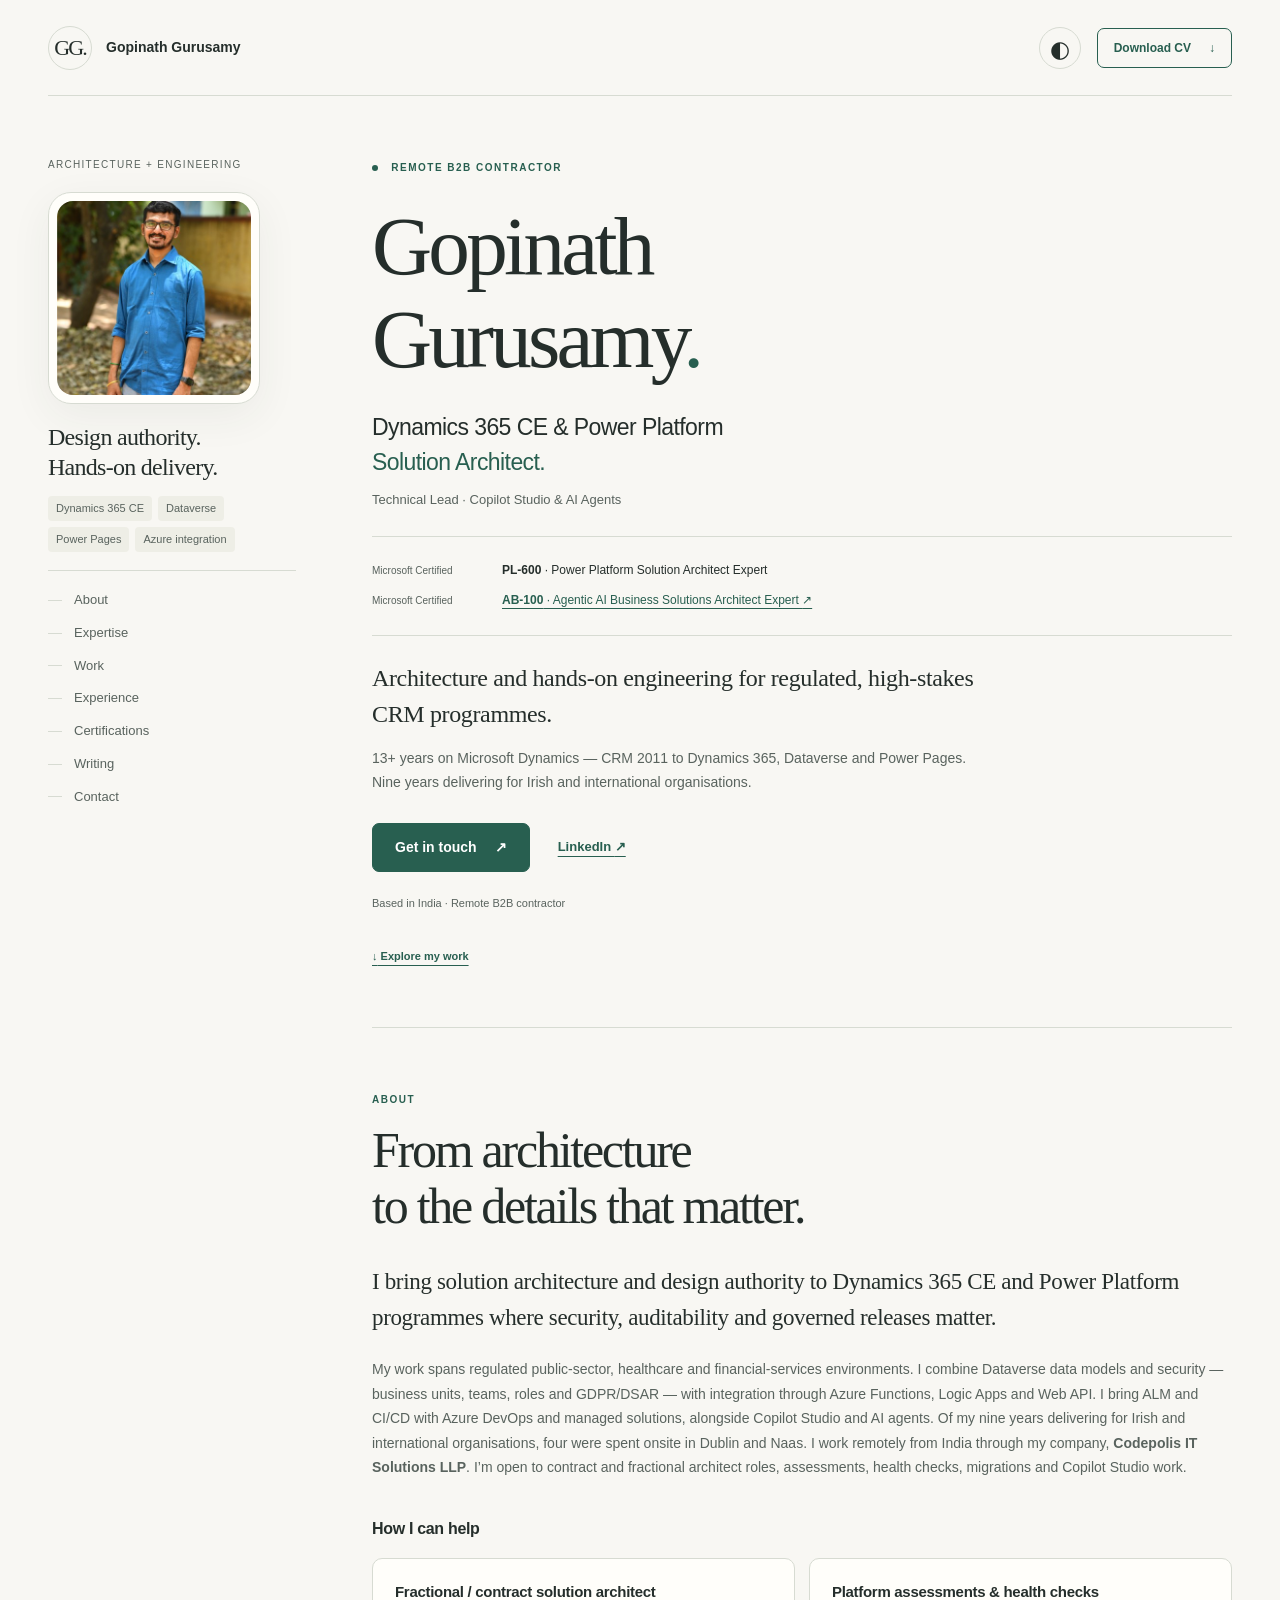
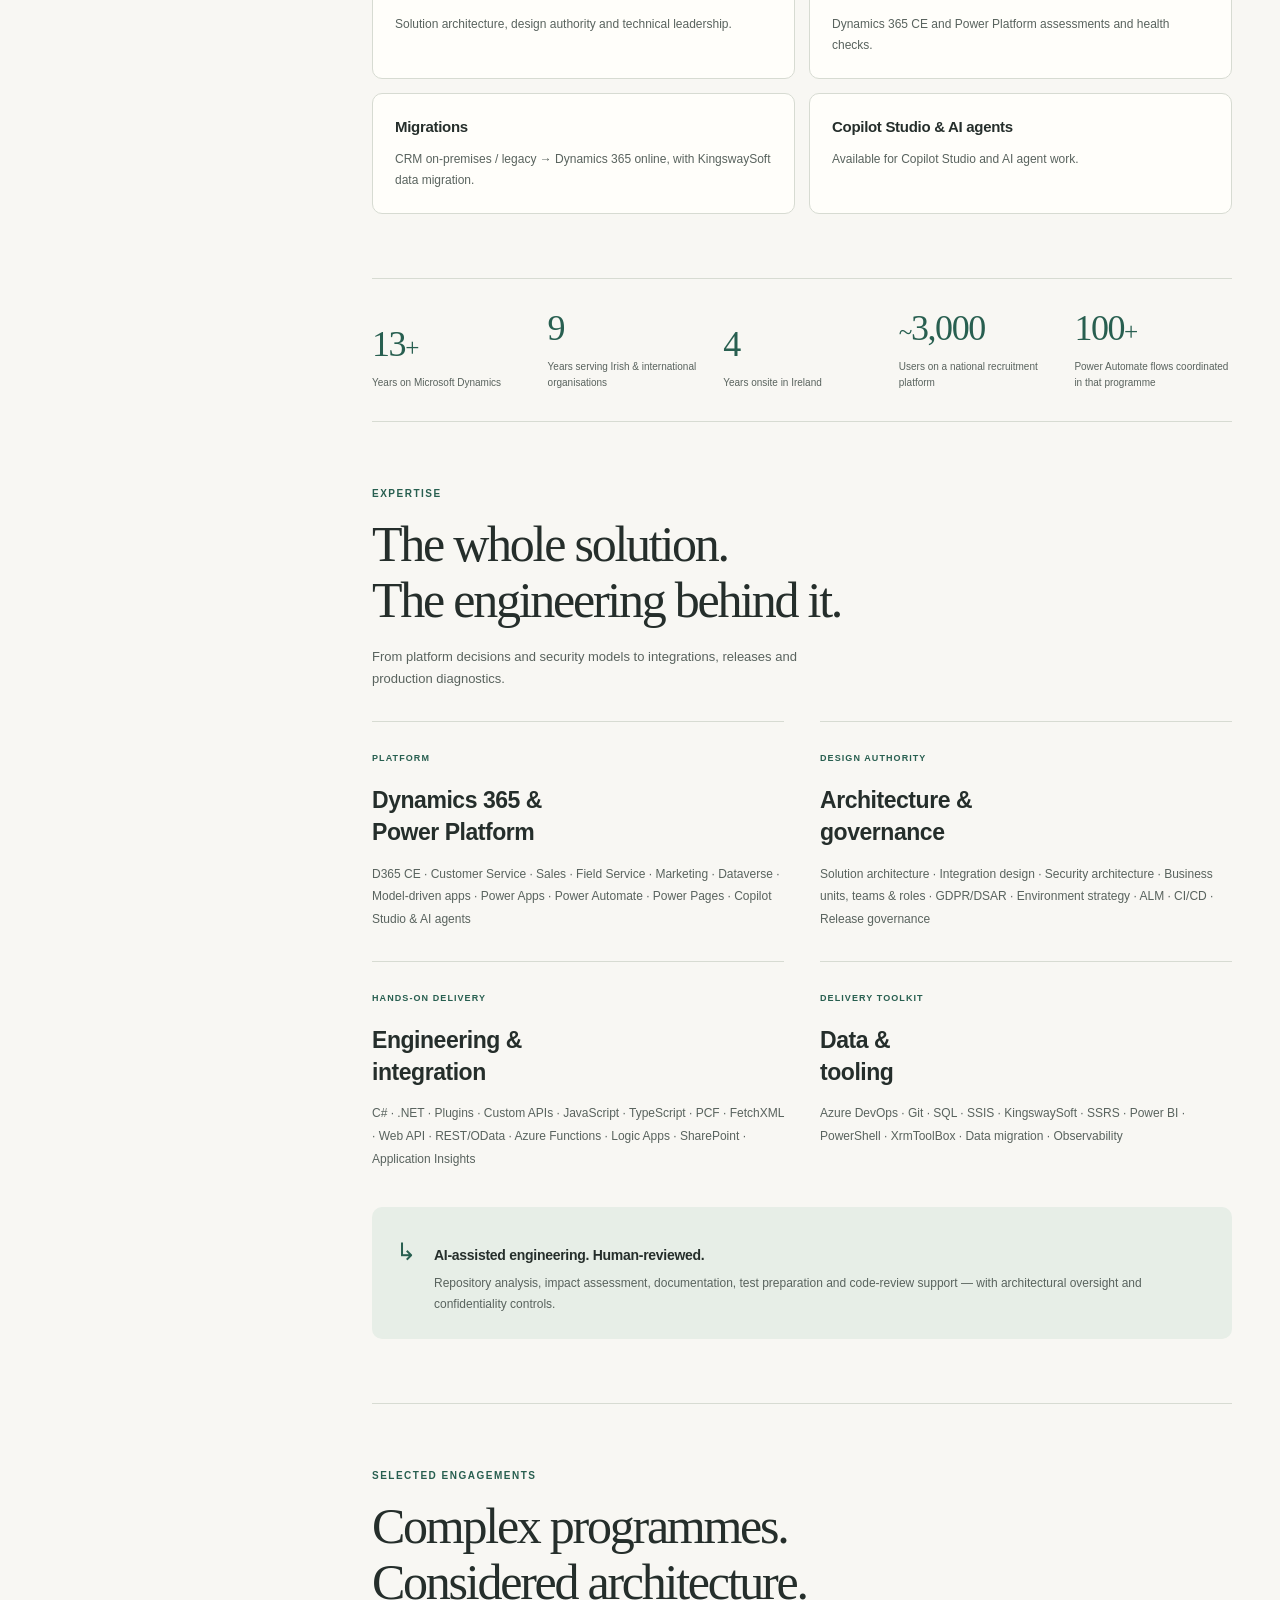
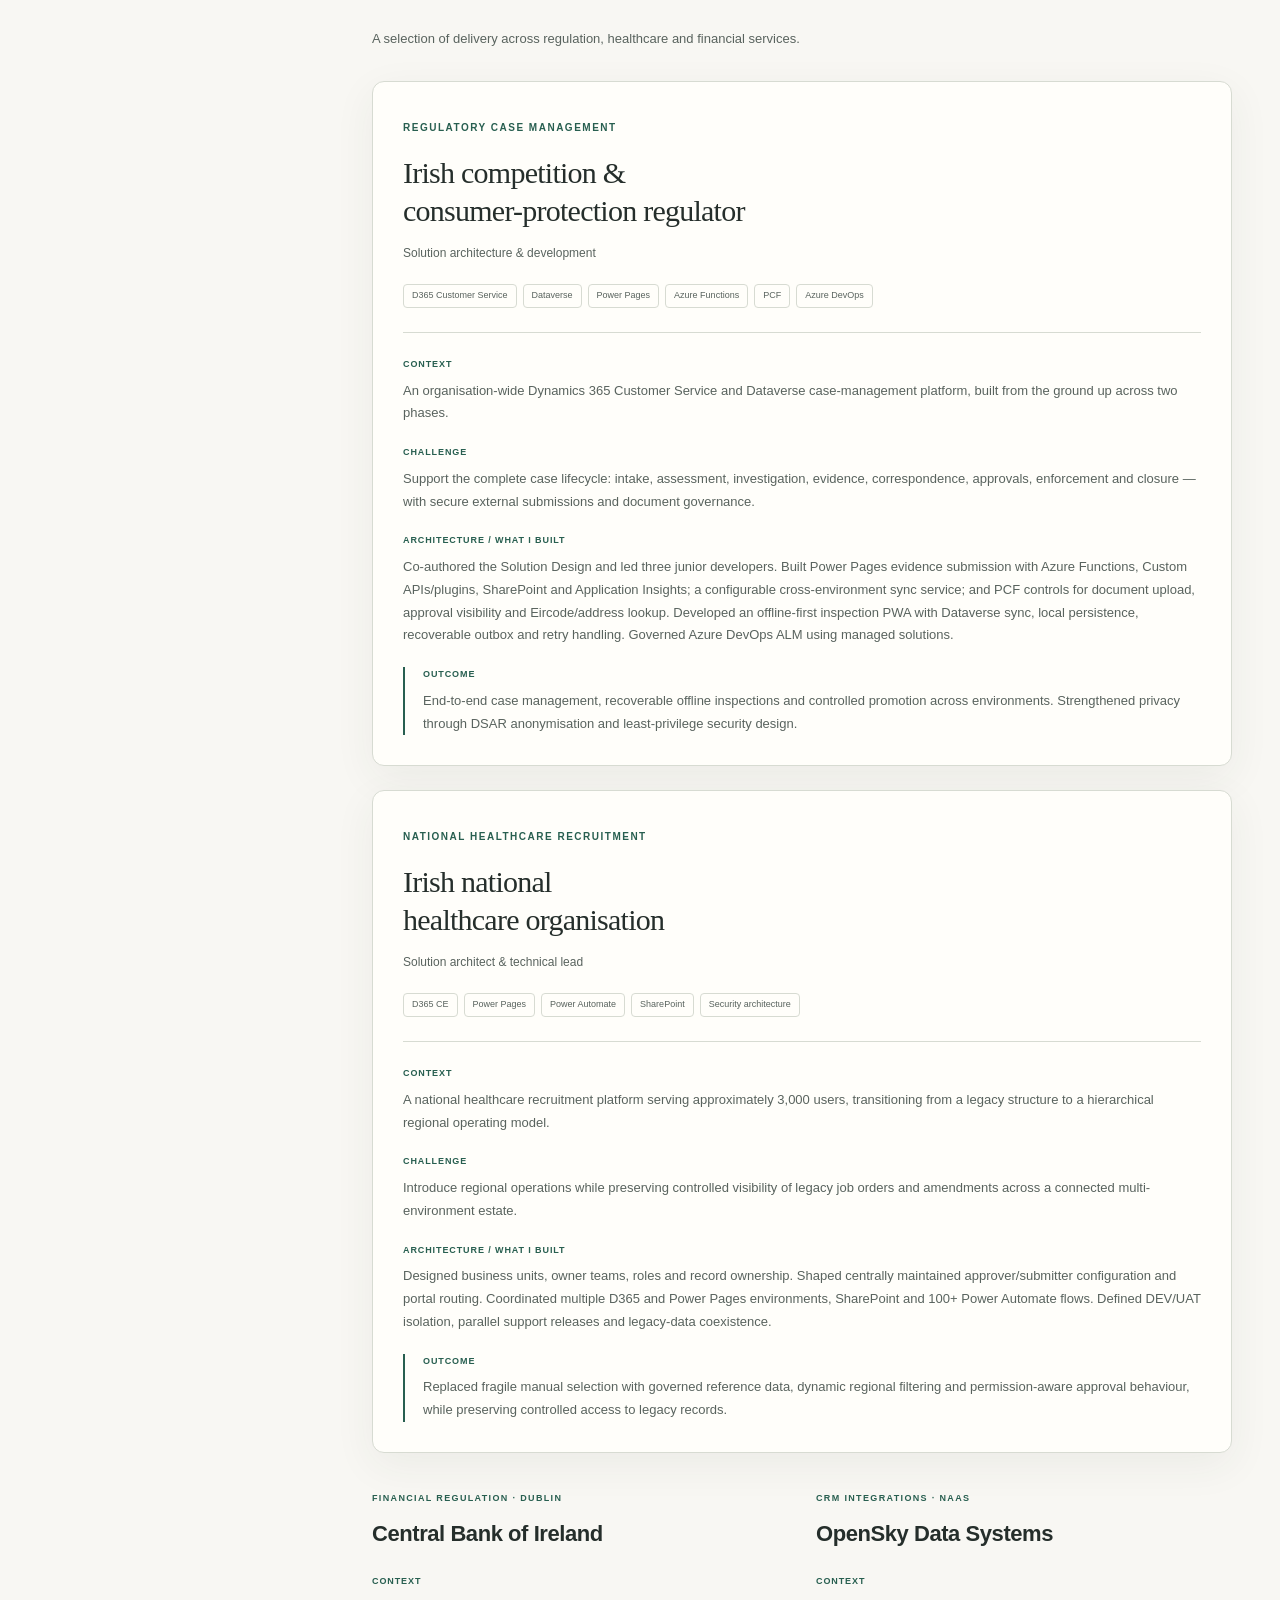
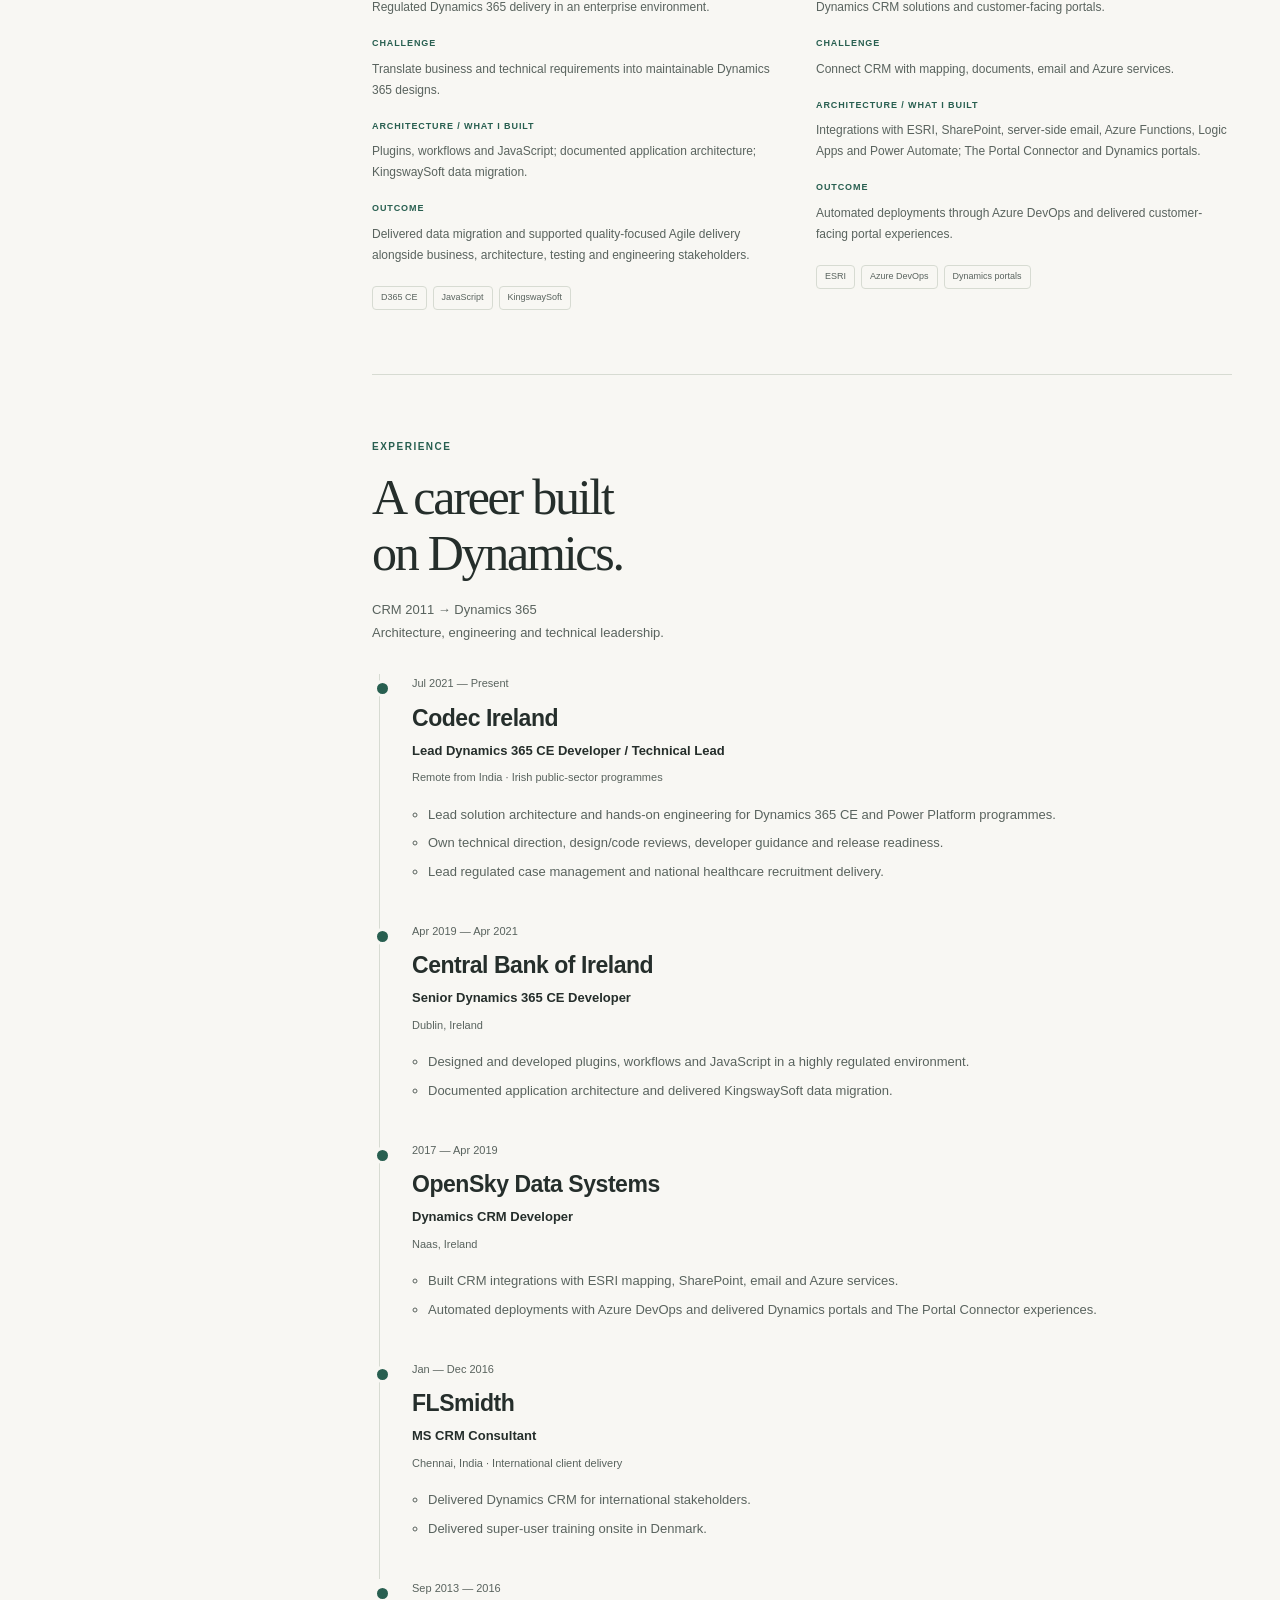
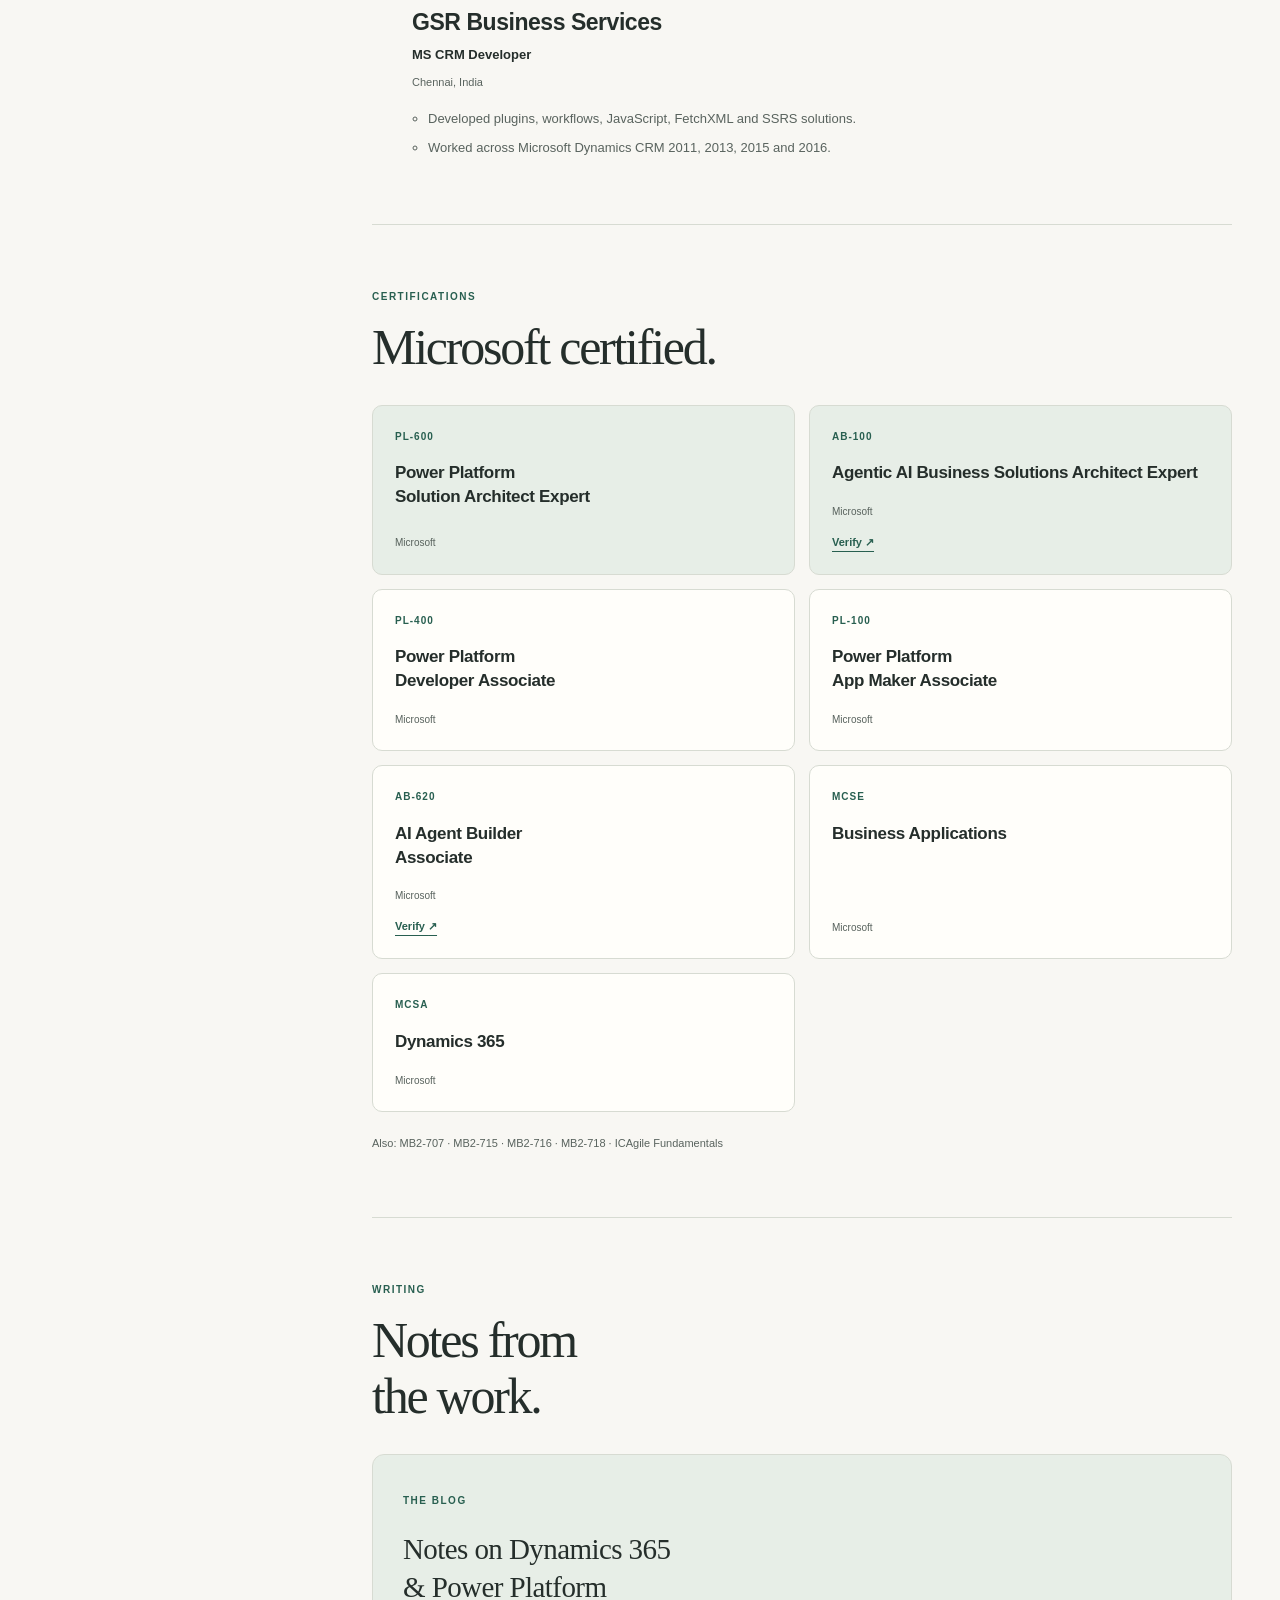
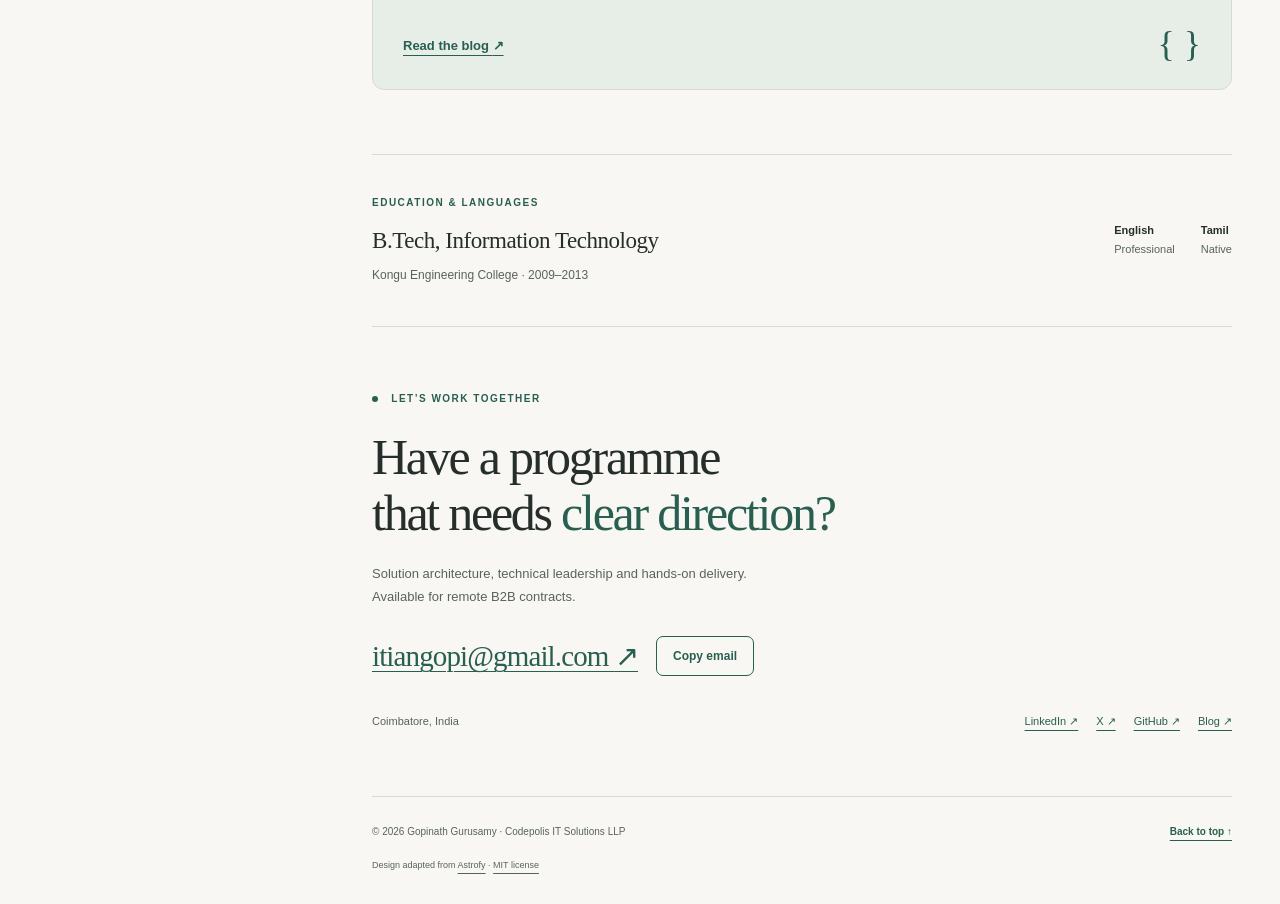
==== index.html @ 668198a8 "Premium resume redesign adapted from Astrofy (MIT); flows stat 100+; E2E report" ====
<!DOCTYPE html>
<html lang="en">
<head>
  <meta charset="utf-8">
  <meta name="viewport" content="width=device-width, initial-scale=1">
  <title>Gopinath—PL-600 &amp; AB-100 certified—Copilot Studio &amp; AI agents</title>
  <meta name="description" content="Gopinath Gurusamy — PL-600 &amp; AB-100 certified Dynamics 365 CE &amp; Power Platform Solution Architect and Technical Lead. Copilot Studio &amp; AI agents. Remote B2B contracts.">
  <link rel="canonical" href="https://gopinath29.github.io/gopinath-portfolio/">
  <meta name="theme-color" content="#f8f7f3">
  <meta property="og:type" content="website">
  <meta property="og:title" content="Gopinath Gurusamy — PL-600 &amp; AB-100 certified Architect | Copilot Studio &amp; AI agents">
  <meta property="og:description" content="PL-600 &amp; AB-100 certified. Dynamics 365 CE &amp; Power Platform solution architecture, technical leadership, Copilot Studio &amp; AI agents. Remote B2B contracts.">
  <meta property="og:url" content="https://gopinath29.github.io/gopinath-portfolio/">
  <meta property="og:image" content="https://gopinath29.github.io/gopinath-portfolio/assets/img/og-image.png">
  <meta property="og:image:width" content="1200">
  <meta property="og:image:height" content="630">
  <meta property="og:image:alt" content="Gopinath Gurusamy, PL-600 &amp; AB-100 certified Solution Architect, Copilot Studio &amp; AI agents">
  <meta name="twitter:card" content="summary_large_image">
  <meta name="twitter:creator" content="@GopinathGuru1">
  <meta name="twitter:title" content="Gopinath Gurusamy — PL-600 &amp; AB-100 certified Architect | Copilot Studio &amp; AI agents">
  <meta name="twitter:description" content="PL-600 &amp; AB-100 certified. Dynamics 365 CE &amp; Power Platform solution architecture, technical leadership, Copilot Studio &amp; AI agents. Remote B2B contracts.">
  <meta name="twitter:image" content="https://gopinath29.github.io/gopinath-portfolio/assets/img/og-image.png">
  <link rel="icon" href="favicon.svg" type="image/svg+xml">
  <!-- Keep the intrinsic portrait inside its container if the stylesheet fails. -->
  <style>.headshot{max-width:100%;height:auto;border-radius:18px}</style>
  <link rel="stylesheet" href="assets/css/styles.css?v=8">
  <script src="assets/js/main.js?v=8" defer></script>
  <script type="application/ld+json">
  {
    "@context": "https://schema.org",
    "@type": "Person",
    "name": "Gopinath Gurusamy",
    "jobTitle": "Dynamics 365 CE & Power Platform Solution Architect / Technical Lead — PL-600 & AB-100 certified — Copilot Studio & AI agents",
    "url": "https://gopinath29.github.io/gopinath-portfolio/",
    "email": "mailto:itiangopi@gmail.com",
    "address": {
      "@type": "PostalAddress",
      "addressLocality": "Coimbatore",
      "addressCountry": "IN"
    },
    "sameAs": [
      "https://www.linkedin.com/in/gopinath-gurusamy",
      "https://x.com/GopinathGuru1",
      "https://github.com/Gopinath29",
      "https://gopinathgurusamy.wordpress.com/"
    ],
    "knowsAbout": [
      "Dynamics 365 CE",
      "Power Platform",
      "Solution architecture",
      "Dataverse data models",
      "Power Automate",
      "Power Pages",
      "Copilot Studio & AI agents",
      "Azure Functions",
      "Logic Apps",
      "Web API",
      "Security architecture",
      "GDPR/DSAR",
      "ALM and CI/CD",
      "Azure DevOps",
      "Managed solutions",
      "PL-600 & AB-100 certified"
    ],
    "hasCredential": [
      {
        "@type": "EducationalOccupationalCredential",
        "name": "Microsoft Certified: Power Platform Solution Architect Expert",
        "identifier": "PL-600",
        "credentialCategory": "Certification",
        "recognizedBy": {
          "@type": "Organization",
          "name": "Microsoft"
        }
      },
      {
        "@type": "EducationalOccupationalCredential",
        "name": "Microsoft Certified: Agentic AI Business Solutions Architect Expert",
        "identifier": "AB-100",
        "credentialCategory": "Certification",
        "recognizedBy": {
          "@type": "Organization",
          "name": "Microsoft"
        },
        "url": "https://learn.microsoft.com/en-us/users/gopinathgurusamy-9343/credentials/71c8c88020980655"
      },
      {
        "@type": "EducationalOccupationalCredential",
        "name": "Microsoft Certified: AI Agent Builder Associate",
        "identifier": "AB-620",
        "credentialCategory": "Certification",
        "recognizedBy": {
          "@type": "Organization",
          "name": "Microsoft"
        },
        "url": "https://learn.microsoft.com/en-us/users/gopinathgurusamy-9343/credentials/33c24ca4ad0be38e"
      },
      {
        "@type": "EducationalOccupationalCredential",
        "name": "Microsoft Certified: Power Platform Developer Associate",
        "identifier": "PL-400",
        "credentialCategory": "Certification",
        "recognizedBy": {
          "@type": "Organization",
          "name": "Microsoft"
        }
      },
      {
        "@type": "EducationalOccupationalCredential",
        "name": "Microsoft Certified: Power Platform App Maker Associate",
        "identifier": "PL-100",
        "credentialCategory": "Certification",
        "recognizedBy": {
          "@type": "Organization",
          "name": "Microsoft"
        }
      }
    ]
  }
  </script>
</head>
<body>
  <a class="skip-link" href="#main">Skip to content</a>
  <header class="site-header">
    <div class="header-inner wrap">
      <a class="brand" href="#top" aria-label="Gopinath Gurusamy, back to top"><span class="brand-monogram" aria-hidden="true">GG.</span> <span class="brand-name">Gopinath Gurusamy</span></a>

      <div class="header-actions">
        <button class="theme-toggle" type="button" aria-label="Switch colour theme" aria-pressed="false" hidden><span class="theme-icon" aria-hidden="true">◐</span></button>
        <a class="button button-small button-outline" href="assets/resume/Gopinath_Gurusamy_Resume.pdf" download>Download CV <span aria-hidden="true">↓</span></a>
      </div>
    </div>
  </header>
  <div class="resume-shell wrap">
      <aside class="architect-panel" aria-label="Profile and navigation">
        <div class="panel-heading">Architecture + engineering</div>
        <div class="portrait-card">
          <picture>
            <img class="headshot" src="assets/img/headshot.jpg" alt="Gopinath Gurusamy" width="400" height="400" loading="eager" fetchpriority="high" decoding="async">
          </picture>
        </div>
        <div class="panel-name">Design authority.<br> Hands-on delivery.</div>
        <div class="architecture-map">
          <span>Dynamics 365 CE</span> <span>Dataverse</span> <span>Power Pages</span> <span>Azure integration</span>
        </div>
      <nav aria-label="Main navigation">
        <a href="#about">About</a> <a href="#expertise">Expertise</a> <a href="#work">Work</a> <a href="#experience">Experience</a> <a href="#certifications">Certifications</a> <a href="#writing">Writing</a> <a href="#contact">Contact</a>
      </nav>
      </aside>

  <div class="resume-content">
  <main id="main" tabindex="-1">
    <section class="hero" id="top" aria-labelledby="hero-title">
      <div class="hero-copy">
        <p class="eyebrow"><span class="status-dot" aria-hidden="true"></span> Remote B2B contractor</p>
        <h1 id="hero-title">Gopinath<br> Gurusamy<span class="accent">.</span></h1>
        <p class="hero-position">Dynamics 365 CE &amp; Power Platform<br> <span class="accent">Solution Architect.</span></p>
        <p class="hero-specialism">Technical Lead · Copilot Studio &amp; AI Agents</p>
        <ul class="hero-credentials">
          <li><div class="hero-credential"><span class="credential-issuer">Microsoft Certified<span class="sr-only"> ·</span></span> <span class="credential-title"><strong>PL-600</strong> · Power Platform Solution Architect Expert</span></div></li>
          <li><a class="hero-credential" href="https://learn.microsoft.com/en-us/users/gopinathgurusamy-9343/credentials/71c8c88020980655" target="_blank" rel="noopener" aria-label="Microsoft Certified · AB-100 · Agentic AI Business Solutions Architect Expert — verify (opens in a new tab)"><span class="credential-issuer">Microsoft Certified<span class="sr-only"> ·</span></span> <span class="credential-title"><strong>AB-100</strong> · Agentic AI Business Solutions Architect Expert&nbsp;<span class="credential-arrow" aria-hidden="true">↗</span></span></a></li>
        </ul>
        <p class="hero-description">Architecture and hands-on engineering for regulated, high-stakes CRM programmes.</p>
        <p class="hero-detail">13+ years on Microsoft Dynamics — CRM 2011 to Dynamics 365, Dataverse and Power Pages. Nine years delivering for Irish and international organisations.</p>
        <div class="hero-actions">
          <a class="button button-primary" href="mailto:itiangopi@gmail.com">Get in touch <span aria-hidden="true">↗</span></a>
          <a class="text-link" href="https://www.linkedin.com/in/gopinath-gurusamy">LinkedIn <span aria-hidden="true">↗</span></a>
        </div>
        <p class="location">Based in India <span aria-hidden="true">·</span> Remote B2B contractor</p>
      </div>
      <a class="hero-scroll text-link" href="#about"><span aria-hidden="true">↓</span> Explore my work</a>
    </section>

    <section class="section wrap about-section" id="about" aria-labelledby="about-title">
      <div class="section-heading"><p class="eyebrow">About</p> <h2 id="about-title">From architecture<br> to the details that matter.</h2></div>
      <div class="about-copy reveal">
        <p class="lead">I bring solution architecture and design authority to Dynamics 365 CE and Power Platform programmes where security, auditability and governed releases matter.</p>
        <p>My work spans regulated public-sector, healthcare and financial-services environments. I combine Dataverse data models and security — business units, teams, roles and GDPR/DSAR — with integration through Azure Functions, Logic Apps and Web API. I bring ALM and CI/CD with Azure DevOps and managed solutions, alongside Copilot Studio and AI agents. Of my nine years delivering for Irish and international organisations, four were spent onsite in Dublin and Naas. I work remotely from India through my company, <strong>Codepolis IT Solutions LLP</strong>. I’m open to contract and fractional architect roles, assessments, health checks, migrations and Copilot Studio work.</p>
      </div>
      <section class="services" aria-labelledby="services-title">
        <h3 id="services-title">How I can help</h3>
        <div class="services-grid">
          <article class="service-card"><h4>Fractional / contract solution architect</h4> <p>Solution architecture, design authority and technical leadership.</p></article>
          <article class="service-card"><h4>Platform assessments &amp; health checks</h4> <p>Dynamics 365 CE and Power Platform assessments and health checks.</p></article>
          <article class="service-card"><h4>Migrations</h4> <p>CRM on-premises / legacy → Dynamics 365 online, with KingswaySoft data migration.</p></article>
          <article class="service-card"><h4>Copilot Studio &amp; AI agents</h4> <p>Available for Copilot Studio and AI agent work.</p></article>
        </div>
      </section>
    </section>

    <section class="stats-section" aria-labelledby="stats-title">
      <div class="wrap"><h2 class="sr-only" id="stats-title">Experience and delivery at a glance</h2>
        <dl class="stats-grid">
          <div><dt>Years on Microsoft Dynamics</dt> <dd><span data-count="13">13</span><span class="stat-suffix">+</span></dd></div>
          <div><dt>Years serving Irish &amp; international organisations</dt> <dd><span data-count="9">9</span></dd></div>
          <div><dt>Years onsite in Ireland</dt> <dd><span data-count="4">4</span></dd></div>
          <div><dt>Users on a national recruitment platform</dt> <dd><span class="stat-suffix">~</span><span data-count="3000">3,000</span></dd></div>
          <div><dt>Power Automate flows coordinated in that programme</dt> <dd><span role="img" aria-label="100+ Power Automate flows"><span data-count="100" data-target="100" aria-hidden="true">100</span><span class="stat-suffix" aria-hidden="true">+</span></span></dd></div>
        </dl>
      </div>
    </section>

    <section class="section wrap" id="expertise" aria-labelledby="expertise-title">
      <div class="section-heading horizontal"><div><p class="eyebrow">Expertise</p> <h2 id="expertise-title">The whole solution.<br> The engineering behind it.</h2></div> <p class="section-intro">From platform decisions and security models to integrations, releases and production diagnostics.</p></div>
      <div class="expertise-grid">
        <article class="expertise-card reveal"><span class="card-index" aria-hidden="true">PLATFORM</span> <h3>Dynamics 365 &amp;<br> Power Platform</h3> <p>D365 CE · Customer Service · Sales · Field Service · Marketing · Dataverse · Model-driven apps · Power Apps · Power Automate · Power Pages · Copilot Studio &amp; AI agents</p></article>
        <article class="expertise-card reveal"><span class="card-index" aria-hidden="true">DESIGN AUTHORITY</span> <h3>Architecture &amp;<br> governance</h3> <p>Solution architecture · Integration design · Security architecture · Business units, teams &amp; roles · GDPR/DSAR · Environment strategy · ALM · CI/CD · Release governance</p></article>
        <article class="expertise-card reveal"><span class="card-index" aria-hidden="true">HANDS-ON DELIVERY</span> <h3>Engineering &amp;<br> integration</h3> <p>C# · .NET · Plugins · Custom APIs · JavaScript · TypeScript · PCF · FetchXML · Web API · REST/OData · Azure Functions · Logic Apps · SharePoint · Application Insights</p></article>
        <article class="expertise-card reveal"><span class="card-index" aria-hidden="true">DELIVERY TOOLKIT</span> <h3>Data &amp;<br> tooling</h3> <p>Azure DevOps · Git · SQL · SSIS · KingswaySoft · SSRS · Power BI · PowerShell · XrmToolBox · Data migration · Observability</p></article>
      </div>
      <div class="engineering-note reveal"><span class="note-symbol" aria-hidden="true">↳</span><div><h3>AI-assisted engineering. Human-reviewed.</h3> <p>Repository analysis, impact assessment, documentation, test preparation and code-review support — with architectural oversight and confidentiality controls.</p></div></div>
    </section>

    <section class="section work-section" id="work" aria-labelledby="work-title">
      <div class="wrap">
        <div class="section-heading horizontal"><div><p class="eyebrow">Selected engagements</p> <h2 id="work-title">Complex programmes.<br> Considered architecture.</h2></div> <p class="section-intro">A selection of delivery across regulation, healthcare and financial services.</p></div>
        <article class="case-study reveal">
          <div class="case-heading"><span class="eyebrow">Regulatory case management</span> <h3>Irish competition &amp;<br> consumer-protection regulator</h3> <p>Solution architecture &amp; development</p> <ul class="chips"><li>D365 Customer Service</li> <li>Dataverse</li> <li>Power Pages</li> <li>Azure Functions</li> <li>PCF</li> <li>Azure DevOps</li></ul></div>
          <div class="case-content"><dl>
            <div><dt>Context</dt> <dd>An organisation-wide Dynamics 365 Customer Service and Dataverse case-management platform, built from the ground up across two phases.</dd></div>
            <div><dt>Challenge</dt> <dd>Support the complete case lifecycle: intake, assessment, investigation, evidence, correspondence, approvals, enforcement and closure — with secure external submissions and document governance.</dd></div>
            <div><dt>Architecture / what I built</dt> <dd>Co-authored the Solution Design and led three junior developers. Built Power Pages evidence submission with Azure Functions, Custom APIs/plugins, SharePoint and Application Insights; a configurable cross-environment sync service; and PCF controls for document upload, approval visibility and Eircode/address lookup. Developed an offline-first inspection PWA with Dataverse sync, local persistence, recoverable outbox and retry handling. Governed Azure DevOps ALM using managed solutions.</dd></div>
            <div class="case-outcome"><dt>Outcome</dt> <dd>End-to-end case management, recoverable offline inspections and controlled promotion across environments. Strengthened privacy through DSAR anonymisation and least-privilege security design.</dd></div>
          </dl></div>
        </article>
        <article class="case-study reveal">
          <div class="case-heading"><span class="eyebrow">National healthcare recruitment</span> <h3>Irish national<br> healthcare organisation</h3> <p>Solution architect &amp; technical lead</p> <ul class="chips"><li>D365 CE</li> <li>Power Pages</li> <li>Power Automate</li> <li>SharePoint</li> <li>Security architecture</li></ul></div>
          <div class="case-content"><dl>
            <div><dt>Context</dt> <dd>A national healthcare recruitment platform serving approximately 3,000 users, transitioning from a legacy structure to a hierarchical regional operating model.</dd></div>
            <div><dt>Challenge</dt> <dd>Introduce regional operations while preserving controlled visibility of legacy job orders and amendments across a connected multi-environment estate.</dd></div>
            <div><dt>Architecture / what I built</dt> <dd>Designed business units, owner teams, roles and record ownership. Shaped centrally maintained approver/submitter configuration and portal routing. Coordinated multiple D365 and Power Pages environments, SharePoint and 100+ Power Automate flows. Defined DEV/UAT isolation, parallel support releases and legacy-data coexistence.</dd></div>
            <div class="case-outcome"><dt>Outcome</dt> <dd>Replaced fragile manual selection with governed reference data, dynamic regional filtering and permission-aware approval behaviour, while preserving controlled access to legacy records.</dd></div>
          </dl></div>
        </article>
        <div class="compact-cases">
          <article class="compact-case reveal"><p class="eyebrow">Financial regulation · Dublin</p> <h3>Central Bank of Ireland</h3> <dl><div><dt>Context</dt> <dd>Regulated Dynamics 365 delivery in an enterprise environment.</dd></div> <div><dt>Challenge</dt> <dd>Translate business and technical requirements into maintainable Dynamics 365 designs.</dd></div> <div><dt>Architecture / what I built</dt> <dd>Plugins, workflows and JavaScript; documented application architecture; KingswaySoft data migration.</dd></div> <div><dt>Outcome</dt> <dd>Delivered data migration and supported quality-focused Agile delivery alongside business, architecture, testing and engineering stakeholders.</dd></div></dl><ul class="chips"><li>D365 CE</li> <li>JavaScript</li> <li>KingswaySoft</li></ul></article>
          <article class="compact-case reveal"><p class="eyebrow">CRM integrations · Naas</p> <h3>OpenSky Data Systems</h3> <dl><div><dt>Context</dt> <dd>Dynamics CRM solutions and customer-facing portals.</dd></div> <div><dt>Challenge</dt> <dd>Connect CRM with mapping, documents, email and Azure services.</dd></div> <div><dt>Architecture / what I built</dt> <dd>Integrations with ESRI, SharePoint, server-side email, Azure Functions, Logic Apps and Power Automate; The Portal Connector and Dynamics portals.</dd></div> <div><dt>Outcome</dt> <dd>Automated deployments through Azure DevOps and delivered customer-facing portal experiences.</dd></div></dl><ul class="chips"><li>ESRI</li> <li>Azure DevOps</li> <li>Dynamics portals</li></ul></article>
        </div>
      </div>
    </section>

    <section class="section wrap experience-section" id="experience" aria-labelledby="experience-title">
      <div class="section-heading"><p class="eyebrow">Experience</p> <h2 id="experience-title">A career built<br> on Dynamics.</h2> <p class="section-intro">CRM 2011 → Dynamics 365<br> Architecture, engineering and technical leadership.</p></div>
      <ol class="timeline">
        <li class="reveal"><p class="timeline-date">Jul 2021 — Present</p> <h3>Codec Ireland</h3> <p class="role">Lead Dynamics 365 CE Developer / Technical Lead</p> <p class="timeline-location">Remote from India · Irish public-sector programmes</p> <ul><li>Lead solution architecture and hands-on engineering for Dynamics 365 CE and Power Platform programmes.</li> <li>Own technical direction, design/code reviews, developer guidance and release readiness.</li> <li>Lead regulated case management and national healthcare recruitment delivery.</li></ul></li>
        <li class="reveal"><p class="timeline-date">Apr 2019 — Apr 2021</p> <h3>Central Bank of Ireland</h3> <p class="role">Senior Dynamics 365 CE Developer</p> <p class="timeline-location">Dublin, Ireland</p> <ul><li>Designed and developed plugins, workflows and JavaScript in a highly regulated environment.</li> <li>Documented application architecture and delivered KingswaySoft data migration.</li></ul></li>
        <li class="reveal"><p class="timeline-date">2017 — Apr 2019</p> <h3>OpenSky Data Systems</h3> <p class="role">Dynamics CRM Developer</p> <p class="timeline-location">Naas, Ireland</p> <ul><li>Built CRM integrations with ESRI mapping, SharePoint, email and Azure services.</li> <li>Automated deployments with Azure DevOps and delivered Dynamics portals and The Portal Connector experiences.</li></ul></li>
        <li class="reveal"><p class="timeline-date">Jan — Dec 2016</p> <h3>FLSmidth</h3> <p class="role">MS CRM Consultant</p> <p class="timeline-location">Chennai, India · International client delivery</p> <ul><li>Delivered Dynamics CRM for international stakeholders.</li> <li>Delivered super-user training onsite in Denmark.</li></ul></li>
        <li class="reveal"><p class="timeline-date">Sep 2013 — 2016</p> <h3>GSR Business Services</h3> <p class="role">MS CRM Developer</p> <p class="timeline-location">Chennai, India</p> <ul><li>Developed plugins, workflows, JavaScript, FetchXML and SSRS solutions.</li> <li>Worked across Microsoft Dynamics CRM 2011, 2013, 2015 and 2016.</li></ul></li>
      </ol>
    </section>

    <section class="section certification-section" id="certifications" aria-labelledby="certifications-title"><div class="wrap">
      <div class="section-heading"><p class="eyebrow">Certifications</p> <h2 id="certifications-title">Microsoft certified.</h2></div>
      <ul class="cert-grid">
        <li class="cert-card cert-featured reveal"><span class="cert-code">PL-600</span> <h3>Power Platform<br> Solution Architect Expert</h3> <span class="cert-issuer">Microsoft</span></li>
        <li class="cert-card cert-featured reveal"><span class="cert-code">AB-100</span> <h3>Agentic AI Business Solutions Architect Expert</h3> <span class="cert-issuer">Microsoft</span> <a class="text-link cert-verify" href="https://learn.microsoft.com/en-us/users/gopinathgurusamy-9343/credentials/71c8c88020980655" target="_blank" rel="noopener" aria-label="Verify AB-100 on Microsoft Learn (opens in a new tab)">Verify <span aria-hidden="true">↗</span></a></li>
        <li class="cert-card reveal"><span class="cert-code">PL-400</span> <h3>Power Platform<br> Developer Associate</h3> <span class="cert-issuer">Microsoft</span></li>
        <li class="cert-card reveal"><span class="cert-code">PL-100</span> <h3>Power Platform<br> App Maker Associate</h3> <span class="cert-issuer">Microsoft</span></li>
        <li class="cert-card reveal"><span class="cert-code">AB-620</span> <h3>AI Agent Builder<br> Associate</h3> <span class="cert-issuer">Microsoft</span> <a class="text-link cert-verify" href="https://learn.microsoft.com/en-us/users/gopinathgurusamy-9343/credentials/33c24ca4ad0be38e" target="_blank" rel="noopener" aria-label="Verify AB-620 on Microsoft Learn (opens in a new tab)">Verify <span aria-hidden="true">↗</span></a></li>
        <li class="cert-card reveal"><span class="cert-code">MCSE</span> <h3>Business Applications</h3> <span class="cert-issuer">Microsoft</span></li>
        <li class="cert-card reveal"><span class="cert-code">MCSA</span> <h3>Dynamics 365</h3> <span class="cert-issuer">Microsoft</span></li>
      </ul>
      <p class="additional-certs">Also: MB2-707 · MB2-715 · MB2-716 · MB2-718 · ICAgile Fundamentals</p>
    </div></section>

    <section class="section wrap writing-section" id="writing" aria-labelledby="writing-title">
      <div class="section-heading"><p class="eyebrow">Writing</p> <h2 id="writing-title">Notes from<br> the work.</h2></div>
      <a class="writing-card reveal" href="https://gopinathgurusamy.wordpress.com/"><span class="eyebrow">The blog</span> <h3>Notes on Dynamics 365<br> &amp; Power Platform</h3> <span class="text-link">Read the blog <span aria-hidden="true">↗</span></span> <span class="writing-mark" aria-hidden="true">{ }</span></a>
    </section>

    <section class="education-section wrap" aria-labelledby="education-title"><div><p class="eyebrow">Education &amp; languages</p> <h2 id="education-title">B.Tech, Information Technology</h2> <p>Kongu Engineering College · 2009–2013</p></div> <dl class="languages"><div><dt>English</dt> <dd>Professional</dd></div> <div><dt>Tamil</dt> <dd>Native</dd></div></dl></section>

    <section class="section contact-section" id="contact" aria-labelledby="contact-title"><div class="wrap">
      <p class="eyebrow"><span class="status-dot" aria-hidden="true"></span> Let’s work together</p>
      <h2 id="contact-title">Have a programme<br> that needs <span class="accent">clear direction?</span></h2>
      <p class="contact-description">Solution architecture, technical leadership and hands-on delivery.<br> Available for remote B2B contracts.</p>
      <div class="email-row"><a class="email-link" href="mailto:itiangopi@gmail.com">itiangopi@gmail.com <span aria-hidden="true">↗</span></a> <button class="copy-email button button-outline button-small" type="button" hidden>Copy email</button> <span class="copy-status sr-only" role="status" aria-live="polite"></span></div>
      <div class="contact-bottom"><p>Coimbatore, India</p> <ul class="social-links"><li><a href="https://www.linkedin.com/in/gopinath-gurusamy">LinkedIn ↗</a></li> <li><a href="https://x.com/GopinathGuru1">X ↗</a></li> <li><a href="https://github.com/Gopinath29">GitHub ↗</a></li> <li><a href="https://gopinathgurusamy.wordpress.com/">Blog ↗</a></li></ul></div>
    </div></section>
  </main>
  <footer class="site-footer"><p>© 2026 Gopinath Gurusamy <span aria-hidden="true">·</span> Codepolis IT Solutions LLP</p> <a class="text-link" href="#top">Back to top <span aria-hidden="true">↑</span></a></footer>
  <p class="template-credit">Design adapted from <a href="https://github.com/manuelernestog/astrofy">Astrofy</a> · <a href="LICENSE-TEMPLATE.md">MIT license</a></p>
  </div>
  </div>
</body>
</html>
---- assets/css/styles.css ----
/* Static adaptation of Astrofy's portrait rail, resume timeline and card system.
   Original template © 2022 Manuel Ernesto Garcia, MIT; see LICENSE-TEMPLATE.md. */
.stats-grid [data-target]{--flow-counter-motion:enabled}
:root{color-scheme:light;--bg:#f8f7f3;--surface:#fffefa;--soft:#eeeee6;--ink:#252e2b;--muted:#59635e;--line:#d7dbd2;--accent:#285f50;--accent-soft:#e7eee7;--on-accent:#fff;--shadow:0 12px 42px #283d3010}
@media(prefers-color-scheme:dark){:root:not([data-theme=light]){color-scheme:dark;--bg:#17201d;--surface:#1d2823;--soft:#26332c;--ink:#f1f0e8;--muted:#bdc8bf;--line:#3d4e43;--accent:#b0d5b7;--accent-soft:#2b4033;--on-accent:#17251c;--shadow:0 12px 42px #0002}}
:root[data-theme=dark]{color-scheme:dark;--bg:#17201d;--surface:#1d2823;--soft:#26332c;--ink:#f1f0e8;--muted:#bdc8bf;--line:#3d4e43;--accent:#b0d5b7;--accent-soft:#2b4033;--on-accent:#17251c;--shadow:0 12px 42px #0002}
*{box-sizing:border-box}html{scroll-behavior:smooth;scroll-padding-top:115px}body{margin:0;background:var(--bg);color:var(--ink);font:16px/1.75 -apple-system,BlinkMacSystemFont,"Segoe UI",sans-serif;-webkit-font-smoothing:antialiased}h1,h2,h3,h4,p,ul,ol,dl,dd{margin:0}h1,h2{font-family:Georgia,"Times New Roman",serif;font-weight:400;letter-spacing:-.045em;line-height:1.12}h3,h4{line-height:1.4;font-weight:600;letter-spacing:-.02em}h1{font-size:clamp(56px,6.5vw,88px)}h2{font-size:clamp(36px,4vw,50px)}h3{font-size:23px}h4{font-size:18px}p+ p{margin-top:20px}a{color:var(--accent);text-underline-offset:5px;text-decoration-thickness:1px}a:hover{text-decoration-thickness:2px}button,a{-webkit-tap-highlight-color:transparent}button{font:inherit;cursor:pointer}button:disabled{cursor:default}button[hidden]{display:none}a:focus-visible,button:focus-visible,[tabindex]:focus-visible{outline:3px solid var(--accent);outline-offset:5px;border-radius:3px}::selection{background:var(--accent);color:var(--on-accent)}img{display:block;max-width:100%;height:auto}.wrap{width:min(1248px,calc(100% - 96px));margin-inline:auto}.sr-only{position:absolute!important;width:1px;height:1px;padding:0;margin:-1px;overflow:hidden;clip-path:inset(50%);white-space:nowrap;border:0}.skip-link{position:fixed;top:12px;left:12px;transform:translateY(-180%);z-index:99;background:var(--surface);padding:10px 18px}.skip-link:focus{transform:translateY(0)}
.site-header{position:sticky;top:0;background:var(--bg);z-index:20}.header-inner{display:flex;align-items:center;justify-content:space-between;gap:24px;min-height:96px;border-bottom:1px solid var(--line)}.brand{display:flex;align-items:center;gap:14px;text-decoration:none;color:var(--ink);font-weight:600;font-size:14px}.brand-monogram{display:grid;place-items:center;width:44px;height:44px;border:1px solid var(--line);border-radius:50%;font:22px Georgia,serif;letter-spacing:-2px}.header-actions{display:flex;align-items:center;gap:16px}.theme-toggle{width:42px;height:42px;border:1px solid var(--line);border-radius:50%;background:transparent;color:var(--ink);display:grid;place-items:center;font-size:23px}.theme-toggle:hover{background:var(--soft)}.button{display:inline-flex;align-items:center;justify-content:center;gap:18px;padding:13px 22px;border:1px solid var(--accent);border-radius:7px;font-size:14px;font-weight:600;line-height:1.5;text-decoration:none;transition:background .2s,transform .2s}.button:hover{text-decoration:none;transform:translateY(-2px)}.button-primary{background:var(--accent);color:var(--on-accent)}.button-outline{background:transparent;color:var(--accent)}.button-outline:hover{background:var(--accent-soft)}.button-small{padding:10px 16px;font-size:12px}.resume-shell{display:grid;grid-template-columns:248px minmax(0,1fr);gap:76px;padding-top:60px}.resume-content{min-width:0}.architect-panel{position:sticky;top:134px;align-self:start;min-width:0}.panel-heading{font-size:10px;text-transform:uppercase;letter-spacing:.13em;color:var(--muted);margin-bottom:18px}.portrait-card{padding:8px;border:1px solid var(--line);border-radius:23px;background:var(--surface);box-shadow:var(--shadow)}.portrait-card picture{display:block}.headshot{width:100%;aspect-ratio:1;object-fit:cover;object-position:center;border-radius:16px}.panel-name{font:27px/1.25 Georgia,serif;letter-spacing:-.03em;margin:24px 0 18px}.architecture-map{display:flex;flex-wrap:wrap;gap:6px;color:var(--muted);font-size:11px}.architecture-map span{padding:3px 8px;background:var(--soft);border-radius:4px}.architect-panel nav{display:grid;gap:2px;margin-top:28px;padding-top:20px;border-top:1px solid var(--line)}.architect-panel nav a{padding:6px 0;color:var(--muted);font-size:13px;text-decoration:none;display:flex;align-items:center;gap:12px}.architect-panel nav a:before{content:"";height:1px;width:14px;background:var(--line);transition:width .2s}.architect-panel nav a:hover,.architect-panel nav a[aria-current]{color:var(--accent)}.architect-panel nav a[aria-current]:before{background:var(--accent);width:28px}
.hero{padding:4px 0 58px;position:relative}.eyebrow{font-size:10px;line-height:1.6;letter-spacing:.15em;text-transform:uppercase;color:var(--accent);font-weight:650}.hero .eyebrow{margin-bottom:24px}.status-dot{width:6px;height:6px;background:var(--accent);display:inline-block;border-radius:50%;vertical-align:middle;margin-right:9px}.hero h1{margin-bottom:24px}.accent{color:var(--accent)}.hero-position{font-size:23px;line-height:1.5;font-weight:450;letter-spacing:-.025em}.hero-specialism{font-size:13px;color:var(--muted);margin-top:10px}.hero-credentials{list-style:none;display:grid;gap:10px;padding:24px 0;margin:24px 0;border-block:1px solid var(--line)}.hero-credential{display:flex;gap:18px;align-items:baseline;font-size:12px;line-height:1.65}.credential-issuer{flex:0 0 112px;color:var(--muted);font-size:10px}.hero-credential strong{font-weight:650}.hero-credential:not(a){color:var(--ink)}a.hero-credential{text-decoration:none}a.hero-credential .credential-title{text-decoration:underline;text-underline-offset:4px}.hero-description{font:24px/1.5 Georgia,serif;letter-spacing:-.015em;max-width:610px}.hero-detail{font-size:14px;color:var(--muted);max-width:610px;margin-top:14px}.hero-actions{display:flex;gap:28px;align-items:center;margin-top:28px}.text-link{font-size:13px;font-weight:600}.location{font-size:11px;color:var(--muted);margin-top:22px}.hero-scroll{display:inline-block;margin-top:34px;font-size:11px}
/* The content column is already bounded by the template's resume shell. */
.resume-content .wrap{width:100%;margin:0}.section{padding:64px 0;border-top:1px solid var(--line)}.section-heading{margin-bottom:30px}.section-heading .eyebrow{margin-bottom:14px}.section-intro{color:var(--muted);font-size:13px;margin-top:18px;max-width:450px}.lead{font:23px/1.55 Georgia,serif;letter-spacing:-.015em}.about-copy>p:not(.lead){font-size:14px;color:var(--muted);margin-top:22px}.services{margin-top:38px}.services>h3{font-size:16px;margin-bottom:18px}.services-grid{display:grid;grid-template-columns:repeat(2,minmax(0,1fr));gap:14px}.service-card{border:1px solid var(--line);background:var(--surface);border-radius:10px;padding:22px}.service-card h4{font-size:15px}.service-card p{color:var(--muted);font-size:12px;margin-top:12px}.stats-section{padding:30px 0;border-top:1px solid var(--line)}.stats-grid{display:grid;grid-template-columns:repeat(5,minmax(0,1fr));gap:18px}.stats-grid>div{display:flex;flex-direction:column-reverse;justify-content:end;gap:10px}.stats-grid dd{font:36px/1.1 Georgia,serif;color:var(--accent);letter-spacing:-.04em}.stats-grid dt{font-size:10px;color:var(--muted);line-height:1.6}.stat-suffix{font-size:.7em}.expertise-grid{display:grid;grid-template-columns:repeat(2,minmax(0,1fr));gap:30px 36px}.expertise-card{padding-top:20px;border-top:1px solid var(--line)}.card-index{font-size:9px;letter-spacing:.12em;font-weight:650;color:var(--accent)}.expertise-card h3{margin:14px 0;font-size:23px}.expertise-card p{font-size:12px;color:var(--muted);line-height:1.9}.engineering-note{display:flex;align-items:baseline;gap:18px;border-radius:10px;background:var(--accent-soft);padding:24px;margin-top:36px}.note-symbol{font-size:24px;color:var(--accent)}.engineering-note h3{font-size:14px}.engineering-note p{font-size:12px;color:var(--muted);margin-top:8px}.case-study{padding:30px;background:var(--surface);border:1px solid var(--line);border-radius:12px;margin-top:24px;box-shadow:var(--shadow)}.case-heading{padding-bottom:24px;border-bottom:1px solid var(--line);margin-bottom:24px}.case-heading h3{font:30px/1.25 Georgia,serif;letter-spacing:-.025em;margin:14px 0}.case-heading>p{font-size:12px;color:var(--muted)}.chips{list-style:none;display:flex;flex-wrap:wrap;gap:6px;padding:0;margin-top:20px}.chips li{font-size:9px;padding:3px 8px;border:1px solid var(--line);border-radius:4px;color:var(--muted)}.case-content dl{display:grid;gap:20px}.case-content dt,.compact-case dt{font-size:9px;letter-spacing:.1em;text-transform:uppercase;font-weight:650;color:var(--accent);margin-bottom:7px}.case-content dd{font-size:13px;color:var(--muted)}.case-outcome{border-left:2px solid var(--accent);padding-left:18px}.compact-cases{display:grid;grid-template-columns:repeat(2,minmax(0,1fr));gap:28px;margin-top:38px}.compact-case h3{margin:14px 0 24px;font-size:22px}.compact-case dl>div{margin-top:18px}.compact-case dd{font-size:12px;color:var(--muted)}.compact-case .eyebrow{font-size:9px}.timeline{list-style:none;padding:0;margin-left:7px}.timeline>li{position:relative;border-left:1px solid var(--line);padding:0 0 38px 32px}.timeline>li:before{content:"";position:absolute;top:6px;left:-6px;width:11px;height:11px;border-radius:50%;background:var(--accent);border:3px solid var(--bg)}.timeline>li:last-child{padding-bottom:0;border-left-color:transparent}.timeline-date{font-size:11px;color:var(--muted);margin-bottom:8px}.timeline h3{font-size:23px}.timeline .role{font-size:13px;font-weight:600;margin-top:6px}.timeline-location{font-size:11px;color:var(--muted);margin-top:6px}.timeline ul{padding-left:16px;font-size:13px;color:var(--muted);margin-top:16px}.timeline li li+li{margin-top:6px}.cert-grid{list-style:none;padding:0;display:grid;grid-template-columns:repeat(2,minmax(0,1fr));gap:14px}.cert-card{border:1px solid var(--line);border-radius:10px;padding:22px;background:var(--surface);display:flex;flex-direction:column;align-items:start}.cert-featured{background:var(--accent-soft)}.cert-code{font-size:10px;letter-spacing:.1em;font-weight:650;color:var(--accent);margin-bottom:16px}.cert-card h3{font-size:17px;margin-bottom:18px}.cert-issuer{font-size:10px;color:var(--muted);margin-top:auto}.cert-verify{margin-top:12px;font-size:11px}.additional-certs{font-size:11px;color:var(--muted);margin-top:22px}.writing-card{position:relative;display:block;border:1px solid var(--line);border-radius:12px;padding:30px;background:var(--accent-soft);color:var(--ink);text-decoration:none}.writing-card:hover{text-decoration:none;box-shadow:var(--shadow)}.writing-card h3{font:29px/1.3 Georgia,serif;margin:18px 0 24px}.writing-card .text-link{text-decoration:underline;color:var(--accent)}.writing-mark{position:absolute;right:30px;bottom:24px;font:36px Georgia,serif;color:var(--accent)}.education-section{border-top:1px solid var(--line);padding:40px 0;display:flex;gap:28px;justify-content:space-between}.education-section h2{font:23px/1.4 Georgia,serif;letter-spacing:-.02em;margin-top:14px}.education-section p:not(.eyebrow){font-size:12px;color:var(--muted);margin-top:8px}.languages{display:flex;gap:26px;align-items:center;font-size:11px}.languages dt{font-weight:600}.languages dd{color:var(--muted)}.contact-section h2{margin:22px 0}.contact-description{font-size:13px;color:var(--muted)}.email-row{display:flex;flex-wrap:wrap;align-items:center;gap:18px;margin-top:28px}.email-link{font:clamp(20px,2.4vw,29px) Georgia,serif;letter-spacing:-.03em}.contact-bottom{display:flex;justify-content:space-between;flex-wrap:wrap;gap:18px;margin-top:36px;font-size:11px;color:var(--muted)}.social-links{list-style:none;padding:0;display:flex;flex-wrap:wrap;gap:18px}.site-footer{border-top:1px solid var(--line);padding:26px 0 18px;display:flex;justify-content:space-between;gap:24px;color:var(--muted);font-size:10px}.site-footer .text-link{font-size:10px;white-space:nowrap}.template-credit{font-size:9px;color:var(--muted);padding-bottom:30px}.template-credit a{color:var(--muted)}.error-page{max-width:900px;padding-top:100px;padding-bottom:100px}.error-page h1{margin:24px 0}.error-page>p{max-width:550px;margin-bottom:30px;color:var(--muted)}
@media(min-width:1000px) and (max-height:950px){.architect-panel{top:115px}.portrait-card{max-width:212px}.panel-name{font-size:24px;margin:18px 0 14px}.architect-panel nav{margin-top:18px;padding-top:14px}.architect-panel nav a{padding:4px 0}}
@media(max-width:1279px){.wrap{width:calc(100% - 64px)}.resume-shell{grid-template-columns:216px minmax(0,1fr);gap:48px}.hero-credential{gap:12px}.credential-issuer{flex-basis:100px}.brand-name{font-size:13px}.stats-grid{gap:12px}.case-study{padding:26px}}
@media(max-width:999px){.wrap{width:calc(100% - 64px)}.resume-shell{display:block;padding-top:32px}.architect-panel{position:static;display:grid;grid-template-columns:148px minmax(0,1fr);column-gap:28px;align-items:start;padding-bottom:30px;border-bottom:1px solid var(--line);margin-bottom:38px}.portrait-card{grid-column:1;grid-row:1/4}.panel-heading{grid-column:2;grid-row:1;margin:4px 0 12px}.panel-name{grid-column:2;grid-row:2;margin:0 0 18px;font-size:26px}.architecture-map{grid-column:2;grid-row:3}.architect-panel nav{grid-column:1/-1;display:flex;flex-wrap:wrap;gap:8px 22px;border:0;margin-top:22px;padding:0}.architect-panel nav a{padding:4px 0;font-size:12px}.architect-panel nav a:before{display:none}.hero h1 br{display:none}.hero h1{font-size:clamp(52px,8vw,76px)}.hero{padding-top:0}.hero .eyebrow{margin-bottom:18px}.hero-credentials{max-width:660px}.stats-grid dd{font-size:34px}.header-inner{min-height:84px}.section{padding:50px 0}.hero-description{max-width:600px}.hero-detail{max-width:600px}}
@media(max-width:599px){html{scroll-padding-top:94px}.wrap{width:calc(100% - 40px)}body{font-size:15px}.header-inner{gap:10px;min-height:78px}.brand-name{display:none}.brand-monogram{width:36px;height:36px;font-size:20px}.header-actions{gap:10px}.theme-toggle{width:36px;height:36px;font-size:20px}.button-small{font-size:11px;padding:9px 12px}.resume-shell{padding-top:26px}.architect-panel{grid-template-columns:108px minmax(0,1fr);column-gap:20px;margin-bottom:32px;padding-bottom:24px}.portrait-card{padding:5px;border-radius:17px}.headshot{border-radius:12px}.panel-heading{font-size:8px;letter-spacing:.07em;margin:0 0 8px}.panel-name{font-size:22px;margin:0 0 12px}.architecture-map{font-size:9px;gap:4px}.architecture-map span{padding:2px 5px}.architect-panel nav{gap:5px 18px;margin-top:20px}.architect-panel nav a{font-size:11px}.hero h1{font-size:55px;line-height:1.03;margin-bottom:22px}.hero h1 br{display:block}.hero-position{font-size:21px}.hero-specialism{font-size:11px}.hero .eyebrow{font-size:9px}.hero-credential{display:block;font-size:11px}.credential-issuer{display:block;font-size:9px;margin-bottom:4px}.hero-credentials{padding:20px 0;gap:16px;margin:22px 0}.hero-description{font-size:22px}.hero-detail{font-size:12px}.hero-actions{gap:23px;margin-top:24px}.hero-actions .button{font-size:12px;padding:12px 18px}.hero-actions .text-link{font-size:12px}.location{font-size:10px}.hero-scroll{margin-top:26px}.hero{padding-bottom:40px}h2{font-size:36px}.section{padding:42px 0}.section-heading{margin-bottom:26px}.lead{font-size:21px}.about-copy>p:not(.lead){font-size:13px}.services-grid{grid-template-columns:1fr}.service-card{padding:22px}.stats-grid{grid-template-columns:repeat(2,minmax(0,1fr));gap:26px 20px}.stats-grid>div:last-child{grid-column:1/-1}.stats-grid dd{font-size:37px}.stats-grid dt{font-size:11px;max-width:170px}.expertise-grid{grid-template-columns:1fr;gap:24px}.expertise-card h3 br{display:none}.expertise-card h3{font-size:23px;margin:12px 0}.expertise-card p{font-size:13px}.engineering-note{padding:20px;gap:12px}.case-study{padding:22px;margin-top:20px}.case-heading h3{font-size:26px}.case-heading h3 br{display:none}.case-content dd{font-size:12px}.chips{gap:6px}.compact-cases{grid-template-columns:1fr;gap:32px}.compact-case{padding-top:26px;border-top:1px solid var(--line)}.timeline>li{padding-left:24px}.timeline .role{font-size:12px}.timeline ul{font-size:12px}.cert-grid{grid-template-columns:1fr}.cert-card{padding:22px}.cert-card h3{font-size:18px}.writing-card{padding:24px}.writing-card h3{font-size:26px}.writing-mark{right:24px;font-size:28px}.education-section{display:block;padding:32px 0}.education-section h2{font-size:22px}.languages{margin-top:24px}.contact-section h2{font-size:35px}.email-link{font-size:23px}.email-row{gap:16px}.contact-bottom{margin-top:30px}.site-footer{display:block;font-size:9px;padding-top:22px}.site-footer>a{display:inline-block;margin-top:14px}.template-credit{font-size:9px}.error-page{padding-top:60px}.error-page h1{font-size:50px}}
@media(prefers-reduced-motion:reduce){html{scroll-behavior:auto}*,*:before,*:after{animation:none!important;transition:none!important}}
@media print{.site-header,.architect-panel nav,.hero-actions,.hero-scroll,.copy-email,.template-credit{display:none!important}.resume-shell{display:block}.architect-panel{position:static;float:right;width:160px;margin:0 0 24px 30px}.architect-panel .architecture-map{display:none}.section{padding:24px 0}.wrap{width:100%}body{background:white;color:black;font-size:11px}.hero h1{font-size:48px}.case-study,.cert-card{break-inside:avoid;box-shadow:none}}
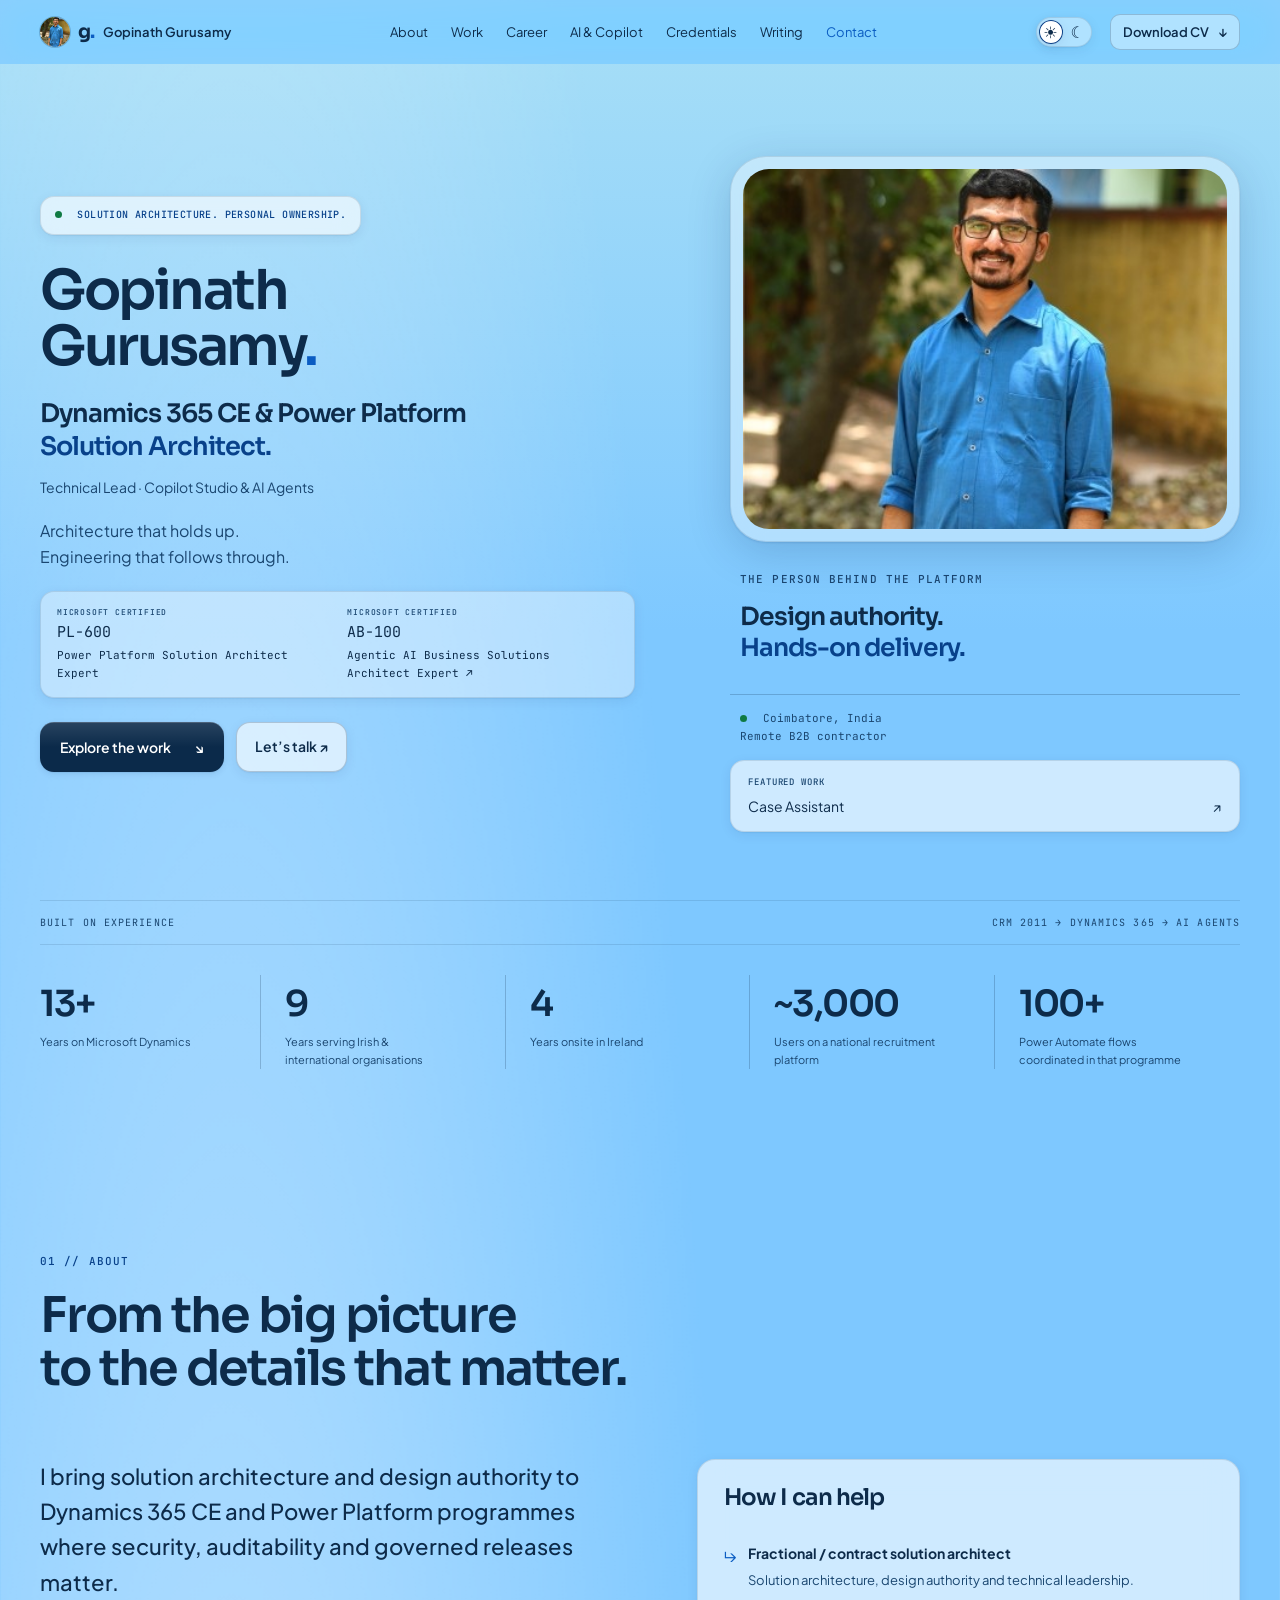
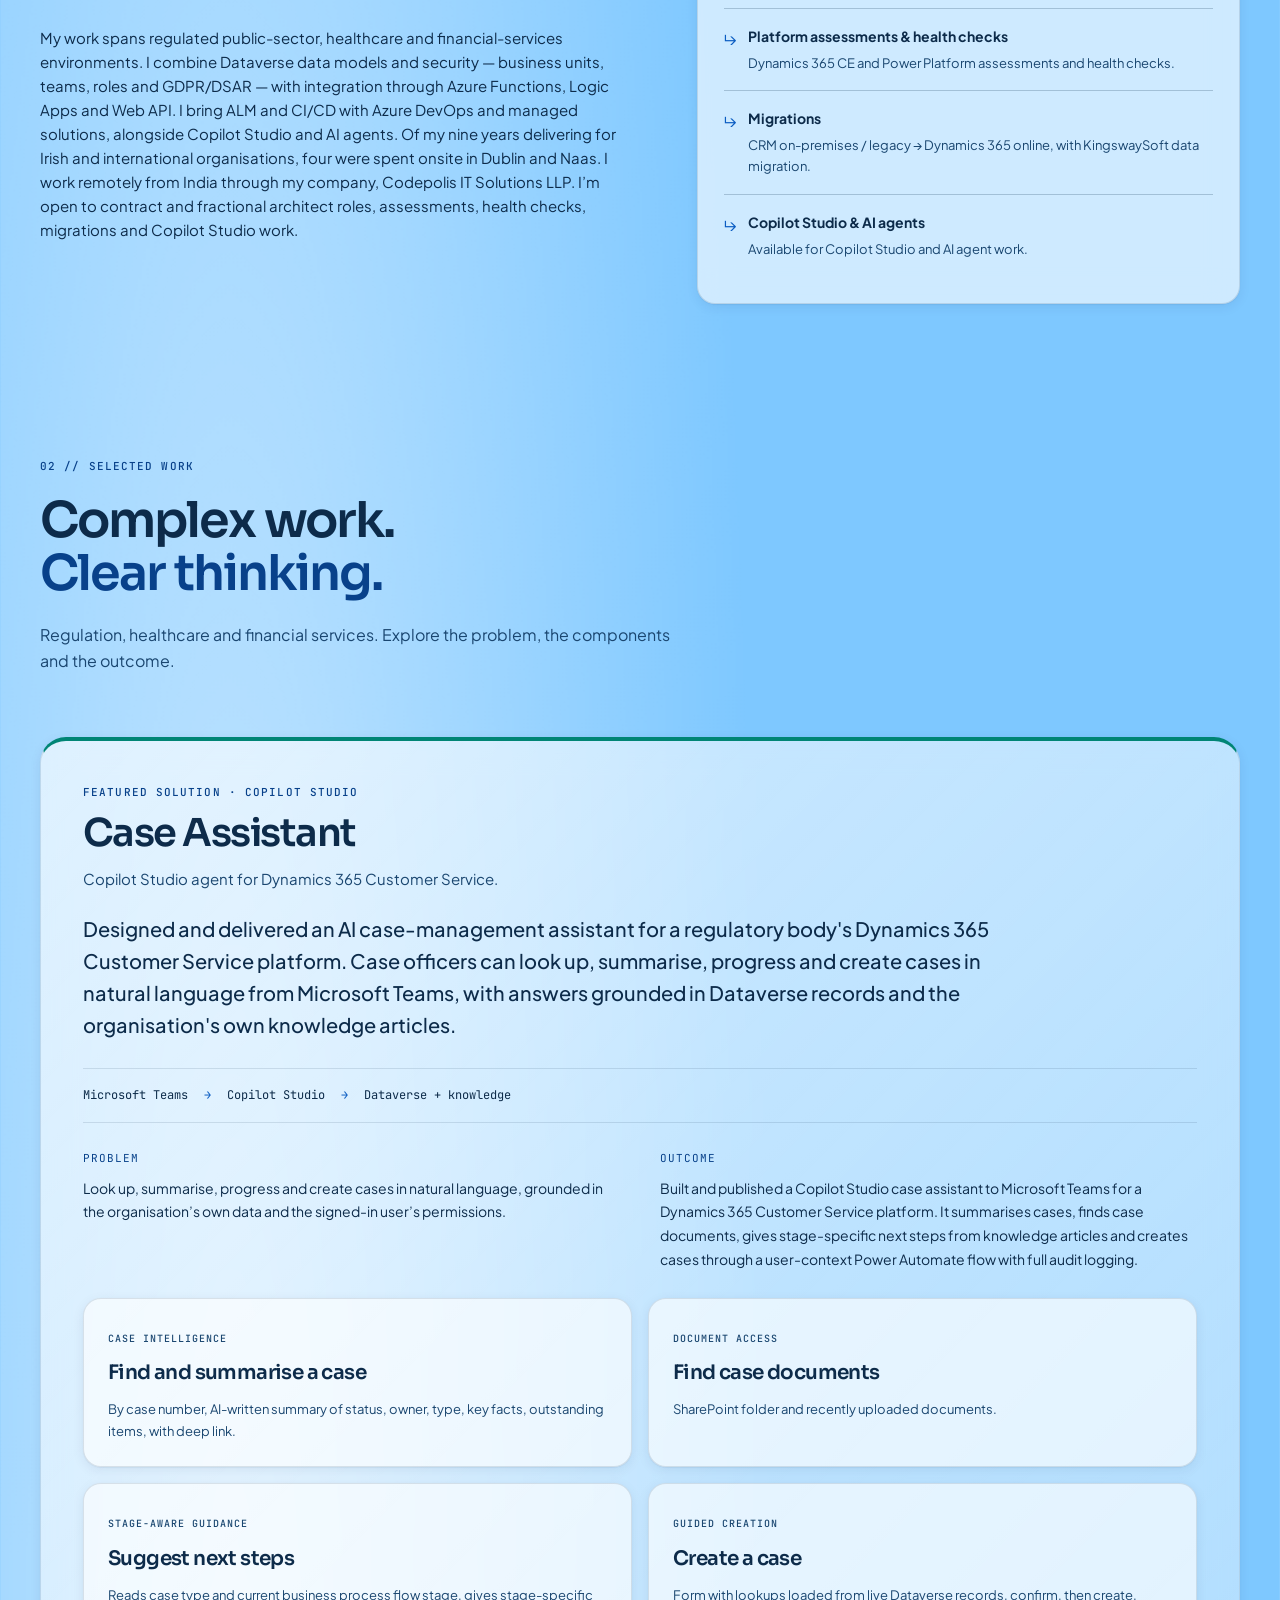
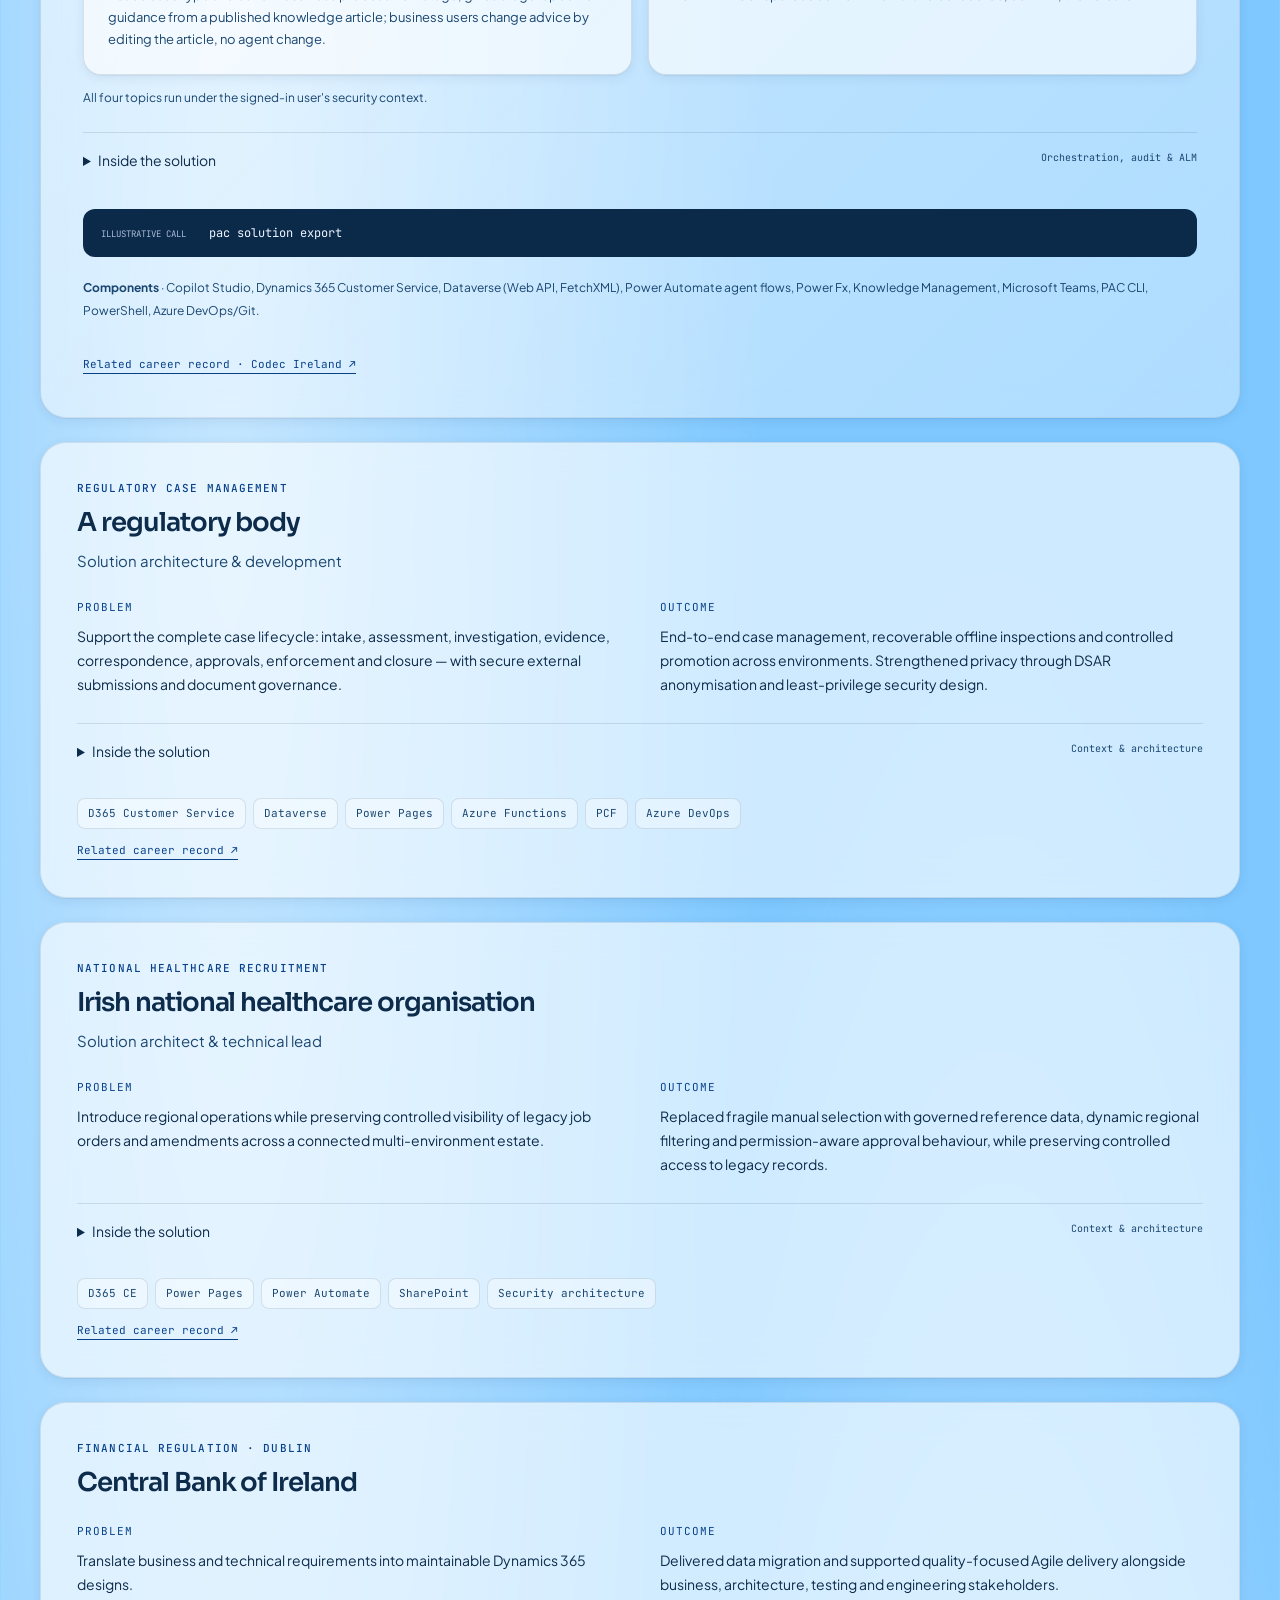
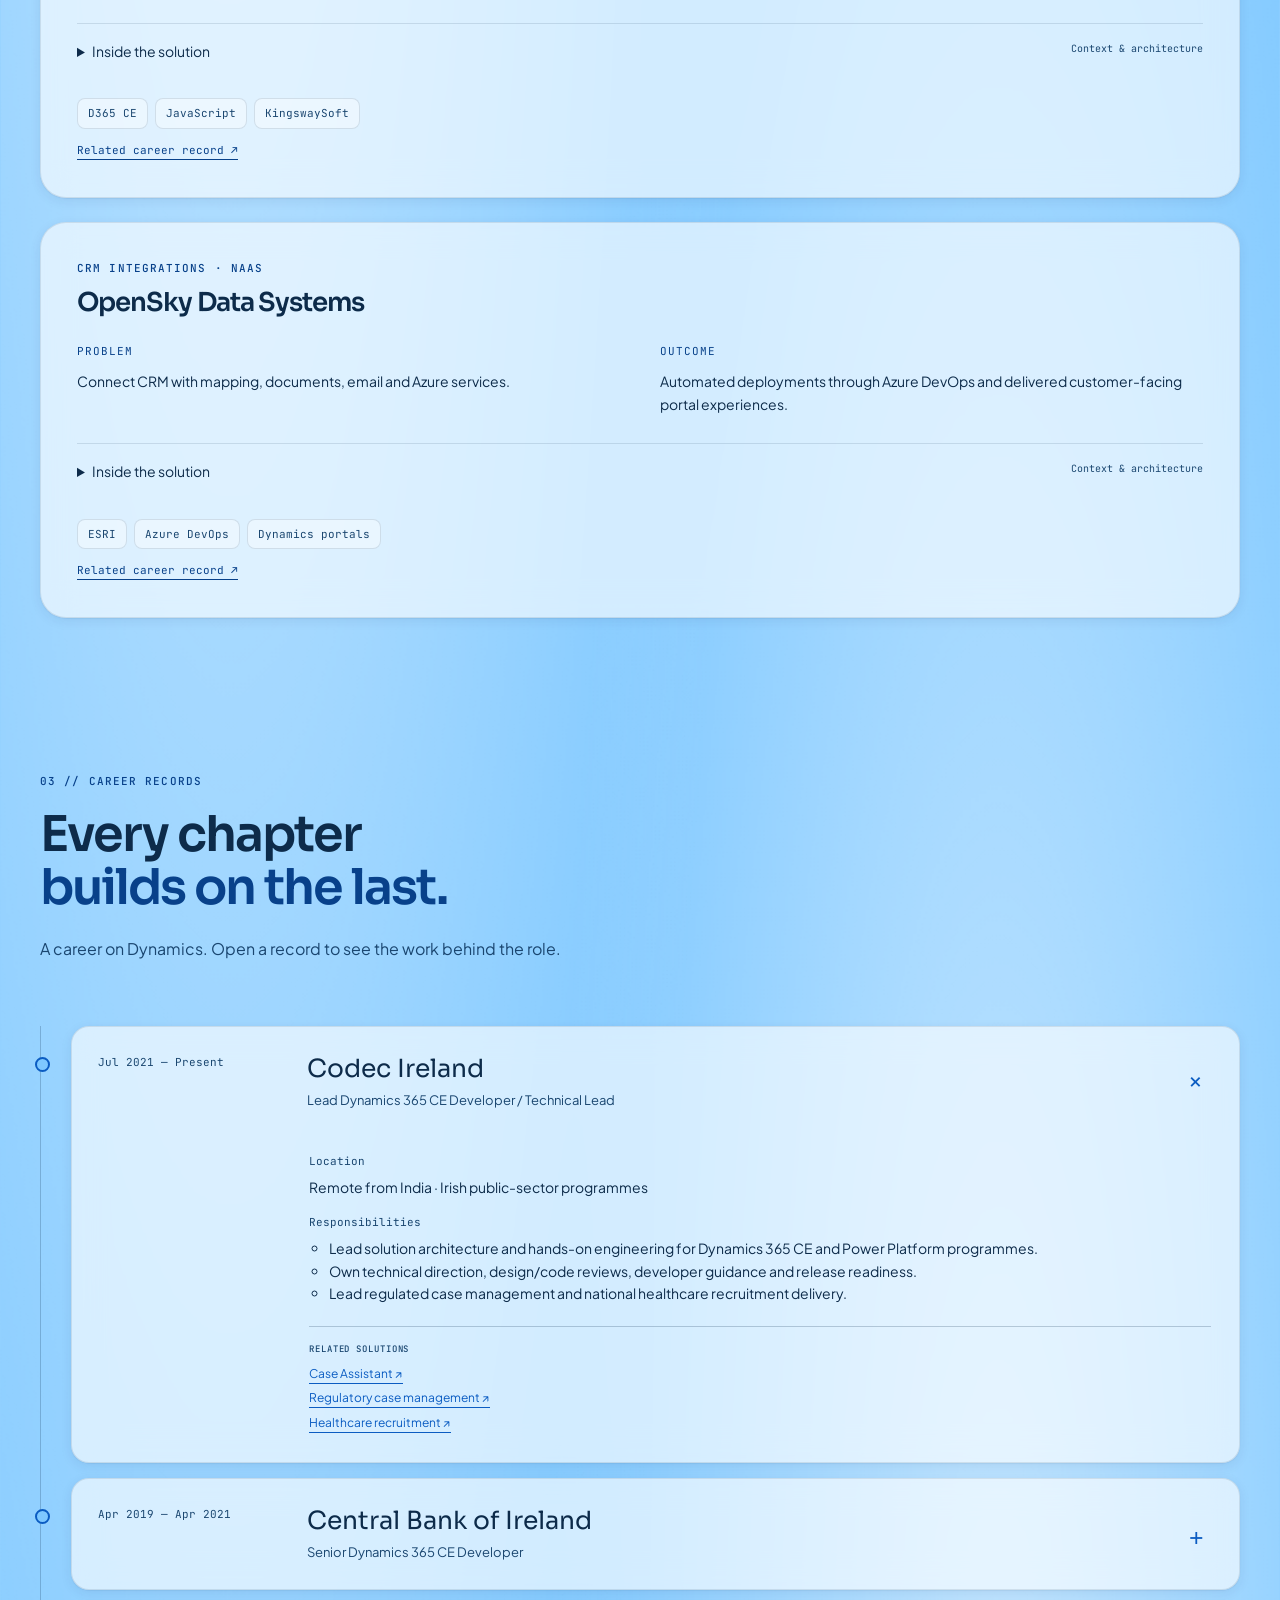
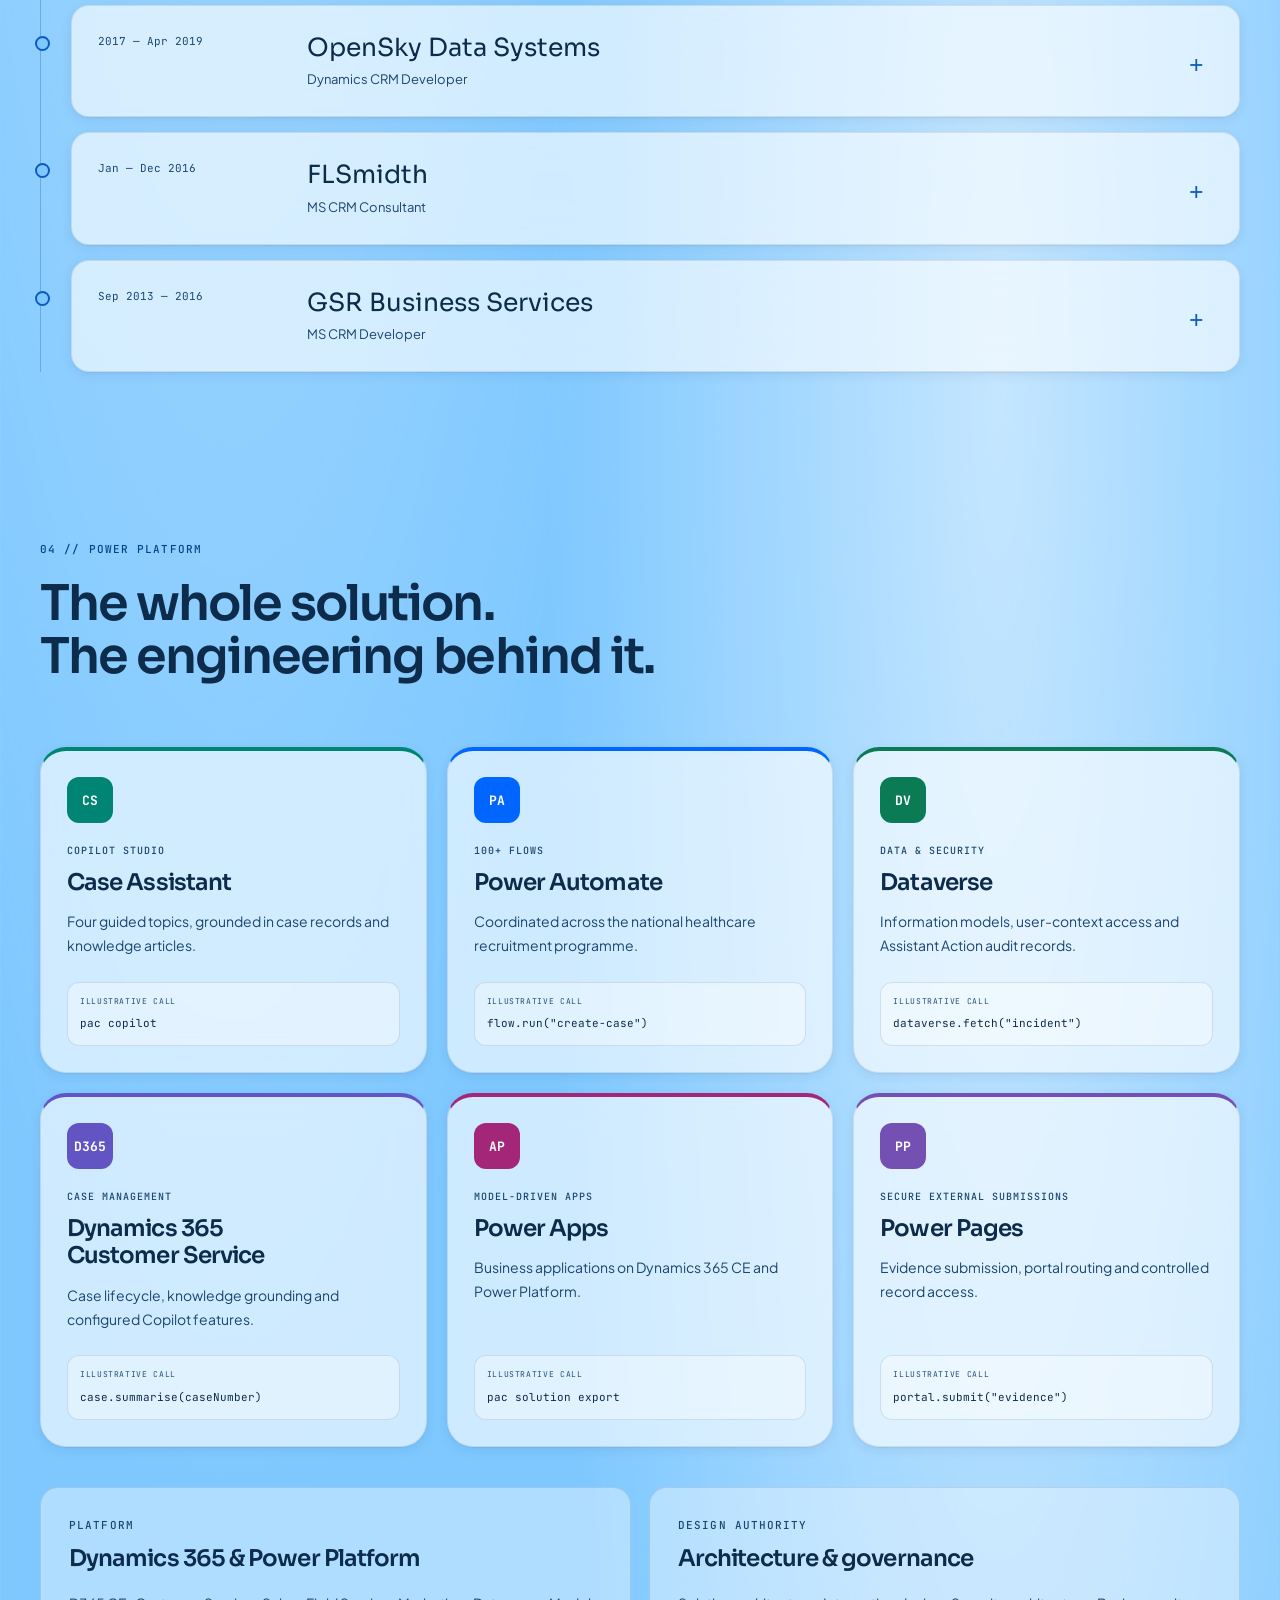
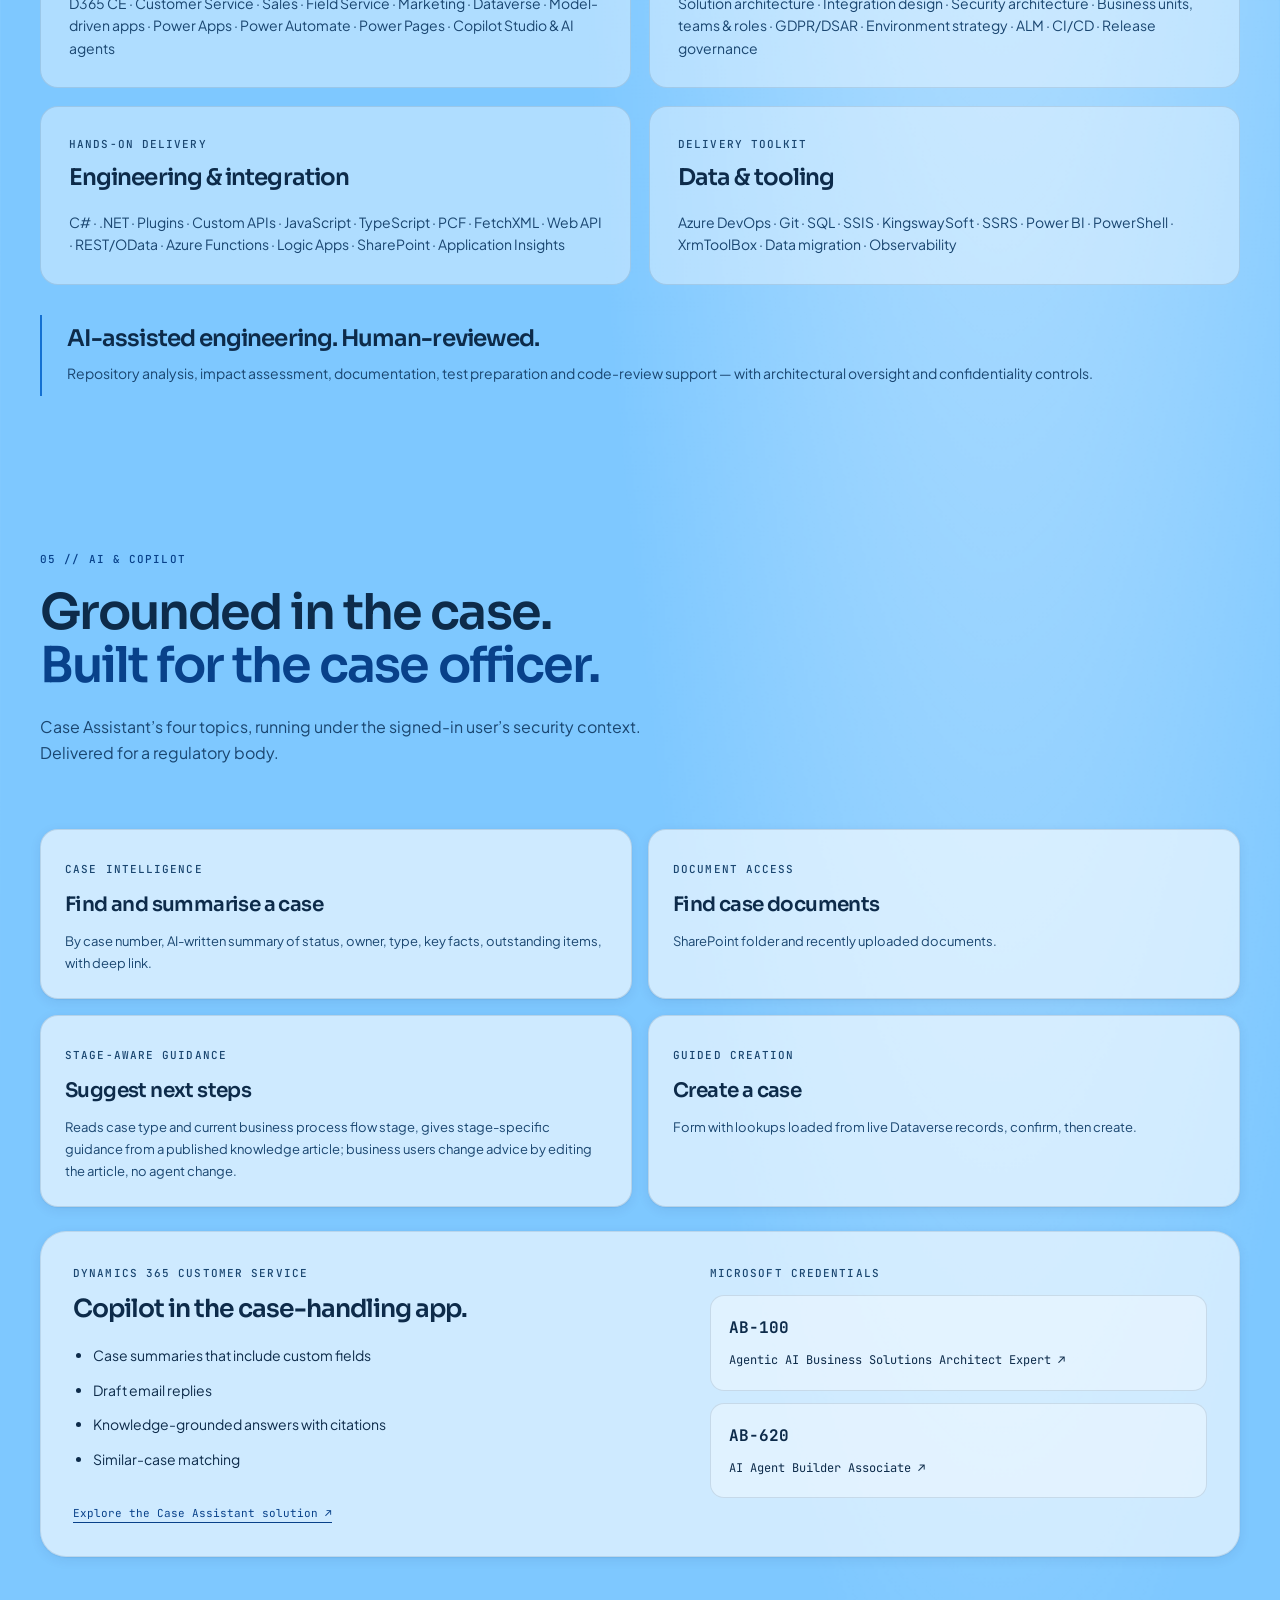
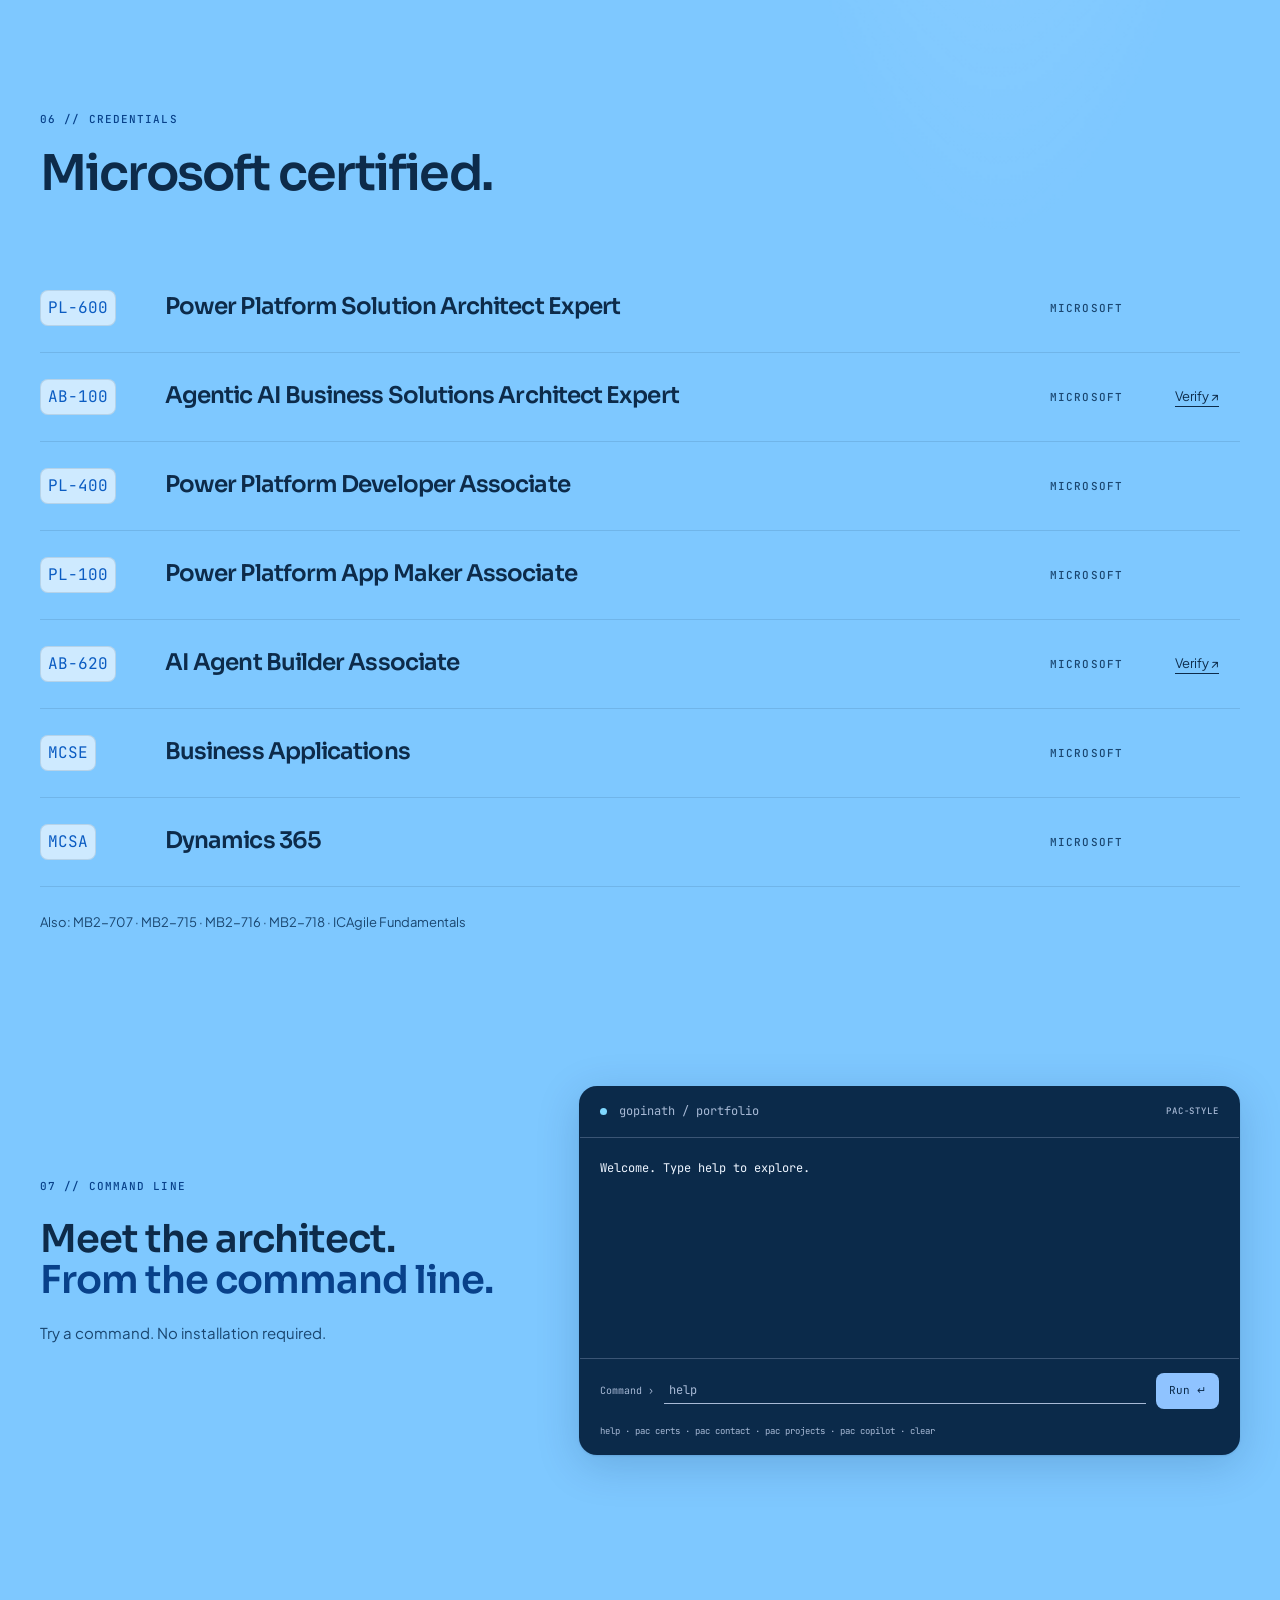
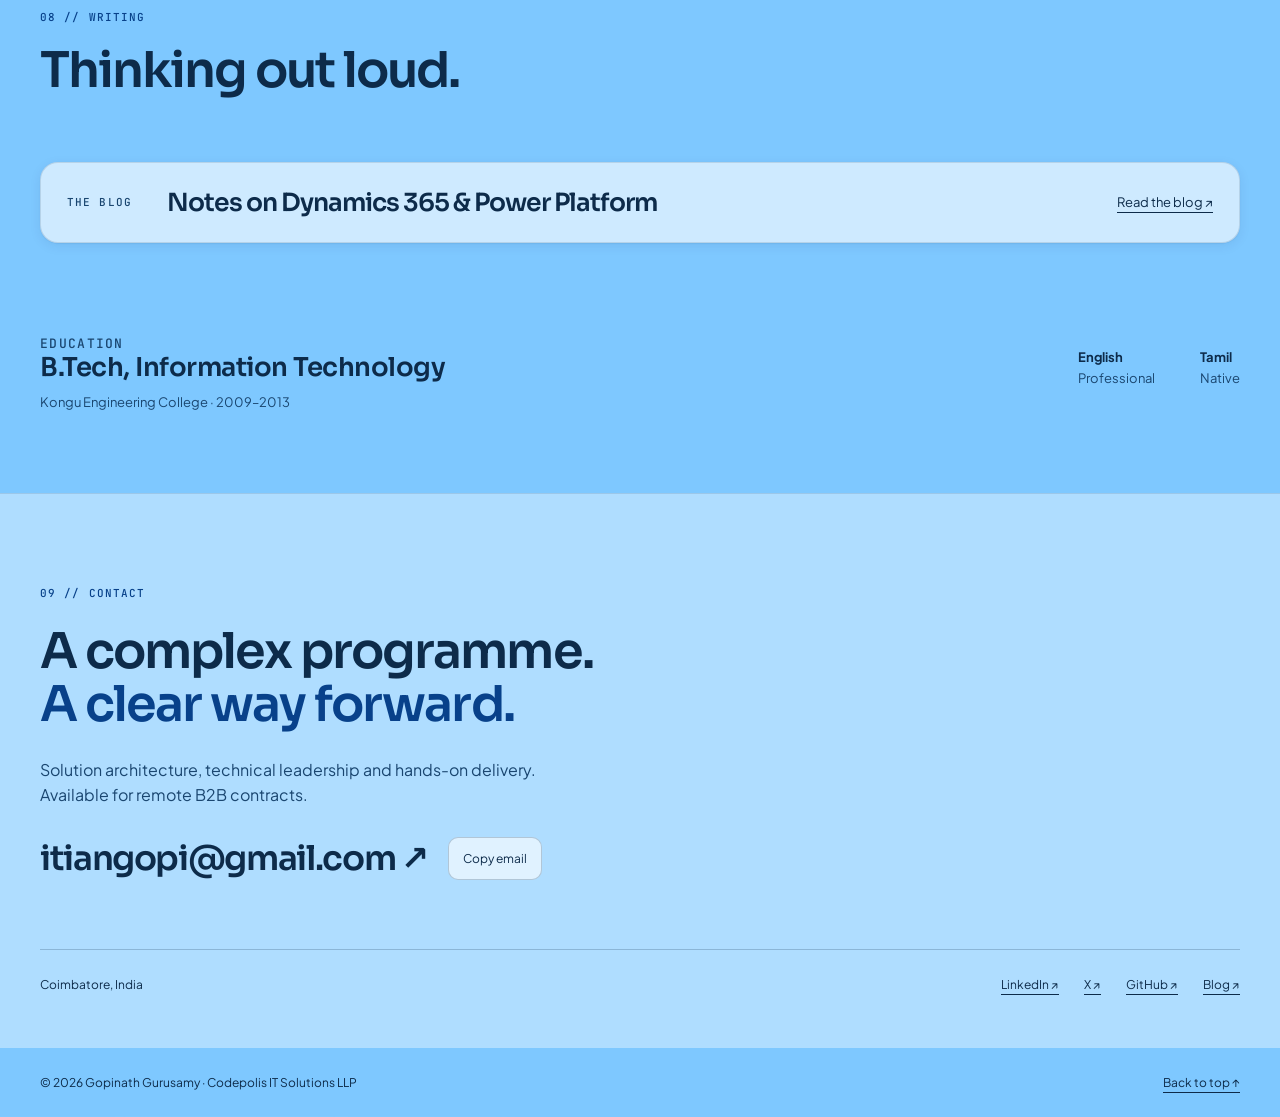
==== commit c9587aa2: "Interactive v3 redesign with Case Assistant, AI and Copilot, Power Platform cards, and a sky-navy th" ====
--- a/index.html
+++ b/index.html
@@ -1,31 +1,33 @@
 <!DOCTYPE html>
 <html lang="en">
 <head>
-  <meta charset="utf-8">
-  <meta name="viewport" content="width=device-width, initial-scale=1">
-  <title>Gopinath—PL-600 &amp; AB-100 certified—Copilot Studio &amp; AI agents</title>
-  <meta name="description" content="Gopinath Gurusamy — PL-600 &amp; AB-100 certified Dynamics 365 CE &amp; Power Platform Solution Architect and Technical Lead. Copilot Studio &amp; AI agents. Remote B2B contracts.">
-  <link rel="canonical" href="https://gopinath29.github.io/gopinath-portfolio/">
-  <meta name="theme-color" content="#f8f7f3">
-  <meta property="og:type" content="website">
-  <meta property="og:title" content="Gopinath Gurusamy — PL-600 &amp; AB-100 certified Architect | Copilot Studio &amp; AI agents">
-  <meta property="og:description" content="PL-600 &amp; AB-100 certified. Dynamics 365 CE &amp; Power Platform solution architecture, technical leadership, Copilot Studio &amp; AI agents. Remote B2B contracts.">
-  <meta property="og:url" content="https://gopinath29.github.io/gopinath-portfolio/">
-  <meta property="og:image" content="https://gopinath29.github.io/gopinath-portfolio/assets/img/og-image.png">
-  <meta property="og:image:width" content="1200">
-  <meta property="og:image:height" content="630">
-  <meta property="og:image:alt" content="Gopinath Gurusamy, PL-600 &amp; AB-100 certified Solution Architect, Copilot Studio &amp; AI agents">
-  <meta name="twitter:card" content="summary_large_image">
-  <meta name="twitter:creator" content="@GopinathGuru1">
-  <meta name="twitter:title" content="Gopinath Gurusamy — PL-600 &amp; AB-100 certified Architect | Copilot Studio &amp; AI agents">
-  <meta name="twitter:description" content="PL-600 &amp; AB-100 certified. Dynamics 365 CE &amp; Power Platform solution architecture, technical leadership, Copilot Studio &amp; AI agents. Remote B2B contracts.">
-  <meta name="twitter:image" content="https://gopinath29.github.io/gopinath-portfolio/assets/img/og-image.png">
-  <link rel="icon" href="favicon.svg" type="image/svg+xml">
-  <!-- Keep the intrinsic portrait inside its container if the stylesheet fails. -->
-  <style>.headshot{max-width:100%;height:auto;border-radius:18px}</style>
-  <link rel="stylesheet" href="assets/css/styles.css?v=8">
-  <script src="assets/js/main.js?v=8" defer></script>
-  <script type="application/ld+json">
+<meta charset="utf-8">
+<meta content="width=device-width, initial-scale=1" name="viewport">
+<title>Gopinath—PL-600 &amp; AB-100 certified—Copilot Studio &amp; AI agents</title>
+<meta content="Gopinath Gurusamy — PL-600 &amp; AB-100 certified Dynamics 365 CE &amp; Power Platform Solution Architect and Technical Lead. Copilot Studio &amp; AI agents. Remote B2B contracts." name="description">
+<link href="https://gopinath29.github.io/gopinath-portfolio/" rel="canonical">
+<meta content="#7ec8ff" name="theme-color">
+<meta content="website" property="og:type">
+<meta content="Gopinath Gurusamy — PL-600 &amp; AB-100 certified Architect | Copilot Studio &amp; AI agents" property="og:title">
+<meta content="PL-600 &amp; AB-100 certified. Dynamics 365 CE &amp; Power Platform solution architecture, technical leadership, Copilot Studio &amp; AI agents. Remote B2B contracts." property="og:description">
+<meta content="https://gopinath29.github.io/gopinath-portfolio/" property="og:url">
+<meta content="https://gopinath29.github.io/gopinath-portfolio/assets/img/og-image.png" property="og:image">
+<meta content="1200" property="og:image:width">
+<meta content="630" property="og:image:height">
+<meta content="Gopinath Gurusamy — Dynamics 365 CE &amp; Power Platform Solution Architect; featured work: Case Assistant" property="og:image:alt">
+<meta content="summary_large_image" name="twitter:card">
+<meta content="@GopinathGuru1" name="twitter:creator">
+<meta content="Gopinath Gurusamy — PL-600 &amp; AB-100 certified Architect | Copilot Studio &amp; AI agents" name="twitter:title">
+<meta content="PL-600 &amp; AB-100 certified. Dynamics 365 CE &amp; Power Platform solution architecture, technical leadership, Copilot Studio &amp; AI agents. Remote B2B contracts." name="twitter:description">
+<meta content="https://gopinath29.github.io/gopinath-portfolio/assets/img/og-image.png" name="twitter:image">
+<link href="favicon.svg" rel="icon" type="image/svg+xml">
+<!-- Keep the intrinsic portrait inside its container if the stylesheet fails. -->
+
+<link rel="preload" href="assets/fonts/sora.ttf" as="font" type="font/ttf" crossorigin>
+<link rel="preload" href="assets/fonts/plus-jakarta-sans.ttf" as="font" type="font/ttf" crossorigin>
+<link href="assets/css/styles.css?v=11" rel="stylesheet">
+<script defer src="assets/js/main.js?v=11"></script>
+<script type="application/ld+json">
   {
     "@context": "https://schema.org",
     "@type": "Person",
@@ -118,170 +120,236 @@
     ]
   }
   </script>
+<style>.headshot{max-width:100%;height:auto;border-radius:24px}</style>
 </head>
 <body>
-  <a class="skip-link" href="#main">Skip to content</a>
-  <header class="site-header">
-    <div class="header-inner wrap">
-      <a class="brand" href="#top" aria-label="Gopinath Gurusamy, back to top"><span class="brand-monogram" aria-hidden="true">GG.</span> <span class="brand-name">Gopinath Gurusamy</span></a>
-
-      <div class="header-actions">
-        <button class="theme-toggle" type="button" aria-label="Switch colour theme" aria-pressed="false" hidden><span class="theme-icon" aria-hidden="true">◐</span></button>
-        <a class="button button-small button-outline" href="assets/resume/Gopinath_Gurusamy_Resume.pdf" download>Download CV <span aria-hidden="true">↓</span></a>
-      </div>
-    </div>
-  </header>
-  <div class="resume-shell wrap">
-      <aside class="architect-panel" aria-label="Profile and navigation">
-        <div class="panel-heading">Architecture + engineering</div>
-        <div class="portrait-card">
-          <picture>
-            <img class="headshot" src="assets/img/headshot.jpg" alt="Gopinath Gurusamy" width="400" height="400" loading="eager" fetchpriority="high" decoding="async">
-          </picture>
-        </div>
-        <div class="panel-name">Design authority.<br> Hands-on delivery.</div>
-        <div class="architecture-map">
-          <span>Dynamics 365 CE</span> <span>Dataverse</span> <span>Power Pages</span> <span>Azure integration</span>
-        </div>
-      <nav aria-label="Main navigation">
-        <a href="#about">About</a> <a href="#expertise">Expertise</a> <a href="#work">Work</a> <a href="#experience">Experience</a> <a href="#certifications">Certifications</a> <a href="#writing">Writing</a> <a href="#contact">Contact</a>
-      </nav>
-      </aside>
-
-  <div class="resume-content">
-  <main id="main" tabindex="-1">
-    <section class="hero" id="top" aria-labelledby="hero-title">
-      <div class="hero-copy">
-        <p class="eyebrow"><span class="status-dot" aria-hidden="true"></span> Remote B2B contractor</p>
-        <h1 id="hero-title">Gopinath<br> Gurusamy<span class="accent">.</span></h1>
-        <p class="hero-position">Dynamics 365 CE &amp; Power Platform<br> <span class="accent">Solution Architect.</span></p>
-        <p class="hero-specialism">Technical Lead · Copilot Studio &amp; AI Agents</p>
-        <ul class="hero-credentials">
-          <li><div class="hero-credential"><span class="credential-issuer">Microsoft Certified<span class="sr-only"> ·</span></span> <span class="credential-title"><strong>PL-600</strong> · Power Platform Solution Architect Expert</span></div></li>
-          <li><a class="hero-credential" href="https://learn.microsoft.com/en-us/users/gopinathgurusamy-9343/credentials/71c8c88020980655" target="_blank" rel="noopener" aria-label="Microsoft Certified · AB-100 · Agentic AI Business Solutions Architect Expert — verify (opens in a new tab)"><span class="credential-issuer">Microsoft Certified<span class="sr-only"> ·</span></span> <span class="credential-title"><strong>AB-100</strong> · Agentic AI Business Solutions Architect Expert&nbsp;<span class="credential-arrow" aria-hidden="true">↗</span></span></a></li>
-        </ul>
-        <p class="hero-description">Architecture and hands-on engineering for regulated, high-stakes CRM programmes.</p>
-        <p class="hero-detail">13+ years on Microsoft Dynamics — CRM 2011 to Dynamics 365, Dataverse and Power Pages. Nine years delivering for Irish and international organisations.</p>
-        <div class="hero-actions">
-          <a class="button button-primary" href="mailto:itiangopi@gmail.com">Get in touch <span aria-hidden="true">↗</span></a>
-          <a class="text-link" href="https://www.linkedin.com/in/gopinath-gurusamy">LinkedIn <span aria-hidden="true">↗</span></a>
-        </div>
-        <p class="location">Based in India <span aria-hidden="true">·</span> Remote B2B contractor</p>
-      </div>
-      <a class="hero-scroll text-link" href="#about"><span aria-hidden="true">↓</span> Explore my work</a>
-    </section>
-
-    <section class="section wrap about-section" id="about" aria-labelledby="about-title">
-      <div class="section-heading"><p class="eyebrow">About</p> <h2 id="about-title">From architecture<br> to the details that matter.</h2></div>
-      <div class="about-copy reveal">
-        <p class="lead">I bring solution architecture and design authority to Dynamics 365 CE and Power Platform programmes where security, auditability and governed releases matter.</p>
-        <p>My work spans regulated public-sector, healthcare and financial-services environments. I combine Dataverse data models and security — business units, teams, roles and GDPR/DSAR — with integration through Azure Functions, Logic Apps and Web API. I bring ALM and CI/CD with Azure DevOps and managed solutions, alongside Copilot Studio and AI agents. Of my nine years delivering for Irish and international organisations, four were spent onsite in Dublin and Naas. I work remotely from India through my company, <strong>Codepolis IT Solutions LLP</strong>. I’m open to contract and fractional architect roles, assessments, health checks, migrations and Copilot Studio work.</p>
-      </div>
-      <section class="services" aria-labelledby="services-title">
-        <h3 id="services-title">How I can help</h3>
-        <div class="services-grid">
-          <article class="service-card"><h4>Fractional / contract solution architect</h4> <p>Solution architecture, design authority and technical leadership.</p></article>
-          <article class="service-card"><h4>Platform assessments &amp; health checks</h4> <p>Dynamics 365 CE and Power Platform assessments and health checks.</p></article>
-          <article class="service-card"><h4>Migrations</h4> <p>CRM on-premises / legacy → Dynamics 365 online, with KingswaySoft data migration.</p></article>
-          <article class="service-card"><h4>Copilot Studio &amp; AI agents</h4> <p>Available for Copilot Studio and AI agent work.</p></article>
-        </div>
-      </section>
-    </section>
-
-    <section class="stats-section" aria-labelledby="stats-title">
-      <div class="wrap"><h2 class="sr-only" id="stats-title">Experience and delivery at a glance</h2>
-        <dl class="stats-grid">
-          <div><dt>Years on Microsoft Dynamics</dt> <dd><span data-count="13">13</span><span class="stat-suffix">+</span></dd></div>
-          <div><dt>Years serving Irish &amp; international organisations</dt> <dd><span data-count="9">9</span></dd></div>
-          <div><dt>Years onsite in Ireland</dt> <dd><span data-count="4">4</span></dd></div>
-          <div><dt>Users on a national recruitment platform</dt> <dd><span class="stat-suffix">~</span><span data-count="3000">3,000</span></dd></div>
-          <div><dt>Power Automate flows coordinated in that programme</dt> <dd><span role="img" aria-label="100+ Power Automate flows"><span data-count="100" data-target="100" aria-hidden="true">100</span><span class="stat-suffix" aria-hidden="true">+</span></span></dd></div>
-        </dl>
-      </div>
-    </section>
-
-    <section class="section wrap" id="expertise" aria-labelledby="expertise-title">
-      <div class="section-heading horizontal"><div><p class="eyebrow">Expertise</p> <h2 id="expertise-title">The whole solution.<br> The engineering behind it.</h2></div> <p class="section-intro">From platform decisions and security models to integrations, releases and production diagnostics.</p></div>
-      <div class="expertise-grid">
-        <article class="expertise-card reveal"><span class="card-index" aria-hidden="true">PLATFORM</span> <h3>Dynamics 365 &amp;<br> Power Platform</h3> <p>D365 CE · Customer Service · Sales · Field Service · Marketing · Dataverse · Model-driven apps · Power Apps · Power Automate · Power Pages · Copilot Studio &amp; AI agents</p></article>
-        <article class="expertise-card reveal"><span class="card-index" aria-hidden="true">DESIGN AUTHORITY</span> <h3>Architecture &amp;<br> governance</h3> <p>Solution architecture · Integration design · Security architecture · Business units, teams &amp; roles · GDPR/DSAR · Environment strategy · ALM · CI/CD · Release governance</p></article>
-        <article class="expertise-card reveal"><span class="card-index" aria-hidden="true">HANDS-ON DELIVERY</span> <h3>Engineering &amp;<br> integration</h3> <p>C# · .NET · Plugins · Custom APIs · JavaScript · TypeScript · PCF · FetchXML · Web API · REST/OData · Azure Functions · Logic Apps · SharePoint · Application Insights</p></article>
-        <article class="expertise-card reveal"><span class="card-index" aria-hidden="true">DELIVERY TOOLKIT</span> <h3>Data &amp;<br> tooling</h3> <p>Azure DevOps · Git · SQL · SSIS · KingswaySoft · SSRS · Power BI · PowerShell · XrmToolBox · Data migration · Observability</p></article>
-      </div>
-      <div class="engineering-note reveal"><span class="note-symbol" aria-hidden="true">↳</span><div><h3>AI-assisted engineering. Human-reviewed.</h3> <p>Repository analysis, impact assessment, documentation, test preparation and code-review support — with architectural oversight and confidentiality controls.</p></div></div>
-    </section>
-
-    <section class="section work-section" id="work" aria-labelledby="work-title">
-      <div class="wrap">
-        <div class="section-heading horizontal"><div><p class="eyebrow">Selected engagements</p> <h2 id="work-title">Complex programmes.<br> Considered architecture.</h2></div> <p class="section-intro">A selection of delivery across regulation, healthcare and financial services.</p></div>
-        <article class="case-study reveal">
-          <div class="case-heading"><span class="eyebrow">Regulatory case management</span> <h3>Irish competition &amp;<br> consumer-protection regulator</h3> <p>Solution architecture &amp; development</p> <ul class="chips"><li>D365 Customer Service</li> <li>Dataverse</li> <li>Power Pages</li> <li>Azure Functions</li> <li>PCF</li> <li>Azure DevOps</li></ul></div>
-          <div class="case-content"><dl>
-            <div><dt>Context</dt> <dd>An organisation-wide Dynamics 365 Customer Service and Dataverse case-management platform, built from the ground up across two phases.</dd></div>
-            <div><dt>Challenge</dt> <dd>Support the complete case lifecycle: intake, assessment, investigation, evidence, correspondence, approvals, enforcement and closure — with secure external submissions and document governance.</dd></div>
-            <div><dt>Architecture / what I built</dt> <dd>Co-authored the Solution Design and led three junior developers. Built Power Pages evidence submission with Azure Functions, Custom APIs/plugins, SharePoint and Application Insights; a configurable cross-environment sync service; and PCF controls for document upload, approval visibility and Eircode/address lookup. Developed an offline-first inspection PWA with Dataverse sync, local persistence, recoverable outbox and retry handling. Governed Azure DevOps ALM using managed solutions.</dd></div>
-            <div class="case-outcome"><dt>Outcome</dt> <dd>End-to-end case management, recoverable offline inspections and controlled promotion across environments. Strengthened privacy through DSAR anonymisation and least-privilege security design.</dd></div>
-          </dl></div>
-        </article>
-        <article class="case-study reveal">
-          <div class="case-heading"><span class="eyebrow">National healthcare recruitment</span> <h3>Irish national<br> healthcare organisation</h3> <p>Solution architect &amp; technical lead</p> <ul class="chips"><li>D365 CE</li> <li>Power Pages</li> <li>Power Automate</li> <li>SharePoint</li> <li>Security architecture</li></ul></div>
-          <div class="case-content"><dl>
-            <div><dt>Context</dt> <dd>A national healthcare recruitment platform serving approximately 3,000 users, transitioning from a legacy structure to a hierarchical regional operating model.</dd></div>
-            <div><dt>Challenge</dt> <dd>Introduce regional operations while preserving controlled visibility of legacy job orders and amendments across a connected multi-environment estate.</dd></div>
-            <div><dt>Architecture / what I built</dt> <dd>Designed business units, owner teams, roles and record ownership. Shaped centrally maintained approver/submitter configuration and portal routing. Coordinated multiple D365 and Power Pages environments, SharePoint and 100+ Power Automate flows. Defined DEV/UAT isolation, parallel support releases and legacy-data coexistence.</dd></div>
-            <div class="case-outcome"><dt>Outcome</dt> <dd>Replaced fragile manual selection with governed reference data, dynamic regional filtering and permission-aware approval behaviour, while preserving controlled access to legacy records.</dd></div>
-          </dl></div>
-        </article>
-        <div class="compact-cases">
-          <article class="compact-case reveal"><p class="eyebrow">Financial regulation · Dublin</p> <h3>Central Bank of Ireland</h3> <dl><div><dt>Context</dt> <dd>Regulated Dynamics 365 delivery in an enterprise environment.</dd></div> <div><dt>Challenge</dt> <dd>Translate business and technical requirements into maintainable Dynamics 365 designs.</dd></div> <div><dt>Architecture / what I built</dt> <dd>Plugins, workflows and JavaScript; documented application architecture; KingswaySoft data migration.</dd></div> <div><dt>Outcome</dt> <dd>Delivered data migration and supported quality-focused Agile delivery alongside business, architecture, testing and engineering stakeholders.</dd></div></dl><ul class="chips"><li>D365 CE</li> <li>JavaScript</li> <li>KingswaySoft</li></ul></article>
-          <article class="compact-case reveal"><p class="eyebrow">CRM integrations · Naas</p> <h3>OpenSky Data Systems</h3> <dl><div><dt>Context</dt> <dd>Dynamics CRM solutions and customer-facing portals.</dd></div> <div><dt>Challenge</dt> <dd>Connect CRM with mapping, documents, email and Azure services.</dd></div> <div><dt>Architecture / what I built</dt> <dd>Integrations with ESRI, SharePoint, server-side email, Azure Functions, Logic Apps and Power Automate; The Portal Connector and Dynamics portals.</dd></div> <div><dt>Outcome</dt> <dd>Automated deployments through Azure DevOps and delivered customer-facing portal experiences.</dd></div></dl><ul class="chips"><li>ESRI</li> <li>Azure DevOps</li> <li>Dynamics portals</li></ul></article>
-        </div>
-      </div>
-    </section>
-
-    <section class="section wrap experience-section" id="experience" aria-labelledby="experience-title">
-      <div class="section-heading"><p class="eyebrow">Experience</p> <h2 id="experience-title">A career built<br> on Dynamics.</h2> <p class="section-intro">CRM 2011 → Dynamics 365<br> Architecture, engineering and technical leadership.</p></div>
-      <ol class="timeline">
-        <li class="reveal"><p class="timeline-date">Jul 2021 — Present</p> <h3>Codec Ireland</h3> <p class="role">Lead Dynamics 365 CE Developer / Technical Lead</p> <p class="timeline-location">Remote from India · Irish public-sector programmes</p> <ul><li>Lead solution architecture and hands-on engineering for Dynamics 365 CE and Power Platform programmes.</li> <li>Own technical direction, design/code reviews, developer guidance and release readiness.</li> <li>Lead regulated case management and national healthcare recruitment delivery.</li></ul></li>
-        <li class="reveal"><p class="timeline-date">Apr 2019 — Apr 2021</p> <h3>Central Bank of Ireland</h3> <p class="role">Senior Dynamics 365 CE Developer</p> <p class="timeline-location">Dublin, Ireland</p> <ul><li>Designed and developed plugins, workflows and JavaScript in a highly regulated environment.</li> <li>Documented application architecture and delivered KingswaySoft data migration.</li></ul></li>
-        <li class="reveal"><p class="timeline-date">2017 — Apr 2019</p> <h3>OpenSky Data Systems</h3> <p class="role">Dynamics CRM Developer</p> <p class="timeline-location">Naas, Ireland</p> <ul><li>Built CRM integrations with ESRI mapping, SharePoint, email and Azure services.</li> <li>Automated deployments with Azure DevOps and delivered Dynamics portals and The Portal Connector experiences.</li></ul></li>
-        <li class="reveal"><p class="timeline-date">Jan — Dec 2016</p> <h3>FLSmidth</h3> <p class="role">MS CRM Consultant</p> <p class="timeline-location">Chennai, India · International client delivery</p> <ul><li>Delivered Dynamics CRM for international stakeholders.</li> <li>Delivered super-user training onsite in Denmark.</li></ul></li>
-        <li class="reveal"><p class="timeline-date">Sep 2013 — 2016</p> <h3>GSR Business Services</h3> <p class="role">MS CRM Developer</p> <p class="timeline-location">Chennai, India</p> <ul><li>Developed plugins, workflows, JavaScript, FetchXML and SSRS solutions.</li> <li>Worked across Microsoft Dynamics CRM 2011, 2013, 2015 and 2016.</li></ul></li>
-      </ol>
-    </section>
-
-    <section class="section certification-section" id="certifications" aria-labelledby="certifications-title"><div class="wrap">
-      <div class="section-heading"><p class="eyebrow">Certifications</p> <h2 id="certifications-title">Microsoft certified.</h2></div>
-      <ul class="cert-grid">
-        <li class="cert-card cert-featured reveal"><span class="cert-code">PL-600</span> <h3>Power Platform<br> Solution Architect Expert</h3> <span class="cert-issuer">Microsoft</span></li>
-        <li class="cert-card cert-featured reveal"><span class="cert-code">AB-100</span> <h3>Agentic AI Business Solutions Architect Expert</h3> <span class="cert-issuer">Microsoft</span> <a class="text-link cert-verify" href="https://learn.microsoft.com/en-us/users/gopinathgurusamy-9343/credentials/71c8c88020980655" target="_blank" rel="noopener" aria-label="Verify AB-100 on Microsoft Learn (opens in a new tab)">Verify <span aria-hidden="true">↗</span></a></li>
-        <li class="cert-card reveal"><span class="cert-code">PL-400</span> <h3>Power Platform<br> Developer Associate</h3> <span class="cert-issuer">Microsoft</span></li>
-        <li class="cert-card reveal"><span class="cert-code">PL-100</span> <h3>Power Platform<br> App Maker Associate</h3> <span class="cert-issuer">Microsoft</span></li>
-        <li class="cert-card reveal"><span class="cert-code">AB-620</span> <h3>AI Agent Builder<br> Associate</h3> <span class="cert-issuer">Microsoft</span> <a class="text-link cert-verify" href="https://learn.microsoft.com/en-us/users/gopinathgurusamy-9343/credentials/33c24ca4ad0be38e" target="_blank" rel="noopener" aria-label="Verify AB-620 on Microsoft Learn (opens in a new tab)">Verify <span aria-hidden="true">↗</span></a></li>
-        <li class="cert-card reveal"><span class="cert-code">MCSE</span> <h3>Business Applications</h3> <span class="cert-issuer">Microsoft</span></li>
-        <li class="cert-card reveal"><span class="cert-code">MCSA</span> <h3>Dynamics 365</h3> <span class="cert-issuer">Microsoft</span></li>
-      </ul>
-      <p class="additional-certs">Also: MB2-707 · MB2-715 · MB2-716 · MB2-718 · ICAgile Fundamentals</p>
-    </div></section>
-
-    <section class="section wrap writing-section" id="writing" aria-labelledby="writing-title">
-      <div class="section-heading"><p class="eyebrow">Writing</p> <h2 id="writing-title">Notes from<br> the work.</h2></div>
-      <a class="writing-card reveal" href="https://gopinathgurusamy.wordpress.com/"><span class="eyebrow">The blog</span> <h3>Notes on Dynamics 365<br> &amp; Power Platform</h3> <span class="text-link">Read the blog <span aria-hidden="true">↗</span></span> <span class="writing-mark" aria-hidden="true">{ }</span></a>
-    </section>
-
-    <section class="education-section wrap" aria-labelledby="education-title"><div><p class="eyebrow">Education &amp; languages</p> <h2 id="education-title">B.Tech, Information Technology</h2> <p>Kongu Engineering College · 2009–2013</p></div> <dl class="languages"><div><dt>English</dt> <dd>Professional</dd></div> <div><dt>Tamil</dt> <dd>Native</dd></div></dl></section>
-
-    <section class="section contact-section" id="contact" aria-labelledby="contact-title"><div class="wrap">
-      <p class="eyebrow"><span class="status-dot" aria-hidden="true"></span> Let’s work together</p>
-      <h2 id="contact-title">Have a programme<br> that needs <span class="accent">clear direction?</span></h2>
-      <p class="contact-description">Solution architecture, technical leadership and hands-on delivery.<br> Available for remote B2B contracts.</p>
-      <div class="email-row"><a class="email-link" href="mailto:itiangopi@gmail.com">itiangopi@gmail.com <span aria-hidden="true">↗</span></a> <button class="copy-email button button-outline button-small" type="button" hidden>Copy email</button> <span class="copy-status sr-only" role="status" aria-live="polite"></span></div>
-      <div class="contact-bottom"><p>Coimbatore, India</p> <ul class="social-links"><li><a href="https://www.linkedin.com/in/gopinath-gurusamy">LinkedIn ↗</a></li> <li><a href="https://x.com/GopinathGuru1">X ↗</a></li> <li><a href="https://github.com/Gopinath29">GitHub ↗</a></li> <li><a href="https://gopinathgurusamy.wordpress.com/">Blog ↗</a></li></ul></div>
-    </div></section>
-  </main>
-  <footer class="site-footer"><p>© 2026 Gopinath Gurusamy <span aria-hidden="true">·</span> Codepolis IT Solutions LLP</p> <a class="text-link" href="#top">Back to top <span aria-hidden="true">↑</span></a></footer>
-  <p class="template-credit">Design adapted from <a href="https://github.com/manuelernestog/astrofy">Astrofy</a> · <a href="LICENSE-TEMPLATE.md">MIT license</a></p>
-  </div>
-  </div>
-</body>
-</html>
+<a class="skip-link" href="#main">Skip to content</a>
+<header class="masthead"><div class="page-width masthead-row">
+<a class="wordmark" href="#top" aria-label="Gopinath Gurusamy, back to top">g<span aria-hidden="true">.</span> <span class="wordmark-name">Gopinath Gurusamy</span></a>
+<nav class="desktop-nav" aria-label="Main navigation"><a href="#about">About</a> <a href="#work">Work</a> <a href="#experience">Career</a> <a href="#copilot">AI &amp; Copilot</a> <a href="#certifications">Credentials</a> <a href="#writing">Writing</a> <a href="#contact">Contact</a></nav>
+<div class="masthead-tools"><button class="theme-toggle" type="button" aria-label="Switch colour theme" aria-pressed="false" hidden>◐</button> <a class="cv-link" href="assets/resume/Gopinath_Gurusamy_Resume.pdf" download>Download CV <span aria-hidden="true">↓</span></a></div>
+
+</div>
+</header>
+<main id="main" tabindex="-1">
+<section class="hero page-width" id="top" aria-labelledby="hero-title">
+<div class="hero-story"><p class="kicker"><span class="availability-dot" aria-hidden="true"></span> Solution architecture. Personal ownership.</p>
+<h1 id="hero-title">Gopinath<br> Gurusamy<span class="accent">.</span></h1>
+<p class="position-line">Dynamics 365 CE &amp; Power Platform<br> <em>Solution Architect.</em></p>
+<p class="hero-role">Technical Lead · Copilot Studio &amp; AI Agents</p>
+<p class="hero-thesis">Architecture that holds up.<br> Engineering that follows through.</p>
+<div class="credential-pair" role="group" aria-label="Featured Microsoft certifications">
+<p><span class="micro">Microsoft Certified</span> <strong>PL-600</strong> <span>Power Platform Solution Architect Expert</span></p>
+<a href="https://learn.microsoft.com/en-us/users/gopinathgurusamy-9343/credentials/71c8c88020980655" target="_blank" rel="noopener"><span class="micro">Microsoft Certified</span> <strong>AB-100</strong> <span>Agentic AI Business Solutions Architect Expert ↗</span></a>
+</div>
+
+<div class="hero-links"><a class="solid-link" href="#work">Explore the work <span aria-hidden="true">↘</span></a> <a class="underlined-link" href="mailto:itiangopi@gmail.com">Let’s talk ↗</a></div>
+
+</div>
+
+<aside class="portrait-note" aria-label="Meet Gopinath"><div class="portrait-border"><img class="headshot" src="assets/img/headshot.jpg" alt="Gopinath Gurusamy" width="400" height="400" loading="eager" fetchpriority="high" decoding="async"></div>
+
+<div class="portrait-caption"><span class="micro">The person behind the platform</span> <p>Design authority.<br> <em>Hands-on delivery.</em></p></div>
+
+<div class="location-note"><span class="availability-dot" aria-hidden="true"></span> Coimbatore, India<br>  Remote B2B contractor</div>
+
+<a class="latest-note" href="#case-assistant"><span class="micro">Featured work</span> Case Assistant <span aria-hidden="true">↗</span></a>
+</aside>
+</section>
+
+<nav class="mobile-nav page-width" aria-label="Section navigation"><a href="#about">About</a> <a href="#work">Work</a> <a href="#experience">Career</a> <a href="#copilot">AI &amp; Copilot</a> <a href="#certifications">Credentials</a> <a href="#writing">Writing</a> <a href="#contact">Contact</a></nav>
+<div class="page-width"><div class="chapter-divider"><span>Built on experience</span> <span>CRM 2011 → Dynamics 365 → AI agents</span></div>
+
+<dl class="delivery-metrics"><div><dt>Years on Microsoft Dynamics</dt> <dd><span data-count="13">13</span><span class="stat-suffix">+</span></dd></div>
+
+<div><dt>Years serving Irish &amp; international organisations</dt> <dd><span data-count="9">9</span></dd></div>
+
+<div><dt>Years onsite in Ireland</dt> <dd><span data-count="4">4</span></dd></div>
+
+<div><dt>Users on a national recruitment platform</dt> <dd><span class="stat-suffix">~</span><span data-count="3000">3,000</span></dd></div>
+
+<div><dt>Power Automate flows coordinated in that programme</dt> <dd><span aria-label="100+ Power Automate flows" role="img"><span aria-hidden="true" data-count="100" data-target="100">100</span><span aria-hidden="true" class="stat-suffix">+</span></span></dd></div>
+
+</dl>
+</div>
+
+<section class="chapter page-width" id="about" aria-label="About"><div class="chapter-heading"><p class="kicker">01 // About</p> <h2>From the big picture<br> to the details that matter.</h2></div>
+<div class="about-layout"><div class="prose"><p>I bring solution architecture and design authority to Dynamics 365 CE and Power Platform programmes where security, auditability and governed releases matter.</p><p>My work spans regulated public-sector, healthcare and financial-services environments. I combine Dataverse data models and security — business units, teams, roles and GDPR/DSAR — with integration through Azure Functions, Logic Apps and Web API. I bring ALM and CI/CD with Azure DevOps and managed solutions, alongside Copilot Studio and AI agents. Of my nine years delivering for Irish and international organisations, four were spent onsite in Dublin and Naas. I work remotely from India through my company, Codepolis IT Solutions LLP. I’m open to contract and fractional architect roles, assessments, health checks, migrations and Copilot Studio work.</p></div>
+<div class="services-list"><h3>How I can help</h3><article><span class="service-marker" aria-hidden="true">↳</span> <h4>Fractional / contract solution architect</h4> <p>Solution architecture, design authority and technical leadership.</p></article>
+<article><span class="service-marker" aria-hidden="true">↳</span> <h4>Platform assessments &amp; health checks</h4> <p>Dynamics 365 CE and Power Platform assessments and health checks.</p></article>
+<article><span class="service-marker" aria-hidden="true">↳</span> <h4>Migrations</h4> <p>CRM on-premises / legacy → Dynamics 365 online, with KingswaySoft data migration.</p></article>
+<article><span class="service-marker" aria-hidden="true">↳</span> <h4>Copilot Studio &amp; AI agents</h4> <p>Available for Copilot Studio and AI agent work.</p></article>
+</div>
+</div>
+</section>
+<section class="chapter page-width" id="work" aria-label="Work"><div class="chapter-heading"><p class="kicker">02 // Selected work</p> <h2>Complex work.<br> <em>Clear thinking.</em></h2><p class="chapter-description">Regulation, healthcare and financial services. Explore the problem, the components and the outcome.</p></div>
+<article class="solution-card featured-solution" id="case-assistant">
+<div class="solution-heading"><p class="kicker">Featured solution · Copilot Studio</p> <h3>Case Assistant</h3> <p class="solution-subtitle">Copilot Studio agent for Dynamics 365 Customer Service.</p></div>
+
+<p class="solution-summary">Designed and delivered an AI case-management assistant for a regulatory body's Dynamics 365 Customer Service platform. Case officers can look up, summarise, progress and create cases in natural language from Microsoft Teams, with answers grounded in Dataverse records and the organisation's own knowledge articles.</p>
+<div class="system-route" role="group" aria-label="Solution flow"><span>Microsoft Teams</span> <b aria-hidden="true">→</b> <span>Copilot Studio</span> <b aria-hidden="true">→</b> <span>Dataverse + knowledge</span></div>
+
+<div class="solution-fields"><div><h4>Problem</h4> <p>Look up, summarise, progress and create cases in natural language, grounded in the organisation’s own data and the signed-in user’s permissions.</p></div>
+<div><h4>Outcome</h4><p>Built and published a Copilot Studio case assistant to Microsoft Teams for a Dynamics 365 Customer Service platform. It summarises cases, finds case documents, gives stage-specific next steps from knowledge articles and creates cases through a user-context Power Automate flow with full audit logging.</p></div>
+</div>
+
+<div class="topic-grid" role="group" aria-label="Four Dataverse topics">
+<article><span class="micro">Case intelligence</span> <h4>Find and summarise a case</h4> <p>By case number, AI-written summary of status, owner, type, key facts, outstanding items, with deep link.</p></article>
+
+<article><span class="micro">Document access</span> <h4>Find case documents</h4> <p>SharePoint folder and recently uploaded documents.</p></article>
+
+<article><span class="micro">Stage-aware guidance</span> <h4>Suggest next steps</h4> <p>Reads case type and current business process flow stage, gives stage-specific guidance from a published knowledge article; business users change advice by editing the article, no agent change.</p></article>
+
+<article><span class="micro">Guided creation</span> <h4>Create a case</h4> <p>Form with lookups loaded from live Dataverse records, confirm, then create.</p></article>
+
+</div>
+
+<p class="security-note">All four topics run under the signed-in user's security context.</p>
+<details class="implementation"><summary>Inside the solution <span>Orchestration, audit &amp; ALM</span></summary>
+<ul class="contribution-list">
+<li>Copilot Studio agent with generative orchestration routing each request to the right guided topic; general knowledge and web search turned off so answers come only from the organisation's own data.</li>
+<li>Reusable Power Automate agent flow creating records with the user's own permissions; custom Assistant Action audit table logs each action as Completed or Failed.</li>
+<li>Configured D365 Copilot features in the case app: case summaries incl. custom fields, draft email replies, knowledge-grounded answers with citations, similar-case matching.</li>
+<li>Stage-based next-step guidance for 10 knowledge articles; scripted reusable test-case load covering every case type.</li>
+<li>Published to Microsoft Teams; agent, flow and tables packaged in a Dataverse solution in source control, with ALM runbook, logic flowcharts and end-to-end test plan.</li>
+</ul>
+</details>
+
+<p class="solution-call"><span>Illustrative call</span> <code>pac solution export</code></p>
+<p class="technology-line"><strong>Components</strong> · Copilot Studio, Dynamics 365 Customer Service, Dataverse (Web API, FetchXML), Power Automate agent flows, Power Fx, Knowledge Management, Microsoft Teams, PAC CLI, PowerShell, Azure DevOps/Git.</p>
+<a class="record-relation" href="#career-codec">Related career record · Codec Ireland ↗</a>
+</article>
+<article class="solution-card" id="project-regulatory"><div class="solution-heading"><p class="kicker">Regulatory case management</p> <h3>A regulatory body</h3></div>
+<p class="solution-subtitle">Solution architecture &amp; development</p><div class="solution-fields"><div><h4>Problem</h4> <p>Support the complete case lifecycle: intake, assessment, investigation, evidence, correspondence, approvals, enforcement and closure — with secure external submissions and document governance.</p></div>
+<div><h4>Outcome</h4> <p>End-to-end case management, recoverable offline inspections and controlled promotion across environments. Strengthened privacy through DSAR anonymisation and least-privilege security design.</p></div>
+</div>
+<details class="implementation"><summary>Inside the solution <span>Context &amp; architecture</span></summary><dl class="project-detail"><div><dt>Context</dt> <dd>An organisation-wide Dynamics 365 Customer Service and Dataverse case-management platform, built from the ground up across two phases.</dd></div>
+<div><dt>Architecture / what I built</dt> <dd>Co-authored the Solution Design and led three junior developers. Built Power Pages evidence submission with Azure Functions, Custom APIs/plugins, SharePoint and Application Insights; a configurable cross-environment sync service; and PCF controls for document upload, approval visibility and Eircode/address lookup. Developed an offline-first inspection PWA with Dataverse sync, local persistence, recoverable outbox and retry handling. Governed Azure DevOps ALM using managed solutions.</dd></div>
+</dl>
+</details>
+<ul class="component-tags"><li>D365 Customer Service</li> <li>Dataverse</li> <li>Power Pages</li> <li>Azure Functions</li> <li>PCF</li> <li>Azure DevOps</li></ul>
+<a class="record-relation" href="#career-codec">Related career record ↗</a></article>
+<article class="solution-card" id="project-healthcare"><div class="solution-heading"><p class="kicker">National healthcare recruitment</p> <h3>Irish national healthcare organisation</h3></div>
+<p class="solution-subtitle">Solution architect &amp; technical lead</p><div class="solution-fields"><div><h4>Problem</h4> <p>Introduce regional operations while preserving controlled visibility of legacy job orders and amendments across a connected multi-environment estate.</p></div>
+<div><h4>Outcome</h4> <p>Replaced fragile manual selection with governed reference data, dynamic regional filtering and permission-aware approval behaviour, while preserving controlled access to legacy records.</p></div>
+</div>
+<details class="implementation"><summary>Inside the solution <span>Context &amp; architecture</span></summary><dl class="project-detail"><div><dt>Context</dt> <dd>A national healthcare recruitment platform serving approximately 3,000 users, transitioning from a legacy structure to a hierarchical regional operating model.</dd></div>
+<div><dt>Architecture / what I built</dt> <dd>Designed business units, owner teams, roles and record ownership. Shaped centrally maintained approver/submitter configuration and portal routing. Coordinated multiple D365 and Power Pages environments, SharePoint and 100+ Power Automate flows. Defined DEV/UAT isolation, parallel support releases and legacy-data coexistence.</dd></div>
+</dl>
+</details>
+<ul class="component-tags"><li>D365 CE</li> <li>Power Pages</li> <li>Power Automate</li> <li>SharePoint</li> <li>Security architecture</li></ul>
+<a class="record-relation" href="#career-codec">Related career record ↗</a></article>
+<article class="solution-card" id="project-central-bank"><div class="solution-heading"><p class="kicker">Financial regulation · Dublin</p> <h3>Central Bank of Ireland</h3></div>
+<div class="solution-fields"><div><h4>Problem</h4> <p>Translate business and technical requirements into maintainable Dynamics 365 designs.</p></div>
+<div><h4>Outcome</h4> <p>Delivered data migration and supported quality-focused Agile delivery alongside business, architecture, testing and engineering stakeholders.</p></div>
+</div>
+<details class="implementation"><summary>Inside the solution <span>Context &amp; architecture</span></summary><dl class="project-detail"><div><dt>Context</dt> <dd>Regulated Dynamics 365 delivery in an enterprise environment.</dd></div>
+<div><dt>Architecture / what I built</dt> <dd>Plugins, workflows and JavaScript; documented application architecture; KingswaySoft data migration.</dd></div>
+</dl>
+</details>
+<ul class="component-tags"><li>D365 CE</li> <li>JavaScript</li> <li>KingswaySoft</li></ul>
+<a class="record-relation" href="#career-bank">Related career record ↗</a></article>
+<article class="solution-card" id="project-opensky"><div class="solution-heading"><p class="kicker">CRM integrations · Naas</p> <h3>OpenSky Data Systems</h3></div>
+<div class="solution-fields"><div><h4>Problem</h4> <p>Connect CRM with mapping, documents, email and Azure services.</p></div>
+<div><h4>Outcome</h4> <p>Automated deployments through Azure DevOps and delivered customer-facing portal experiences.</p></div>
+</div>
+<details class="implementation"><summary>Inside the solution <span>Context &amp; architecture</span></summary><dl class="project-detail"><div><dt>Context</dt> <dd>Dynamics CRM solutions and customer-facing portals.</dd></div>
+<div><dt>Architecture / what I built</dt> <dd>Integrations with ESRI, SharePoint, server-side email, Azure Functions, Logic Apps and Power Automate; The Portal Connector and Dynamics portals.</dd></div>
+</dl>
+</details>
+<ul class="component-tags"><li>ESRI</li> <li>Azure DevOps</li> <li>Dynamics portals</li></ul>
+<a class="record-relation" href="#career-opensky">Related career record ↗</a></article>
+</section>
+<section class="chapter career-chapter page-width" id="experience" aria-label="Career"><div class="chapter-heading"><p class="kicker">03 // Career records</p> <h2>Every chapter<br> <em>builds on the last.</em></h2><p class="chapter-description">A career on Dynamics. Open a record to see the work behind the role.</p></div>
+<ol class="career-records"><li id="career-codec"><details class="career-record" open><summary><span class="record-date">Jul 2021 — Present</span> <span class="record-employer">Codec Ireland</span> <span class="record-job">Lead Dynamics 365 CE Developer / Technical Lead</span> <span class="record-open" aria-hidden="true">+</span></summary><div class="record-body"><dl><div><dt>Location</dt> <dd>Remote from India · Irish public-sector programmes</dd></div>
+<div><dt>Responsibilities</dt> <dd><ul><li>Lead solution architecture and hands-on engineering for Dynamics 365 CE and Power Platform programmes.</li> <li>Own technical direction, design/code reviews, developer guidance and release readiness.</li> <li>Lead regulated case management and national healthcare recruitment delivery.</li></ul>
+</dd></div>
+</dl>
+<div class="related-records"><span class="micro">Related solutions</span> <a href="#case-assistant">Case Assistant ↗</a> <a href="#project-regulatory">Regulatory case management ↗</a> <a href="#project-healthcare">Healthcare recruitment ↗</a></div>
+</div>
+</details>
+</li><li id="career-bank"><details class="career-record"><summary><span class="record-date">Apr 2019 — Apr 2021</span> <span class="record-employer">Central Bank of Ireland</span> <span class="record-job">Senior Dynamics 365 CE Developer</span> <span class="record-open" aria-hidden="true">+</span></summary><div class="record-body"><dl><div><dt>Location</dt> <dd>Dublin, Ireland</dd></div>
+<div><dt>Responsibilities</dt> <dd><ul><li>Designed and developed plugins, workflows and JavaScript in a highly regulated environment.</li> <li>Documented application architecture and delivered KingswaySoft data migration.</li></ul>
+</dd></div>
+</dl>
+<div class="related-records"><span class="micro">Related solutions</span> <a href="#project-central-bank">Central Bank of Ireland ↗</a></div>
+</div>
+</details>
+</li><li id="career-opensky"><details class="career-record"><summary><span class="record-date">2017 — Apr 2019</span> <span class="record-employer">OpenSky Data Systems</span> <span class="record-job">Dynamics CRM Developer</span> <span class="record-open" aria-hidden="true">+</span></summary><div class="record-body"><dl><div><dt>Location</dt> <dd>Naas, Ireland</dd></div>
+<div><dt>Responsibilities</dt> <dd><ul><li>Built CRM integrations with ESRI mapping, SharePoint, email and Azure services.</li> <li>Automated deployments with Azure DevOps and delivered Dynamics portals and The Portal Connector experiences.</li></ul>
+</dd></div>
+</dl>
+<div class="related-records"><span class="micro">Related solutions</span> <a href="#project-opensky">OpenSky integrations ↗</a></div>
+</div>
+</details>
+</li><li id="career-flsmidth"><details class="career-record"><summary><span class="record-date">Jan — Dec 2016</span> <span class="record-employer">FLSmidth</span> <span class="record-job">MS CRM Consultant</span> <span class="record-open" aria-hidden="true">+</span></summary><div class="record-body"><dl><div><dt>Location</dt> <dd>Chennai, India · International client delivery</dd></div>
+<div><dt>Responsibilities</dt> <dd><ul><li>Delivered Dynamics CRM for international stakeholders.</li> <li>Delivered super-user training onsite in Denmark.</li></ul>
+</dd></div>
+</dl>
+</div>
+</details>
+</li><li id="career-gsr"><details class="career-record"><summary><span class="record-date">Sep 2013 — 2016</span> <span class="record-employer">GSR Business Services</span> <span class="record-job">MS CRM Developer</span> <span class="record-open" aria-hidden="true">+</span></summary><div class="record-body"><dl><div><dt>Location</dt> <dd>Chennai, India</dd></div>
+<div><dt>Responsibilities</dt> <dd><ul><li>Developed plugins, workflows, JavaScript, FetchXML and SSRS solutions.</li> <li>Worked across Microsoft Dynamics CRM 2011, 2013, 2015 and 2016.</li></ul>
+</dd></div>
+</dl>
+</div>
+</details>
+</li></ol>
+</section>
+<section class="chapter page-width" id="expertise" aria-label="Expertise"><div class="chapter-heading"><p class="kicker">04 // Power Platform</p> <h2>The whole solution.<br> The engineering behind it.</h2></div>
+<div class="product-grid" role="group" aria-label="Power Platform products">
+<article class="platform-card tone-studio"><span class="product-tile" aria-hidden="true">CS</span><p class="micro">Copilot Studio</p><h3>Case Assistant</h3><p>Four guided topics, grounded in case records and knowledge articles.</p><div class="product-call"><span>Illustrative call</span><code>pac copilot</code></div></article>
+<article class="platform-card tone-automate"><span class="product-tile" aria-hidden="true">PA</span><p class="micro">100+ flows</p><h3>Power Automate</h3><p>Coordinated across the national healthcare recruitment programme.</p><div class="product-call"><span>Illustrative call</span><code>flow.run("create-case")</code></div></article>
+<article class="platform-card tone-data"><span class="product-tile" aria-hidden="true">DV</span><p class="micro">Data &amp; security</p><h3>Dataverse</h3><p>Information models, user-context access and Assistant Action audit records.</p><div class="product-call"><span>Illustrative call</span><code>dataverse.fetch("incident")</code></div></article>
+<article class="platform-card tone-service"><span class="product-tile" aria-hidden="true">D365</span><p class="micro">Case management</p><h3>Dynamics 365 Customer Service</h3><p>Case lifecycle, knowledge grounding and configured Copilot features.</p><div class="product-call"><span>Illustrative call</span><code>case.summarise(caseNumber)</code></div></article>
+<article class="platform-card tone-apps"><span class="product-tile" aria-hidden="true">AP</span><p class="micro">Model-driven apps</p><h3>Power Apps</h3><p>Business applications on Dynamics 365 CE and Power Platform.</p><div class="product-call"><span>Illustrative call</span><code>pac solution export</code></div></article>
+<article class="platform-card tone-pages"><span class="product-tile" aria-hidden="true">PP</span><p class="micro">Secure external submissions</p><h3>Power Pages</h3><p>Evidence submission, portal routing and controlled record access.</p><div class="product-call"><span>Illustrative call</span><code>portal.submit("evidence")</code></div></article>
+</div>
+<div class="expertise-board"><article><p class="micro">PLATFORM</p> <h3>Dynamics 365 &amp; Power Platform</h3> <p>D365 CE · Customer Service · Sales · Field Service · Marketing · Dataverse · Model-driven apps · Power Apps · Power Automate · Power Pages · Copilot Studio &amp; AI agents</p></article>
+<article><p class="micro">DESIGN AUTHORITY</p> <h3>Architecture &amp; governance</h3> <p>Solution architecture · Integration design · Security architecture · Business units, teams &amp; roles · GDPR/DSAR · Environment strategy · ALM · CI/CD · Release governance</p></article>
+<article><p class="micro">HANDS-ON DELIVERY</p> <h3>Engineering &amp; integration</h3> <p>C# · .NET · Plugins · Custom APIs · JavaScript · TypeScript · PCF · FetchXML · Web API · REST/OData · Azure Functions · Logic Apps · SharePoint · Application Insights</p></article>
+<article><p class="micro">DELIVERY TOOLKIT</p> <h3>Data &amp; tooling</h3> <p>Azure DevOps · Git · SQL · SSIS · KingswaySoft · SSRS · Power BI · PowerShell · XrmToolBox · Data migration · Observability</p></article>
+</div>
+<aside class="engineering-principle" aria-label="Engineering approach"><h3>AI-assisted engineering. Human-reviewed.</h3> <p>Repository analysis, impact assessment, documentation, test preparation and code-review support — with architectural oversight and confidentiality controls.</p></aside></section>
+<section class="chapter copilot-chapter" id="copilot" aria-label="AI &amp; Copilot"><div class="page-width"><div class="chapter-heading"><p class="kicker">05 // AI &amp; Copilot</p> <h2>Grounded in the case.<br> <em>Built for the case officer.</em></h2><p class="chapter-description">Case Assistant’s four topics, running under the signed-in user’s security context. Delivered for a regulatory body.</p></div>
+<div class="copilot-topics" role="group" aria-label="Case Assistant topics">
+<article><span class="micro">Case intelligence</span> <h4>Find and summarise a case</h4> <p>By case number, AI-written summary of status, owner, type, key facts, outstanding items, with deep link.</p></article>
+
+<article><span class="micro">Document access</span> <h4>Find case documents</h4> <p>SharePoint folder and recently uploaded documents.</p></article>
+
+<article><span class="micro">Stage-aware guidance</span> <h4>Suggest next steps</h4> <p>Reads case type and current business process flow stage, gives stage-specific guidance from a published knowledge article; business users change advice by editing the article, no agent change.</p></article>
+
+<article><span class="micro">Guided creation</span> <h4>Create a case</h4> <p>Form with lookups loaded from live Dataverse records, confirm, then create.</p></article>
+
+</div>
+<div class="copilot-config"><div><p class="micro">Dynamics 365 Customer Service</p><h3>Copilot in the case-handling app.</h3><ul><li>Case summaries that include custom fields</li><li>Draft email replies</li><li>Knowledge-grounded answers with citations</li><li>Similar-case matching</li></ul><a class="record-relation" href="#case-assistant">Explore the Case Assistant solution ↗</a></div>
+<div class="copilot-credentials"><p class="micro">Microsoft credentials</p><a href="https://learn.microsoft.com/en-us/users/gopinathgurusamy-9343/credentials/71c8c88020980655" target="_blank" rel="noopener"><strong>AB-100</strong> Agentic AI Business Solutions Architect Expert <span aria-hidden="true">↗</span></a> <a href="https://learn.microsoft.com/en-us/users/gopinathgurusamy-9343/credentials/33c24ca4ad0be38e" target="_blank" rel="noopener"><strong>AB-620</strong> AI Agent Builder Associate <span aria-hidden="true">↗</span></a></div></div>
+</div></section>
+<section class="chapter page-width" id="certifications" aria-label="Certifications"><div class="chapter-heading"><p class="kicker">06 // Credentials</p> <h2>Microsoft certified.</h2></div>
+<ul class="credential-register"><li><span class="register-code">PL-600</span> <h3>Power Platform Solution Architect Expert</h3> <span class="micro">Microsoft</span> </li><li><span class="register-code">AB-100</span> <h3>Agentic AI Business Solutions Architect Expert</h3> <span class="micro">Microsoft</span> <a href="https://learn.microsoft.com/en-us/users/gopinathgurusamy-9343/credentials/71c8c88020980655" target="_blank" rel="noopener" aria-label="Verify AB-100 on Microsoft Learn (opens in a new tab)">Verify ↗</a></li><li><span class="register-code">PL-400</span> <h3>Power Platform Developer Associate</h3> <span class="micro">Microsoft</span> </li><li><span class="register-code">PL-100</span> <h3>Power Platform App Maker Associate</h3> <span class="micro">Microsoft</span> </li><li><span class="register-code">AB-620</span> <h3>AI Agent Builder Associate</h3> <span class="micro">Microsoft</span> <a href="https://learn.microsoft.com/en-us/users/gopinathgurusamy-9343/credentials/33c24ca4ad0be38e" target="_blank" rel="noopener" aria-label="Verify AB-620 on Microsoft Learn (opens in a new tab)">Verify ↗</a></li><li><span class="register-code">MCSE</span> <h3>Business Applications</h3> <span class="micro">Microsoft</span> </li><li><span class="register-code">MCSA</span> <h3>Dynamics 365</h3> <span class="micro">Microsoft</span> </li></ul>
+<p class="additional-learning">Also: MB2-707 · MB2-715 · MB2-716 · MB2-718 · ICAgile Fundamentals</p></section>
+<section class="chapter page-width terminal-layout" id="terminal" aria-labelledby="terminal-title"><div><p class="kicker">07 // Command line</p> <h2 id="terminal-title">Meet the architect.<br> <em>From the command line.</em></h2> <p>Try a command. No installation required.</p></div>
+
+<div class="terminal-widget" data-terminal><div class="terminal-bar"><span class="terminal-dot" aria-hidden="true"></span> <span>gopinath / portfolio</span> <span class="micro">pac-style</span></div>
+
+<div class="terminal-output" id="terminal-output" role="log" aria-live="polite" aria-relevant="additions" tabindex="0"><p>Welcome. Type help to explore. </p></div>
+
+<form class="terminal-form"><label for="terminal-command">Command <span aria-hidden="true">›</span></label> <input id="terminal-command" name="command" type="text" placeholder="help" autocomplete="off" autocapitalize="none" spellcheck="false" maxlength="120" aria-describedby="terminal-hint"> <button type="submit">Run ↵</button></form>
+<p id="terminal-hint" class="terminal-hint">help · pac certs · pac contact · pac projects · pac copilot · clear</p>
+</div>
+</section>
+<section class="chapter page-width writing-chapter" id="writing" aria-label="Writing"><div class="chapter-heading"><p class="kicker">08 // Writing</p> <h2>Thinking out loud.</h2></div>
+<a class="journal-link" href="https://gopinathgurusamy.wordpress.com/"><span class="micro">The blog</span> <h3>Notes on Dynamics 365 &amp; Power Platform</h3> <span>Read the blog ↗</span></a></section>
+<section class="education-band page-width" aria-label="Education and languages"><div><p class="micro">Education</p> <h2>B.Tech, Information Technology</h2> <p>Kongu Engineering College · 2009–2013</p></div>
+<dl><div><dt>English</dt> <dd>Professional</dd></div>
+<div><dt>Tamil</dt> <dd>Native</dd></div>
+</dl>
+</section>
+<section class="contact-chapter" id="contact" aria-labelledby="contact-title"><div class="page-width"><p class="kicker">09 // Contact</p> <h2 id="contact-title">A complex programme.<br> <em>A clear way forward.</em></h2> <p>Solution architecture, technical leadership and hands-on delivery.<br> Available for remote B2B contracts.</p>
+<div class="email-tools"><a href="mailto:itiangopi@gmail.com">itiangopi@gmail.com ↗</a> <button type="button" class="copy-email" hidden>Copy email</button> <span class="copy-status" role="status" aria-live="polite"></span></div>
+
+<div class="contact-links"><p>Coimbatore, India</p> <ul><li><a href="https://www.linkedin.com/in/gopinath-gurusamy">LinkedIn ↗</a></li> <li><a href="https://x.com/GopinathGuru1">X ↗</a></li> <li><a href="https://github.com/Gopinath29">GitHub ↗</a></li> <li><a href="https://gopinathgurusamy.wordpress.com/">Blog ↗</a></li> </ul>
+</div>
+</div>
+</section>
+</main><footer class="page-width closing-line"><p>© 2026 Gopinath Gurusamy · Codepolis IT Solutions LLP</p> <a href="#top">Back to top ↑</a></footer></body></html>
--- a/assets/css/styles.css
+++ b/assets/css/styles.css
@@ -1,17 +1,87 @@
-/* Static adaptation of Astrofy's portrait rail, resume timeline and card system.
-   Original template © 2022 Manuel Ernesto Garcia, MIT; see LICENSE-TEMPLATE.md. */
-.stats-grid [data-target]{--flow-counter-motion:enabled}
-:root{color-scheme:light;--bg:#f8f7f3;--surface:#fffefa;--soft:#eeeee6;--ink:#252e2b;--muted:#59635e;--line:#d7dbd2;--accent:#285f50;--accent-soft:#e7eee7;--on-accent:#fff;--shadow:0 12px 42px #283d3010}
-@media(prefers-color-scheme:dark){:root:not([data-theme=light]){color-scheme:dark;--bg:#17201d;--surface:#1d2823;--soft:#26332c;--ink:#f1f0e8;--muted:#bdc8bf;--line:#3d4e43;--accent:#b0d5b7;--accent-soft:#2b4033;--on-accent:#17251c;--shadow:0 12px 42px #0002}}
-:root[data-theme=dark]{color-scheme:dark;--bg:#17201d;--surface:#1d2823;--soft:#26332c;--ink:#f1f0e8;--muted:#bdc8bf;--line:#3d4e43;--accent:#b0d5b7;--accent-soft:#2b4033;--on-accent:#17251c;--shadow:0 12px 42px #0002}
-*{box-sizing:border-box}html{scroll-behavior:smooth;scroll-padding-top:115px}body{margin:0;background:var(--bg);color:var(--ink);font:16px/1.75 -apple-system,BlinkMacSystemFont,"Segoe UI",sans-serif;-webkit-font-smoothing:antialiased}h1,h2,h3,h4,p,ul,ol,dl,dd{margin:0}h1,h2{font-family:Georgia,"Times New Roman",serif;font-weight:400;letter-spacing:-.045em;line-height:1.12}h3,h4{line-height:1.4;font-weight:600;letter-spacing:-.02em}h1{font-size:clamp(56px,6.5vw,88px)}h2{font-size:clamp(36px,4vw,50px)}h3{font-size:23px}h4{font-size:18px}p+ p{margin-top:20px}a{color:var(--accent);text-underline-offset:5px;text-decoration-thickness:1px}a:hover{text-decoration-thickness:2px}button,a{-webkit-tap-highlight-color:transparent}button{font:inherit;cursor:pointer}button:disabled{cursor:default}button[hidden]{display:none}a:focus-visible,button:focus-visible,[tabindex]:focus-visible{outline:3px solid var(--accent);outline-offset:5px;border-radius:3px}::selection{background:var(--accent);color:var(--on-accent)}img{display:block;max-width:100%;height:auto}.wrap{width:min(1248px,calc(100% - 96px));margin-inline:auto}.sr-only{position:absolute!important;width:1px;height:1px;padding:0;margin:-1px;overflow:hidden;clip-path:inset(50%);white-space:nowrap;border:0}.skip-link{position:fixed;top:12px;left:12px;transform:translateY(-180%);z-index:99;background:var(--surface);padding:10px 18px}.skip-link:focus{transform:translateY(0)}
-.site-header{position:sticky;top:0;background:var(--bg);z-index:20}.header-inner{display:flex;align-items:center;justify-content:space-between;gap:24px;min-height:96px;border-bottom:1px solid var(--line)}.brand{display:flex;align-items:center;gap:14px;text-decoration:none;color:var(--ink);font-weight:600;font-size:14px}.brand-monogram{display:grid;place-items:center;width:44px;height:44px;border:1px solid var(--line);border-radius:50%;font:22px Georgia,serif;letter-spacing:-2px}.header-actions{display:flex;align-items:center;gap:16px}.theme-toggle{width:42px;height:42px;border:1px solid var(--line);border-radius:50%;background:transparent;color:var(--ink);display:grid;place-items:center;font-size:23px}.theme-toggle:hover{background:var(--soft)}.button{display:inline-flex;align-items:center;justify-content:center;gap:18px;padding:13px 22px;border:1px solid var(--accent);border-radius:7px;font-size:14px;font-weight:600;line-height:1.5;text-decoration:none;transition:background .2s,transform .2s}.button:hover{text-decoration:none;transform:translateY(-2px)}.button-primary{background:var(--accent);color:var(--on-accent)}.button-outline{background:transparent;color:var(--accent)}.button-outline:hover{background:var(--accent-soft)}.button-small{padding:10px 16px;font-size:12px}.resume-shell{display:grid;grid-template-columns:248px minmax(0,1fr);gap:76px;padding-top:60px}.resume-content{min-width:0}.architect-panel{position:sticky;top:134px;align-self:start;min-width:0}.panel-heading{font-size:10px;text-transform:uppercase;letter-spacing:.13em;color:var(--muted);margin-bottom:18px}.portrait-card{padding:8px;border:1px solid var(--line);border-radius:23px;background:var(--surface);box-shadow:var(--shadow)}.portrait-card picture{display:block}.headshot{width:100%;aspect-ratio:1;object-fit:cover;object-position:center;border-radius:16px}.panel-name{font:27px/1.25 Georgia,serif;letter-spacing:-.03em;margin:24px 0 18px}.architecture-map{display:flex;flex-wrap:wrap;gap:6px;color:var(--muted);font-size:11px}.architecture-map span{padding:3px 8px;background:var(--soft);border-radius:4px}.architect-panel nav{display:grid;gap:2px;margin-top:28px;padding-top:20px;border-top:1px solid var(--line)}.architect-panel nav a{padding:6px 0;color:var(--muted);font-size:13px;text-decoration:none;display:flex;align-items:center;gap:12px}.architect-panel nav a:before{content:"";height:1px;width:14px;background:var(--line);transition:width .2s}.architect-panel nav a:hover,.architect-panel nav a[aria-current]{color:var(--accent)}.architect-panel nav a[aria-current]:before{background:var(--accent);width:28px}
-.hero{padding:4px 0 58px;position:relative}.eyebrow{font-size:10px;line-height:1.6;letter-spacing:.15em;text-transform:uppercase;color:var(--accent);font-weight:650}.hero .eyebrow{margin-bottom:24px}.status-dot{width:6px;height:6px;background:var(--accent);display:inline-block;border-radius:50%;vertical-align:middle;margin-right:9px}.hero h1{margin-bottom:24px}.accent{color:var(--accent)}.hero-position{font-size:23px;line-height:1.5;font-weight:450;letter-spacing:-.025em}.hero-specialism{font-size:13px;color:var(--muted);margin-top:10px}.hero-credentials{list-style:none;display:grid;gap:10px;padding:24px 0;margin:24px 0;border-block:1px solid var(--line)}.hero-credential{display:flex;gap:18px;align-items:baseline;font-size:12px;line-height:1.65}.credential-issuer{flex:0 0 112px;color:var(--muted);font-size:10px}.hero-credential strong{font-weight:650}.hero-credential:not(a){color:var(--ink)}a.hero-credential{text-decoration:none}a.hero-credential .credential-title{text-decoration:underline;text-underline-offset:4px}.hero-description{font:24px/1.5 Georgia,serif;letter-spacing:-.015em;max-width:610px}.hero-detail{font-size:14px;color:var(--muted);max-width:610px;margin-top:14px}.hero-actions{display:flex;gap:28px;align-items:center;margin-top:28px}.text-link{font-size:13px;font-weight:600}.location{font-size:11px;color:var(--muted);margin-top:22px}.hero-scroll{display:inline-block;margin-top:34px;font-size:11px}
-/* The content column is already bounded by the template's resume shell. */
-.resume-content .wrap{width:100%;margin:0}.section{padding:64px 0;border-top:1px solid var(--line)}.section-heading{margin-bottom:30px}.section-heading .eyebrow{margin-bottom:14px}.section-intro{color:var(--muted);font-size:13px;margin-top:18px;max-width:450px}.lead{font:23px/1.55 Georgia,serif;letter-spacing:-.015em}.about-copy>p:not(.lead){font-size:14px;color:var(--muted);margin-top:22px}.services{margin-top:38px}.services>h3{font-size:16px;margin-bottom:18px}.services-grid{display:grid;grid-template-columns:repeat(2,minmax(0,1fr));gap:14px}.service-card{border:1px solid var(--line);background:var(--surface);border-radius:10px;padding:22px}.service-card h4{font-size:15px}.service-card p{color:var(--muted);font-size:12px;margin-top:12px}.stats-section{padding:30px 0;border-top:1px solid var(--line)}.stats-grid{display:grid;grid-template-columns:repeat(5,minmax(0,1fr));gap:18px}.stats-grid>div{display:flex;flex-direction:column-reverse;justify-content:end;gap:10px}.stats-grid dd{font:36px/1.1 Georgia,serif;color:var(--accent);letter-spacing:-.04em}.stats-grid dt{font-size:10px;color:var(--muted);line-height:1.6}.stat-suffix{font-size:.7em}.expertise-grid{display:grid;grid-template-columns:repeat(2,minmax(0,1fr));gap:30px 36px}.expertise-card{padding-top:20px;border-top:1px solid var(--line)}.card-index{font-size:9px;letter-spacing:.12em;font-weight:650;color:var(--accent)}.expertise-card h3{margin:14px 0;font-size:23px}.expertise-card p{font-size:12px;color:var(--muted);line-height:1.9}.engineering-note{display:flex;align-items:baseline;gap:18px;border-radius:10px;background:var(--accent-soft);padding:24px;margin-top:36px}.note-symbol{font-size:24px;color:var(--accent)}.engineering-note h3{font-size:14px}.engineering-note p{font-size:12px;color:var(--muted);margin-top:8px}.case-study{padding:30px;background:var(--surface);border:1px solid var(--line);border-radius:12px;margin-top:24px;box-shadow:var(--shadow)}.case-heading{padding-bottom:24px;border-bottom:1px solid var(--line);margin-bottom:24px}.case-heading h3{font:30px/1.25 Georgia,serif;letter-spacing:-.025em;margin:14px 0}.case-heading>p{font-size:12px;color:var(--muted)}.chips{list-style:none;display:flex;flex-wrap:wrap;gap:6px;padding:0;margin-top:20px}.chips li{font-size:9px;padding:3px 8px;border:1px solid var(--line);border-radius:4px;color:var(--muted)}.case-content dl{display:grid;gap:20px}.case-content dt,.compact-case dt{font-size:9px;letter-spacing:.1em;text-transform:uppercase;font-weight:650;color:var(--accent);margin-bottom:7px}.case-content dd{font-size:13px;color:var(--muted)}.case-outcome{border-left:2px solid var(--accent);padding-left:18px}.compact-cases{display:grid;grid-template-columns:repeat(2,minmax(0,1fr));gap:28px;margin-top:38px}.compact-case h3{margin:14px 0 24px;font-size:22px}.compact-case dl>div{margin-top:18px}.compact-case dd{font-size:12px;color:var(--muted)}.compact-case .eyebrow{font-size:9px}.timeline{list-style:none;padding:0;margin-left:7px}.timeline>li{position:relative;border-left:1px solid var(--line);padding:0 0 38px 32px}.timeline>li:before{content:"";position:absolute;top:6px;left:-6px;width:11px;height:11px;border-radius:50%;background:var(--accent);border:3px solid var(--bg)}.timeline>li:last-child{padding-bottom:0;border-left-color:transparent}.timeline-date{font-size:11px;color:var(--muted);margin-bottom:8px}.timeline h3{font-size:23px}.timeline .role{font-size:13px;font-weight:600;margin-top:6px}.timeline-location{font-size:11px;color:var(--muted);margin-top:6px}.timeline ul{padding-left:16px;font-size:13px;color:var(--muted);margin-top:16px}.timeline li li+li{margin-top:6px}.cert-grid{list-style:none;padding:0;display:grid;grid-template-columns:repeat(2,minmax(0,1fr));gap:14px}.cert-card{border:1px solid var(--line);border-radius:10px;padding:22px;background:var(--surface);display:flex;flex-direction:column;align-items:start}.cert-featured{background:var(--accent-soft)}.cert-code{font-size:10px;letter-spacing:.1em;font-weight:650;color:var(--accent);margin-bottom:16px}.cert-card h3{font-size:17px;margin-bottom:18px}.cert-issuer{font-size:10px;color:var(--muted);margin-top:auto}.cert-verify{margin-top:12px;font-size:11px}.additional-certs{font-size:11px;color:var(--muted);margin-top:22px}.writing-card{position:relative;display:block;border:1px solid var(--line);border-radius:12px;padding:30px;background:var(--accent-soft);color:var(--ink);text-decoration:none}.writing-card:hover{text-decoration:none;box-shadow:var(--shadow)}.writing-card h3{font:29px/1.3 Georgia,serif;margin:18px 0 24px}.writing-card .text-link{text-decoration:underline;color:var(--accent)}.writing-mark{position:absolute;right:30px;bottom:24px;font:36px Georgia,serif;color:var(--accent)}.education-section{border-top:1px solid var(--line);padding:40px 0;display:flex;gap:28px;justify-content:space-between}.education-section h2{font:23px/1.4 Georgia,serif;letter-spacing:-.02em;margin-top:14px}.education-section p:not(.eyebrow){font-size:12px;color:var(--muted);margin-top:8px}.languages{display:flex;gap:26px;align-items:center;font-size:11px}.languages dt{font-weight:600}.languages dd{color:var(--muted)}.contact-section h2{margin:22px 0}.contact-description{font-size:13px;color:var(--muted)}.email-row{display:flex;flex-wrap:wrap;align-items:center;gap:18px;margin-top:28px}.email-link{font:clamp(20px,2.4vw,29px) Georgia,serif;letter-spacing:-.03em}.contact-bottom{display:flex;justify-content:space-between;flex-wrap:wrap;gap:18px;margin-top:36px;font-size:11px;color:var(--muted)}.social-links{list-style:none;padding:0;display:flex;flex-wrap:wrap;gap:18px}.site-footer{border-top:1px solid var(--line);padding:26px 0 18px;display:flex;justify-content:space-between;gap:24px;color:var(--muted);font-size:10px}.site-footer .text-link{font-size:10px;white-space:nowrap}.template-credit{font-size:9px;color:var(--muted);padding-bottom:30px}.template-credit a{color:var(--muted)}.error-page{max-width:900px;padding-top:100px;padding-bottom:100px}.error-page h1{margin:24px 0}.error-page>p{max-width:550px;margin-bottom:30px;color:var(--muted)}
-@media(min-width:1000px) and (max-height:950px){.architect-panel{top:115px}.portrait-card{max-width:212px}.panel-name{font-size:24px;margin:18px 0 14px}.architect-panel nav{margin-top:18px;padding-top:14px}.architect-panel nav a{padding:4px 0}}
-@media(max-width:1279px){.wrap{width:calc(100% - 64px)}.resume-shell{grid-template-columns:216px minmax(0,1fr);gap:48px}.hero-credential{gap:12px}.credential-issuer{flex-basis:100px}.brand-name{font-size:13px}.stats-grid{gap:12px}.case-study{padding:26px}}
-@media(max-width:999px){.wrap{width:calc(100% - 64px)}.resume-shell{display:block;padding-top:32px}.architect-panel{position:static;display:grid;grid-template-columns:148px minmax(0,1fr);column-gap:28px;align-items:start;padding-bottom:30px;border-bottom:1px solid var(--line);margin-bottom:38px}.portrait-card{grid-column:1;grid-row:1/4}.panel-heading{grid-column:2;grid-row:1;margin:4px 0 12px}.panel-name{grid-column:2;grid-row:2;margin:0 0 18px;font-size:26px}.architecture-map{grid-column:2;grid-row:3}.architect-panel nav{grid-column:1/-1;display:flex;flex-wrap:wrap;gap:8px 22px;border:0;margin-top:22px;padding:0}.architect-panel nav a{padding:4px 0;font-size:12px}.architect-panel nav a:before{display:none}.hero h1 br{display:none}.hero h1{font-size:clamp(52px,8vw,76px)}.hero{padding-top:0}.hero .eyebrow{margin-bottom:18px}.hero-credentials{max-width:660px}.stats-grid dd{font-size:34px}.header-inner{min-height:84px}.section{padding:50px 0}.hero-description{max-width:600px}.hero-detail{max-width:600px}}
-@media(max-width:599px){html{scroll-padding-top:94px}.wrap{width:calc(100% - 40px)}body{font-size:15px}.header-inner{gap:10px;min-height:78px}.brand-name{display:none}.brand-monogram{width:36px;height:36px;font-size:20px}.header-actions{gap:10px}.theme-toggle{width:36px;height:36px;font-size:20px}.button-small{font-size:11px;padding:9px 12px}.resume-shell{padding-top:26px}.architect-panel{grid-template-columns:108px minmax(0,1fr);column-gap:20px;margin-bottom:32px;padding-bottom:24px}.portrait-card{padding:5px;border-radius:17px}.headshot{border-radius:12px}.panel-heading{font-size:8px;letter-spacing:.07em;margin:0 0 8px}.panel-name{font-size:22px;margin:0 0 12px}.architecture-map{font-size:9px;gap:4px}.architecture-map span{padding:2px 5px}.architect-panel nav{gap:5px 18px;margin-top:20px}.architect-panel nav a{font-size:11px}.hero h1{font-size:55px;line-height:1.03;margin-bottom:22px}.hero h1 br{display:block}.hero-position{font-size:21px}.hero-specialism{font-size:11px}.hero .eyebrow{font-size:9px}.hero-credential{display:block;font-size:11px}.credential-issuer{display:block;font-size:9px;margin-bottom:4px}.hero-credentials{padding:20px 0;gap:16px;margin:22px 0}.hero-description{font-size:22px}.hero-detail{font-size:12px}.hero-actions{gap:23px;margin-top:24px}.hero-actions .button{font-size:12px;padding:12px 18px}.hero-actions .text-link{font-size:12px}.location{font-size:10px}.hero-scroll{margin-top:26px}.hero{padding-bottom:40px}h2{font-size:36px}.section{padding:42px 0}.section-heading{margin-bottom:26px}.lead{font-size:21px}.about-copy>p:not(.lead){font-size:13px}.services-grid{grid-template-columns:1fr}.service-card{padding:22px}.stats-grid{grid-template-columns:repeat(2,minmax(0,1fr));gap:26px 20px}.stats-grid>div:last-child{grid-column:1/-1}.stats-grid dd{font-size:37px}.stats-grid dt{font-size:11px;max-width:170px}.expertise-grid{grid-template-columns:1fr;gap:24px}.expertise-card h3 br{display:none}.expertise-card h3{font-size:23px;margin:12px 0}.expertise-card p{font-size:13px}.engineering-note{padding:20px;gap:12px}.case-study{padding:22px;margin-top:20px}.case-heading h3{font-size:26px}.case-heading h3 br{display:none}.case-content dd{font-size:12px}.chips{gap:6px}.compact-cases{grid-template-columns:1fr;gap:32px}.compact-case{padding-top:26px;border-top:1px solid var(--line)}.timeline>li{padding-left:24px}.timeline .role{font-size:12px}.timeline ul{font-size:12px}.cert-grid{grid-template-columns:1fr}.cert-card{padding:22px}.cert-card h3{font-size:18px}.writing-card{padding:24px}.writing-card h3{font-size:26px}.writing-mark{right:24px;font-size:28px}.education-section{display:block;padding:32px 0}.education-section h2{font-size:22px}.languages{margin-top:24px}.contact-section h2{font-size:35px}.email-link{font-size:23px}.email-row{gap:16px}.contact-bottom{margin-top:30px}.site-footer{display:block;font-size:9px;padding-top:22px}.site-footer>a{display:inline-block;margin-top:14px}.template-credit{font-size:9px}.error-page{padding-top:60px}.error-page h1{font-size:50px}}
-@media(prefers-reduced-motion:reduce){html{scroll-behavior:auto}*,*:before,*:after{animation:none!important;transition:none!important}}
-@media print{.site-header,.architect-panel nav,.hero-actions,.hero-scroll,.copy-email,.template-credit{display:none!important}.resume-shell{display:block}.architect-panel{position:static;float:right;width:160px;margin:0 0 24px 30px}.architect-panel .architecture-map{display:none}.section{padding:24px 0}.wrap{width:100%}body{background:white;color:black;font-size:11px}.hero h1{font-size:48px}.case-study,.cert-card{break-inside:avoid;box-shadow:none}}
+/* Original portfolio implementation; visual tokens measured from the live reference. */
+@font-face{font-family:Sora;src:url(../fonts/sora.ttf) format("truetype");font-weight:100 800;font-display:swap}
+@font-face{font-family:"Plus Jakarta Sans";src:url(../fonts/plus-jakarta-sans.ttf) format("truetype");font-weight:200 800;font-display:swap}
+@font-face{font-family:"JetBrains Mono";src:url(../fonts/jetbrains-mono.ttf) format("truetype");font-weight:100 800;font-display:swap}
+:root{color-scheme:light;--bg:#7ec8ff;--hero-bg:#a8dff6;--surface:#8fd0ff;--text:#0d2b4a;--text-2: #1a4670;--text-3: #24507a;--hair:rgba(13,43,74,.12);--hair-2: rgba(13,43,74,.22);--card:#fff;--card-2: #f2f8ff;--card-border:rgba(13,43,74,.10);--gold:#1470d2;--accent:#0b5cc2;--accent-ink:#08418a;--btn:#0b2a4a;--on-btn:#fff;--nav-bg:rgba(126,200,255,.72);--glow:rgba(255,255,255,.55);--glass:rgba(255,255,255,.62);--glass-2: rgba(255,255,255,.38);--hud:#08418a;--ghost-ink:#fff;--ghost-a:45%;--panel:#0b2a4a;--panel-ink:#eef5ff;--panel-dim:#a8bad6;--panel-hi:#7fd8ff;--bubble-me:#d6f6cc;--screen:#e9f5ff;--sh-rest:0 .5px 1px rgba(6,40,90,.10),0 3px 12px rgba(6,40,90,.08);--sh-float:0 1px 2px rgba(6,40,90,.12),0 10px 44px rgba(6,40,90,.18);--sh-btn:0 .5px 1px rgba(6,40,90,.12),0 2px 6px rgba(6,40,90,.10);--ok:#0f7a43;--warn:#9a4a06;--r:18px;--ease:cubic-bezier(.2,.8,.2,1);--ease-p:cubic-bezier(.34,1.4,.64,1);--head:"Sora",system-ui,sans-serif;--body:"Plus Jakarta Sans",system-ui,sans-serif;--mono:"JetBrains Mono",ui-monospace,SFMono-Regular,Menlo,monospace;--pad:clamp(20px,4vw,40px);--paper:var(--bg);--ink:var(--text);--subtle:var(--text-2);--rule:var(--hair-2);--wash:var(--surface);--inverse:var(--on-btn);--deep:var(--btn);--heading:var(--head)}
+@media(prefers-color-scheme:dark){:root:not([data-theme=light]){color-scheme:dark;--bg:#081631;--hero-bg:#0d2247;--surface:#0b1d3d;--text:#eef5ff;--text-2: #a8bad6;--text-3: #9db3d3;--hair:rgba(160,190,255,.12);--hair-2: rgba(160,190,255,.22);--card:#13264c;--card-2: #152b55;--card-border:rgba(150,185,255,.18);--gold:#39d0ff;--accent:#8fc3ff;--accent-ink:#8fc3ff;--btn:#8fc3ff;--on-btn:#0b2a4a;--nav-bg:rgba(8,22,49,.72);--glow:rgba(57,208,255,.12);--glass:rgba(19,38,76,.62);--glass-2: rgba(19,38,76,.38);--hud:#39d0ff;--ghost-ink:#8fc3ff;--ghost-a:14%;--panel:#050e22;--panel-ink:#eef5ff;--panel-dim:#9db3d3;--panel-hi:#39d0ff;--bubble-me:#134a3a;--screen:#0b1d3d;--sh-rest:0 .5px 1px rgba(4,14,36,.4),0 3px 12px rgba(4,14,36,.35);--sh-float:0 1px 2px rgba(4,14,36,.5),0 10px 44px rgba(4,14,36,.6);--sh-btn:0 .5px 1px rgba(4,14,36,.4),0 2px 6px rgba(4,14,36,.3);--ok:#4ade80;--warn:#fbbf24}}
+:root[data-theme=dark]{color-scheme:dark;--bg:#081631;--hero-bg:#0d2247;--surface:#0b1d3d;--text:#eef5ff;--text-2: #a8bad6;--text-3: #9db3d3;--hair:rgba(160,190,255,.12);--hair-2: rgba(160,190,255,.22);--card:#13264c;--card-2: #152b55;--card-border:rgba(150,185,255,.18);--gold:#39d0ff;--accent:#8fc3ff;--accent-ink:#8fc3ff;--btn:#8fc3ff;--on-btn:#0b2a4a;--nav-bg:rgba(8,22,49,.72);--glow:rgba(57,208,255,.12);--glass:rgba(19,38,76,.62);--glass-2: rgba(19,38,76,.38);--hud:#39d0ff;--ghost-ink:#8fc3ff;--ghost-a:14%;--panel:#050e22;--panel-ink:#eef5ff;--panel-dim:#9db3d3;--panel-hi:#39d0ff;--bubble-me:#134a3a;--screen:#0b1d3d;--sh-rest:0 .5px 1px rgba(4,14,36,.4),0 3px 12px rgba(4,14,36,.35);--sh-float:0 1px 2px rgba(4,14,36,.5),0 10px 44px rgba(4,14,36,.6);--sh-btn:0 .5px 1px rgba(4,14,36,.4),0 2px 6px rgba(4,14,36,.3);--ok:#4ade80;--warn:#fbbf24}
+*{box-sizing:border-box}html{scroll-behavior:smooth;scroll-padding-top:100px}body{margin:0;background:var(--paper);color:var(--ink);font:15px/1.75 var(--body);-webkit-font-smoothing:antialiased}::selection{background:var(--ink);color:var(--paper)}a{color:inherit;text-underline-offset:5px}a:hover{color:var(--accent)}button,input{font:inherit}button{cursor:pointer}button,a,input,summary{ -webkit-tap-highlight-color:transparent}button{color:inherit}a:focus-visible,button:focus-visible,input:focus-visible,summary:focus-visible,[tabindex]:focus-visible{outline:3px solid var(--accent);outline-offset:5px}p{margin:0 0 1.2em}h1,h2,h3,h4{margin:0;font-weight:400}h1,h2,h3{font-family:var(--heading)}h1{font-size:clamp(64px,6.7vw,100px);line-height:1;letter-spacing:-5px}h2{font-size:clamp(36px,4.2vw,62px);line-height:1.12;letter-spacing:-2px}h3{font-size:29px;line-height:1.2;letter-spacing:-.6px}h4{font-size:15px;line-height:1.5;font-weight:700}em{color:var(--accent);font-weight:400}img{display:block;max-width:100%}ul,ol{padding-left:1.25rem}dd{margin:0}.page-width{width:min(1200px,calc(100% - 100px));margin-inline:auto}.micro,.kicker{font:11px/1.65 var(--mono);letter-spacing:1.3px;text-transform:uppercase}.micro{color:var(--subtle)}.kicker{color:var(--accent);margin:0 0 23px}.accent{color:var(--accent)}.skip-link{position:fixed;top:-90px;left:15px;z-index:100;background:var(--ink);color:var(--paper);padding:10px 20px}.skip-link:focus{top:10px}.sr-only{position:absolute;width:1px;height:1px;padding:0;overflow:hidden;clip:rect(0,0,0,0);white-space:nowrap;border:0}[hidden]{display:none!important}
+.masthead{position:sticky;top:0;background:var(--paper);z-index:20;border-bottom:1px solid var(--rule)}.masthead-row{height:84px;display:flex;gap:25px;align-items:center;justify-content:space-between}.wordmark{text-decoration:none;font:36px/1 var(--heading);letter-spacing:-2px;display:flex;align-items:center;white-space:nowrap}.wordmark>span:first-child{color:var(--accent)}.wordmark-name{font:11px/1.4 var(--body);letter-spacing:0;max-width:95px;white-space:normal;margin-left:12px}.desktop-nav{display:flex;gap:23px}.desktop-nav a{font-size:11px;text-decoration:none;padding-block:15px}.desktop-nav a[aria-current]{color:var(--accent);text-decoration:underline}.masthead-tools{display:flex;align-items:center;gap:18px;white-space:nowrap}.theme-toggle{background:none;border:1px solid var(--rule);border-radius:50%;width:39px;height:39px;font-size:23px;line-height:1}.cv-link{font-size:11px}.cv-link span{margin-left:7px}.hero{display:grid;grid-template-columns:1fr 340px;gap:90px;padding-top:72px;padding-bottom:75px;align-items:start}.hero-story>.kicker{margin-bottom:28px}.availability-dot{display:inline-block;width:7px;height:7px;background:var(--accent);border-radius:50%;margin-right:9px}.position-line{font-family:var(--heading);font-size:27px;line-height:1.35;margin:27px 0 12px}.hero-role{font-size:12px;color:var(--subtle)}.hero-thesis{font:20px/1.5 var(--heading);margin:24px 0}.credential-pair{display:grid;grid-template-columns:1fr 1fr;gap:24px;margin:26px 0 30px;border-top:1px solid var(--rule);padding-top:17px;max-width:600px}.credential-pair>p,.credential-pair>a{margin:0;display:block;font-size:10px;line-height:1.6;text-decoration:none}.credential-pair .micro{display:block;font-size:8px;letter-spacing:.8px}.credential-pair strong{font:17px/1.8 var(--mono);display:block}.credential-pair a>span:last-child{border-bottom:1px solid var(--rule)}.hero-links{display:flex;align-items:center;gap:28px}.solid-link{display:inline-flex;gap:28px;background:var(--ink);color:var(--paper);padding:13px 22px;border-radius:3px;text-decoration:none;font-size:12px}.solid-link:hover{background:var(--accent);color:var(--paper)}.underlined-link{font-size:12px}.portrait-note{padding-top:24px;position:relative}.portrait-border{padding:13px;border:1px solid var(--rule);border-radius:130px 130px 25px 25px;background:var(--wash)}.portrait-border .headshot{width:100%;height:auto;aspect-ratio:1/1.12;object-fit:cover;object-position:center 38%;border-radius:120px 120px 18px 18px;filter:saturate(.75)}.portrait-caption{padding:25px 10px 0}.portrait-caption p{font:31px/1.22 var(--heading);margin-top:12px}.location-note{border-top:1px solid var(--rule);padding:20px 10px;color:var(--subtle);font-size:11px}.latest-note{display:block;background:var(--wash);border-left:2px solid var(--accent);padding:14px 17px;text-decoration:none;font-size:12px}.latest-note .micro{display:block;margin-bottom:5px}.latest-note>span:last-child{float:right}.mobile-nav{display:none}.chapter-divider{display:flex;justify-content:space-between;font:10px/1.5 var(--mono);text-transform:uppercase;letter-spacing:1.1px;border-block:1px solid var(--rule);padding:14px 0;color:var(--subtle)}.delivery-metrics{display:grid;grid-template-columns:repeat(5,1fr);gap:25px;padding:26px 0 32px;margin:0}.delivery-metrics>div{display:flex;flex-direction:column-reverse;justify-content:flex-end;border-right:1px solid var(--rule);padding-right:20px}.delivery-metrics>div:last-child{border:0}.delivery-metrics dt{font-size:10px;line-height:1.65;color:var(--subtle);max-width:165px}.delivery-metrics dd{font:42px/1.6 var(--heading)}.chapter{padding-block:90px;border-bottom:1px solid var(--rule)}.chapter-heading{margin-bottom:40px}.chapter-heading .kicker{margin-bottom:15px}.chapter-description{max-width:570px;color:var(--subtle);font-size:13px;margin:20px 0 0}.about-layout{display:grid;grid-template-columns:1.1fr 1fr;gap:85px}.prose p:first-child{font:26px/1.5 var(--heading)}.prose p{font-size:13px}.services-list{padding:0 0 0 30px;border-left:1px solid var(--rule)}.services-list>h3{font-size:23px;margin-bottom:15px}.services-list article{position:relative;padding:15px 0 15px 24px;border-bottom:1px solid var(--rule)}.services-list article:last-child{border:0}.service-marker{position:absolute;left:0;color:var(--accent)}.services-list h4{font-size:12px}.services-list p{font-size:11px;color:var(--subtle);margin:6px 0 0}.solution-card{background:var(--surface);border:1px solid var(--rule);padding:35px 40px;margin-top:22px;border-radius:5px;scroll-margin-top:110px}.featured-solution{border-top:3px solid var(--accent);padding:45px 45px 28px}.solution-heading .kicker{margin-bottom:12px}.featured-solution h3{font-size:45px}.solution-subtitle{font-size:12px;color:var(--subtle);margin:12px 0 20px}.solution-summary{font:22px/1.55 var(--heading);max-width:950px}.system-route{display:flex;align-items:center;gap:20px;margin:27px 0;padding:17px 0;border-block:1px solid var(--rule);font:12px/1.6 var(--mono)}.system-route b{font-weight:400;color:var(--accent)}.solution-fields{display:grid;grid-template-columns:1fr 1fr;gap:40px;margin-block:26px}.solution-fields h4{color:var(--accent);font:10px/1.5 var(--mono);text-transform:uppercase;letter-spacing:1px;margin-bottom:10px}.solution-fields p{font-size:12px;margin:0}.topic-grid{display:grid;grid-template-columns:repeat(2,1fr);border:1px solid var(--rule);background:var(--paper)}.topic-grid article{padding:24px}.topic-grid article:nth-child(odd){border-right:1px solid var(--rule)}.topic-grid article:nth-child(-n+2){border-bottom:1px solid var(--rule)}.topic-grid h4{margin:9px 0;font-family:var(--heading);font-size:23px;font-weight:400}.topic-grid p{font-size:11px;margin:0;color:var(--subtle)}.topic-grid .micro{font-size:9px}.security-note{font-size:11px;color:var(--subtle);margin:13px 0 24px}.implementation{border-top:1px solid var(--rule);margin-top:22px}.implementation summary{padding:16px 0;cursor:pointer;font-size:12px;color:var(--ink)}.implementation summary>span{float:right;color:var(--subtle);font:10px/1.8 var(--mono)}.implementation[open] summary{border-bottom:1px solid var(--rule)}.contribution-list{font-size:12px;line-height:1.9;padding-left:20px}.contribution-list li{padding-block:7px}.project-detail{font-size:12px}.project-detail>div{margin:20px 0}.project-detail dt{font-weight:700;margin-bottom:7px}.technology-line{font-size:10px;line-height:1.9;color:var(--subtle);margin:20px 0}.record-relation{font:10px/1.8 var(--mono);color:var(--accent);display:inline-block;margin-top:12px}.component-tags{display:flex;flex-wrap:wrap;gap:7px;list-style:none;padding:0;margin:20px 0 0}.component-tags li{font:10px/1.7 var(--mono);padding:4px 9px;border:1px solid var(--rule);border-radius:3px;color:var(--subtle)}.career-records{list-style:none;padding:0 0 0 30px;margin:0;position:relative;border-left:1px solid var(--rule)}.career-records>li{position:relative;margin:0 0 15px;scroll-margin-top:110px}.career-records>li::before{content:"";position:absolute;left:-36px;top:31px;width:11px;height:11px;background:var(--paper);border:2px solid var(--accent);border-radius:50%}.career-record{border:1px solid var(--rule);background:var(--surface);border-radius:4px}.career-record summary{display:grid;grid-template-columns:185px 1fr 30px;column-gap:24px;padding:24px 28px;cursor:pointer;list-style:none}.career-record summary::-webkit-details-marker{display:none}.record-date{font:10px/1.8 var(--mono);color:var(--subtle);grid-row:1/3}.record-employer{font:26px/1.3 var(--heading);grid-column:2}.record-job{font-size:11px;color:var(--subtle);grid-column:2;margin-top:5px}.record-open{grid-column:3;grid-row:1/3;align-self:center;color:var(--accent);font-size:24px}.career-record[open] .record-open{transform:rotate(45deg)}.record-body{padding:0 28px 25px 237px;font-size:12px}.record-body dl{margin:0}.record-body dt{font:10px/1.8 var(--mono);color:var(--subtle);margin:15px 0 4px}.record-body ul{margin:0}.related-records{margin-top:22px;border-top:1px solid var(--rule);padding-top:15px}.related-records .micro{display:block;font-size:9px;margin-bottom:7px}.related-records a{display:block;font-size:11px;color:var(--accent);margin:5px 0}.expertise-board{display:grid;grid-template-columns:repeat(2,1fr);border-top:1px solid var(--rule);border-left:1px solid var(--rule)}.expertise-board article{padding:35px;border-bottom:1px solid var(--rule);border-right:1px solid var(--rule)}.expertise-board h3{margin:12px 0 20px}.expertise-board article>p:last-child{font-size:12px;color:var(--subtle);margin:0}.engineering-principle{margin-top:30px;border-left:2px solid var(--accent);padding:12px 25px}.engineering-principle h3{font-size:23px}.engineering-principle p{font-size:12px;color:var(--subtle);margin:10px 0 0}.copilot-chapter{background:var(--wash)}.copilot-topics{display:grid;grid-template-columns:repeat(3,1fr);gap:24px}.copilot-topics article{border-top:1px solid var(--rule);padding:24px 0}.topic-symbol{color:var(--accent);font:35px/1.5 var(--heading)}.copilot-topics h3{margin:12px 0}.copilot-topics p{font-size:12px;color:var(--subtle);margin:0}.credential-register{padding:0;list-style:none}.credential-register li{display:grid;grid-template-columns:100px 1fr 100px 65px;gap:25px;align-items:center;padding:24px 0;border-bottom:1px solid var(--rule)}.register-code{font:15px/1.5 var(--mono);color:var(--accent)}.credential-register h3{font-size:23px}.credential-register a{font-size:11px}.additional-learning{font-size:11px;color:var(--subtle);margin:25px 0 0}.terminal-layout{display:grid;grid-template-columns:.85fr 1.15fr;gap:65px;align-items:center}.terminal-layout h2{font-size:38px;letter-spacing:-1px}.terminal-layout>div:first-child>p:last-child{font-size:12px;color:var(--subtle);margin-top:20px}.terminal-widget{background:var(--panel);border:1px solid var(--hair-2);color:var(--panel-ink);border-radius:6px;overflow:hidden;min-width:0;font:12px/1.8 var(--mono)}.terminal-bar{display:flex;gap:12px;padding:14px 20px;border-bottom:1px solid var(--hair-2);color:var(--panel-dim);align-items:center}.terminal-bar>.micro{margin-left:auto;font-size:9px;color:var(--panel-dim)}.terminal-dot{width:7px;height:7px;border-radius:50%;background:var(--panel-hi)}.terminal-output{height:220px;overflow:auto;padding:20px;white-space:pre-wrap;overflow-wrap:anywhere}.terminal-output p{margin:0 0 15px}.terminal-output .command-echo{color:var(--panel-hi)}.terminal-form{display:flex;gap:10px;align-items:center;padding:14px 20px;border-top:1px solid var(--hair-2)}.terminal-form label{white-space:nowrap;font-size:10px;color:var(--panel-dim)}.terminal-form input{min-width:0;width:100%;background:none;border:0;border-bottom:1px solid var(--panel-dim);color:#fff;padding:5px;font:12px var(--mono);border-radius:0}.terminal-form input::placeholder{color:var(--panel-dim)}.terminal-form button{background:var(--accent);border:0;color:var(--panel);font-size:11px;padding:8px 13px;white-space:nowrap;border-radius:3px}.terminal-widget .terminal-hint{font:9px/1.8 var(--mono);color:var(--panel-dim);margin:0;padding:0 20px 15px}.journal-link{display:flex;gap:35px;align-items:center;border-block:1px solid var(--rule);padding:30px 0;text-decoration:none}.journal-link h3{flex:1;font-size:28px}.journal-link>span:last-child{font-size:11px;text-decoration:underline}.education-band{display:flex;justify-content:space-between;align-items:center;padding-block:45px;gap:30px}.education-band h2{font-size:26px;letter-spacing:-.5px}.education-band p{font-size:12px;margin:10px 0 0;color:var(--subtle)}.education-band dl{display:flex;gap:45px;font-size:11px}.education-band dt{font-weight:700}.education-band dd{color:var(--subtle)}.contact-chapter{background:var(--wash);padding:85px 0 40px}.contact-chapter h2{font-size:clamp(38px,4.5vw,65px)}.contact-chapter h2+p{font-size:12px;color:var(--subtle);margin:25px 0}.email-tools{display:flex;align-items:center;flex-wrap:wrap;gap:20px}.email-tools>a{font:clamp(20px,3vw,36px)/1.5 var(--heading);text-decoration:none}.copy-email{background:none;border:1px solid var(--rule);border-radius:3px;font-size:10px;padding:9px 12px}.copy-status{font-size:10px}.contact-links{display:flex;justify-content:space-between;border-top:1px solid var(--rule);padding-top:25px;margin-top:65px;gap:25px;font-size:11px}.contact-links ul{display:flex;gap:25px;list-style:none;padding:0;margin:0}.closing-line{display:flex;justify-content:space-between;gap:20px;font-size:10px;padding-block:25px}.closing-line p{margin:0}.error-page{padding-block:100px;min-height:75vh}.error-page h1{margin:30px 0;font-size:clamp(55px,6vw,85px)}.error-page p{max-width:550px;font-size:14px}.error-record{font:11px var(--mono);color:var(--accent-ink)}
+@media(hover:hover) and (prefers-reduced-motion:no-preference){.latest-note,.solid-link{transition:transform .2s,background .2s}.latest-note:hover,.solid-link:hover{transform:translateY(-3px)}.portrait-border{animation:arrive .7s ease-out both}@keyframes arrive{from{opacity:.5;transform:translateY(12px)}to{opacity:1;transform:none}}}
+@media(max-width:1200px){.page-width{width:calc(100% - 80px)}.desktop-nav{gap:15px}.wordmark-name{display:none}.hero{gap:55px;grid-template-columns:1fr 310px}.credential-pair{gap:17px}}
+@media(max-width:1000px){.desktop-nav{display:none}.wordmark-name{display:block}.mobile-nav{display:flex;flex-wrap:wrap;gap:10px 28px;padding-bottom:28px}.mobile-nav a{font-size:11px}.hero{grid-template-columns:1fr 260px;gap:40px;padding-top:55px}h1{font-size:70px}.position-line{font-size:24px}.portrait-caption p{font-size:26px}.credential-pair{grid-template-columns:1fr;gap:13px}.credential-pair>p,.credential-pair>a{display:grid;grid-template-columns:70px 1fr;align-items:start;column-gap:10px}.credential-pair .micro{grid-column:1/3;margin-bottom:4px}.credential-pair strong{font-size:14px;line-height:1.4}.delivery-metrics{gap:15px}.delivery-metrics dd{font-size:34px}.delivery-metrics>div{padding-right:10px}.about-layout{gap:35px}.terminal-layout{grid-template-columns:1fr;gap:30px}.terminal-layout h2{font-size:42px}.terminal-output{height:200px}.career-record summary{grid-template-columns:140px 1fr 20px;gap:10px}.record-body{padding-left:178px}.credential-register li{grid-template-columns:85px 1fr 75px 55px;gap:15px}.credential-register h3{font-size:21px}.journal-link{gap:25px}.journal-link h3{font-size:24px}}
+@media(max-width:650px){.page-width{width:calc(100% - 40px)}.masthead-row{height:72px;gap:12px}.wordmark{font-size:32px}.wordmark-name{display:none}.masthead-tools{gap:14px}.theme-toggle{width:35px;height:35px}.cv-link{font-size:10px}.hero{grid-template-columns:1fr;gap:42px;padding-top:38px;padding-bottom:30px}.hero .kicker{font-size:9px;letter-spacing:.8px;margin-bottom:25px}h1{font-size:68px;letter-spacing:-3.5px}.position-line{font-size:25px;margin-top:23px}.hero-thesis{font-size:21px;margin:22px 0}.hero-role{font-size:10px}.credential-pair{grid-template-columns:1fr 1fr;gap:18px;margin-top:23px}.credential-pair>p,.credential-pair>a{display:block;font-size:9px}.credential-pair .micro{font-size:7px;letter-spacing:.5px}.credential-pair strong{display:block;font-size:16px;line-height:2}.hero-links{gap:25px}.portrait-note{padding-top:0;max-width:350px;width:100%;margin-inline:auto}.portrait-border{border-radius:120px 120px 20px 20px;padding:10px}.portrait-border .headshot{max-height:320px;aspect-ratio:1/1;border-radius:110px 110px 14px 14px}.portrait-caption{padding-top:18px}.portrait-caption p{font-size:28px}.location-note{padding-block:15px}.mobile-nav{gap:10px 22px;padding-top:15px}.chapter-divider{gap:20px;align-items:center;font-size:8px}.chapter-divider span:last-child{text-align:right;max-width:180px}.delivery-metrics{grid-template-columns:repeat(2,1fr);gap:20px;padding-bottom:15px}.delivery-metrics>div:nth-child(even){border:0}.delivery-metrics>div:last-child{grid-column:1/3;border-top:1px solid var(--rule);padding-top:14px}.delivery-metrics>div:last-child dt{max-width:none}.delivery-metrics dd{font-size:38px}.chapter{padding-block:55px}.chapter-heading{margin-bottom:28px}.kicker{font-size:9px;letter-spacing:.8px}h2{font-size:38px;letter-spacing:-1.5px}.chapter-description{font-size:12px}.about-layout{grid-template-columns:1fr;gap:25px}.prose p:first-child{font-size:23px}.prose p{font-size:12px}.services-list{padding-left:20px}.solution-card,.featured-solution{padding:25px 20px;margin-top:18px}.solution-heading h3{font-size:29px}.featured-solution h3{font-size:35px}.solution-summary{font-size:20px}.solution-subtitle{font-size:11px}.system-route{gap:9px;font-size:9px;flex-wrap:wrap}.solution-fields{grid-template-columns:1fr;gap:23px}.solution-fields p{font-size:11px}.topic-grid{grid-template-columns:1fr}.topic-grid article{padding:20px}.topic-grid article:nth-child(odd){border-right:0}.topic-grid article:not(:last-child){border-bottom:1px solid var(--rule)}.topic-grid h4{font-size:23px}.implementation summary{font-size:11px}.implementation summary>span{float:none;display:block;font-size:9px;margin:6px 0 0 15px}.contribution-list,.project-detail{font-size:11px}.technology-line{font-size:9px}.career-records{padding-left:19px}.career-records>li::before{left:-25px;top:29px}.career-record summary{padding:20px;grid-template-columns:1fr 20px;gap:5px}.record-date{grid-column:1;grid-row:1}.record-employer{grid-column:1;font-size:25px}.record-job{grid-column:1;font-size:10px;line-height:1.7}.record-open{grid-column:2;grid-row:1/4}.record-body{padding:0 20px 20px;font-size:11px}.expertise-board{grid-template-columns:1fr}.expertise-board article{padding:25px}.expertise-board h3{font-size:26px}.expertise-board article>p:last-child{font-size:11px}.copilot-topics{grid-template-columns:1fr;gap:5px}.copilot-topics article{position:relative;padding:23px 0 23px 65px}.topic-symbol{position:absolute;left:4px;top:15px}.copilot-topics h3{margin:0 0 8px}.credential-register li{grid-template-columns:70px 1fr;gap:10px;padding:22px 0}.credential-register h3{font-size:21px}.credential-register .micro{grid-column:2;font-size:9px}.credential-register a{grid-column:2;font-size:11px}.register-code{font-size:13px;align-self:start;margin-top:3px}.additional-learning{font-size:10px;line-height:1.9}.terminal-layout h2{font-size:35px}.terminal-form{padding:12px;gap:8px}.terminal-form label{font-size:9px}.terminal-form button{font-size:10px;padding:9px}.terminal-output{padding:15px;font-size:11px}.terminal-bar{padding:12px 15px;font-size:10px}.terminal-bar>.micro{font-size:8px}.terminal-widget .terminal-hint{font-size:8px;padding:0 12px 15px}.journal-link{display:block;padding:25px 0}.journal-link h3{font-size:28px;margin:15px 0}.education-band{display:block;padding-block:35px}.education-band h2{font-size:25px}.education-band dl{margin:25px 0 0}.contact-chapter{padding-top:55px}.contact-chapter h2{font-size:36px}.contact-links{display:block;margin-top:40px}.contact-links ul{gap:22px;flex-wrap:wrap}.email-tools{gap:10px 15px}.email-tools>a{font-size:24px}.closing-line{display:block;font-size:9px}.closing-line>a{display:inline-block;margin-top:12px}.error-page{padding-block:70px}.error-page h1{font-size:55px}}
+@media(prefers-reduced-motion:reduce){html{scroll-behavior:auto}*,*::before,*::after{animation:none!important;transition:none!important}}
+
+.terminal-widget :focus-visible{outline-color:var(--panel-hi)}
+
+/* Sky, typography and glass rhythm, adapted to the retained portfolio content. */
+body{font:400 16px/1.6 var(--body);background:linear-gradient(180deg,var(--hero-bg),var(--bg) 70vh) fixed;color:var(--text);overflow-wrap:break-word}
+h1,h2,h3{font-weight:600;letter-spacing:-.04em;line-height:1.08;text-wrap:balance}
+h1{font-size:clamp(38px,3.2vw + 14px,70px);letter-spacing:-.045em;line-height:1.02}
+h2{font-size:clamp(34px,2.6vw + 16px,58px)}h3{font-size:26px}em{font-style:normal;color:var(--accent-ink);font-weight:600}
+.page-width{width:min(1200px,calc(100% - 2 * var(--pad)))}
+.micro,.kicker{font:500 11px/1.65 var(--mono);letter-spacing:.1em}.kicker{color:var(--hud)}
+.masthead{background:var(--nav-bg);border:0;backdrop-filter:saturate(180%) blur(20px);-webkit-backdrop-filter:saturate(180%) blur(20px)}
+.masthead-row{width:100%;height:64px;padding-inline:var(--pad);gap:20px}
+.wordmark{font:700 19px/1 var(--heading);letter-spacing:-.04em}.wordmark::before{content:"";width:30px;height:30px;margin-right:8px;background:url(../img/headshot.jpg) center 35%/cover;border-radius:50%;box-shadow:0 0 0 1px var(--hair-2)}
+.wordmark-name{font:600 13px/1.3 var(--body);max-width:none;margin-left:8px}.desktop-nav{gap:23px}.desktop-nav a,.cv-link{font-size:13px}.desktop-nav a[aria-current]{text-decoration:none}
+.masthead-tools{gap:18px}.cv-link{font-weight:600;text-decoration:none;border:1px solid var(--hair-2);border-radius:10px;padding:7px 12px;background:var(--glass-2)}
+.theme-toggle{position:relative;isolation:isolate;width:56px;height:30px;border-radius:999px;background:var(--glass-2);border:1px solid var(--hair);font:16px/28px var(--body);letter-spacing:5px;padding:0 0 0 5px;color:var(--text);box-shadow:var(--sh-rest)}
+.theme-toggle::before{content:"";position:absolute;z-index:-1;left:2px;top:2px;width:24px;height:24px;border-radius:50%;background:var(--card);box-shadow:var(--sh-rest);transition:transform .25s var(--ease-p)}
+[data-theme=dark] .theme-toggle::before{transform:translateX(26px)}
+.hero{width:min(1280px,100%);padding:64px var(--pad) 60px;min-height:calc(100svh - 64px);grid-template-columns:1.05fr 1fr;gap:clamp(20px,3vw,48px);align-items:center}
+.hero-story>.kicker{display:inline-block;background:var(--glass);padding:10px 14px;border:1px solid var(--hair);border-radius:14px;margin-bottom:28px;font-size:10px;letter-spacing:.04em;box-shadow:var(--sh-rest);backdrop-filter:blur(12px)}
+.availability-dot{background:var(--ok)}.position-line{font:600 clamp(21px,2vw,29px)/1.3 var(--heading);letter-spacing:-.04em;margin:22px 0 12px}.hero-role{font-size:14px;color:var(--text-2)}
+.hero-thesis{font:400 16px/1.6 var(--body);margin:20px 0;color:var(--text-2)}
+.credential-pair{padding:14px 16px;margin:22px 0 24px;gap:20px;border:1px solid var(--hair);border-radius:14px;background:var(--glass-2);box-shadow:var(--sh-rest)}
+.credential-pair>p,.credential-pair>a{font:11px/1.65 var(--mono)}.credential-pair .micro{font-size:8px}.credential-pair strong{font-size:15px}.credential-pair a>span:last-child{border:0}
+.hero-links{gap:12px;flex-wrap:wrap}.solid-link{height:50px;align-items:center;border-radius:14px;background:var(--btn);color:var(--on-btn);font:600 14px/1 var(--body);gap:24px;box-shadow:var(--sh-btn);padding:0 20px}.solid-link:hover{background:var(--accent-ink);color:var(--on-btn)}
+.underlined-link{display:inline-flex;align-items:center;min-height:50px;padding:0 18px;border-radius:14px;background:var(--glass);border:1px solid var(--hair-2);font-size:14px;font-weight:600;text-decoration:none;box-shadow:var(--sh-rest)}
+.portrait-note{padding:20px 0 0;max-width:510px;width:100%;justify-self:end}.portrait-border{padding:12px;border-radius:36px;background:var(--glass-2);border:1px solid var(--hair);box-shadow:var(--sh-float);backdrop-filter:blur(16px)}
+.portrait-border .headshot{width:100%;height:auto;aspect-ratio:1.16;max-height:360px;object-fit:cover;object-position:center top;border-radius:26px;filter:none}
+.portrait-caption{padding:22px 10px 0}.portrait-caption p{font:600 25px/1.25 var(--heading);letter-spacing:-.04em}.location-note{font:11px/1.7 var(--mono);padding:14px 10px;margin-top:15px}
+.latest-note{border:1px solid var(--hair);border-radius:14px;background:var(--glass);box-shadow:var(--sh-rest);font-size:14px}.latest-note .micro{font-size:9px}
+.chapter-divider{border-color:var(--hair);font-size:10px}.delivery-metrics{gap:24px;padding:30px 0}.delivery-metrics dd{font:600 36px/1.6 var(--heading);letter-spacing:-.04em}.delivery-metrics dt{font-size:11px}
+.chapter{padding-block:clamp(100px,12vw,160px) 0;border:0}.chapter-heading{max-width:760px;margin-bottom:clamp(40px,6vw,64px)}.chapter-heading .kicker{margin-bottom:18px}.chapter-description{font-size:16px;max-width:640px;margin-top:22px}
+.about-layout{gap:60px}.prose p:first-child{font:500 22px/1.6 var(--body)}.prose p{font-size:15px}.services-list{padding:26px;border:1px solid var(--hair);border-radius:var(--r);background:var(--glass);box-shadow:var(--sh-rest);backdrop-filter:blur(16px)}
+.services-list h4{font-size:14px}.services-list p{font-size:13px}.services-list article{padding-block:17px}
+.solution-card{position:relative;padding:36px;margin-top:24px;border:1px solid var(--card-border);border-radius:26px;background:var(--glass);box-shadow:var(--sh-rest);backdrop-filter:blur(16px)}
+.featured-solution{border-top:4px solid #008575;background:linear-gradient(135deg,var(--glass),var(--glass-2));padding:42px}.featured-solution h3{font-size:clamp(30px,3vw,44px)}.solution-subtitle{font-size:15px;color:var(--text-2);margin:12px 0 22px}.solution-summary{font:500 20px/1.6 var(--body)}
+.system-route{gap:16px;font-size:12px;border-color:var(--hair);flex-wrap:wrap}.solution-fields{gap:40px}.solution-fields h4{font-size:11px;color:var(--hud)}.solution-fields p{font-size:14px;line-height:1.7}
+.topic-grid,.copilot-topics{display:grid;grid-template-columns:repeat(2,1fr);gap:16px;border:0;background:none}
+.topic-grid article,.copilot-topics article{padding:24px;border:1px solid var(--hair)!important;border-radius:var(--r);background:var(--glass);box-shadow:var(--sh-rest)}
+.topic-grid h4,.copilot-topics h4{font:600 20px/1.3 var(--heading);letter-spacing:-.03em;margin:12px 0}.topic-grid p,.copilot-topics p{font-size:13px;line-height:1.7;margin:0;color:var(--text-2)}.topic-grid .micro{font-size:10px}
+.security-note,.technology-line{font-size:12px}.implementation{border-color:var(--hair)}.implementation summary{font-size:14px}.implementation summary>span{font-size:10px}.contribution-list,.project-detail{font-size:14px;line-height:1.8}.project-detail dt{color:var(--hud)}
+.record-relation{font-size:11px;color:var(--accent-ink)}.component-tags li{border-color:var(--hair);border-radius:8px;background:var(--glass-2);font-size:11px;padding:5px 10px}
+.solution-call{font:12px/1.7 var(--mono);background:var(--panel);color:var(--panel-ink);padding:14px 18px;border-radius:12px;margin-top:22px}.solution-call span{font-size:9px;text-transform:uppercase;color:var(--panel-dim);margin-right:16px}.solution-call code{font-family:inherit}
+.career-record{border-radius:var(--r);background:var(--glass);border-color:var(--card-border);box-shadow:var(--sh-rest);backdrop-filter:blur(16px)}.career-record summary{padding:26px;grid-template-columns:185px 1fr 24px}.record-employer{font-size:25px}.record-job{font-size:13px}.record-date{font-size:11px}.record-body{font-size:14px}.record-body dt{font-size:11px}.related-records a{font-size:12px}
+.product-grid{display:grid;grid-template-columns:repeat(3,1fr);gap:20px;margin-bottom:40px}.platform-card{--product:#1470d2;position:relative;min-width:0;display:flex;flex-direction:column;padding:26px;border:1px solid var(--card-border);border-top:4px solid var(--product);border-radius:26px;background:var(--glass);box-shadow:var(--sh-rest);backdrop-filter:blur(16px)}
+.tone-studio{--product:#008575}.tone-automate{--product:#0066ff}.tone-data{--product:#0b7b55}.tone-service{--product:#6354c4}.tone-apps{--product:#a42679}.tone-pages{--product:#7450b3}
+.product-tile{display:grid;place-items:center;width:46px;height:46px;border-radius:12px;background:var(--product);color:#fff;font:700 13px var(--mono);margin-bottom:20px}.platform-card>.micro{font-size:10px;margin-bottom:9px}.platform-card h3{font-size:23px;line-height:1.2;margin-bottom:14px}.platform-card>p:not(.micro){font-size:14px;line-height:1.7;color:var(--text-2);margin-bottom:24px}
+.product-call{margin-top:auto;padding:12px;border:1px solid var(--hair);border-radius:12px;background:var(--glass-2);font:11px/1.7 var(--mono);overflow-wrap:anywhere}.product-call span{display:block;text-transform:uppercase;letter-spacing:.08em;font-size:8px;color:var(--text-3);margin-bottom:6px}.product-call code{font:inherit}
+.expertise-board{gap:18px;border:0}.expertise-board article{border:1px solid var(--hair);border-radius:var(--r);background:var(--glass-2);padding:28px}.expertise-board h3{font-size:23px}.expertise-board article>p:last-child{font-size:14px}.engineering-principle{border-color:var(--gold)}.engineering-principle p{font-size:14px}
+.copilot-chapter{background:none}.copilot-config{display:grid;grid-template-columns:1.2fr 1fr;gap:40px;background:var(--glass);border:1px solid var(--card-border);border-radius:26px;padding:32px;margin-top:24px;box-shadow:var(--sh-rest)}.copilot-config h3{font-size:25px}.copilot-config li{font-size:14px;padding-block:6px}.copilot-credentials a{display:block;font:12px/1.8 var(--mono);padding:18px;border:1px solid var(--hair);border-radius:14px;text-decoration:none;margin-top:12px;background:var(--glass-2)}.copilot-credentials strong{display:block;font-size:16px;margin-bottom:7px}
+.credential-register li{padding:26px 0;border-color:var(--hair)}.credential-register h3{font-size:23px}.credential-register a{font-size:13px}.additional-learning{font-size:13px}.register-code{font-size:16px}
+.terminal-layout{gap:50px}.terminal-layout h2{font-size:clamp(30px,3vw,44px)}.terminal-layout>div:first-child>p:last-child{font-size:15px}.terminal-widget{background:var(--panel);color:var(--panel-ink);border:1px solid var(--hair-2);border-radius:var(--r);box-shadow:var(--sh-float);font-size:12px}.terminal-bar,.terminal-form{border-color:rgba(168,186,214,.3);color:var(--panel-dim)}.terminal-bar>.micro,.terminal-form label,.terminal-widget .terminal-hint{color:var(--panel-dim)}.terminal-output .command-echo{color:var(--panel-hi)}.terminal-dot{background:var(--panel-hi)}.terminal-form input{border-color:var(--panel-dim);color:var(--panel-ink)}.terminal-form input::placeholder{color:var(--panel-dim)}.terminal-form button{background:#8fc3ff;color:#0b2a4a;border-radius:8px}.terminal-widget :focus-visible{outline-color:var(--panel-hi)}
+.journal-link{padding:26px;border:1px solid var(--hair);border-radius:var(--r);background:var(--glass);box-shadow:var(--sh-rest)}.journal-link h3{font-size:25px}.journal-link>span:last-child{font-size:13px}.education-band{padding-block:80px;gap:30px}.education-band p,.education-band dl{font-size:13px}
+.contact-chapter{background:var(--glass-2);border-top:1px solid var(--hair);padding:90px 0 40px}.contact-chapter h2{font-size:clamp(34px,2.6vw + 16px,58px)}.contact-chapter h2+p{font-size:16px}.email-tools>a{font:600 clamp(19px,3vw,34px)/1.5 var(--heading);letter-spacing:-.04em}.copy-email{font-size:12px;background:var(--glass);border-radius:10px;border-color:var(--hair-2);padding:11px 14px}.contact-links,.closing-line{font-size:12px}.error-page{padding-top:100px}.error-page h1{font-size:clamp(38px,4.5vw,70px)}
+@media(max-width:1100px){.desktop-nav{gap:15px}.desktop-nav a{font-size:12px}.wordmark-name{display:none}.hero{grid-template-columns:1.1fr 1fr}.hero-story>.kicker{font-size:9px}.credential-pair{gap:14px}.credential-pair>p,.credential-pair>a{display:block;font-size:10px}.credential-pair .micro{font-size:7px}.product-grid{grid-template-columns:repeat(2,1fr)}}
+@media(max-width:1000px){.desktop-nav{display:none}.mobile-nav{padding:18px 0;gap:12px 24px}.mobile-nav a{font-size:12px}.hero{padding-top:48px}.credential-pair{grid-template-columns:1fr 1fr}.record-body{padding-left:26px}.career-record summary{grid-template-columns:150px 1fr 24px}}
+@media(max-width:650px){.masthead-row{height:64px;padding-inline:20px;gap:10px}.masthead-tools{gap:10px}.wordmark{font-size:20px}.wordmark::before{width:25px;height:25px;margin-right:5px}.cv-link{font-size:10px;padding:7px 9px}.cv-link span{margin-left:3px}.hero{grid-template-columns:1fr;padding:38px 20px 40px;gap:38px;min-height:auto}.hero-story>.kicker{font-size:8px;letter-spacing:.02em;padding:10px}.hero h1{font-size:clamp(38px,10.7vw,58px)}.position-line{font-size:23px}.hero-role{font-size:12px}.hero-thesis{font-size:15px}.credential-pair{padding:12px;gap:12px;margin-block:20px}.credential-pair>p,.credential-pair>a{font-size:9px}.credential-pair strong{font-size:14px;line-height:1.8}.credential-pair .micro{font-size:7px}.solid-link,.underlined-link{font-size:12px;padding-inline:15px}.portrait-note{max-width:410px;padding:0}.portrait-border{padding:9px;border-radius:32px}.portrait-border .headshot{aspect-ratio:1.15;max-height:330px;border-radius:24px}.portrait-caption p{font-size:25px}.delivery-metrics{gap:22px}.delivery-metrics dd{font-size:34px}.delivery-metrics dt{font-size:10px}.chapter{padding-top:90px}.chapter-heading{margin-bottom:40px}h2{font-size:34px}.chapter-description{font-size:15px}.about-layout{gap:28px}.prose p:first-child{font-size:20px}.prose p{font-size:14px}.services-list{padding:22px}.solution-card,.featured-solution{padding:24px 20px;border-radius:22px}.solution-heading h3,.featured-solution h3{font-size:28px}.solution-summary{font-size:17px}.solution-subtitle{font-size:14px}.solution-fields{gap:22px}.solution-fields p{font-size:13px}.system-route{font-size:10px;gap:10px}.topic-grid,.copilot-topics{grid-template-columns:1fr}.topic-grid article,.copilot-topics article{padding:20px}.topic-grid h4,.copilot-topics h4{font-size:20px}.contribution-list,.project-detail{font-size:13px}.implementation summary>span{font-size:9px}.solution-call{padding:12px;font-size:11px}.solution-call span{display:block;margin-bottom:6px}.career-record summary{padding:20px;grid-template-columns:1fr 22px}.record-employer{font-size:23px}.record-job{font-size:12px}.record-date{font-size:10px}.record-body{padding:0 20px 24px;font-size:13px}.product-grid{grid-template-columns:1fr;gap:18px}.platform-card{padding:24px}.expertise-board article{padding:24px}.copilot-config{grid-template-columns:1fr;gap:26px;padding:24px 20px}.credential-register li{grid-template-columns:70px 1fr 52px;gap:12px}.credential-register h3{font-size:18px}.register-code{font-size:13px}.credential-register .micro{display:none}.credential-register a{font-size:11px}.terminal-layout h2{font-size:32px}.terminal-output{font-size:11px}.terminal-bar{padding:14px}.terminal-form{padding:14px;gap:8px}.terminal-form input{font-size:11px}.terminal-form button{font-size:10px;padding:8px 10px}.terminal-widget .terminal-hint{font-size:8px;padding-inline:14px}.journal-link{flex-wrap:wrap;gap:18px;padding:22px}.journal-link h3{font-size:23px;flex-basis:100%;order:2}.journal-link>span:last-child{font-size:12px;margin-left:auto}.education-band{padding-block:60px}.education-band h2{font-size:23px}.contact-chapter{padding-top:70px}.contact-links{flex-direction:column;gap:5px}.contact-links ul{gap:20px}.closing-line{font-size:10px;flex-wrap:wrap}}
+@media(prefers-reduced-motion:reduce){html{scroll-behavior:auto}*,*::before,*::after{animation:none!important;transition:none!important}}
+/* Keep the exact blue accent; a glass badge supplies AA contrast on the sky. */
+.register-code{justify-self:start;padding:6px 8px;background:var(--glass);border-radius:8px;box-shadow:inset 0 0 0 1px var(--hair)}
+/* The reference brings the portrait ahead of the story on tablet and mobile. */
+@media(max-width:960px){
+ .hero{grid-template-columns:1fr;gap:38px;min-height:auto}.portrait-note{order:-1;max-width:560px;justify-self:center;margin-inline:auto;padding:0}.portrait-border .headshot{aspect-ratio:1.15;max-height:420px}.portrait-caption{padding:14px 4px 0}.portrait-caption>.micro{display:none}.portrait-caption p{font:500 11px/1.7 var(--mono);letter-spacing:0;margin:0}.portrait-caption br,.location-note br{display:none}.portrait-caption em{font-weight:500}.location-note{border:0;margin:0;padding:9px 4px;font-size:10px}.latest-note{font-size:12px;padding:9px 12px}.latest-note .micro{display:inline;font-size:8px;margin:0 10px 0 0}
+}
+@media(max-width:650px){.portrait-border .headshot{max-height:330px}.hero{gap:32px}.hero-story>.kicker{margin-bottom:24px}}
+/* Original soft sky light and lightly raised primary controls. */
+body{background:radial-gradient(ellipse at 18% 28%,var(--glow),transparent 36%),radial-gradient(ellipse at 78% 55%,var(--glow),transparent 32%),linear-gradient(180deg,var(--hero-bg),var(--bg) 70vh) fixed}
+.solid-link{background:linear-gradient(180deg,rgba(255,255,255,.12),rgba(255,255,255,0) 50%),var(--btn);box-shadow:inset 0 .5px 0 rgba(255,255,255,.35),var(--sh-btn)}
+/* A high-contrast rim makes the toggle's state indicator legible in both schemes. */
+.theme-toggle::before{box-shadow:inset 0 0 0 1px var(--hud),var(--sh-rest)}
+
+/* Keep the page canvas opaque beyond the fixed gradient viewport. */
+html,body{background-color:var(--bg)}
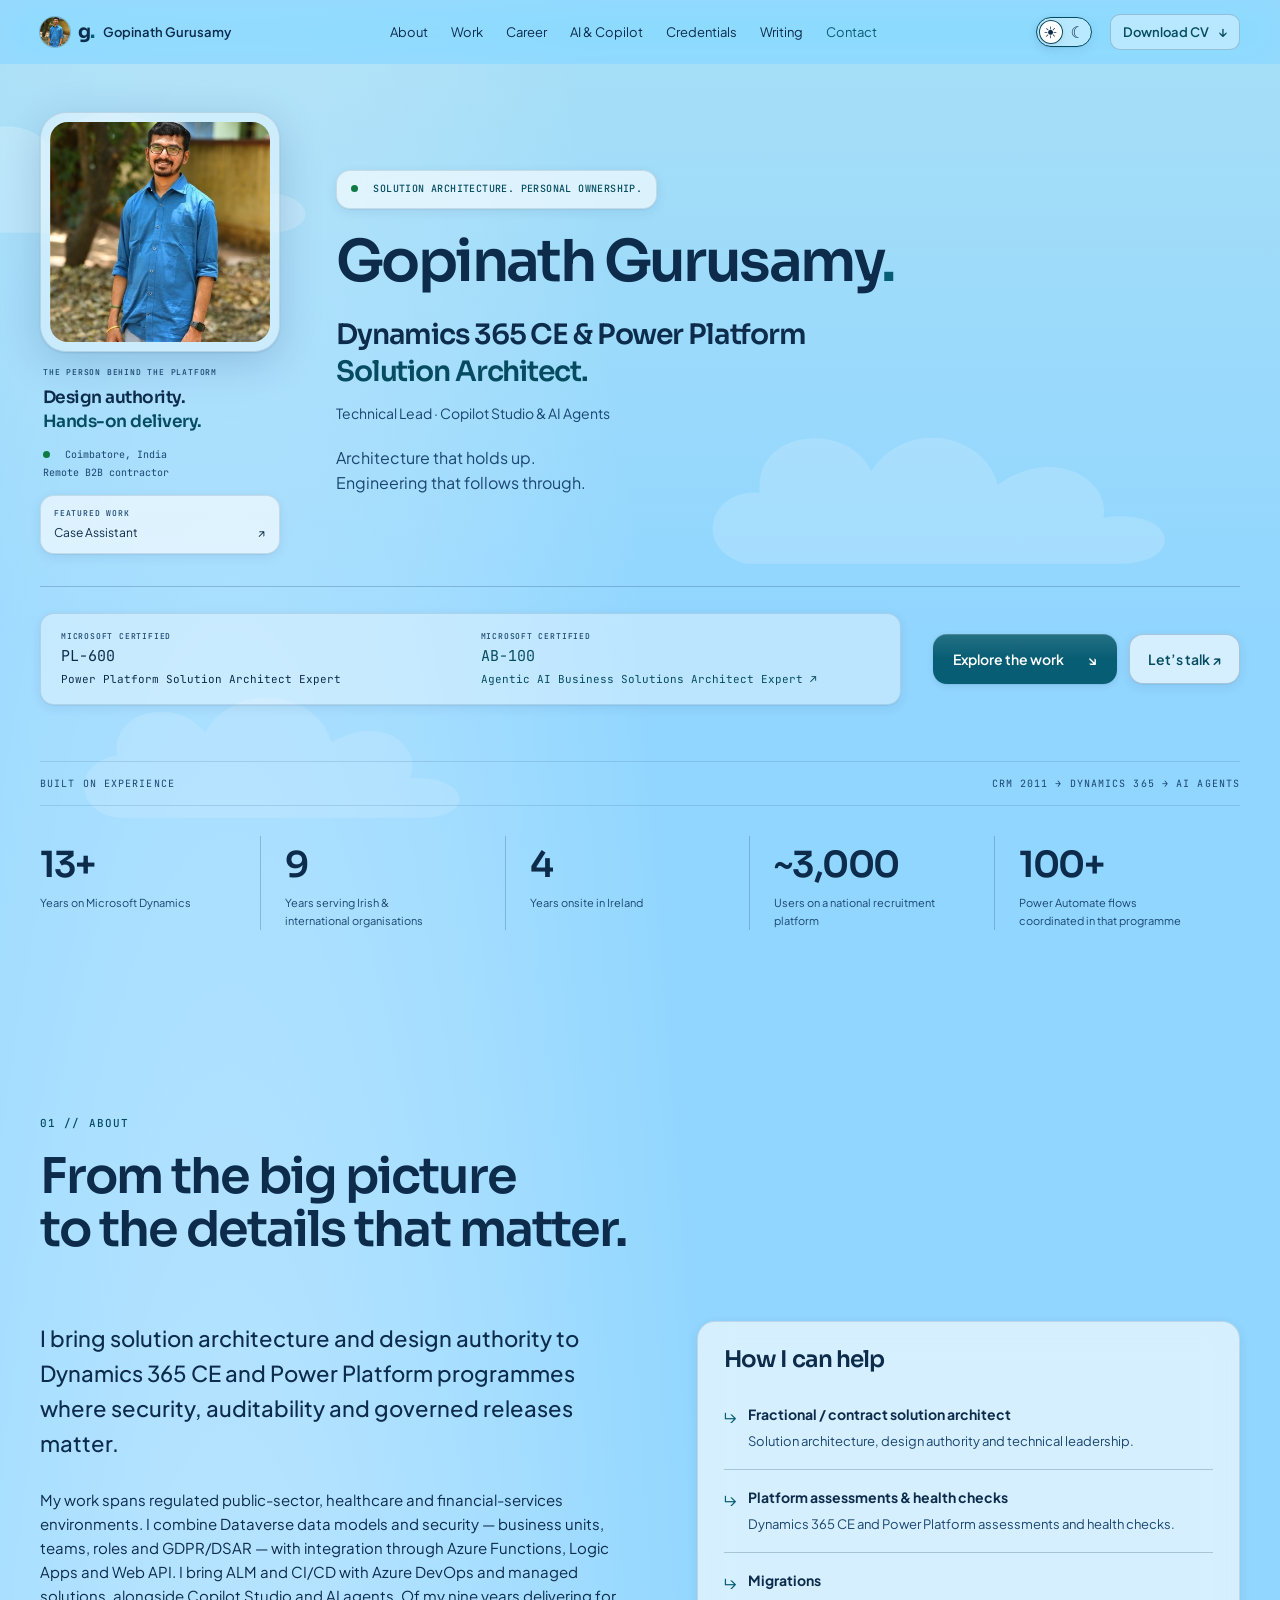
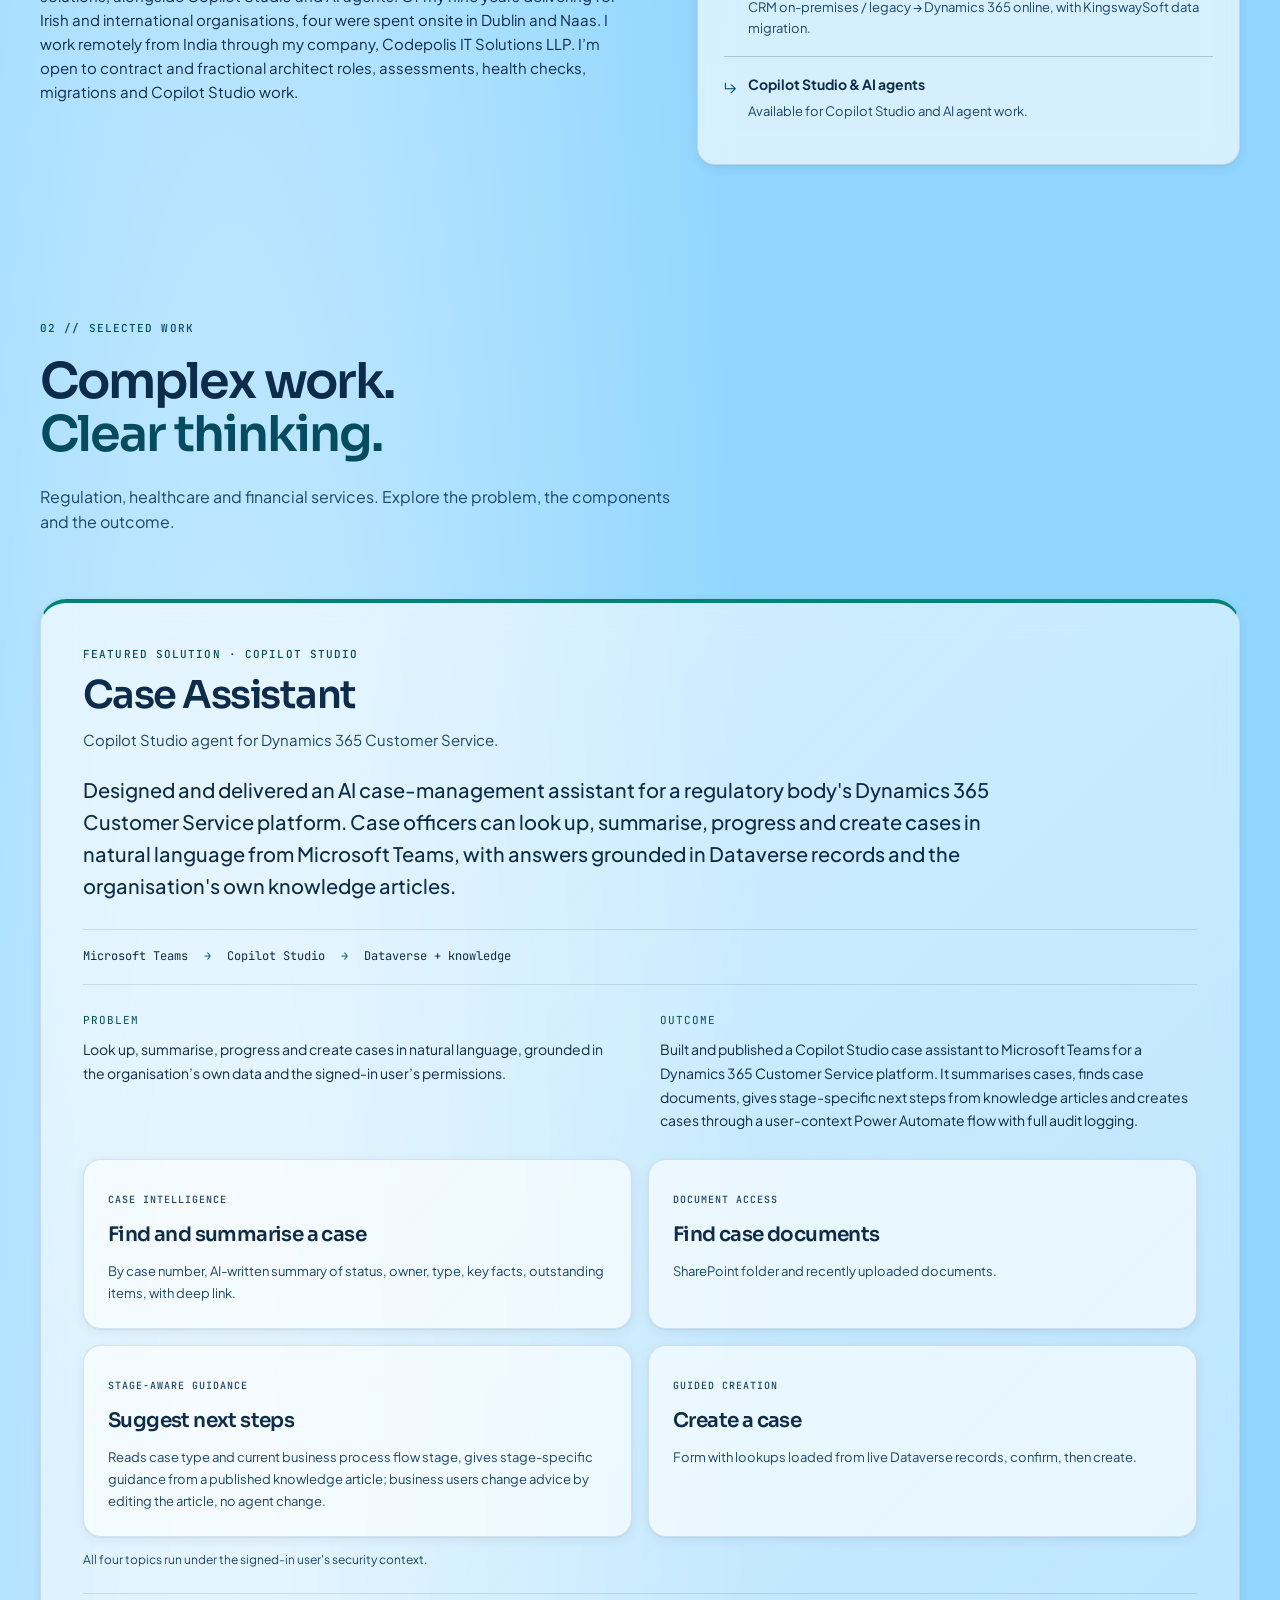
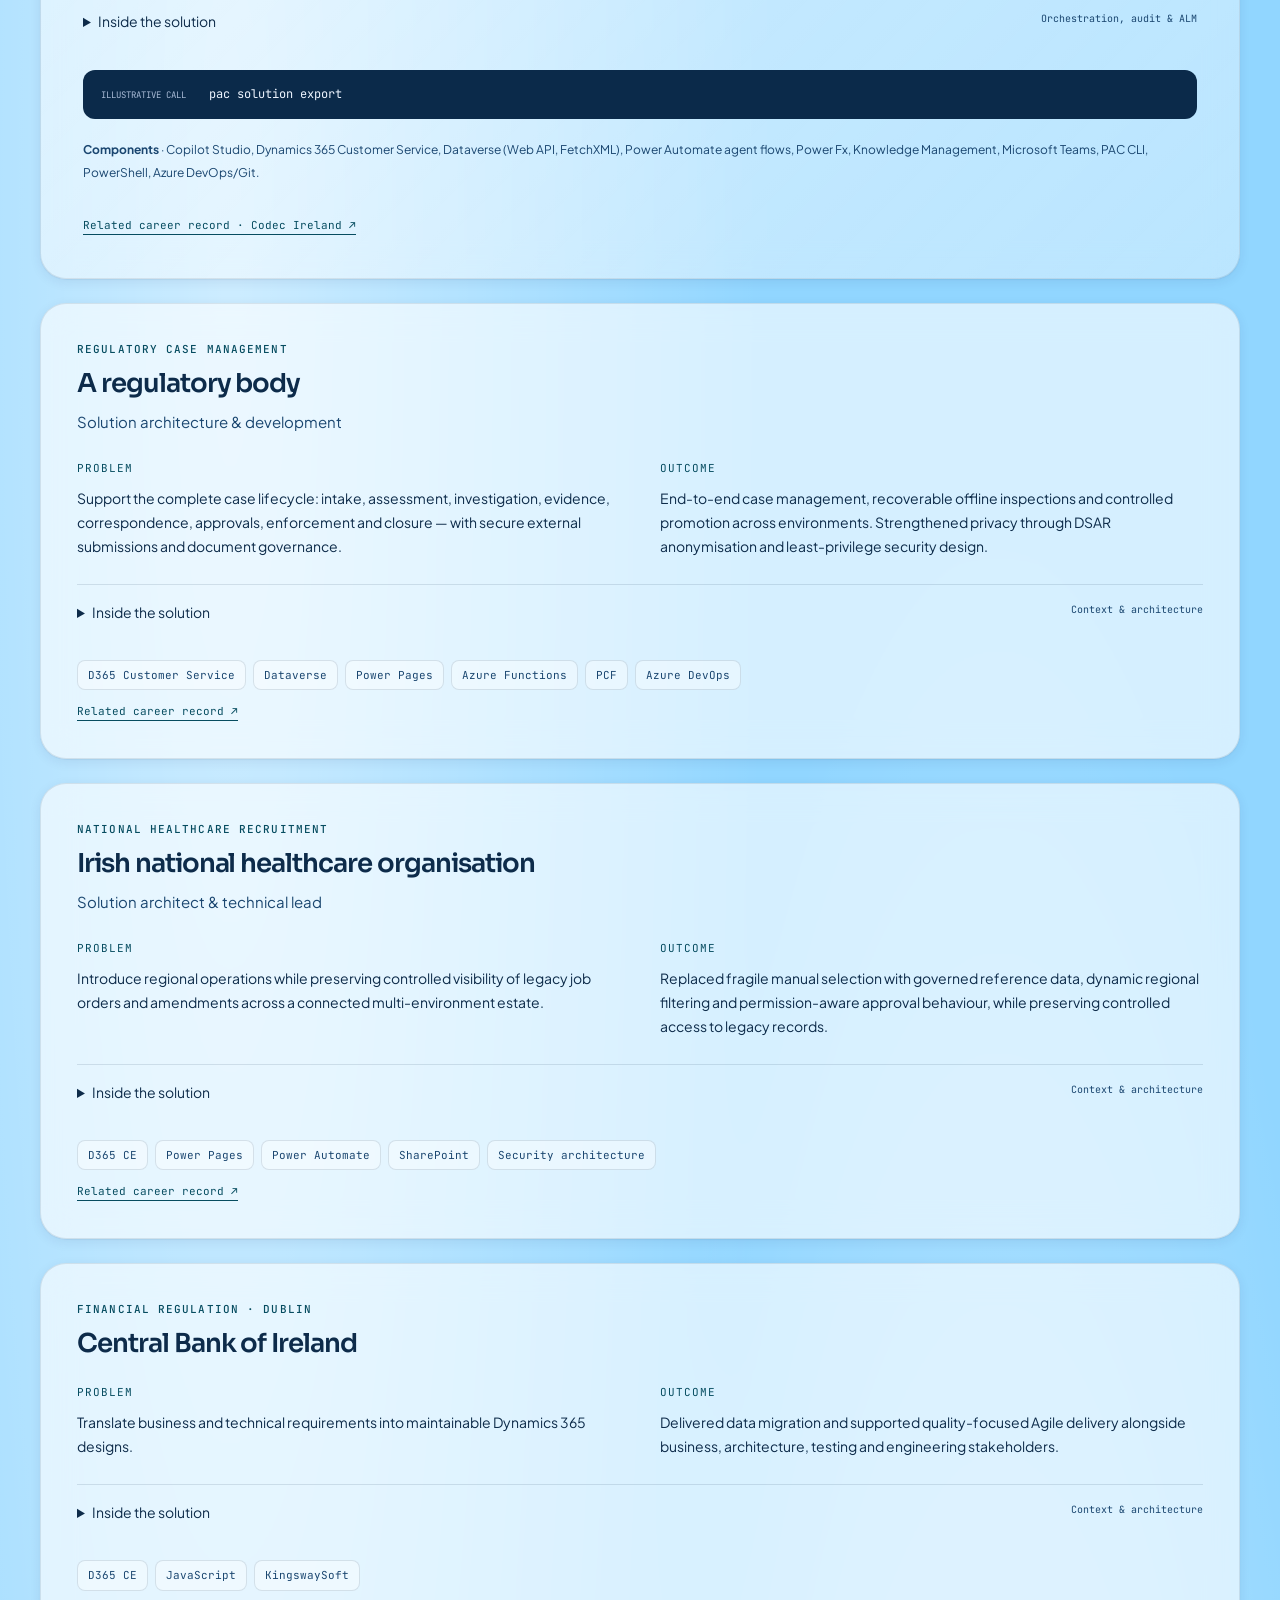
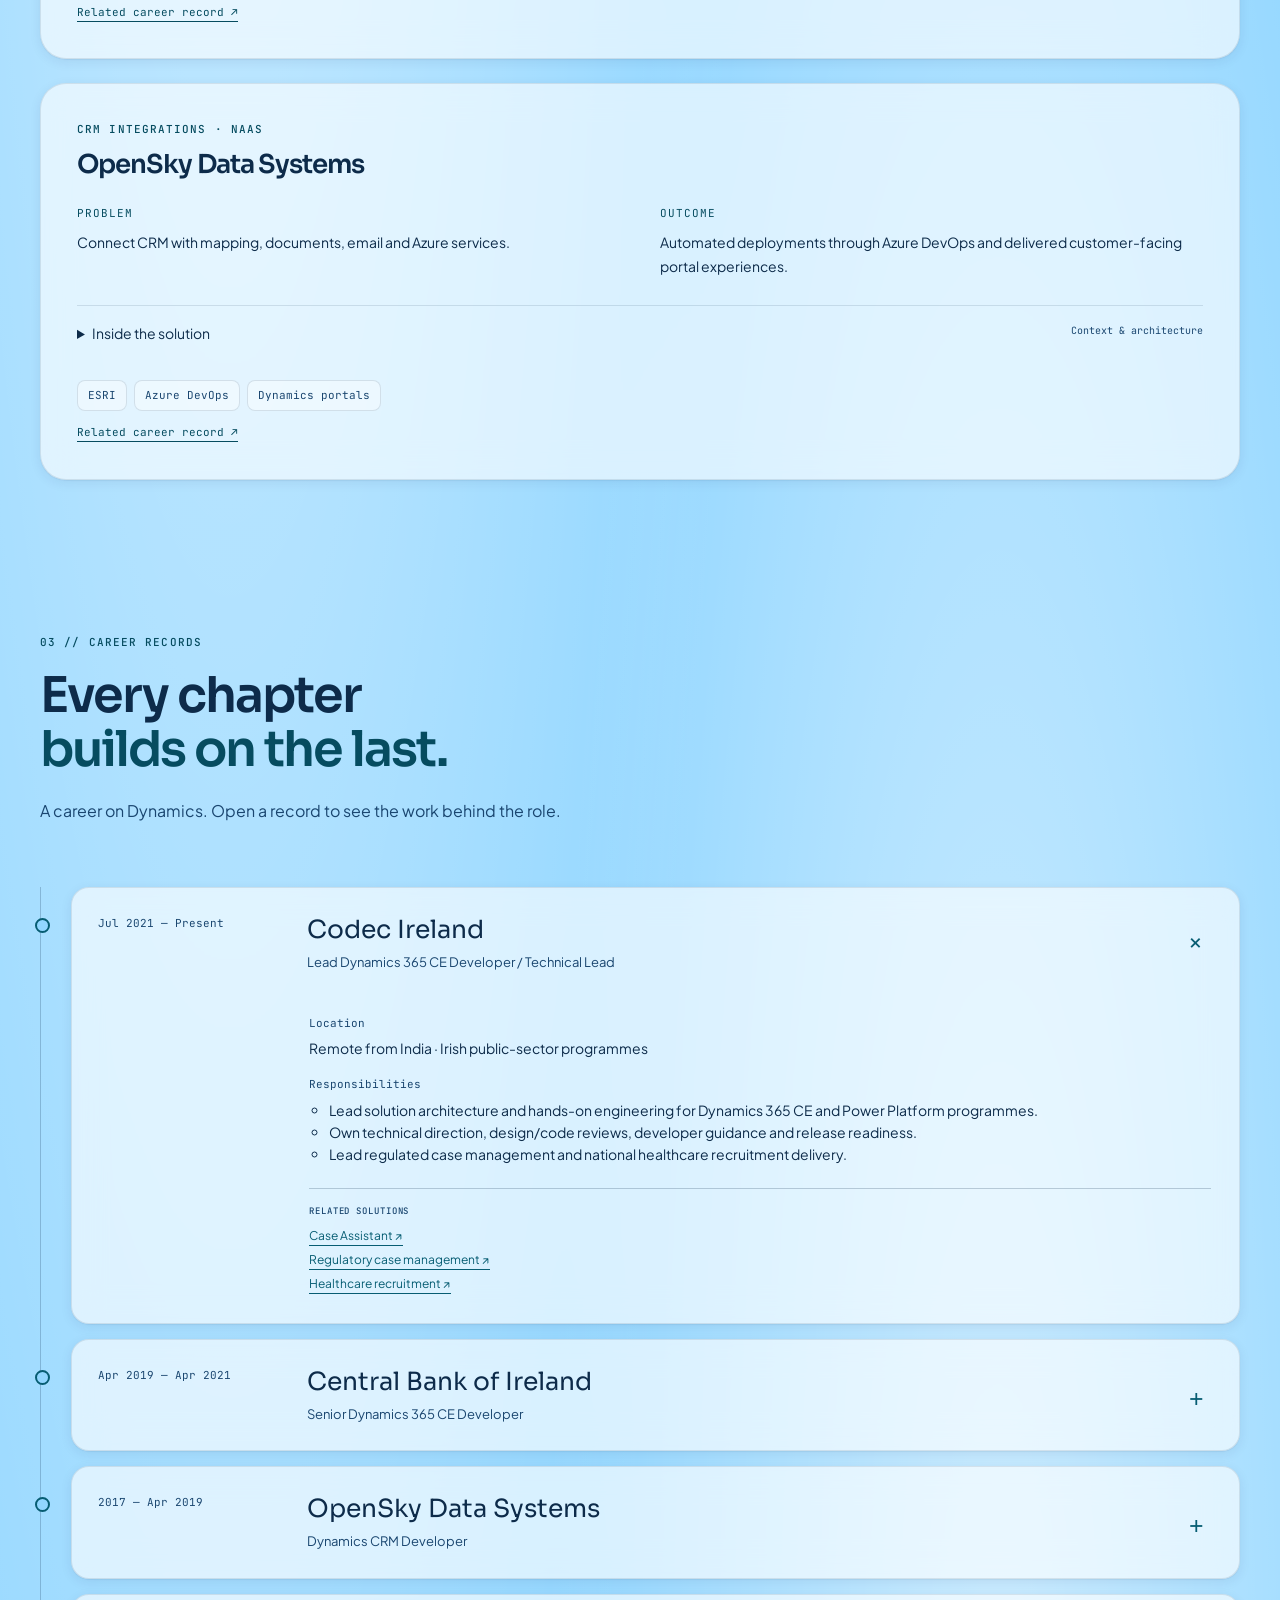
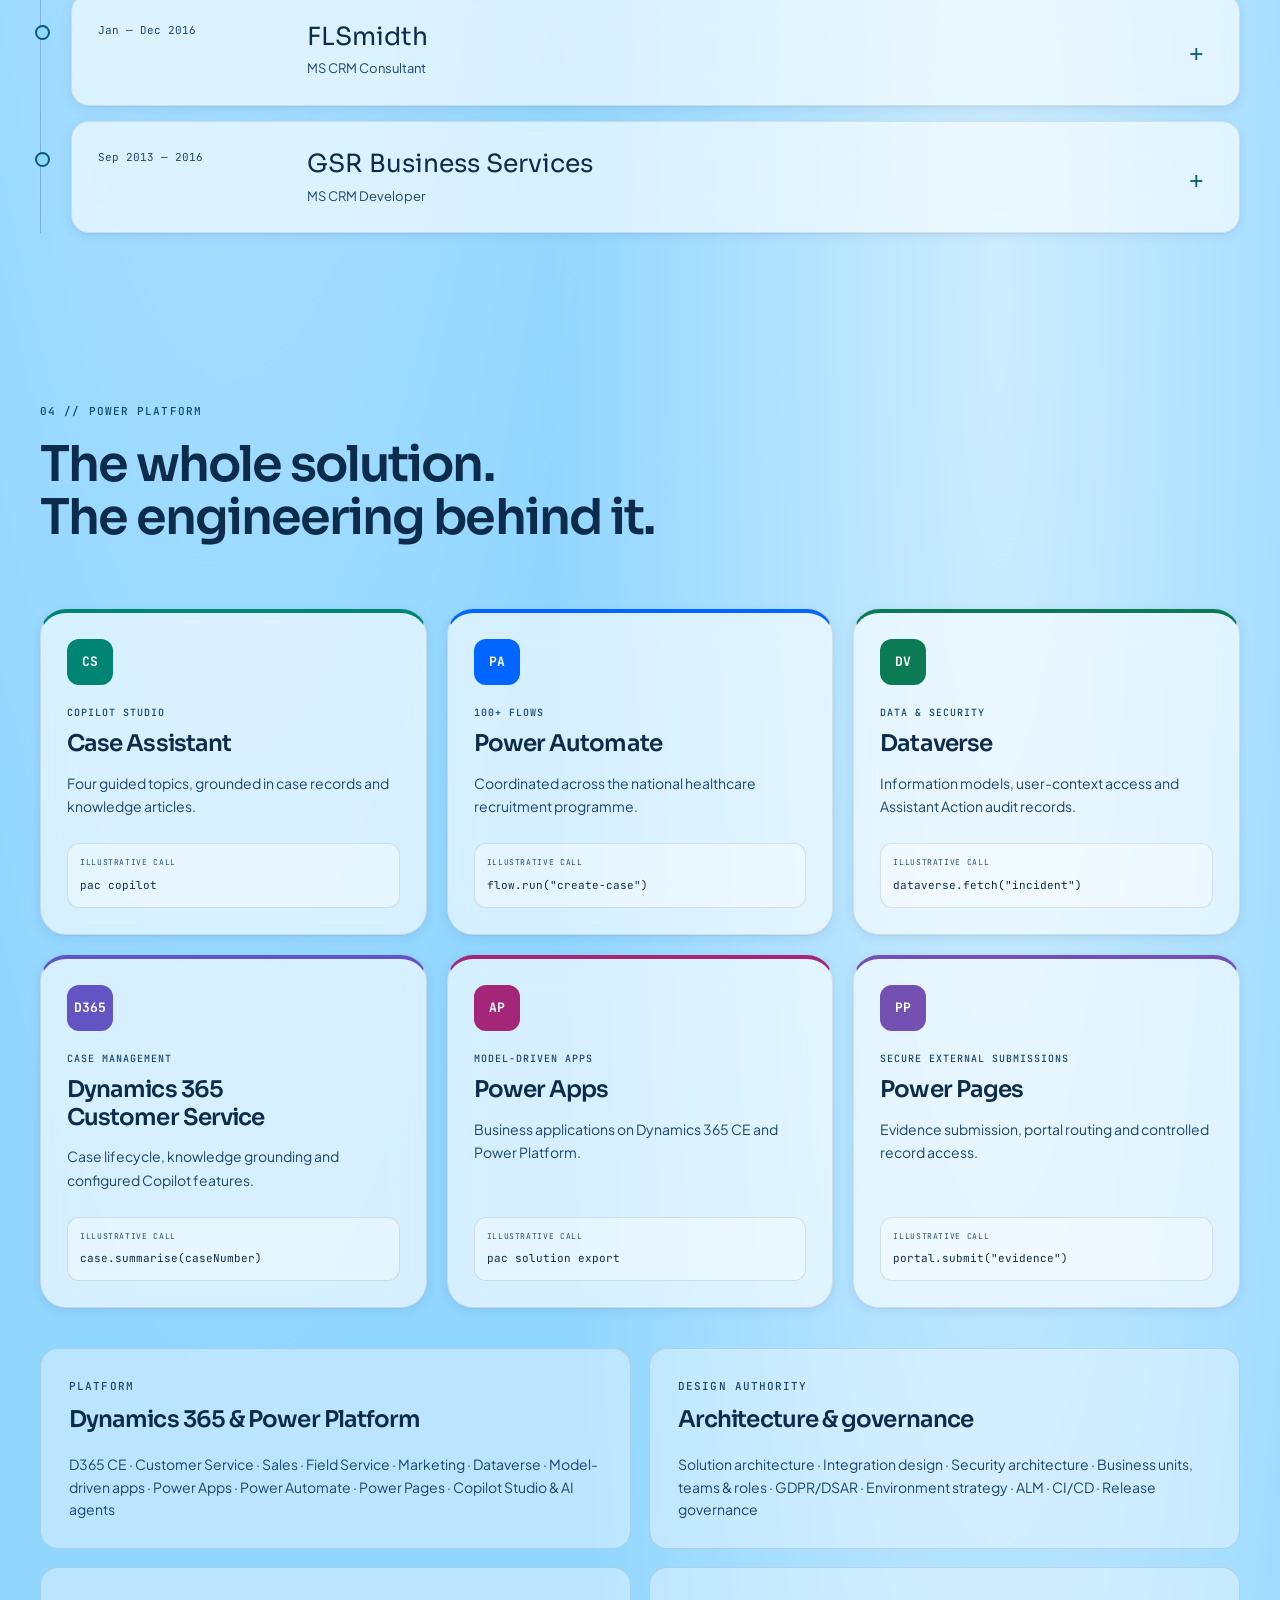
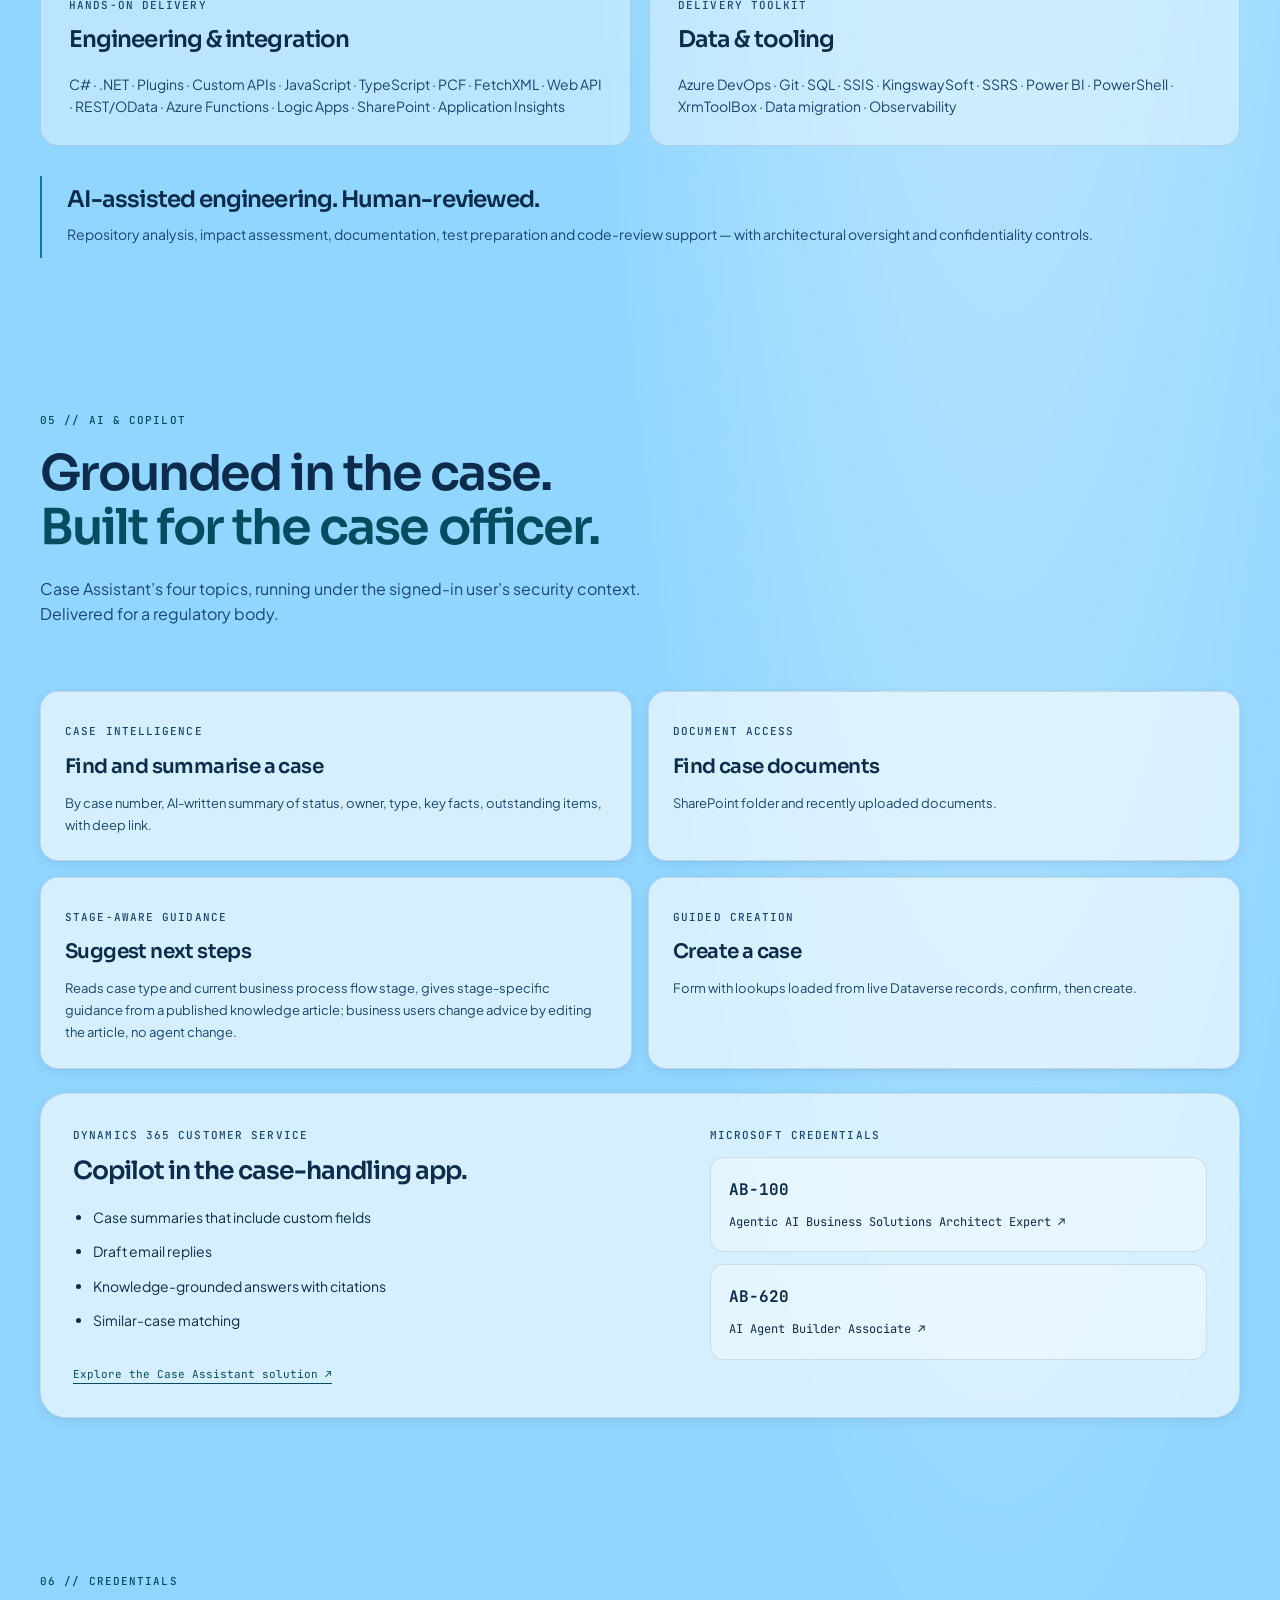
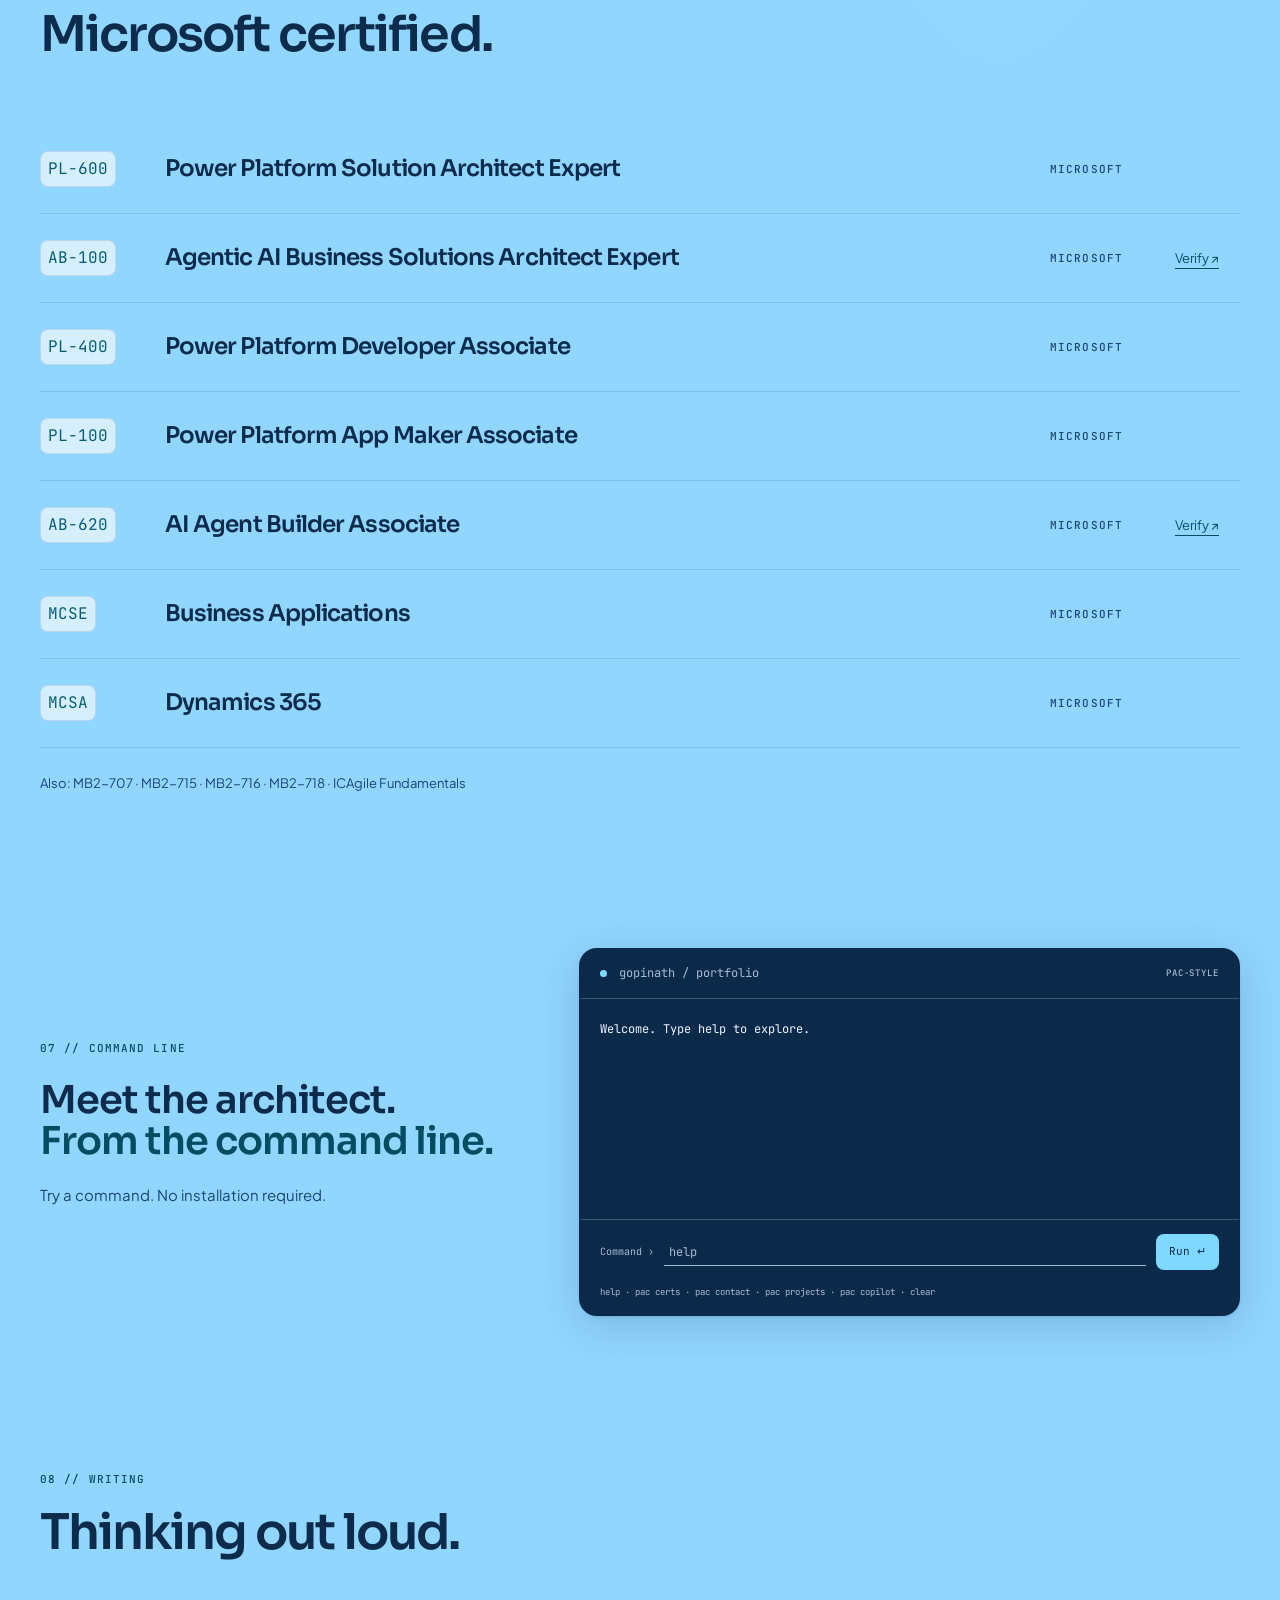
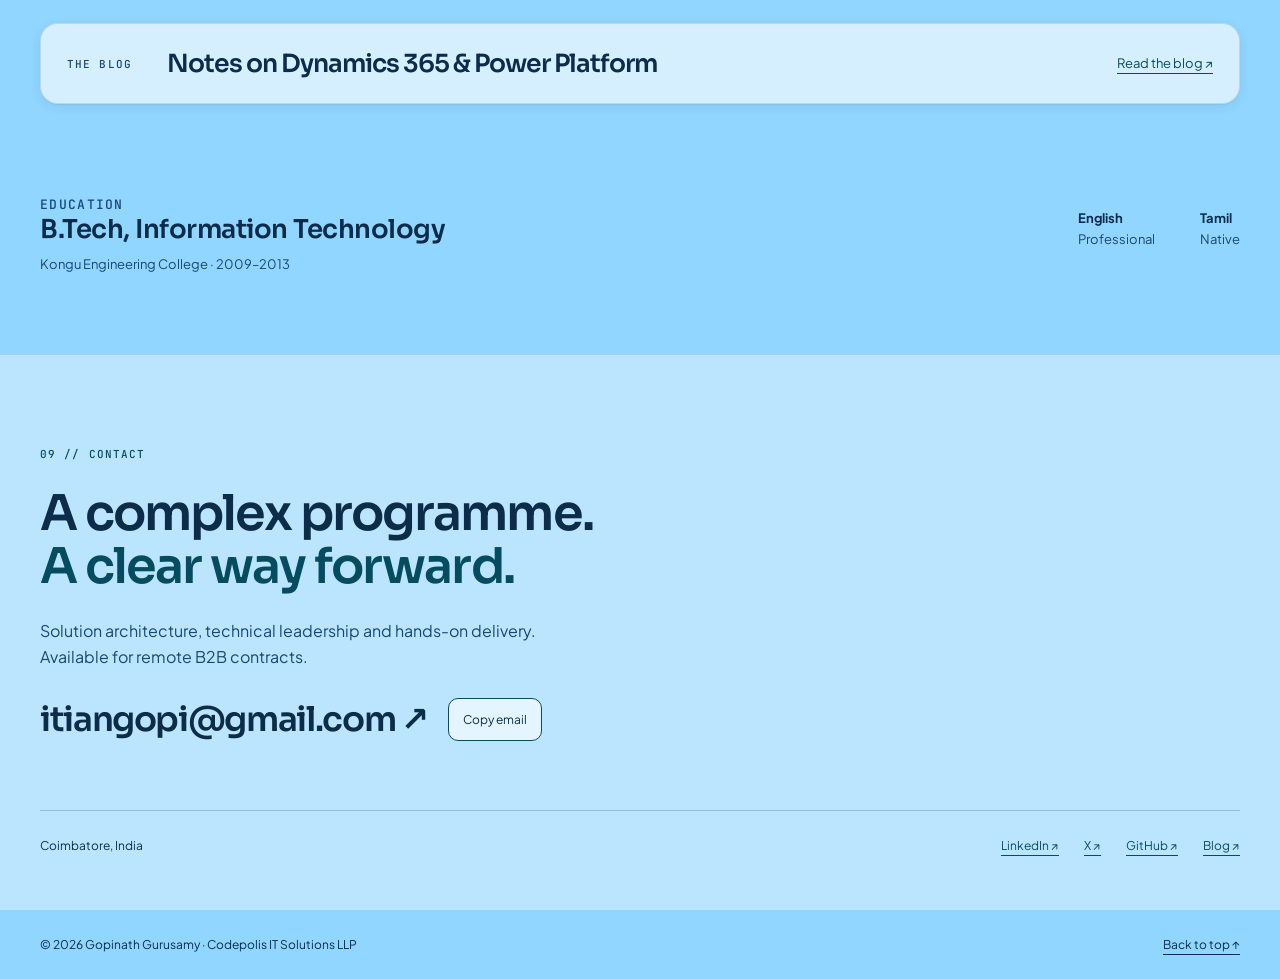
==== commit 103f1808: "Add subtle theme backgrounds, a teal accent, and a reworked hero. Dark theme has twinkling and occas" ====
--- a/index.html
+++ b/index.html
@@ -6,7 +6,7 @@
 <title>Gopinath—PL-600 &amp; AB-100 certified—Copilot Studio &amp; AI agents</title>
 <meta content="Gopinath Gurusamy — PL-600 &amp; AB-100 certified Dynamics 365 CE &amp; Power Platform Solution Architect and Technical Lead. Copilot Studio &amp; AI agents. Remote B2B contracts." name="description">
 <link href="https://gopinath29.github.io/gopinath-portfolio/" rel="canonical">
-<meta content="#7ec8ff" name="theme-color">
+<meta content="#91d6ff" name="theme-color">
 <meta content="website" property="og:type">
 <meta content="Gopinath Gurusamy — PL-600 &amp; AB-100 certified Architect | Copilot Studio &amp; AI agents" property="og:title">
 <meta content="PL-600 &amp; AB-100 certified. Dynamics 365 CE &amp; Power Platform solution architecture, technical leadership, Copilot Studio &amp; AI agents. Remote B2B contracts." property="og:description">
@@ -25,8 +25,8 @@
 
 <link rel="preload" href="assets/fonts/sora.ttf" as="font" type="font/ttf" crossorigin>
 <link rel="preload" href="assets/fonts/plus-jakarta-sans.ttf" as="font" type="font/ttf" crossorigin>
-<link href="assets/css/styles.css?v=11" rel="stylesheet">
-<script defer src="assets/js/main.js?v=11"></script>
+<link href="assets/css/styles.css?v=12" rel="stylesheet">
+<script defer src="assets/js/main.js?v=12"></script>
 <script type="application/ld+json">
   {
     "@context": "https://schema.org",
@@ -123,6 +123,16 @@
 <style>.headshot{max-width:100%;height:auto;border-radius:24px}</style>
 </head>
 <body>
+<div class="atmosphere" aria-hidden="true" data-state="paused">
+  <div class="sky-light">
+    <svg class="cloud cloud-one" viewBox="0 0 240 90"><path d="M30,78C-2,78-4,43,25,39C21,10,64,2,80,25C98-9,151-1,159,31C192,11,217,36,208,53C246,51,250,78,215,78Z" fill="currentColor"/></svg>
+    <svg class="cloud cloud-two" viewBox="0 0 240 90"><path d="M22,78C-6,71,2,39,29,41C26,7,76,4,87,30C106,1,147,11,153,37C182,16,212,34,208,54C246,48,252,78,216,78Z" fill="currentColor"/></svg>
+    <svg class="cloud cloud-three" viewBox="0 0 240 90"><path d="M30,78C-2,78-4,43,25,39C21,10,64,2,80,25C98-9,151-1,159,31C192,11,217,36,208,53C246,51,250,78,215,78Z" fill="currentColor"/></svg>
+    <svg class="sky-plane plane-one" viewBox="0 0 80 40"><path d="m4,19,26-2L19,3l7-1,24,14,20-1q9,0,9,4t-9,4l-20-1-24,14-7-1,11-14-17,2-6,6-5-1,4-8-4-8,5-1Z" fill="currentColor"/></svg>
+    <svg class="sky-plane plane-two" viewBox="0 0 80 40"><path d="m4,19,26-2L19,3l7-1,24,14,20-1q9,0,9,4t-9,4l-20-1-24,14-7-1,11-14-17,2-6,6-5-1,4-8-4-8,5-1Z" fill="currentColor"/></svg>
+  </div>
+  <div class="sky-dark"><div class="star-field"></div><span class="shooting-star shooting-one"></span><span class="shooting-star shooting-two"></span></div>
+</div>
 <a class="skip-link" href="#main">Skip to content</a>
 <header class="masthead"><div class="page-width masthead-row">
 <a class="wordmark" href="#top" aria-label="Gopinath Gurusamy, back to top">g<span aria-hidden="true">.</span> <span class="wordmark-name">Gopinath Gurusamy</span></a>
@@ -133,28 +143,31 @@
 </header>
 <main id="main" tabindex="-1">
 <section class="hero page-width" id="top" aria-labelledby="hero-title">
+<aside class="portrait-note" aria-label="Meet Gopinath"><div class="portrait-border"><img class="headshot" src="assets/img/headshot.jpg" alt="Gopinath Gurusamy" width="400" height="400" loading="eager" fetchpriority="high" decoding="async"></div>
+
+<div class="portrait-caption"><span class="micro">The person behind the platform</span> <p>Design authority.<br> <em>Hands-on delivery.</em></p></div>
+
+<div class="location-note"><span class="availability-dot" aria-hidden="true"></span> Coimbatore, India<br>  Remote B2B contractor</div>
+
+<a class="latest-note" href="#case-assistant"><span class="micro">Featured work</span> Case Assistant <span aria-hidden="true">↗</span></a>
+</aside>
 <div class="hero-story"><p class="kicker"><span class="availability-dot" aria-hidden="true"></span> Solution architecture. Personal ownership.</p>
-<h1 id="hero-title">Gopinath<br> Gurusamy<span class="accent">.</span></h1>
+<h1 id="hero-title">Gopinath Gurusamy<span class="accent">.</span></h1>
 <p class="position-line">Dynamics 365 CE &amp; Power Platform<br> <em>Solution Architect.</em></p>
 <p class="hero-role">Technical Lead · Copilot Studio &amp; AI Agents</p>
 <p class="hero-thesis">Architecture that holds up.<br> Engineering that follows through.</p>
-<div class="credential-pair" role="group" aria-label="Featured Microsoft certifications">
+
+
+
+
+</div>
+
+
+<div class="hero-proof"><div class="credential-pair" role="group" aria-label="Featured Microsoft certifications">
 <p><span class="micro">Microsoft Certified</span> <strong>PL-600</strong> <span>Power Platform Solution Architect Expert</span></p>
 <a href="https://learn.microsoft.com/en-us/users/gopinathgurusamy-9343/credentials/71c8c88020980655" target="_blank" rel="noopener"><span class="micro">Microsoft Certified</span> <strong>AB-100</strong> <span>Agentic AI Business Solutions Architect Expert ↗</span></a>
 </div>
-
-<div class="hero-links"><a class="solid-link" href="#work">Explore the work <span aria-hidden="true">↘</span></a> <a class="underlined-link" href="mailto:itiangopi@gmail.com">Let’s talk ↗</a></div>
-
-</div>
-
-<aside class="portrait-note" aria-label="Meet Gopinath"><div class="portrait-border"><img class="headshot" src="assets/img/headshot.jpg" alt="Gopinath Gurusamy" width="400" height="400" loading="eager" fetchpriority="high" decoding="async"></div>
-
-<div class="portrait-caption"><span class="micro">The person behind the platform</span> <p>Design authority.<br> <em>Hands-on delivery.</em></p></div>
-
-<div class="location-note"><span class="availability-dot" aria-hidden="true"></span> Coimbatore, India<br>  Remote B2B contractor</div>
-
-<a class="latest-note" href="#case-assistant"><span class="micro">Featured work</span> Case Assistant <span aria-hidden="true">↗</span></a>
-</aside>
+<div class="hero-links"><a class="solid-link" href="#work">Explore the work <span aria-hidden="true">↘</span></a> <a class="underlined-link" href="mailto:itiangopi@gmail.com">Let’s talk ↗</a></div></div>
 </section>
 
 <nav class="mobile-nav page-width" aria-label="Section navigation"><a href="#about">About</a> <a href="#work">Work</a> <a href="#experience">Career</a> <a href="#copilot">AI &amp; Copilot</a> <a href="#certifications">Credentials</a> <a href="#writing">Writing</a> <a href="#contact">Contact</a></nav>
--- a/assets/css/styles.css
+++ b/assets/css/styles.css
@@ -1,10 +1,10 @@
-/* Original portfolio implementation; visual tokens measured from the live reference. */
+/* Original portfolio implementation; v4 teal-blue accents over sky and navy. */
 @font-face{font-family:Sora;src:url(../fonts/sora.ttf) format("truetype");font-weight:100 800;font-display:swap}
 @font-face{font-family:"Plus Jakarta Sans";src:url(../fonts/plus-jakarta-sans.ttf) format("truetype");font-weight:200 800;font-display:swap}
 @font-face{font-family:"JetBrains Mono";src:url(../fonts/jetbrains-mono.ttf) format("truetype");font-weight:100 800;font-display:swap}
-:root{color-scheme:light;--bg:#7ec8ff;--hero-bg:#a8dff6;--surface:#8fd0ff;--text:#0d2b4a;--text-2: #1a4670;--text-3: #24507a;--hair:rgba(13,43,74,.12);--hair-2: rgba(13,43,74,.22);--card:#fff;--card-2: #f2f8ff;--card-border:rgba(13,43,74,.10);--gold:#1470d2;--accent:#0b5cc2;--accent-ink:#08418a;--btn:#0b2a4a;--on-btn:#fff;--nav-bg:rgba(126,200,255,.72);--glow:rgba(255,255,255,.55);--glass:rgba(255,255,255,.62);--glass-2: rgba(255,255,255,.38);--hud:#08418a;--ghost-ink:#fff;--ghost-a:45%;--panel:#0b2a4a;--panel-ink:#eef5ff;--panel-dim:#a8bad6;--panel-hi:#7fd8ff;--bubble-me:#d6f6cc;--screen:#e9f5ff;--sh-rest:0 .5px 1px rgba(6,40,90,.10),0 3px 12px rgba(6,40,90,.08);--sh-float:0 1px 2px rgba(6,40,90,.12),0 10px 44px rgba(6,40,90,.18);--sh-btn:0 .5px 1px rgba(6,40,90,.12),0 2px 6px rgba(6,40,90,.10);--ok:#0f7a43;--warn:#9a4a06;--r:18px;--ease:cubic-bezier(.2,.8,.2,1);--ease-p:cubic-bezier(.34,1.4,.64,1);--head:"Sora",system-ui,sans-serif;--body:"Plus Jakarta Sans",system-ui,sans-serif;--mono:"JetBrains Mono",ui-monospace,SFMono-Regular,Menlo,monospace;--pad:clamp(20px,4vw,40px);--paper:var(--bg);--ink:var(--text);--subtle:var(--text-2);--rule:var(--hair-2);--wash:var(--surface);--inverse:var(--on-btn);--deep:var(--btn);--heading:var(--head)}
-@media(prefers-color-scheme:dark){:root:not([data-theme=light]){color-scheme:dark;--bg:#081631;--hero-bg:#0d2247;--surface:#0b1d3d;--text:#eef5ff;--text-2: #a8bad6;--text-3: #9db3d3;--hair:rgba(160,190,255,.12);--hair-2: rgba(160,190,255,.22);--card:#13264c;--card-2: #152b55;--card-border:rgba(150,185,255,.18);--gold:#39d0ff;--accent:#8fc3ff;--accent-ink:#8fc3ff;--btn:#8fc3ff;--on-btn:#0b2a4a;--nav-bg:rgba(8,22,49,.72);--glow:rgba(57,208,255,.12);--glass:rgba(19,38,76,.62);--glass-2: rgba(19,38,76,.38);--hud:#39d0ff;--ghost-ink:#8fc3ff;--ghost-a:14%;--panel:#050e22;--panel-ink:#eef5ff;--panel-dim:#9db3d3;--panel-hi:#39d0ff;--bubble-me:#134a3a;--screen:#0b1d3d;--sh-rest:0 .5px 1px rgba(4,14,36,.4),0 3px 12px rgba(4,14,36,.35);--sh-float:0 1px 2px rgba(4,14,36,.5),0 10px 44px rgba(4,14,36,.6);--sh-btn:0 .5px 1px rgba(4,14,36,.4),0 2px 6px rgba(4,14,36,.3);--ok:#4ade80;--warn:#fbbf24}}
-:root[data-theme=dark]{color-scheme:dark;--bg:#081631;--hero-bg:#0d2247;--surface:#0b1d3d;--text:#eef5ff;--text-2: #a8bad6;--text-3: #9db3d3;--hair:rgba(160,190,255,.12);--hair-2: rgba(160,190,255,.22);--card:#13264c;--card-2: #152b55;--card-border:rgba(150,185,255,.18);--gold:#39d0ff;--accent:#8fc3ff;--accent-ink:#8fc3ff;--btn:#8fc3ff;--on-btn:#0b2a4a;--nav-bg:rgba(8,22,49,.72);--glow:rgba(57,208,255,.12);--glass:rgba(19,38,76,.62);--glass-2: rgba(19,38,76,.38);--hud:#39d0ff;--ghost-ink:#8fc3ff;--ghost-a:14%;--panel:#050e22;--panel-ink:#eef5ff;--panel-dim:#9db3d3;--panel-hi:#39d0ff;--bubble-me:#134a3a;--screen:#0b1d3d;--sh-rest:0 .5px 1px rgba(4,14,36,.4),0 3px 12px rgba(4,14,36,.35);--sh-float:0 1px 2px rgba(4,14,36,.5),0 10px 44px rgba(4,14,36,.6);--sh-btn:0 .5px 1px rgba(4,14,36,.4),0 2px 6px rgba(4,14,36,.3);--ok:#4ade80;--warn:#fbbf24}
+:root{color-scheme:light;--bg:#91d6ff;--hero-bg:#a8dff6;--surface:#8fd0ff;--text:#0d2b4a;--text-2: #1a4670;--text-3: #24507a;--hair:rgba(13,43,74,.12);--hair-2: rgba(13,43,74,.22);--card:#fff;--card-2: #f2f8ff;--card-border:rgba(13,43,74,.10);--gold:#087e96;--accent:#075d73;--accent-ink:#064c60;--btn:#075d73;--on-btn:#fff;--nav-bg:rgba(145,214,255,.72);--glow:rgba(255,255,255,.55);--glass:rgba(255,255,255,.62);--glass-2: rgba(255,255,255,.38);--hud:#064c60;--ghost-ink:#fff;--ghost-a:45%;--panel:#0b2a4a;--panel-ink:#eef5ff;--panel-dim:#a8bad6;--panel-hi:#7fd8ff;--bubble-me:#d6f6cc;--screen:#e9f5ff;--sh-rest:0 .5px 1px rgba(6,40,90,.10),0 3px 12px rgba(6,40,90,.08);--sh-float:0 1px 2px rgba(6,40,90,.12),0 10px 44px rgba(6,40,90,.18);--sh-btn:0 .5px 1px rgba(6,40,90,.12),0 2px 6px rgba(6,40,90,.10);--ok:#0f7a43;--warn:#9a4a06;--r:18px;--ease:cubic-bezier(.2,.8,.2,1);--ease-p:cubic-bezier(.34,1.4,.64,1);--head:"Sora",system-ui,sans-serif;--body:"Plus Jakarta Sans",system-ui,sans-serif;--mono:"JetBrains Mono",ui-monospace,SFMono-Regular,Menlo,monospace;--pad:clamp(20px,4vw,40px);--paper:var(--bg);--ink:var(--text);--subtle:var(--text-2);--rule:var(--hair-2);--wash:var(--surface);--inverse:var(--on-btn);--deep:var(--btn);--heading:var(--head)}
+@media(prefers-color-scheme:dark){:root:not([data-theme=light]){color-scheme:dark;--bg:#081631;--hero-bg:#0d2247;--surface:#0b1d3d;--text:#eef5ff;--text-2: #a8bad6;--text-3: #9db3d3;--hair:rgba(160,190,255,.12);--hair-2: rgba(160,190,255,.22);--card:#13264c;--card-2: #152b55;--card-border:rgba(150,185,255,.18);--gold:#73dbdf;--accent:#80ded5;--accent-ink:#80ded5;--btn:#80ded5;--on-btn:#081631;--nav-bg:rgba(8,22,49,.72);--glow:rgba(115,219,223,.02);--glass:rgba(19,38,76,.62);--glass-2: rgba(19,38,76,.38);--hud:#73dbdf;--ghost-ink:#80ded5;--ghost-a:14%;--panel:#050e22;--panel-ink:#eef5ff;--panel-dim:#9db3d3;--panel-hi:#73dbdf;--bubble-me:#134a3a;--screen:#0b1d3d;--sh-rest:0 .5px 1px rgba(4,14,36,.4),0 3px 12px rgba(4,14,36,.35);--sh-float:0 1px 2px rgba(4,14,36,.5),0 10px 44px rgba(4,14,36,.6);--sh-btn:0 .5px 1px rgba(4,14,36,.4),0 2px 6px rgba(4,14,36,.3);--ok:#4ade80;--warn:#fbbf24}}
+:root[data-theme=dark]{color-scheme:dark;--bg:#081631;--hero-bg:#0d2247;--surface:#0b1d3d;--text:#eef5ff;--text-2: #a8bad6;--text-3: #9db3d3;--hair:rgba(160,190,255,.12);--hair-2: rgba(160,190,255,.22);--card:#13264c;--card-2: #152b55;--card-border:rgba(150,185,255,.18);--gold:#73dbdf;--accent:#80ded5;--accent-ink:#80ded5;--btn:#80ded5;--on-btn:#081631;--nav-bg:rgba(8,22,49,.72);--glow:rgba(115,219,223,.02);--glass:rgba(19,38,76,.62);--glass-2: rgba(19,38,76,.38);--hud:#73dbdf;--ghost-ink:#80ded5;--ghost-a:14%;--panel:#050e22;--panel-ink:#eef5ff;--panel-dim:#9db3d3;--panel-hi:#73dbdf;--bubble-me:#134a3a;--screen:#0b1d3d;--sh-rest:0 .5px 1px rgba(4,14,36,.4),0 3px 12px rgba(4,14,36,.35);--sh-float:0 1px 2px rgba(4,14,36,.5),0 10px 44px rgba(4,14,36,.6);--sh-btn:0 .5px 1px rgba(4,14,36,.4),0 2px 6px rgba(4,14,36,.3);--ok:#4ade80;--warn:#fbbf24}
 *{box-sizing:border-box}html{scroll-behavior:smooth;scroll-padding-top:100px}body{margin:0;background:var(--paper);color:var(--ink);font:15px/1.75 var(--body);-webkit-font-smoothing:antialiased}::selection{background:var(--ink);color:var(--paper)}a{color:inherit;text-underline-offset:5px}a:hover{color:var(--accent)}button,input{font:inherit}button{cursor:pointer}button,a,input,summary{ -webkit-tap-highlight-color:transparent}button{color:inherit}a:focus-visible,button:focus-visible,input:focus-visible,summary:focus-visible,[tabindex]:focus-visible{outline:3px solid var(--accent);outline-offset:5px}p{margin:0 0 1.2em}h1,h2,h3,h4{margin:0;font-weight:400}h1,h2,h3{font-family:var(--heading)}h1{font-size:clamp(64px,6.7vw,100px);line-height:1;letter-spacing:-5px}h2{font-size:clamp(36px,4.2vw,62px);line-height:1.12;letter-spacing:-2px}h3{font-size:29px;line-height:1.2;letter-spacing:-.6px}h4{font-size:15px;line-height:1.5;font-weight:700}em{color:var(--accent);font-weight:400}img{display:block;max-width:100%}ul,ol{padding-left:1.25rem}dd{margin:0}.page-width{width:min(1200px,calc(100% - 100px));margin-inline:auto}.micro,.kicker{font:11px/1.65 var(--mono);letter-spacing:1.3px;text-transform:uppercase}.micro{color:var(--subtle)}.kicker{color:var(--accent);margin:0 0 23px}.accent{color:var(--accent)}.skip-link{position:fixed;top:-90px;left:15px;z-index:100;background:var(--ink);color:var(--paper);padding:10px 20px}.skip-link:focus{top:10px}.sr-only{position:absolute;width:1px;height:1px;padding:0;overflow:hidden;clip:rect(0,0,0,0);white-space:nowrap;border:0}[hidden]{display:none!important}
 .masthead{position:sticky;top:0;background:var(--paper);z-index:20;border-bottom:1px solid var(--rule)}.masthead-row{height:84px;display:flex;gap:25px;align-items:center;justify-content:space-between}.wordmark{text-decoration:none;font:36px/1 var(--heading);letter-spacing:-2px;display:flex;align-items:center;white-space:nowrap}.wordmark>span:first-child{color:var(--accent)}.wordmark-name{font:11px/1.4 var(--body);letter-spacing:0;max-width:95px;white-space:normal;margin-left:12px}.desktop-nav{display:flex;gap:23px}.desktop-nav a{font-size:11px;text-decoration:none;padding-block:15px}.desktop-nav a[aria-current]{color:var(--accent);text-decoration:underline}.masthead-tools{display:flex;align-items:center;gap:18px;white-space:nowrap}.theme-toggle{background:none;border:1px solid var(--rule);border-radius:50%;width:39px;height:39px;font-size:23px;line-height:1}.cv-link{font-size:11px}.cv-link span{margin-left:7px}.hero{display:grid;grid-template-columns:1fr 340px;gap:90px;padding-top:72px;padding-bottom:75px;align-items:start}.hero-story>.kicker{margin-bottom:28px}.availability-dot{display:inline-block;width:7px;height:7px;background:var(--accent);border-radius:50%;margin-right:9px}.position-line{font-family:var(--heading);font-size:27px;line-height:1.35;margin:27px 0 12px}.hero-role{font-size:12px;color:var(--subtle)}.hero-thesis{font:20px/1.5 var(--heading);margin:24px 0}.credential-pair{display:grid;grid-template-columns:1fr 1fr;gap:24px;margin:26px 0 30px;border-top:1px solid var(--rule);padding-top:17px;max-width:600px}.credential-pair>p,.credential-pair>a{margin:0;display:block;font-size:10px;line-height:1.6;text-decoration:none}.credential-pair .micro{display:block;font-size:8px;letter-spacing:.8px}.credential-pair strong{font:17px/1.8 var(--mono);display:block}.credential-pair a>span:last-child{border-bottom:1px solid var(--rule)}.hero-links{display:flex;align-items:center;gap:28px}.solid-link{display:inline-flex;gap:28px;background:var(--ink);color:var(--paper);padding:13px 22px;border-radius:3px;text-decoration:none;font-size:12px}.solid-link:hover{background:var(--accent);color:var(--paper)}.underlined-link{font-size:12px}.portrait-note{padding-top:24px;position:relative}.portrait-border{padding:13px;border:1px solid var(--rule);border-radius:130px 130px 25px 25px;background:var(--wash)}.portrait-border .headshot{width:100%;height:auto;aspect-ratio:1/1.12;object-fit:cover;object-position:center 38%;border-radius:120px 120px 18px 18px;filter:saturate(.75)}.portrait-caption{padding:25px 10px 0}.portrait-caption p{font:31px/1.22 var(--heading);margin-top:12px}.location-note{border-top:1px solid var(--rule);padding:20px 10px;color:var(--subtle);font-size:11px}.latest-note{display:block;background:var(--wash);border-left:2px solid var(--accent);padding:14px 17px;text-decoration:none;font-size:12px}.latest-note .micro{display:block;margin-bottom:5px}.latest-note>span:last-child{float:right}.mobile-nav{display:none}.chapter-divider{display:flex;justify-content:space-between;font:10px/1.5 var(--mono);text-transform:uppercase;letter-spacing:1.1px;border-block:1px solid var(--rule);padding:14px 0;color:var(--subtle)}.delivery-metrics{display:grid;grid-template-columns:repeat(5,1fr);gap:25px;padding:26px 0 32px;margin:0}.delivery-metrics>div{display:flex;flex-direction:column-reverse;justify-content:flex-end;border-right:1px solid var(--rule);padding-right:20px}.delivery-metrics>div:last-child{border:0}.delivery-metrics dt{font-size:10px;line-height:1.65;color:var(--subtle);max-width:165px}.delivery-metrics dd{font:42px/1.6 var(--heading)}.chapter{padding-block:90px;border-bottom:1px solid var(--rule)}.chapter-heading{margin-bottom:40px}.chapter-heading .kicker{margin-bottom:15px}.chapter-description{max-width:570px;color:var(--subtle);font-size:13px;margin:20px 0 0}.about-layout{display:grid;grid-template-columns:1.1fr 1fr;gap:85px}.prose p:first-child{font:26px/1.5 var(--heading)}.prose p{font-size:13px}.services-list{padding:0 0 0 30px;border-left:1px solid var(--rule)}.services-list>h3{font-size:23px;margin-bottom:15px}.services-list article{position:relative;padding:15px 0 15px 24px;border-bottom:1px solid var(--rule)}.services-list article:last-child{border:0}.service-marker{position:absolute;left:0;color:var(--accent)}.services-list h4{font-size:12px}.services-list p{font-size:11px;color:var(--subtle);margin:6px 0 0}.solution-card{background:var(--surface);border:1px solid var(--rule);padding:35px 40px;margin-top:22px;border-radius:5px;scroll-margin-top:110px}.featured-solution{border-top:3px solid var(--accent);padding:45px 45px 28px}.solution-heading .kicker{margin-bottom:12px}.featured-solution h3{font-size:45px}.solution-subtitle{font-size:12px;color:var(--subtle);margin:12px 0 20px}.solution-summary{font:22px/1.55 var(--heading);max-width:950px}.system-route{display:flex;align-items:center;gap:20px;margin:27px 0;padding:17px 0;border-block:1px solid var(--rule);font:12px/1.6 var(--mono)}.system-route b{font-weight:400;color:var(--accent)}.solution-fields{display:grid;grid-template-columns:1fr 1fr;gap:40px;margin-block:26px}.solution-fields h4{color:var(--accent);font:10px/1.5 var(--mono);text-transform:uppercase;letter-spacing:1px;margin-bottom:10px}.solution-fields p{font-size:12px;margin:0}.topic-grid{display:grid;grid-template-columns:repeat(2,1fr);border:1px solid var(--rule);background:var(--paper)}.topic-grid article{padding:24px}.topic-grid article:nth-child(odd){border-right:1px solid var(--rule)}.topic-grid article:nth-child(-n+2){border-bottom:1px solid var(--rule)}.topic-grid h4{margin:9px 0;font-family:var(--heading);font-size:23px;font-weight:400}.topic-grid p{font-size:11px;margin:0;color:var(--subtle)}.topic-grid .micro{font-size:9px}.security-note{font-size:11px;color:var(--subtle);margin:13px 0 24px}.implementation{border-top:1px solid var(--rule);margin-top:22px}.implementation summary{padding:16px 0;cursor:pointer;font-size:12px;color:var(--ink)}.implementation summary>span{float:right;color:var(--subtle);font:10px/1.8 var(--mono)}.implementation[open] summary{border-bottom:1px solid var(--rule)}.contribution-list{font-size:12px;line-height:1.9;padding-left:20px}.contribution-list li{padding-block:7px}.project-detail{font-size:12px}.project-detail>div{margin:20px 0}.project-detail dt{font-weight:700;margin-bottom:7px}.technology-line{font-size:10px;line-height:1.9;color:var(--subtle);margin:20px 0}.record-relation{font:10px/1.8 var(--mono);color:var(--accent);display:inline-block;margin-top:12px}.component-tags{display:flex;flex-wrap:wrap;gap:7px;list-style:none;padding:0;margin:20px 0 0}.component-tags li{font:10px/1.7 var(--mono);padding:4px 9px;border:1px solid var(--rule);border-radius:3px;color:var(--subtle)}.career-records{list-style:none;padding:0 0 0 30px;margin:0;position:relative;border-left:1px solid var(--rule)}.career-records>li{position:relative;margin:0 0 15px;scroll-margin-top:110px}.career-records>li::before{content:"";position:absolute;left:-36px;top:31px;width:11px;height:11px;background:var(--paper);border:2px solid var(--accent);border-radius:50%}.career-record{border:1px solid var(--rule);background:var(--surface);border-radius:4px}.career-record summary{display:grid;grid-template-columns:185px 1fr 30px;column-gap:24px;padding:24px 28px;cursor:pointer;list-style:none}.career-record summary::-webkit-details-marker{display:none}.record-date{font:10px/1.8 var(--mono);color:var(--subtle);grid-row:1/3}.record-employer{font:26px/1.3 var(--heading);grid-column:2}.record-job{font-size:11px;color:var(--subtle);grid-column:2;margin-top:5px}.record-open{grid-column:3;grid-row:1/3;align-self:center;color:var(--accent);font-size:24px}.career-record[open] .record-open{transform:rotate(45deg)}.record-body{padding:0 28px 25px 237px;font-size:12px}.record-body dl{margin:0}.record-body dt{font:10px/1.8 var(--mono);color:var(--subtle);margin:15px 0 4px}.record-body ul{margin:0}.related-records{margin-top:22px;border-top:1px solid var(--rule);padding-top:15px}.related-records .micro{display:block;font-size:9px;margin-bottom:7px}.related-records a{display:block;font-size:11px;color:var(--accent);margin:5px 0}.expertise-board{display:grid;grid-template-columns:repeat(2,1fr);border-top:1px solid var(--rule);border-left:1px solid var(--rule)}.expertise-board article{padding:35px;border-bottom:1px solid var(--rule);border-right:1px solid var(--rule)}.expertise-board h3{margin:12px 0 20px}.expertise-board article>p:last-child{font-size:12px;color:var(--subtle);margin:0}.engineering-principle{margin-top:30px;border-left:2px solid var(--accent);padding:12px 25px}.engineering-principle h3{font-size:23px}.engineering-principle p{font-size:12px;color:var(--subtle);margin:10px 0 0}.copilot-chapter{background:var(--wash)}.copilot-topics{display:grid;grid-template-columns:repeat(3,1fr);gap:24px}.copilot-topics article{border-top:1px solid var(--rule);padding:24px 0}.topic-symbol{color:var(--accent);font:35px/1.5 var(--heading)}.copilot-topics h3{margin:12px 0}.copilot-topics p{font-size:12px;color:var(--subtle);margin:0}.credential-register{padding:0;list-style:none}.credential-register li{display:grid;grid-template-columns:100px 1fr 100px 65px;gap:25px;align-items:center;padding:24px 0;border-bottom:1px solid var(--rule)}.register-code{font:15px/1.5 var(--mono);color:var(--accent)}.credential-register h3{font-size:23px}.credential-register a{font-size:11px}.additional-learning{font-size:11px;color:var(--subtle);margin:25px 0 0}.terminal-layout{display:grid;grid-template-columns:.85fr 1.15fr;gap:65px;align-items:center}.terminal-layout h2{font-size:38px;letter-spacing:-1px}.terminal-layout>div:first-child>p:last-child{font-size:12px;color:var(--subtle);margin-top:20px}.terminal-widget{background:var(--panel);border:1px solid var(--hair-2);color:var(--panel-ink);border-radius:6px;overflow:hidden;min-width:0;font:12px/1.8 var(--mono)}.terminal-bar{display:flex;gap:12px;padding:14px 20px;border-bottom:1px solid var(--hair-2);color:var(--panel-dim);align-items:center}.terminal-bar>.micro{margin-left:auto;font-size:9px;color:var(--panel-dim)}.terminal-dot{width:7px;height:7px;border-radius:50%;background:var(--panel-hi)}.terminal-output{height:220px;overflow:auto;padding:20px;white-space:pre-wrap;overflow-wrap:anywhere}.terminal-output p{margin:0 0 15px}.terminal-output .command-echo{color:var(--panel-hi)}.terminal-form{display:flex;gap:10px;align-items:center;padding:14px 20px;border-top:1px solid var(--hair-2)}.terminal-form label{white-space:nowrap;font-size:10px;color:var(--panel-dim)}.terminal-form input{min-width:0;width:100%;background:none;border:0;border-bottom:1px solid var(--panel-dim);color:#fff;padding:5px;font:12px var(--mono);border-radius:0}.terminal-form input::placeholder{color:var(--panel-dim)}.terminal-form button{background:var(--accent);border:0;color:var(--panel);font-size:11px;padding:8px 13px;white-space:nowrap;border-radius:3px}.terminal-widget .terminal-hint{font:9px/1.8 var(--mono);color:var(--panel-dim);margin:0;padding:0 20px 15px}.journal-link{display:flex;gap:35px;align-items:center;border-block:1px solid var(--rule);padding:30px 0;text-decoration:none}.journal-link h3{flex:1;font-size:28px}.journal-link>span:last-child{font-size:11px;text-decoration:underline}.education-band{display:flex;justify-content:space-between;align-items:center;padding-block:45px;gap:30px}.education-band h2{font-size:26px;letter-spacing:-.5px}.education-band p{font-size:12px;margin:10px 0 0;color:var(--subtle)}.education-band dl{display:flex;gap:45px;font-size:11px}.education-band dt{font-weight:700}.education-band dd{color:var(--subtle)}.contact-chapter{background:var(--wash);padding:85px 0 40px}.contact-chapter h2{font-size:clamp(38px,4.5vw,65px)}.contact-chapter h2+p{font-size:12px;color:var(--subtle);margin:25px 0}.email-tools{display:flex;align-items:center;flex-wrap:wrap;gap:20px}.email-tools>a{font:clamp(20px,3vw,36px)/1.5 var(--heading);text-decoration:none}.copy-email{background:none;border:1px solid var(--rule);border-radius:3px;font-size:10px;padding:9px 12px}.copy-status{font-size:10px}.contact-links{display:flex;justify-content:space-between;border-top:1px solid var(--rule);padding-top:25px;margin-top:65px;gap:25px;font-size:11px}.contact-links ul{display:flex;gap:25px;list-style:none;padding:0;margin:0}.closing-line{display:flex;justify-content:space-between;gap:20px;font-size:10px;padding-block:25px}.closing-line p{margin:0}.error-page{padding-block:100px;min-height:75vh}.error-page h1{margin:30px 0;font-size:clamp(55px,6vw,85px)}.error-page p{max-width:550px;font-size:14px}.error-record{font:11px var(--mono);color:var(--accent-ink)}
 @media(hover:hover) and (prefers-reduced-motion:no-preference){.latest-note,.solid-link{transition:transform .2s,background .2s}.latest-note:hover,.solid-link:hover{transform:translateY(-3px)}.portrait-border{animation:arrive .7s ease-out both}@keyframes arrive{from{opacity:.5;transform:translateY(12px)}to{opacity:1;transform:none}}}
@@ -56,21 +56,21 @@
 .record-relation{font-size:11px;color:var(--accent-ink)}.component-tags li{border-color:var(--hair);border-radius:8px;background:var(--glass-2);font-size:11px;padding:5px 10px}
 .solution-call{font:12px/1.7 var(--mono);background:var(--panel);color:var(--panel-ink);padding:14px 18px;border-radius:12px;margin-top:22px}.solution-call span{font-size:9px;text-transform:uppercase;color:var(--panel-dim);margin-right:16px}.solution-call code{font-family:inherit}
 .career-record{border-radius:var(--r);background:var(--glass);border-color:var(--card-border);box-shadow:var(--sh-rest);backdrop-filter:blur(16px)}.career-record summary{padding:26px;grid-template-columns:185px 1fr 24px}.record-employer{font-size:25px}.record-job{font-size:13px}.record-date{font-size:11px}.record-body{font-size:14px}.record-body dt{font-size:11px}.related-records a{font-size:12px}
-.product-grid{display:grid;grid-template-columns:repeat(3,1fr);gap:20px;margin-bottom:40px}.platform-card{--product:#1470d2;position:relative;min-width:0;display:flex;flex-direction:column;padding:26px;border:1px solid var(--card-border);border-top:4px solid var(--product);border-radius:26px;background:var(--glass);box-shadow:var(--sh-rest);backdrop-filter:blur(16px)}
+.product-grid{display:grid;grid-template-columns:repeat(3,1fr);gap:20px;margin-bottom:40px}.platform-card{--product:#087e96;position:relative;min-width:0;display:flex;flex-direction:column;padding:26px;border:1px solid var(--card-border);border-top:4px solid var(--product);border-radius:26px;background:var(--glass);box-shadow:var(--sh-rest);backdrop-filter:blur(16px)}
 .tone-studio{--product:#008575}.tone-automate{--product:#0066ff}.tone-data{--product:#0b7b55}.tone-service{--product:#6354c4}.tone-apps{--product:#a42679}.tone-pages{--product:#7450b3}
 .product-tile{display:grid;place-items:center;width:46px;height:46px;border-radius:12px;background:var(--product);color:#fff;font:700 13px var(--mono);margin-bottom:20px}.platform-card>.micro{font-size:10px;margin-bottom:9px}.platform-card h3{font-size:23px;line-height:1.2;margin-bottom:14px}.platform-card>p:not(.micro){font-size:14px;line-height:1.7;color:var(--text-2);margin-bottom:24px}
 .product-call{margin-top:auto;padding:12px;border:1px solid var(--hair);border-radius:12px;background:var(--glass-2);font:11px/1.7 var(--mono);overflow-wrap:anywhere}.product-call span{display:block;text-transform:uppercase;letter-spacing:.08em;font-size:8px;color:var(--text-3);margin-bottom:6px}.product-call code{font:inherit}
 .expertise-board{gap:18px;border:0}.expertise-board article{border:1px solid var(--hair);border-radius:var(--r);background:var(--glass-2);padding:28px}.expertise-board h3{font-size:23px}.expertise-board article>p:last-child{font-size:14px}.engineering-principle{border-color:var(--gold)}.engineering-principle p{font-size:14px}
 .copilot-chapter{background:none}.copilot-config{display:grid;grid-template-columns:1.2fr 1fr;gap:40px;background:var(--glass);border:1px solid var(--card-border);border-radius:26px;padding:32px;margin-top:24px;box-shadow:var(--sh-rest)}.copilot-config h3{font-size:25px}.copilot-config li{font-size:14px;padding-block:6px}.copilot-credentials a{display:block;font:12px/1.8 var(--mono);padding:18px;border:1px solid var(--hair);border-radius:14px;text-decoration:none;margin-top:12px;background:var(--glass-2)}.copilot-credentials strong{display:block;font-size:16px;margin-bottom:7px}
 .credential-register li{padding:26px 0;border-color:var(--hair)}.credential-register h3{font-size:23px}.credential-register a{font-size:13px}.additional-learning{font-size:13px}.register-code{font-size:16px}
-.terminal-layout{gap:50px}.terminal-layout h2{font-size:clamp(30px,3vw,44px)}.terminal-layout>div:first-child>p:last-child{font-size:15px}.terminal-widget{background:var(--panel);color:var(--panel-ink);border:1px solid var(--hair-2);border-radius:var(--r);box-shadow:var(--sh-float);font-size:12px}.terminal-bar,.terminal-form{border-color:rgba(168,186,214,.3);color:var(--panel-dim)}.terminal-bar>.micro,.terminal-form label,.terminal-widget .terminal-hint{color:var(--panel-dim)}.terminal-output .command-echo{color:var(--panel-hi)}.terminal-dot{background:var(--panel-hi)}.terminal-form input{border-color:var(--panel-dim);color:var(--panel-ink)}.terminal-form input::placeholder{color:var(--panel-dim)}.terminal-form button{background:#8fc3ff;color:#0b2a4a;border-radius:8px}.terminal-widget :focus-visible{outline-color:var(--panel-hi)}
+.terminal-layout{gap:50px}.terminal-layout h2{font-size:clamp(30px,3vw,44px)}.terminal-layout>div:first-child>p:last-child{font-size:15px}.terminal-widget{background:var(--panel);color:var(--panel-ink);border:1px solid var(--hair-2);border-radius:var(--r);box-shadow:var(--sh-float);font-size:12px}.terminal-bar,.terminal-form{border-color:rgba(168,186,214,.3);color:var(--panel-dim)}.terminal-bar>.micro,.terminal-form label,.terminal-widget .terminal-hint{color:var(--panel-dim)}.terminal-output .command-echo{color:var(--panel-hi)}.terminal-dot{background:var(--panel-hi)}.terminal-form input{border-color:var(--panel-dim);color:var(--panel-ink)}.terminal-form input::placeholder{color:var(--panel-dim)}.terminal-form button{background:var(--panel-hi);color:var(--panel);border-radius:8px}.terminal-widget :focus-visible{outline-color:var(--panel-hi)}
 .journal-link{padding:26px;border:1px solid var(--hair);border-radius:var(--r);background:var(--glass);box-shadow:var(--sh-rest)}.journal-link h3{font-size:25px}.journal-link>span:last-child{font-size:13px}.education-band{padding-block:80px;gap:30px}.education-band p,.education-band dl{font-size:13px}
 .contact-chapter{background:var(--glass-2);border-top:1px solid var(--hair);padding:90px 0 40px}.contact-chapter h2{font-size:clamp(34px,2.6vw + 16px,58px)}.contact-chapter h2+p{font-size:16px}.email-tools>a{font:600 clamp(19px,3vw,34px)/1.5 var(--heading);letter-spacing:-.04em}.copy-email{font-size:12px;background:var(--glass);border-radius:10px;border-color:var(--hair-2);padding:11px 14px}.contact-links,.closing-line{font-size:12px}.error-page{padding-top:100px}.error-page h1{font-size:clamp(38px,4.5vw,70px)}
 @media(max-width:1100px){.desktop-nav{gap:15px}.desktop-nav a{font-size:12px}.wordmark-name{display:none}.hero{grid-template-columns:1.1fr 1fr}.hero-story>.kicker{font-size:9px}.credential-pair{gap:14px}.credential-pair>p,.credential-pair>a{display:block;font-size:10px}.credential-pair .micro{font-size:7px}.product-grid{grid-template-columns:repeat(2,1fr)}}
 @media(max-width:1000px){.desktop-nav{display:none}.mobile-nav{padding:18px 0;gap:12px 24px}.mobile-nav a{font-size:12px}.hero{padding-top:48px}.credential-pair{grid-template-columns:1fr 1fr}.record-body{padding-left:26px}.career-record summary{grid-template-columns:150px 1fr 24px}}
 @media(max-width:650px){.masthead-row{height:64px;padding-inline:20px;gap:10px}.masthead-tools{gap:10px}.wordmark{font-size:20px}.wordmark::before{width:25px;height:25px;margin-right:5px}.cv-link{font-size:10px;padding:7px 9px}.cv-link span{margin-left:3px}.hero{grid-template-columns:1fr;padding:38px 20px 40px;gap:38px;min-height:auto}.hero-story>.kicker{font-size:8px;letter-spacing:.02em;padding:10px}.hero h1{font-size:clamp(38px,10.7vw,58px)}.position-line{font-size:23px}.hero-role{font-size:12px}.hero-thesis{font-size:15px}.credential-pair{padding:12px;gap:12px;margin-block:20px}.credential-pair>p,.credential-pair>a{font-size:9px}.credential-pair strong{font-size:14px;line-height:1.8}.credential-pair .micro{font-size:7px}.solid-link,.underlined-link{font-size:12px;padding-inline:15px}.portrait-note{max-width:410px;padding:0}.portrait-border{padding:9px;border-radius:32px}.portrait-border .headshot{aspect-ratio:1.15;max-height:330px;border-radius:24px}.portrait-caption p{font-size:25px}.delivery-metrics{gap:22px}.delivery-metrics dd{font-size:34px}.delivery-metrics dt{font-size:10px}.chapter{padding-top:90px}.chapter-heading{margin-bottom:40px}h2{font-size:34px}.chapter-description{font-size:15px}.about-layout{gap:28px}.prose p:first-child{font-size:20px}.prose p{font-size:14px}.services-list{padding:22px}.solution-card,.featured-solution{padding:24px 20px;border-radius:22px}.solution-heading h3,.featured-solution h3{font-size:28px}.solution-summary{font-size:17px}.solution-subtitle{font-size:14px}.solution-fields{gap:22px}.solution-fields p{font-size:13px}.system-route{font-size:10px;gap:10px}.topic-grid,.copilot-topics{grid-template-columns:1fr}.topic-grid article,.copilot-topics article{padding:20px}.topic-grid h4,.copilot-topics h4{font-size:20px}.contribution-list,.project-detail{font-size:13px}.implementation summary>span{font-size:9px}.solution-call{padding:12px;font-size:11px}.solution-call span{display:block;margin-bottom:6px}.career-record summary{padding:20px;grid-template-columns:1fr 22px}.record-employer{font-size:23px}.record-job{font-size:12px}.record-date{font-size:10px}.record-body{padding:0 20px 24px;font-size:13px}.product-grid{grid-template-columns:1fr;gap:18px}.platform-card{padding:24px}.expertise-board article{padding:24px}.copilot-config{grid-template-columns:1fr;gap:26px;padding:24px 20px}.credential-register li{grid-template-columns:70px 1fr 52px;gap:12px}.credential-register h3{font-size:18px}.register-code{font-size:13px}.credential-register .micro{display:none}.credential-register a{font-size:11px}.terminal-layout h2{font-size:32px}.terminal-output{font-size:11px}.terminal-bar{padding:14px}.terminal-form{padding:14px;gap:8px}.terminal-form input{font-size:11px}.terminal-form button{font-size:10px;padding:8px 10px}.terminal-widget .terminal-hint{font-size:8px;padding-inline:14px}.journal-link{flex-wrap:wrap;gap:18px;padding:22px}.journal-link h3{font-size:23px;flex-basis:100%;order:2}.journal-link>span:last-child{font-size:12px;margin-left:auto}.education-band{padding-block:60px}.education-band h2{font-size:23px}.contact-chapter{padding-top:70px}.contact-links{flex-direction:column;gap:5px}.contact-links ul{gap:20px}.closing-line{font-size:10px;flex-wrap:wrap}}
 @media(prefers-reduced-motion:reduce){html{scroll-behavior:auto}*,*::before,*::after{animation:none!important;transition:none!important}}
-/* Keep the exact blue accent; a glass badge supplies AA contrast on the sky. */
+/* A glass badge keeps credential labels legible over the sky. */
 .register-code{justify-self:start;padding:6px 8px;background:var(--glass);border-radius:8px;box-shadow:inset 0 0 0 1px var(--hair)}
 /* The reference brings the portrait ahead of the story on tablet and mobile. */
 @media(max-width:960px){
@@ -85,3 +85,48 @@
 
 /* Keep the page canvas opaque beyond the fixed gradient viewport. */
 html,body{background-color:var(--bg)}
+
+/* V4: an editorial identity row and a separate credentials/action band. */
+.hero{grid-template-columns:240px minmax(0,1fr);gap:32px 56px;align-items:center;min-height:0;padding-block:48px 56px}
+.hero h1{font-size:clamp(42px,4.5vw,64px);line-height:1.08;text-wrap:initial}
+.hero-story{min-width:0}.hero-story>.kicker{margin-bottom:22px}
+.hero .portrait-note{order:0;justify-self:start;max-width:none;padding:0;margin:0;width:100%}
+.hero .portrait-border{padding:9px;border-radius:26px;animation:none}
+.hero .portrait-border .headshot{aspect-ratio:1;max-height:none;object-position:center top;border-radius:18px}
+.hero .portrait-caption{padding:14px 3px 0}.hero .portrait-caption>.micro{display:block;font-size:8px}
+.hero .portrait-caption p{font:600 17px/1.4 var(--head);margin:7px 0 12px;letter-spacing:-.03em}
+.hero .portrait-caption br{display:block}.hero .location-note{border:0;padding:0 3px 13px;margin:0;font:10px/1.8 var(--mono)}
+.hero .location-note br{display:block}.hero .latest-note{font-size:12px;padding:11px 13px}
+.hero .latest-note .micro{display:block;font-size:8px;margin:0 0 3px}
+.hero .position-line{margin-top:24px;font-size:clamp(22px,2.2vw,29px)}
+.hero .hero-thesis{margin-bottom:0}
+.hero-proof{grid-column:1/-1;display:grid;grid-template-columns:minmax(0,1fr) auto;gap:32px;align-items:center;border-top:1px solid var(--hair-2);padding-top:26px}
+.hero-proof .credential-pair{margin:0;max-width:none;grid-template-columns:1fr 1fr;padding:16px 20px}
+.hero-proof .hero-links{gap:12px}
+/* Teal accents share the same ink/contrast system across links and controls. */
+.underlined-link,.cv-link,.credential-pair a,.credential-register a,.journal-link>span:last-child,.contact-links a{color:var(--accent-ink)}
+.theme-toggle{border-color:var(--accent-ink)}
+.copy-email{border-color:var(--accent-ink)}
+@media(max-width:1100px){.hero{grid-template-columns:220px minmax(0,1fr);gap:30px 36px}.hero-proof{grid-template-columns:1fr}.hero-proof .hero-links{justify-content:flex-start}}
+@media(max-width:800px){.hero{grid-template-columns:180px minmax(0,1fr);gap:28px}.hero h1{font-size:44px}.hero-story>.kicker{font-size:8px}.hero .position-line{font-size:22px}.hero-role{font-size:12px}.hero .portrait-caption p{font-size:15px}.hero-proof{gap:20px}}
+@media(max-width:650px){.hero{grid-template-columns:minmax(0,1fr);padding-block:28px 36px;gap:28px}.hero .portrait-note{display:grid;grid-template-columns:110px minmax(0,1fr);gap:0 18px;align-items:center}.hero .portrait-border{grid-row:1/4;padding:6px;border-radius:20px}.hero .portrait-border .headshot{border-radius:14px}.hero .portrait-caption{padding:0}.hero .portrait-caption>.micro{font-size:7px}.hero .portrait-caption p{font-size:14px;margin:5px 0}.hero .portrait-caption br{display:none}.hero .location-note{padding:0;font-size:8px}.hero .location-note br{display:none}.hero .latest-note{grid-column:1/-1;margin-top:14px;padding:8px 12px}.hero .latest-note .micro{display:inline;margin-right:12px}.hero h1{font-size:clamp(38px,11.5vw,58px)}.hero-story>.kicker{margin-bottom:20px}.hero-proof{padding-top:22px;gap:20px}.hero-proof .credential-pair{padding:14px;gap:16px}.hero-proof .hero-links{gap:10px}.hero .hero-thesis{font-size:14px}}
+/* Decorative motion has its own fixed, isolated layer and never affects layout.
+   Only transform/opacity animate; no timers or JavaScript render loop. */
+body{position:relative;isolation:isolate}
+.atmosphere{position:fixed;inset:0;z-index:-1;pointer-events:none;overflow:hidden;contain:strict}
+.sky-light,.sky-dark{position:absolute;inset:0;display:none}
+.atmosphere[data-scene=light] .sky-light,.atmosphere[data-scene=dark] .sky-dark{display:block}
+.atmosphere *{animation-play-state:paused!important}
+.atmosphere[data-state=running] *{animation-play-state:running!important}
+.cloud{position:absolute;width:clamp(240px,30vw,480px);height:auto;color:#fff;opacity:.22;animation:cloud-drift 96s ease-in-out infinite alternate}
+.cloud-one{left:-6%;top:12%;animation-delay:-32s}.cloud-two{left:55%;top:46%;width:36vw;min-width:240px;opacity:.17;animation-duration:120s;animation-delay:-70s}.cloud-three{left:6%;top:77%;opacity:.14;animation-duration:108s;animation-delay:-24s}
+.sky-plane{position:absolute;left:0;top:23%;width:48px;height:24px;color:#fff;opacity:0;animation:plane-flight 68s linear infinite;animation-delay:-18s}
+.plane-two{top:67%;width:34px;height:17px;animation-duration:91s;animation-delay:-61s}
+.star{position:absolute;width:2px;height:2px;border-radius:50%;background:#fff;opacity:.02;animation:twinkle 7s ease-in-out infinite alternate}
+.shooting-star{position:absolute;left:10%;top:12%;width:110px;height:1px;opacity:0;background:linear-gradient(90deg,transparent,rgba(255,255,255,.28));transform:rotate(28deg);animation:shoot 19s linear infinite;animation-delay:-4s}
+.shooting-two{left:56%;top:35%;width:80px;animation-duration:27s;animation-delay:-13s}
+@keyframes cloud-drift{from{transform:translateX(-25px)}to{transform:translateX(90px)}}
+@keyframes plane-flight{0%{transform:translate(-100px,20px) rotate(-7deg);opacity:0}5%{opacity:.3}85%{opacity:.3}92%,100%{transform:translate(calc(100vw + 100px),-80px) rotate(-7deg);opacity:0}}
+@keyframes twinkle{from{opacity:.02;transform:scale(.8)}to{opacity:.08;transform:scale(1.15)}}
+@keyframes shoot{0%,86%{opacity:0;transform:translate(0,0) rotate(28deg)}87%{opacity:.18}92%,100%{opacity:0;transform:translate(380px,200px) rotate(28deg)}}
+@media(prefers-reduced-motion:reduce){.atmosphere{display:none!important}.atmosphere *{animation:none!important;transition:none!important}}
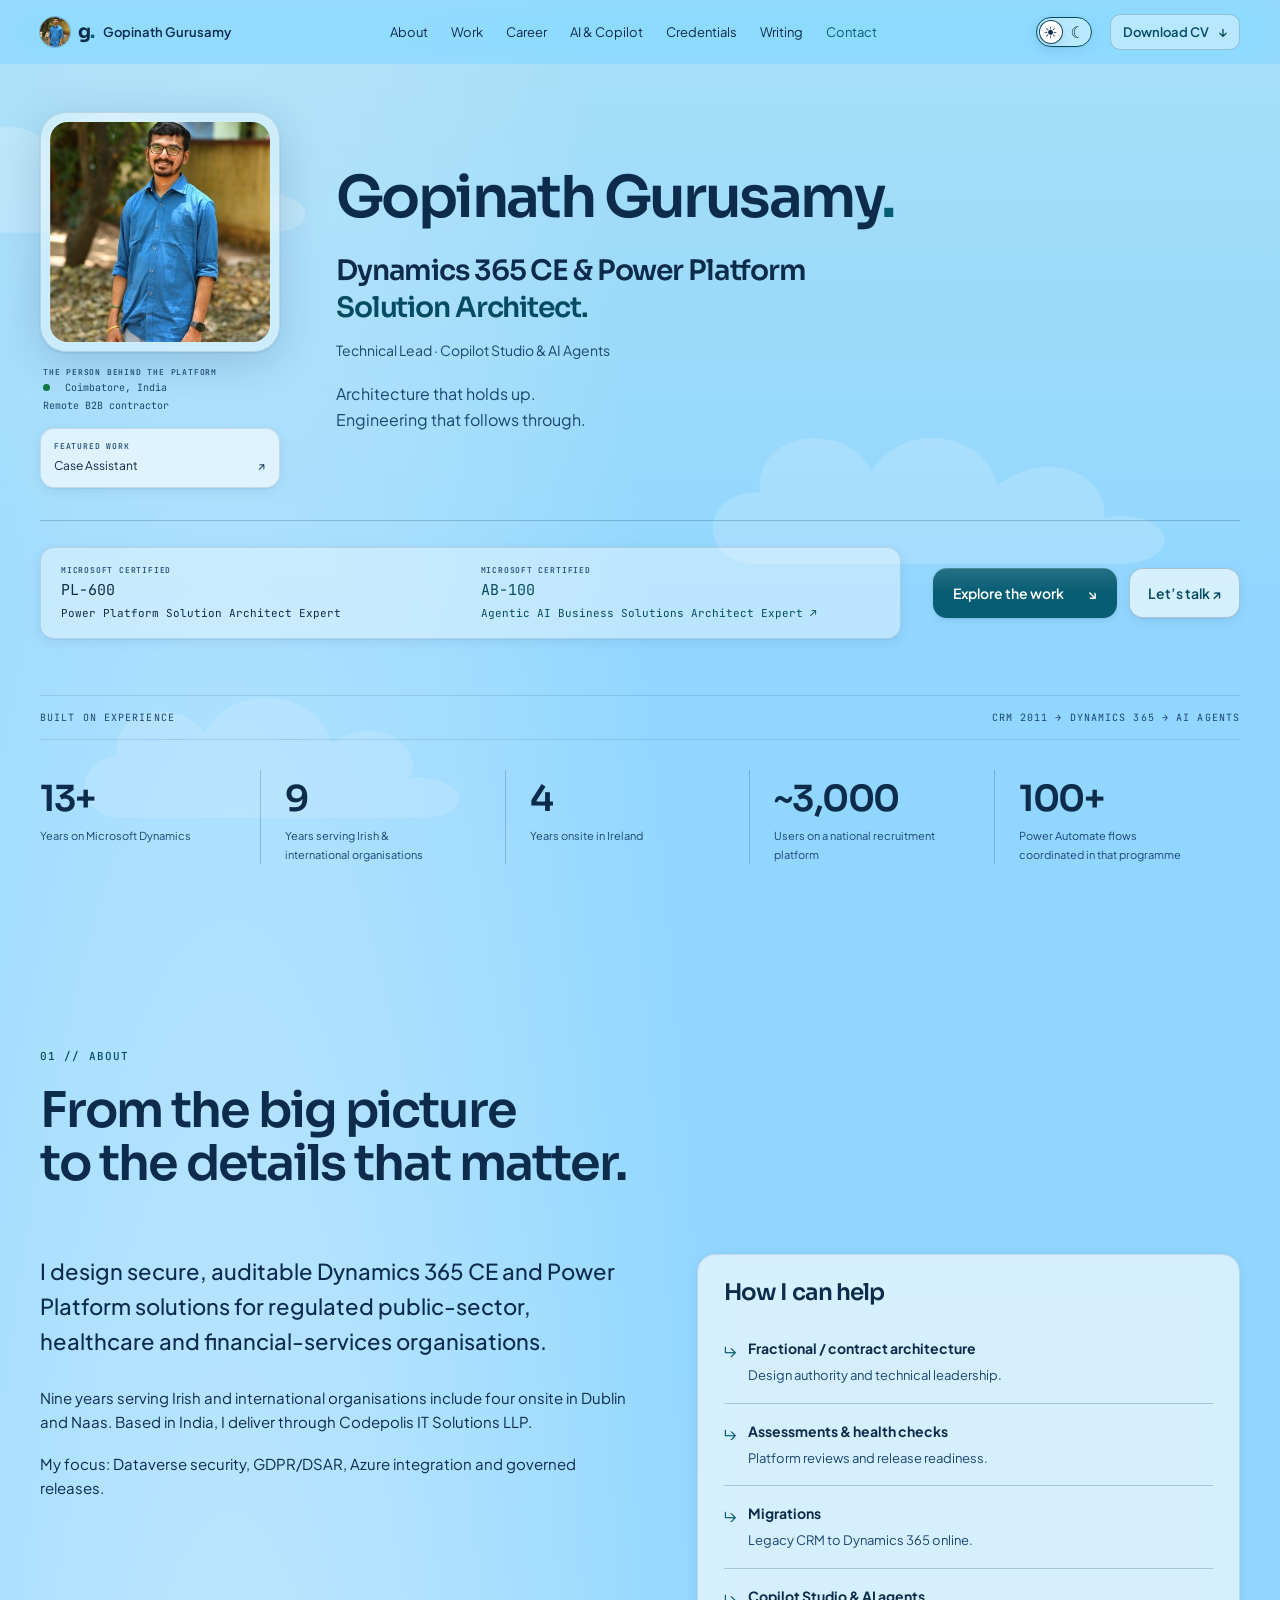
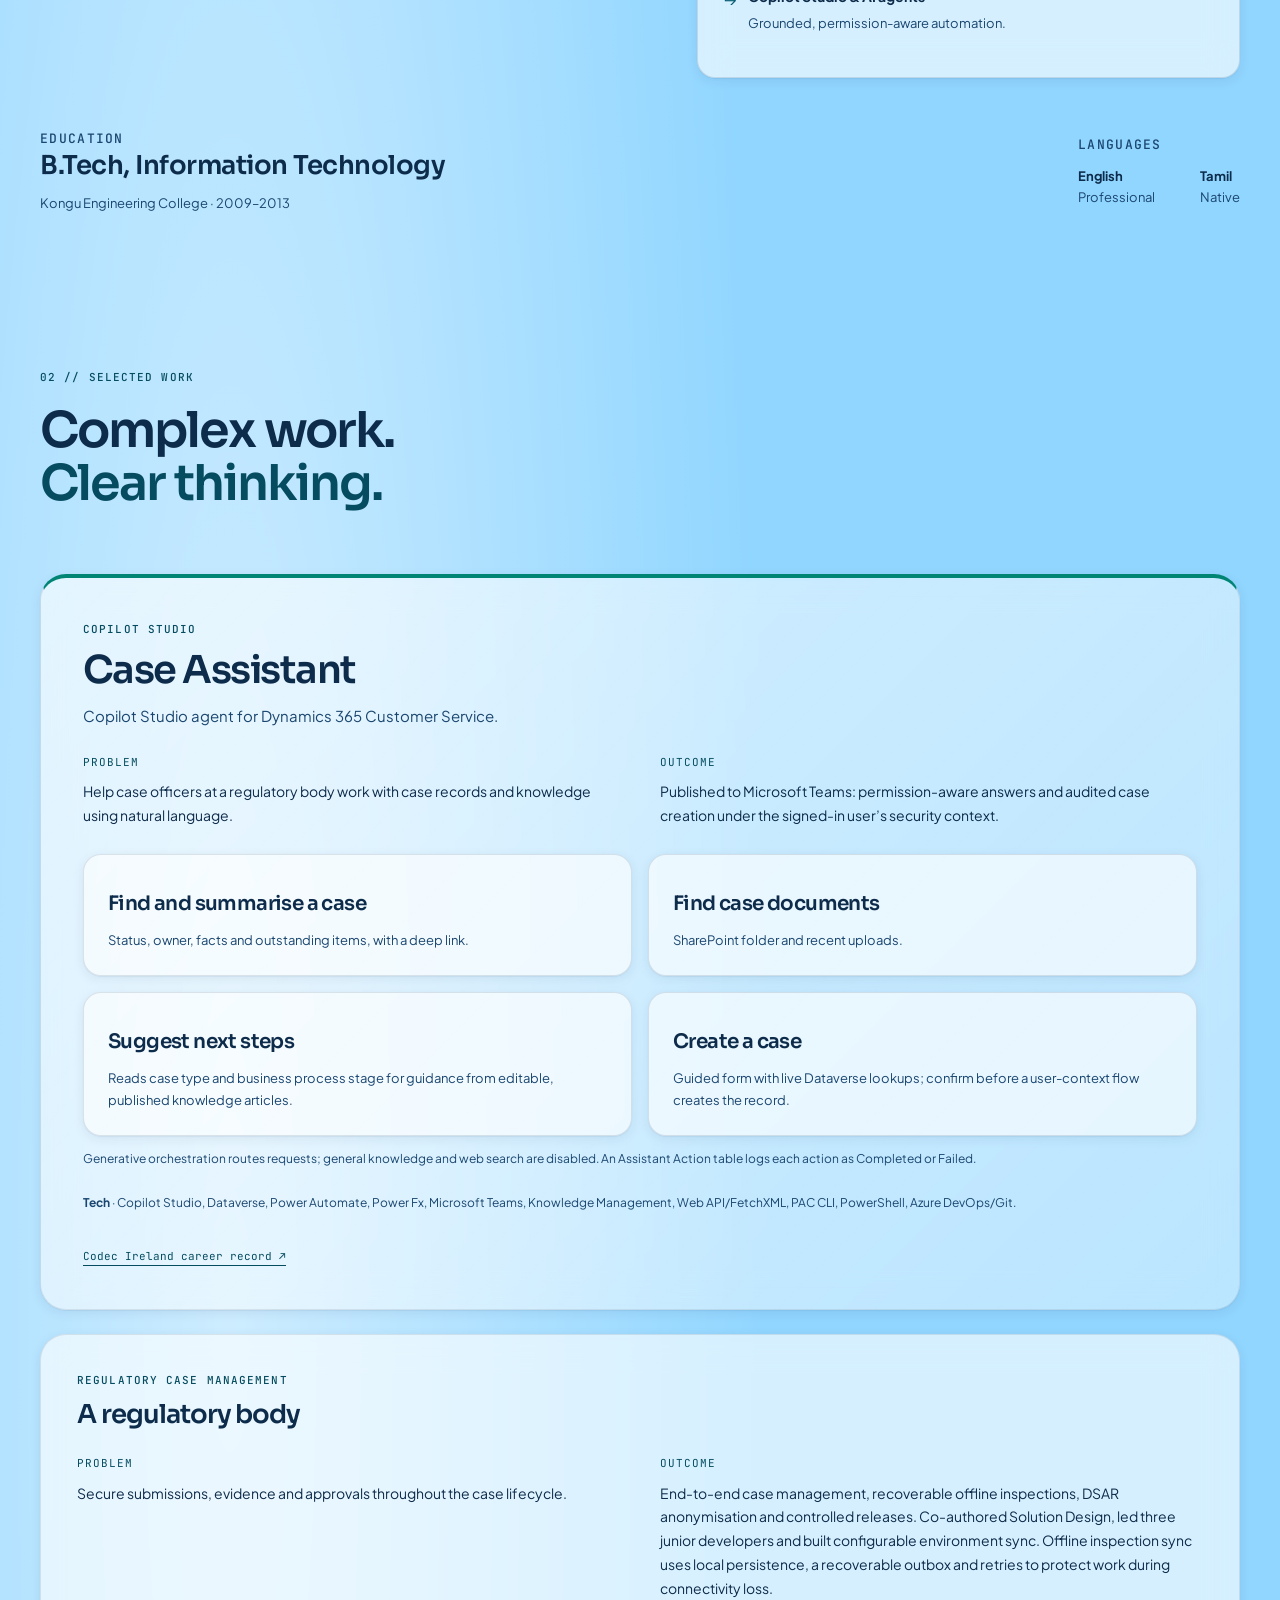
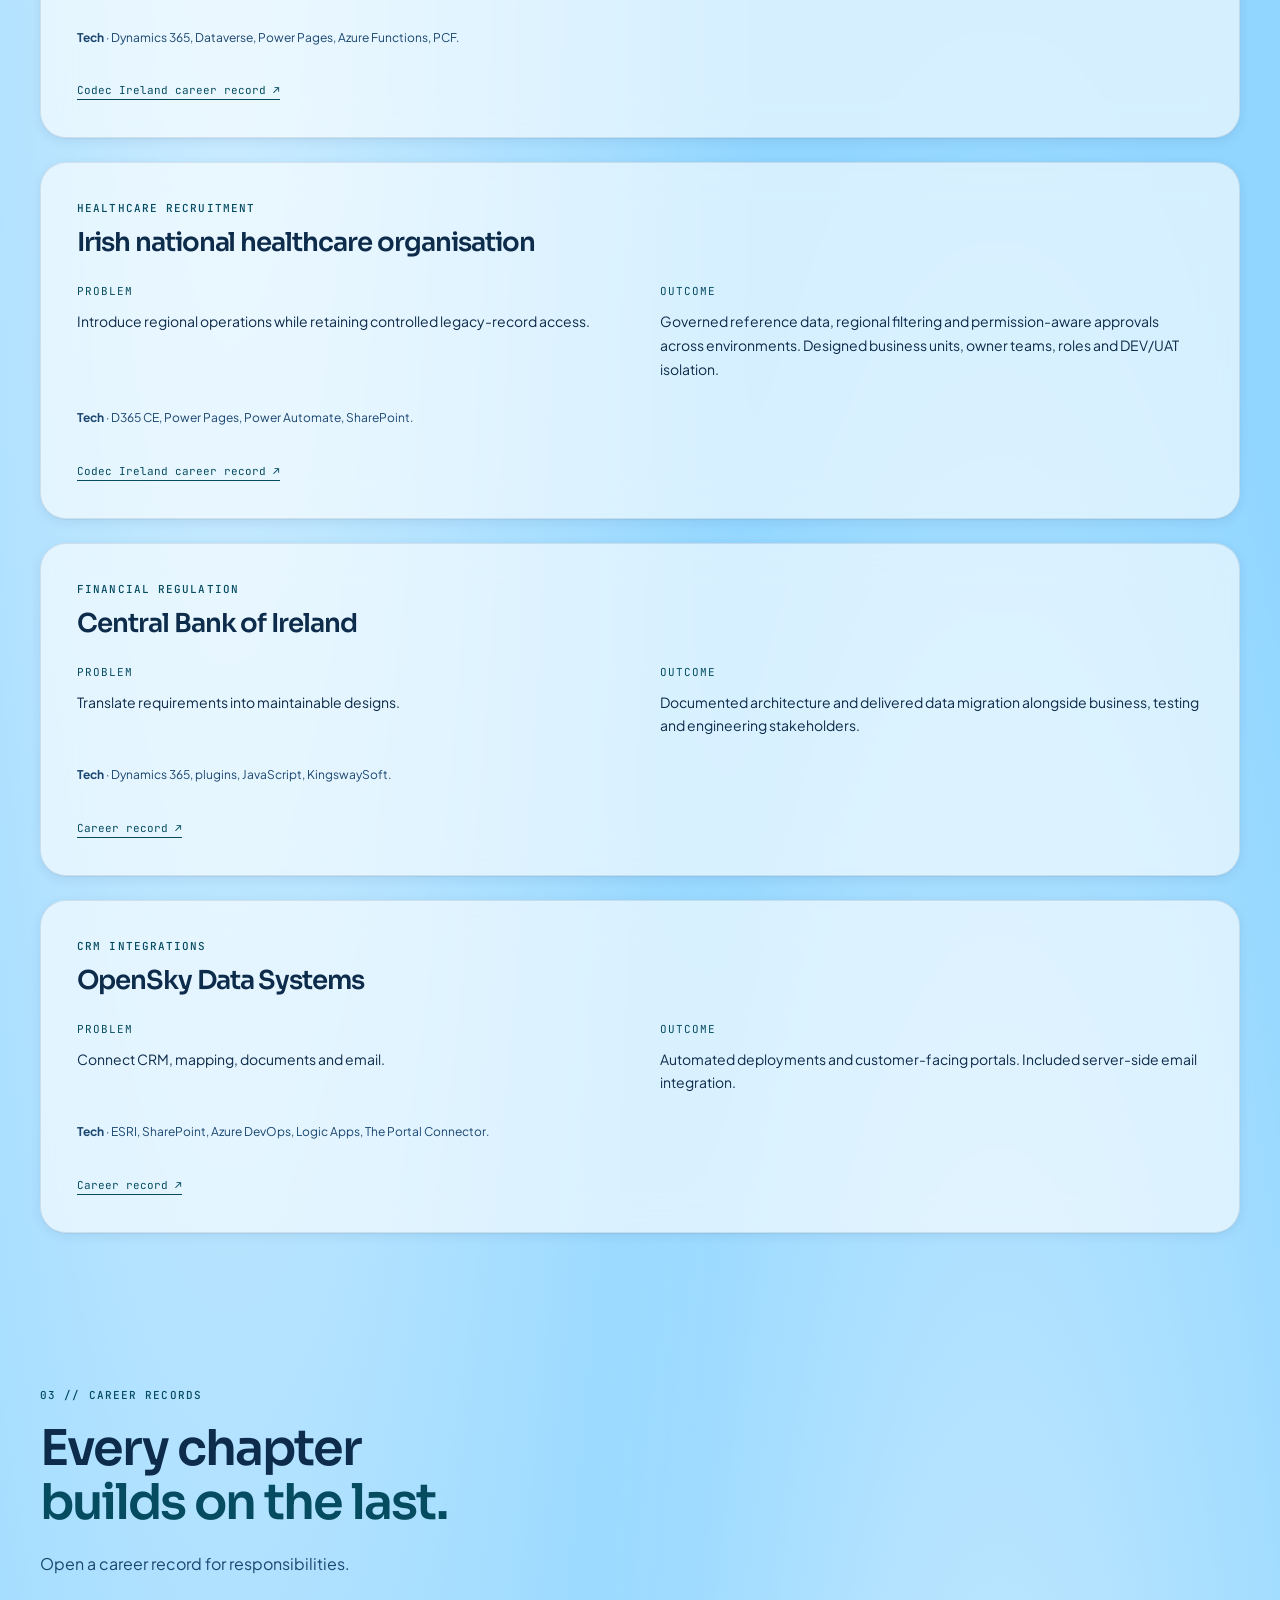
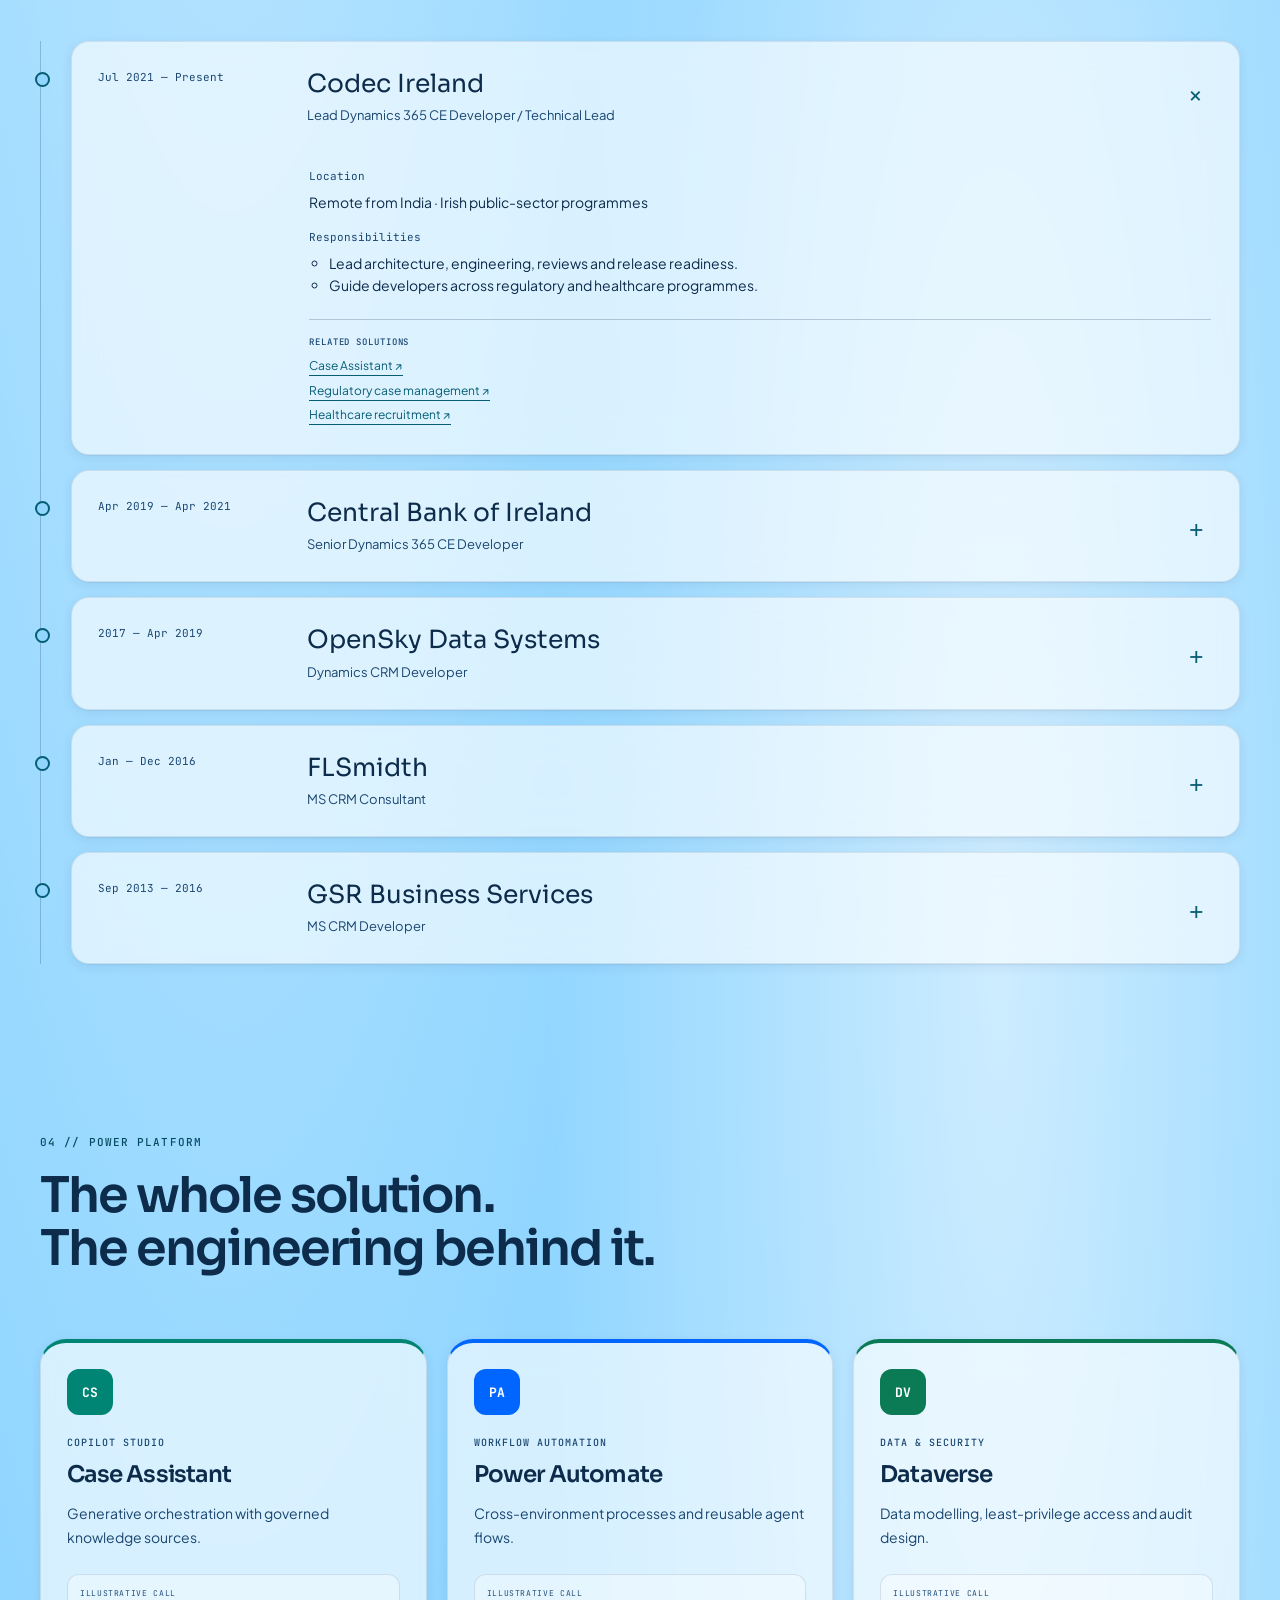
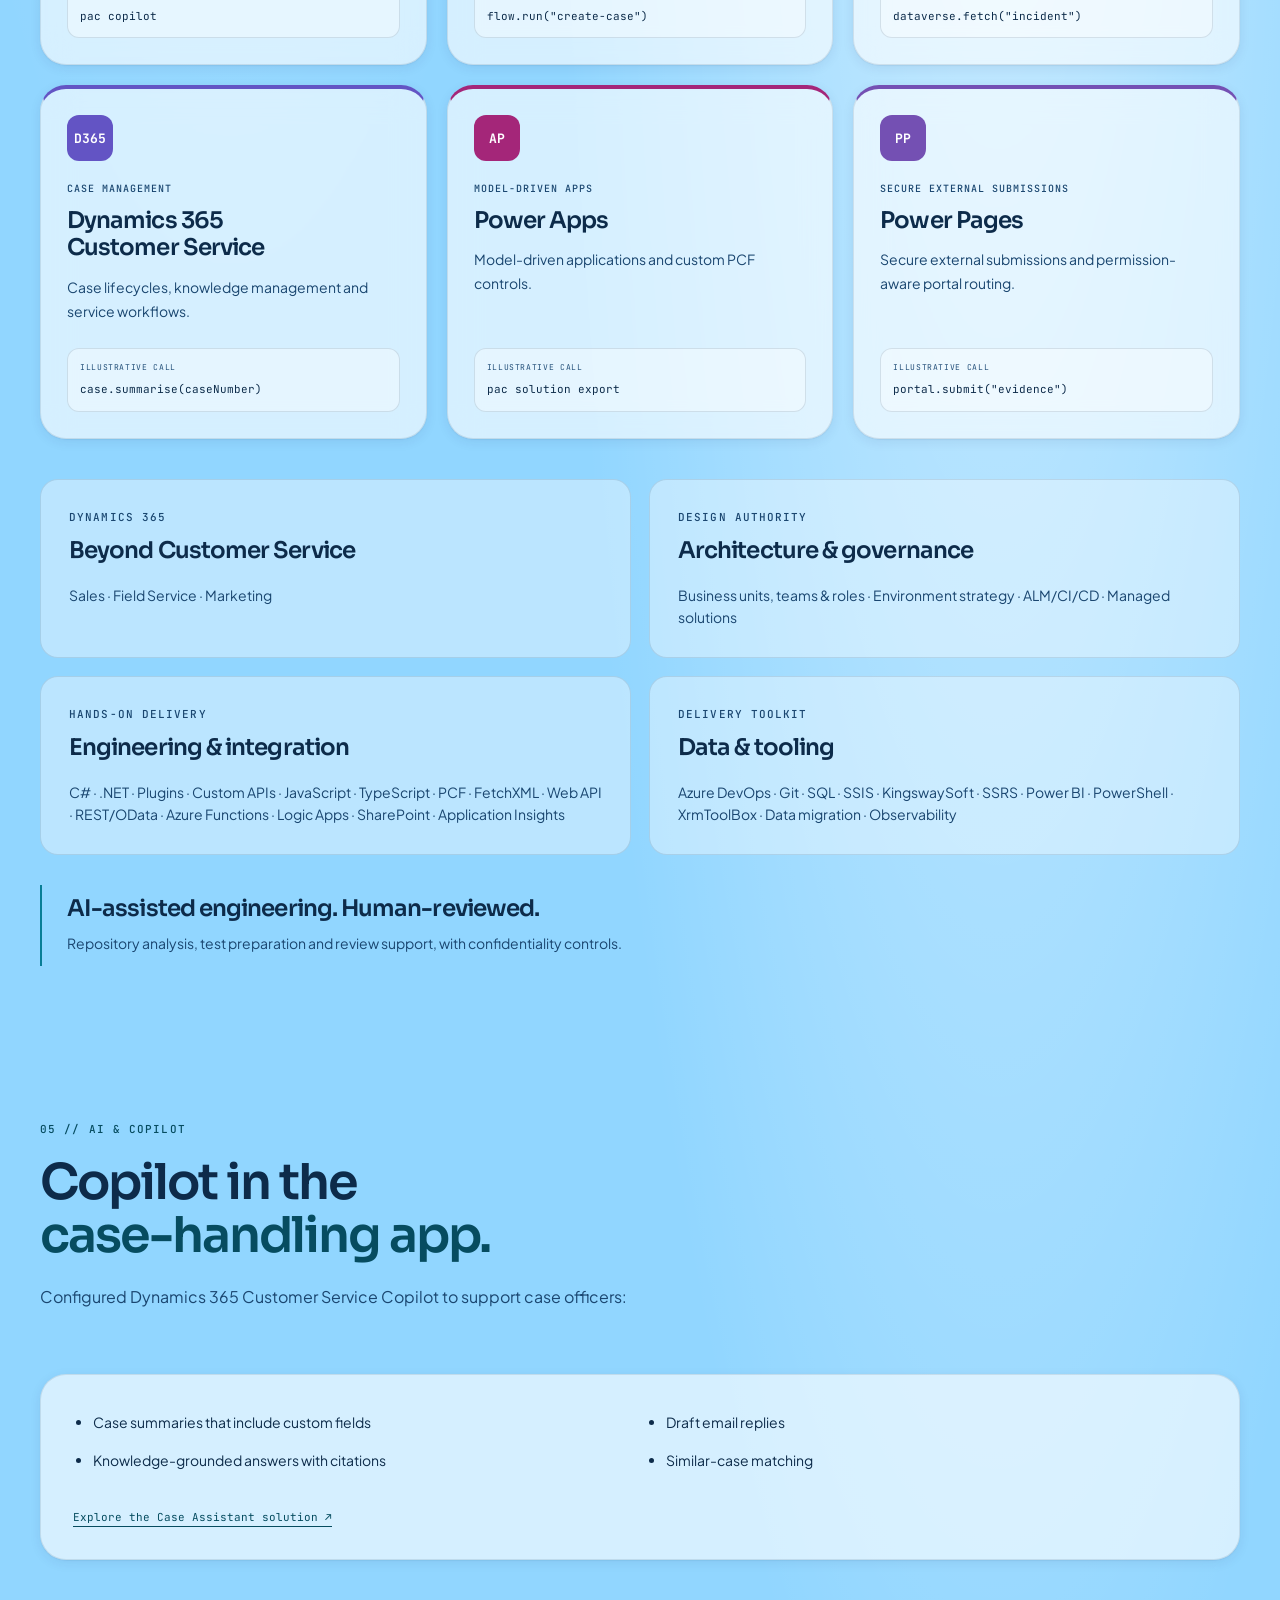
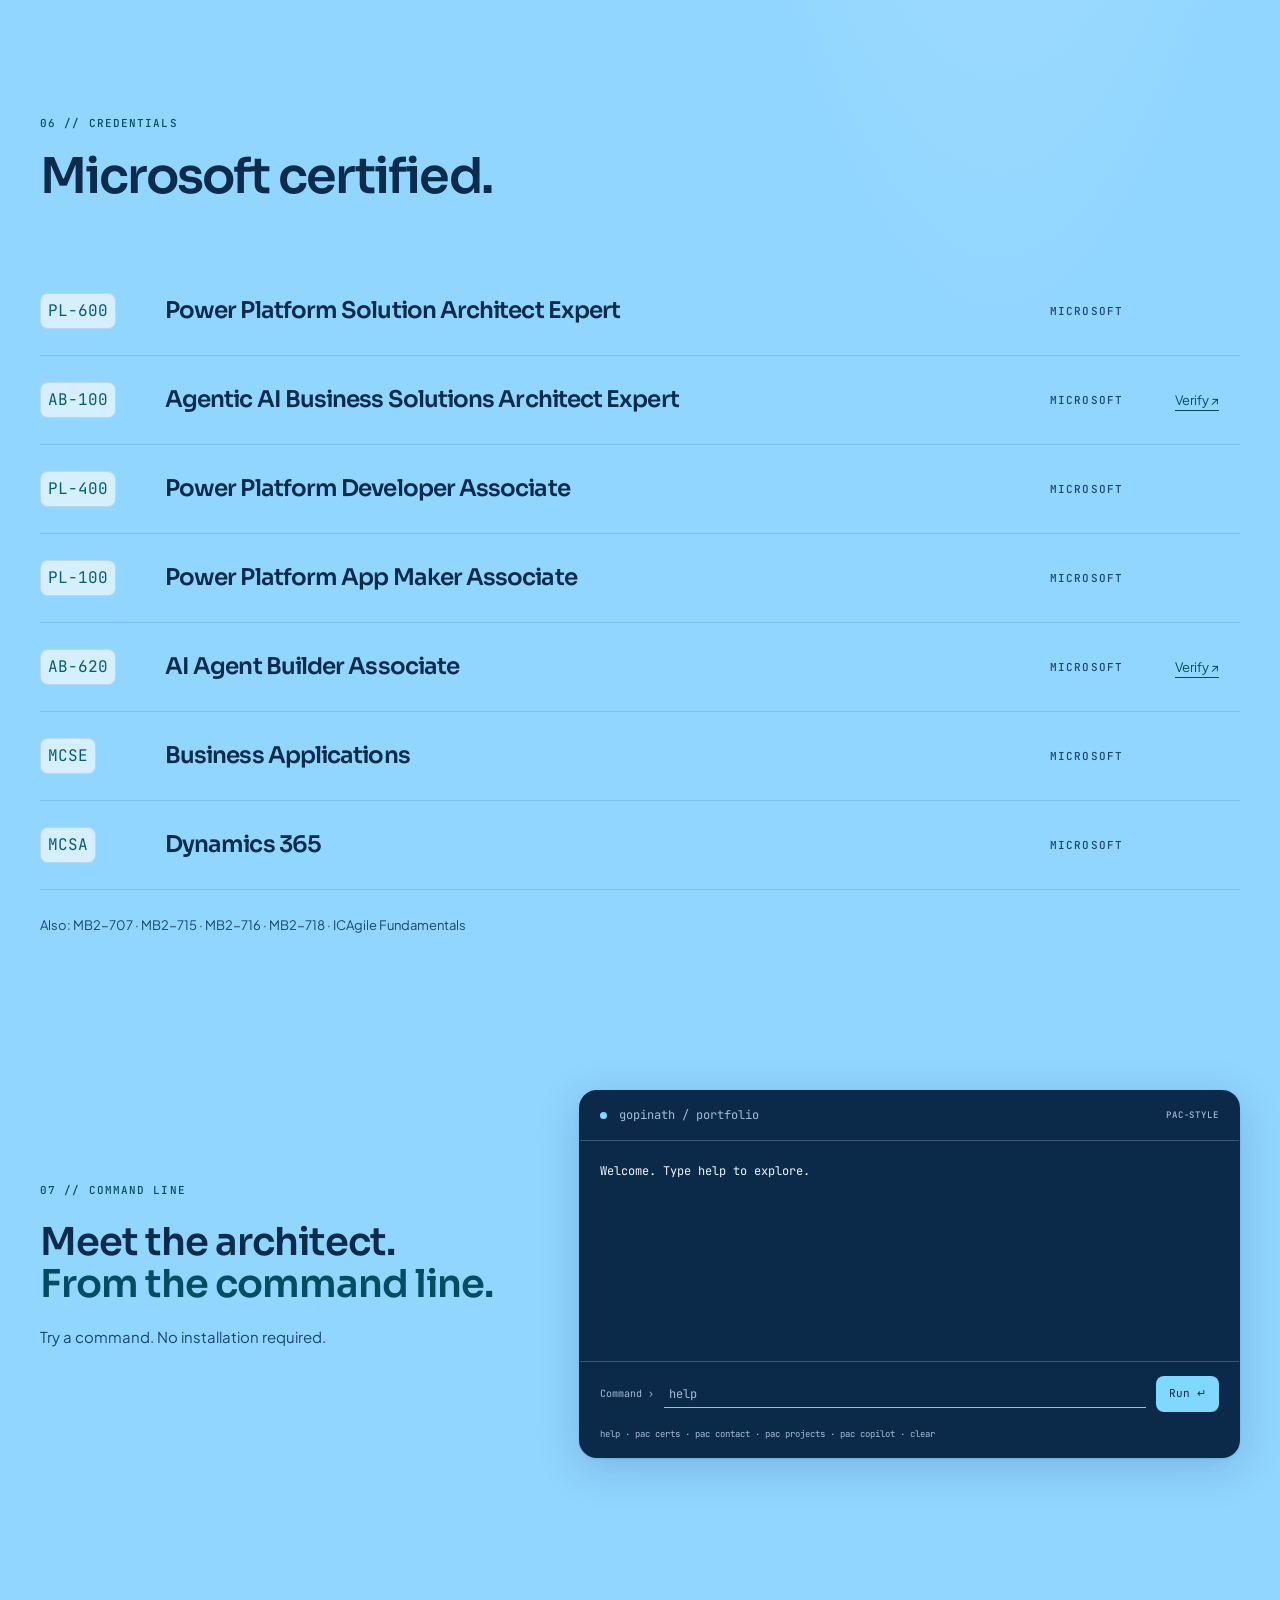
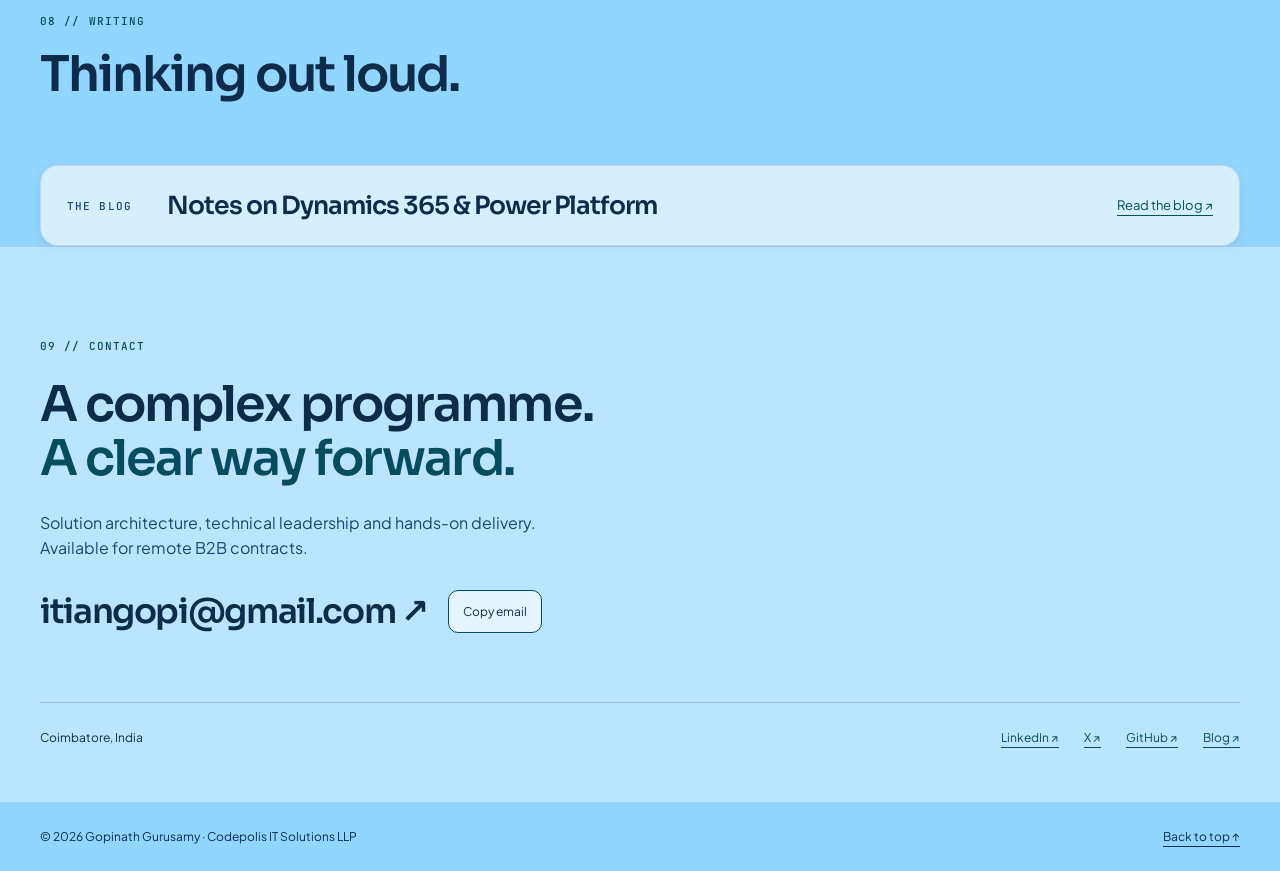
==== commit 4211acd8: "Trim portfolio copy and make dark-theme stars clearly visible. Shortens the page to about 1,200 word" ====
--- a/index.html
+++ b/index.html
@@ -25,8 +25,8 @@
 
 <link rel="preload" href="assets/fonts/sora.ttf" as="font" type="font/ttf" crossorigin>
 <link rel="preload" href="assets/fonts/plus-jakarta-sans.ttf" as="font" type="font/ttf" crossorigin>
-<link href="assets/css/styles.css?v=12" rel="stylesheet">
-<script defer src="assets/js/main.js?v=12"></script>
+<link href="assets/css/styles.css?v=14" rel="stylesheet">
+<script defer src="assets/js/main.js?v=14"></script>
 <script type="application/ld+json">
   {
     "@context": "https://schema.org",
@@ -145,13 +145,13 @@
 <section class="hero page-width" id="top" aria-labelledby="hero-title">
 <aside class="portrait-note" aria-label="Meet Gopinath"><div class="portrait-border"><img class="headshot" src="assets/img/headshot.jpg" alt="Gopinath Gurusamy" width="400" height="400" loading="eager" fetchpriority="high" decoding="async"></div>
 
-<div class="portrait-caption"><span class="micro">The person behind the platform</span> <p>Design authority.<br> <em>Hands-on delivery.</em></p></div>
+<div class="portrait-caption"><span class="micro">The person behind the platform</span></div>
 
 <div class="location-note"><span class="availability-dot" aria-hidden="true"></span> Coimbatore, India<br>  Remote B2B contractor</div>
 
 <a class="latest-note" href="#case-assistant"><span class="micro">Featured work</span> Case Assistant <span aria-hidden="true">↗</span></a>
 </aside>
-<div class="hero-story"><p class="kicker"><span class="availability-dot" aria-hidden="true"></span> Solution architecture. Personal ownership.</p>
+<div class="hero-story">
 <h1 id="hero-title">Gopinath Gurusamy<span class="accent">.</span></h1>
 <p class="position-line">Dynamics 365 CE &amp; Power Platform<br> <em>Solution Architect.</em></p>
 <p class="hero-role">Technical Lead · Copilot Studio &amp; AI Agents</p>
@@ -187,122 +187,74 @@
 </div>
 
 <section class="chapter page-width" id="about" aria-label="About"><div class="chapter-heading"><p class="kicker">01 // About</p> <h2>From the big picture<br> to the details that matter.</h2></div>
-<div class="about-layout"><div class="prose"><p>I bring solution architecture and design authority to Dynamics 365 CE and Power Platform programmes where security, auditability and governed releases matter.</p><p>My work spans regulated public-sector, healthcare and financial-services environments. I combine Dataverse data models and security — business units, teams, roles and GDPR/DSAR — with integration through Azure Functions, Logic Apps and Web API. I bring ALM and CI/CD with Azure DevOps and managed solutions, alongside Copilot Studio and AI agents. Of my nine years delivering for Irish and international organisations, four were spent onsite in Dublin and Naas. I work remotely from India through my company, Codepolis IT Solutions LLP. I’m open to contract and fractional architect roles, assessments, health checks, migrations and Copilot Studio work.</p></div>
-<div class="services-list"><h3>How I can help</h3><article><span class="service-marker" aria-hidden="true">↳</span> <h4>Fractional / contract solution architect</h4> <p>Solution architecture, design authority and technical leadership.</p></article>
-<article><span class="service-marker" aria-hidden="true">↳</span> <h4>Platform assessments &amp; health checks</h4> <p>Dynamics 365 CE and Power Platform assessments and health checks.</p></article>
-<article><span class="service-marker" aria-hidden="true">↳</span> <h4>Migrations</h4> <p>CRM on-premises / legacy → Dynamics 365 online, with KingswaySoft data migration.</p></article>
-<article><span class="service-marker" aria-hidden="true">↳</span> <h4>Copilot Studio &amp; AI agents</h4> <p>Available for Copilot Studio and AI agent work.</p></article>
-</div>
-</div>
-</section>
-<section class="chapter page-width" id="work" aria-label="Work"><div class="chapter-heading"><p class="kicker">02 // Selected work</p> <h2>Complex work.<br> <em>Clear thinking.</em></h2><p class="chapter-description">Regulation, healthcare and financial services. Explore the problem, the components and the outcome.</p></div>
+<div class="about-layout"><div class="prose"><p>I design secure, auditable Dynamics 365 CE and Power Platform solutions for regulated public-sector, healthcare and financial-services organisations.</p><p>Nine years serving Irish and international organisations include four onsite in Dublin and Naas. Based in India, I deliver through Codepolis IT Solutions LLP.</p><p>My focus: Dataverse security, GDPR/DSAR, Azure integration and governed releases.</p></div>
+<div class="services-list"><h3>How I can help</h3><article><span class="service-marker" aria-hidden="true">↳</span><h4>Fractional / contract architecture</h4><p>Design authority and technical leadership.</p></article>
+<article><span class="service-marker" aria-hidden="true">↳</span><h4>Assessments &amp; health checks</h4><p>Platform reviews and release readiness.</p></article>
+<article><span class="service-marker" aria-hidden="true">↳</span><h4>Migrations</h4><p>Legacy CRM to Dynamics 365 online.</p></article>
+<article><span class="service-marker" aria-hidden="true">↳</span><h4>Copilot Studio &amp; AI agents</h4><p>Grounded, permission-aware automation.</p></article></div></div>
+<div class="education-band" role="group" aria-label="Education and languages"><div><p class="micro">Education</p><h3>B.Tech, Information Technology</h3><p>Kongu Engineering College · 2009–2013</p></div>
+<div><p class="micro">Languages</p><dl><div><dt>English</dt><dd>Professional</dd></div><div><dt>Tamil</dt><dd>Native</dd></div></dl></div></div>
+</section>
+<section class="chapter page-width" id="work" aria-label="Work"><div class="chapter-heading"><p class="kicker">02 // Selected work</p><h2>Complex work.<br><em>Clear thinking.</em></h2></div>
 <article class="solution-card featured-solution" id="case-assistant">
-<div class="solution-heading"><p class="kicker">Featured solution · Copilot Studio</p> <h3>Case Assistant</h3> <p class="solution-subtitle">Copilot Studio agent for Dynamics 365 Customer Service.</p></div>
-
-<p class="solution-summary">Designed and delivered an AI case-management assistant for a regulatory body's Dynamics 365 Customer Service platform. Case officers can look up, summarise, progress and create cases in natural language from Microsoft Teams, with answers grounded in Dataverse records and the organisation's own knowledge articles.</p>
-<div class="system-route" role="group" aria-label="Solution flow"><span>Microsoft Teams</span> <b aria-hidden="true">→</b> <span>Copilot Studio</span> <b aria-hidden="true">→</b> <span>Dataverse + knowledge</span></div>
-
-<div class="solution-fields"><div><h4>Problem</h4> <p>Look up, summarise, progress and create cases in natural language, grounded in the organisation’s own data and the signed-in user’s permissions.</p></div>
-<div><h4>Outcome</h4><p>Built and published a Copilot Studio case assistant to Microsoft Teams for a Dynamics 365 Customer Service platform. It summarises cases, finds case documents, gives stage-specific next steps from knowledge articles and creates cases through a user-context Power Automate flow with full audit logging.</p></div>
-</div>
-
+<div class="solution-heading"><p class="kicker">Copilot Studio</p><h3>Case Assistant</h3><p class="solution-subtitle">Copilot Studio agent for Dynamics 365 Customer Service.</p></div>
+<div class="solution-fields"><div><h4>Problem</h4><p>Help case officers at a regulatory body work with case records and knowledge using natural language.</p></div>
+<div><h4>Outcome</h4><p>Published to Microsoft Teams: permission-aware answers and audited case creation under the signed-in user’s security context.</p></div></div>
 <div class="topic-grid" role="group" aria-label="Four Dataverse topics">
-<article><span class="micro">Case intelligence</span> <h4>Find and summarise a case</h4> <p>By case number, AI-written summary of status, owner, type, key facts, outstanding items, with deep link.</p></article>
-
-<article><span class="micro">Document access</span> <h4>Find case documents</h4> <p>SharePoint folder and recently uploaded documents.</p></article>
-
-<article><span class="micro">Stage-aware guidance</span> <h4>Suggest next steps</h4> <p>Reads case type and current business process flow stage, gives stage-specific guidance from a published knowledge article; business users change advice by editing the article, no agent change.</p></article>
-
-<article><span class="micro">Guided creation</span> <h4>Create a case</h4> <p>Form with lookups loaded from live Dataverse records, confirm, then create.</p></article>
-
-</div>
-
-<p class="security-note">All four topics run under the signed-in user's security context.</p>
-<details class="implementation"><summary>Inside the solution <span>Orchestration, audit &amp; ALM</span></summary>
-<ul class="contribution-list">
-<li>Copilot Studio agent with generative orchestration routing each request to the right guided topic; general knowledge and web search turned off so answers come only from the organisation's own data.</li>
-<li>Reusable Power Automate agent flow creating records with the user's own permissions; custom Assistant Action audit table logs each action as Completed or Failed.</li>
-<li>Configured D365 Copilot features in the case app: case summaries incl. custom fields, draft email replies, knowledge-grounded answers with citations, similar-case matching.</li>
-<li>Stage-based next-step guidance for 10 knowledge articles; scripted reusable test-case load covering every case type.</li>
-<li>Published to Microsoft Teams; agent, flow and tables packaged in a Dataverse solution in source control, with ALM runbook, logic flowcharts and end-to-end test plan.</li>
-</ul>
-</details>
-
-<p class="solution-call"><span>Illustrative call</span> <code>pac solution export</code></p>
-<p class="technology-line"><strong>Components</strong> · Copilot Studio, Dynamics 365 Customer Service, Dataverse (Web API, FetchXML), Power Automate agent flows, Power Fx, Knowledge Management, Microsoft Teams, PAC CLI, PowerShell, Azure DevOps/Git.</p>
-<a class="record-relation" href="#career-codec">Related career record · Codec Ireland ↗</a>
-</article>
-<article class="solution-card" id="project-regulatory"><div class="solution-heading"><p class="kicker">Regulatory case management</p> <h3>A regulatory body</h3></div>
-<p class="solution-subtitle">Solution architecture &amp; development</p><div class="solution-fields"><div><h4>Problem</h4> <p>Support the complete case lifecycle: intake, assessment, investigation, evidence, correspondence, approvals, enforcement and closure — with secure external submissions and document governance.</p></div>
-<div><h4>Outcome</h4> <p>End-to-end case management, recoverable offline inspections and controlled promotion across environments. Strengthened privacy through DSAR anonymisation and least-privilege security design.</p></div>
-</div>
-<details class="implementation"><summary>Inside the solution <span>Context &amp; architecture</span></summary><dl class="project-detail"><div><dt>Context</dt> <dd>An organisation-wide Dynamics 365 Customer Service and Dataverse case-management platform, built from the ground up across two phases.</dd></div>
-<div><dt>Architecture / what I built</dt> <dd>Co-authored the Solution Design and led three junior developers. Built Power Pages evidence submission with Azure Functions, Custom APIs/plugins, SharePoint and Application Insights; a configurable cross-environment sync service; and PCF controls for document upload, approval visibility and Eircode/address lookup. Developed an offline-first inspection PWA with Dataverse sync, local persistence, recoverable outbox and retry handling. Governed Azure DevOps ALM using managed solutions.</dd></div>
-</dl>
-</details>
-<ul class="component-tags"><li>D365 Customer Service</li> <li>Dataverse</li> <li>Power Pages</li> <li>Azure Functions</li> <li>PCF</li> <li>Azure DevOps</li></ul>
-<a class="record-relation" href="#career-codec">Related career record ↗</a></article>
-<article class="solution-card" id="project-healthcare"><div class="solution-heading"><p class="kicker">National healthcare recruitment</p> <h3>Irish national healthcare organisation</h3></div>
-<p class="solution-subtitle">Solution architect &amp; technical lead</p><div class="solution-fields"><div><h4>Problem</h4> <p>Introduce regional operations while preserving controlled visibility of legacy job orders and amendments across a connected multi-environment estate.</p></div>
-<div><h4>Outcome</h4> <p>Replaced fragile manual selection with governed reference data, dynamic regional filtering and permission-aware approval behaviour, while preserving controlled access to legacy records.</p></div>
-</div>
-<details class="implementation"><summary>Inside the solution <span>Context &amp; architecture</span></summary><dl class="project-detail"><div><dt>Context</dt> <dd>A national healthcare recruitment platform serving approximately 3,000 users, transitioning from a legacy structure to a hierarchical regional operating model.</dd></div>
-<div><dt>Architecture / what I built</dt> <dd>Designed business units, owner teams, roles and record ownership. Shaped centrally maintained approver/submitter configuration and portal routing. Coordinated multiple D365 and Power Pages environments, SharePoint and 100+ Power Automate flows. Defined DEV/UAT isolation, parallel support releases and legacy-data coexistence.</dd></div>
-</dl>
-</details>
-<ul class="component-tags"><li>D365 CE</li> <li>Power Pages</li> <li>Power Automate</li> <li>SharePoint</li> <li>Security architecture</li></ul>
-<a class="record-relation" href="#career-codec">Related career record ↗</a></article>
-<article class="solution-card" id="project-central-bank"><div class="solution-heading"><p class="kicker">Financial regulation · Dublin</p> <h3>Central Bank of Ireland</h3></div>
-<div class="solution-fields"><div><h4>Problem</h4> <p>Translate business and technical requirements into maintainable Dynamics 365 designs.</p></div>
-<div><h4>Outcome</h4> <p>Delivered data migration and supported quality-focused Agile delivery alongside business, architecture, testing and engineering stakeholders.</p></div>
-</div>
-<details class="implementation"><summary>Inside the solution <span>Context &amp; architecture</span></summary><dl class="project-detail"><div><dt>Context</dt> <dd>Regulated Dynamics 365 delivery in an enterprise environment.</dd></div>
-<div><dt>Architecture / what I built</dt> <dd>Plugins, workflows and JavaScript; documented application architecture; KingswaySoft data migration.</dd></div>
-</dl>
-</details>
-<ul class="component-tags"><li>D365 CE</li> <li>JavaScript</li> <li>KingswaySoft</li></ul>
-<a class="record-relation" href="#career-bank">Related career record ↗</a></article>
-<article class="solution-card" id="project-opensky"><div class="solution-heading"><p class="kicker">CRM integrations · Naas</p> <h3>OpenSky Data Systems</h3></div>
-<div class="solution-fields"><div><h4>Problem</h4> <p>Connect CRM with mapping, documents, email and Azure services.</p></div>
-<div><h4>Outcome</h4> <p>Automated deployments through Azure DevOps and delivered customer-facing portal experiences.</p></div>
-</div>
-<details class="implementation"><summary>Inside the solution <span>Context &amp; architecture</span></summary><dl class="project-detail"><div><dt>Context</dt> <dd>Dynamics CRM solutions and customer-facing portals.</dd></div>
-<div><dt>Architecture / what I built</dt> <dd>Integrations with ESRI, SharePoint, server-side email, Azure Functions, Logic Apps and Power Automate; The Portal Connector and Dynamics portals.</dd></div>
-</dl>
-</details>
-<ul class="component-tags"><li>ESRI</li> <li>Azure DevOps</li> <li>Dynamics portals</li></ul>
-<a class="record-relation" href="#career-opensky">Related career record ↗</a></article>
-</section>
-<section class="chapter career-chapter page-width" id="experience" aria-label="Career"><div class="chapter-heading"><p class="kicker">03 // Career records</p> <h2>Every chapter<br> <em>builds on the last.</em></h2><p class="chapter-description">A career on Dynamics. Open a record to see the work behind the role.</p></div>
+<article><h4>Find and summarise a case</h4><p>Status, owner, facts and outstanding items, with a deep link.</p></article>
+<article><h4>Find case documents</h4><p>SharePoint folder and recent uploads.</p></article>
+<article><h4>Suggest next steps</h4><p>Reads case type and business process stage for guidance from editable, published knowledge articles.</p></article>
+<article><h4>Create a case</h4><p>Guided form with live Dataverse lookups; confirm before a user-context flow creates the record.</p></article></div>
+<p class="security-note">Generative orchestration routes requests; general knowledge and web search are disabled. An Assistant Action table logs each action as Completed or Failed.</p>
+<p class="technology-line"><strong>Tech</strong> · Copilot Studio, Dataverse, Power Automate, Power Fx, Microsoft Teams, Knowledge Management, Web API/FetchXML, PAC CLI, PowerShell, Azure DevOps/Git.</p>
+<a class="record-relation" href="#career-codec">Codec Ireland career record ↗</a></article>
+<article class="solution-card" id="project-regulatory"><div class="solution-heading"><p class="kicker">Regulatory case management</p><h3>A regulatory body</h3></div>
+<div class="solution-fields"><div><h4>Problem</h4><p>Secure submissions, evidence and approvals throughout the case lifecycle.</p></div><div><h4>Outcome</h4><p>End-to-end case management, recoverable offline inspections, DSAR anonymisation and controlled releases. Co-authored Solution Design, led three junior developers and built configurable environment sync. Offline inspection sync uses local persistence, a recoverable outbox and retries to protect work during connectivity loss.</p></div></div>
+<p class="technology-line"><strong>Tech</strong> · Dynamics 365, Dataverse, Power Pages, Azure Functions, PCF.</p>
+<a class="record-relation" href="#career-codec">Codec Ireland career record ↗</a></article>
+<article class="solution-card" id="project-healthcare"><div class="solution-heading"><p class="kicker">Healthcare recruitment</p><h3>Irish national healthcare organisation</h3></div>
+<div class="solution-fields"><div><h4>Problem</h4><p>Introduce regional operations while retaining controlled legacy-record access.</p></div><div><h4>Outcome</h4><p>Governed reference data, regional filtering and permission-aware approvals across environments. Designed business units, owner teams, roles and DEV/UAT isolation.</p></div></div>
+<p class="technology-line"><strong>Tech</strong> · D365 CE, Power Pages, Power Automate, SharePoint.</p>
+<a class="record-relation" href="#career-codec">Codec Ireland career record ↗</a></article>
+<article class="solution-card" id="project-central-bank"><div class="solution-heading"><p class="kicker">Financial regulation</p><h3>Central Bank of Ireland</h3></div>
+<div class="solution-fields"><div><h4>Problem</h4><p>Translate requirements into maintainable designs.</p></div><div><h4>Outcome</h4><p>Documented architecture and delivered data migration alongside business, testing and engineering stakeholders.</p></div></div>
+<p class="technology-line"><strong>Tech</strong> · Dynamics 365, plugins, JavaScript, KingswaySoft.</p>
+<a class="record-relation" href="#career-bank">Career record ↗</a></article>
+<article class="solution-card" id="project-opensky"><div class="solution-heading"><p class="kicker">CRM integrations</p><h3>OpenSky Data Systems</h3></div>
+<div class="solution-fields"><div><h4>Problem</h4><p>Connect CRM, mapping, documents and email.</p></div><div><h4>Outcome</h4><p>Automated deployments and customer-facing portals. Included server-side email integration.</p></div></div>
+<p class="technology-line"><strong>Tech</strong> · ESRI, SharePoint, Azure DevOps, Logic Apps, The Portal Connector.</p>
+<a class="record-relation" href="#career-opensky">Career record ↗</a></article>
+</section>
+<section class="chapter career-chapter page-width" id="experience" aria-label="Career"><div class="chapter-heading"><p class="kicker">03 // Career records</p> <h2>Every chapter<br> <em>builds on the last.</em></h2><p class="chapter-description">Open a career record for responsibilities.</p></div>
 <ol class="career-records"><li id="career-codec"><details class="career-record" open><summary><span class="record-date">Jul 2021 — Present</span> <span class="record-employer">Codec Ireland</span> <span class="record-job">Lead Dynamics 365 CE Developer / Technical Lead</span> <span class="record-open" aria-hidden="true">+</span></summary><div class="record-body"><dl><div><dt>Location</dt> <dd>Remote from India · Irish public-sector programmes</dd></div>
-<div><dt>Responsibilities</dt> <dd><ul><li>Lead solution architecture and hands-on engineering for Dynamics 365 CE and Power Platform programmes.</li> <li>Own technical direction, design/code reviews, developer guidance and release readiness.</li> <li>Lead regulated case management and national healthcare recruitment delivery.</li></ul>
+<div><dt>Responsibilities</dt> <dd><ul><li>Lead architecture, engineering, reviews and release readiness.</li><li>Guide developers across regulatory and healthcare programmes.</li></ul>
 </dd></div>
 </dl>
 <div class="related-records"><span class="micro">Related solutions</span> <a href="#case-assistant">Case Assistant ↗</a> <a href="#project-regulatory">Regulatory case management ↗</a> <a href="#project-healthcare">Healthcare recruitment ↗</a></div>
 </div>
 </details>
 </li><li id="career-bank"><details class="career-record"><summary><span class="record-date">Apr 2019 — Apr 2021</span> <span class="record-employer">Central Bank of Ireland</span> <span class="record-job">Senior Dynamics 365 CE Developer</span> <span class="record-open" aria-hidden="true">+</span></summary><div class="record-body"><dl><div><dt>Location</dt> <dd>Dublin, Ireland</dd></div>
-<div><dt>Responsibilities</dt> <dd><ul><li>Designed and developed plugins, workflows and JavaScript in a highly regulated environment.</li> <li>Documented application architecture and delivered KingswaySoft data migration.</li></ul>
+<div><dt>Responsibilities</dt> <dd><ul><li>Built plugins, workflows and JavaScript.</li> <li>Documented architecture; delivered KingswaySoft migration.</li></ul>
 </dd></div>
 </dl>
 <div class="related-records"><span class="micro">Related solutions</span> <a href="#project-central-bank">Central Bank of Ireland ↗</a></div>
 </div>
 </details>
 </li><li id="career-opensky"><details class="career-record"><summary><span class="record-date">2017 — Apr 2019</span> <span class="record-employer">OpenSky Data Systems</span> <span class="record-job">Dynamics CRM Developer</span> <span class="record-open" aria-hidden="true">+</span></summary><div class="record-body"><dl><div><dt>Location</dt> <dd>Naas, Ireland</dd></div>
-<div><dt>Responsibilities</dt> <dd><ul><li>Built CRM integrations with ESRI mapping, SharePoint, email and Azure services.</li> <li>Automated deployments with Azure DevOps and delivered Dynamics portals and The Portal Connector experiences.</li></ul>
+<div><dt>Responsibilities</dt> <dd><ul><li>Integrated mapping, SharePoint, email and Azure services.</li> <li>Automated deployments; delivered Dynamics portals and The Portal Connector.</li></ul>
 </dd></div>
 </dl>
 <div class="related-records"><span class="micro">Related solutions</span> <a href="#project-opensky">OpenSky integrations ↗</a></div>
 </div>
 </details>
 </li><li id="career-flsmidth"><details class="career-record"><summary><span class="record-date">Jan — Dec 2016</span> <span class="record-employer">FLSmidth</span> <span class="record-job">MS CRM Consultant</span> <span class="record-open" aria-hidden="true">+</span></summary><div class="record-body"><dl><div><dt>Location</dt> <dd>Chennai, India · International client delivery</dd></div>
-<div><dt>Responsibilities</dt> <dd><ul><li>Delivered Dynamics CRM for international stakeholders.</li> <li>Delivered super-user training onsite in Denmark.</li></ul>
+<div><dt>Responsibilities</dt> <dd><ul><li>Delivered international Dynamics CRM programmes.</li> <li>Trained super-users onsite in Denmark.</li></ul>
 </dd></div>
 </dl>
 </div>
 </details>
 </li><li id="career-gsr"><details class="career-record"><summary><span class="record-date">Sep 2013 — 2016</span> <span class="record-employer">GSR Business Services</span> <span class="record-job">MS CRM Developer</span> <span class="record-open" aria-hidden="true">+</span></summary><div class="record-body"><dl><div><dt>Location</dt> <dd>Chennai, India</dd></div>
-<div><dt>Responsibilities</dt> <dd><ul><li>Developed plugins, workflows, JavaScript, FetchXML and SSRS solutions.</li> <li>Worked across Microsoft Dynamics CRM 2011, 2013, 2015 and 2016.</li></ul>
+<div><dt>Responsibilities</dt> <dd><ul><li>Built plugins, workflows, JavaScript, FetchXML and SSRS.</li> <li>Dynamics CRM 2011, 2013, 2015 and 2016.</li></ul>
 </dd></div>
 </dl>
 </div>
@@ -311,32 +263,20 @@
 </section>
 <section class="chapter page-width" id="expertise" aria-label="Expertise"><div class="chapter-heading"><p class="kicker">04 // Power Platform</p> <h2>The whole solution.<br> The engineering behind it.</h2></div>
 <div class="product-grid" role="group" aria-label="Power Platform products">
-<article class="platform-card tone-studio"><span class="product-tile" aria-hidden="true">CS</span><p class="micro">Copilot Studio</p><h3>Case Assistant</h3><p>Four guided topics, grounded in case records and knowledge articles.</p><div class="product-call"><span>Illustrative call</span><code>pac copilot</code></div></article>
-<article class="platform-card tone-automate"><span class="product-tile" aria-hidden="true">PA</span><p class="micro">100+ flows</p><h3>Power Automate</h3><p>Coordinated across the national healthcare recruitment programme.</p><div class="product-call"><span>Illustrative call</span><code>flow.run("create-case")</code></div></article>
-<article class="platform-card tone-data"><span class="product-tile" aria-hidden="true">DV</span><p class="micro">Data &amp; security</p><h3>Dataverse</h3><p>Information models, user-context access and Assistant Action audit records.</p><div class="product-call"><span>Illustrative call</span><code>dataverse.fetch("incident")</code></div></article>
-<article class="platform-card tone-service"><span class="product-tile" aria-hidden="true">D365</span><p class="micro">Case management</p><h3>Dynamics 365 Customer Service</h3><p>Case lifecycle, knowledge grounding and configured Copilot features.</p><div class="product-call"><span>Illustrative call</span><code>case.summarise(caseNumber)</code></div></article>
-<article class="platform-card tone-apps"><span class="product-tile" aria-hidden="true">AP</span><p class="micro">Model-driven apps</p><h3>Power Apps</h3><p>Business applications on Dynamics 365 CE and Power Platform.</p><div class="product-call"><span>Illustrative call</span><code>pac solution export</code></div></article>
-<article class="platform-card tone-pages"><span class="product-tile" aria-hidden="true">PP</span><p class="micro">Secure external submissions</p><h3>Power Pages</h3><p>Evidence submission, portal routing and controlled record access.</p><div class="product-call"><span>Illustrative call</span><code>portal.submit("evidence")</code></div></article>
-</div>
-<div class="expertise-board"><article><p class="micro">PLATFORM</p> <h3>Dynamics 365 &amp; Power Platform</h3> <p>D365 CE · Customer Service · Sales · Field Service · Marketing · Dataverse · Model-driven apps · Power Apps · Power Automate · Power Pages · Copilot Studio &amp; AI agents</p></article>
-<article><p class="micro">DESIGN AUTHORITY</p> <h3>Architecture &amp; governance</h3> <p>Solution architecture · Integration design · Security architecture · Business units, teams &amp; roles · GDPR/DSAR · Environment strategy · ALM · CI/CD · Release governance</p></article>
+<article class="platform-card tone-studio"><span class="product-tile" aria-hidden="true">CS</span><p class="micro">Copilot Studio</p><h3>Case Assistant</h3><p>Generative orchestration with governed knowledge sources.</p><div class="product-call"><span>Illustrative call</span><code>pac copilot</code></div></article>
+<article class="platform-card tone-automate"><span class="product-tile" aria-hidden="true">PA</span><p class="micro">Workflow automation</p><h3>Power Automate</h3><p>Cross-environment processes and reusable agent flows.</p><div class="product-call"><span>Illustrative call</span><code>flow.run("create-case")</code></div></article>
+<article class="platform-card tone-data"><span class="product-tile" aria-hidden="true">DV</span><p class="micro">Data &amp; security</p><h3>Dataverse</h3><p>Data modelling, least-privilege access and audit design.</p><div class="product-call"><span>Illustrative call</span><code>dataverse.fetch("incident")</code></div></article>
+<article class="platform-card tone-service"><span class="product-tile" aria-hidden="true">D365</span><p class="micro">Case management</p><h3>Dynamics 365 Customer Service</h3><p>Case lifecycles, knowledge management and service workflows.</p><div class="product-call"><span>Illustrative call</span><code>case.summarise(caseNumber)</code></div></article>
+<article class="platform-card tone-apps"><span class="product-tile" aria-hidden="true">AP</span><p class="micro">Model-driven apps</p><h3>Power Apps</h3><p>Model-driven applications and custom PCF controls.</p><div class="product-call"><span>Illustrative call</span><code>pac solution export</code></div></article>
+<article class="platform-card tone-pages"><span class="product-tile" aria-hidden="true">PP</span><p class="micro">Secure external submissions</p><h3>Power Pages</h3><p>Secure external submissions and permission-aware portal routing.</p><div class="product-call"><span>Illustrative call</span><code>portal.submit("evidence")</code></div></article>
+</div>
+<div class="expertise-board"><article><p class="micro">DYNAMICS 365</p><h3>Beyond Customer Service</h3><p>Sales · Field Service · Marketing</p></article><article><p class="micro">DESIGN AUTHORITY</p> <h3>Architecture &amp; governance</h3> <p>Business units, teams &amp; roles · Environment strategy · ALM/CI/CD · Managed solutions</p></article>
 <article><p class="micro">HANDS-ON DELIVERY</p> <h3>Engineering &amp; integration</h3> <p>C# · .NET · Plugins · Custom APIs · JavaScript · TypeScript · PCF · FetchXML · Web API · REST/OData · Azure Functions · Logic Apps · SharePoint · Application Insights</p></article>
 <article><p class="micro">DELIVERY TOOLKIT</p> <h3>Data &amp; tooling</h3> <p>Azure DevOps · Git · SQL · SSIS · KingswaySoft · SSRS · Power BI · PowerShell · XrmToolBox · Data migration · Observability</p></article>
 </div>
-<aside class="engineering-principle" aria-label="Engineering approach"><h3>AI-assisted engineering. Human-reviewed.</h3> <p>Repository analysis, impact assessment, documentation, test preparation and code-review support — with architectural oversight and confidentiality controls.</p></aside></section>
-<section class="chapter copilot-chapter" id="copilot" aria-label="AI &amp; Copilot"><div class="page-width"><div class="chapter-heading"><p class="kicker">05 // AI &amp; Copilot</p> <h2>Grounded in the case.<br> <em>Built for the case officer.</em></h2><p class="chapter-description">Case Assistant’s four topics, running under the signed-in user’s security context. Delivered for a regulatory body.</p></div>
-<div class="copilot-topics" role="group" aria-label="Case Assistant topics">
-<article><span class="micro">Case intelligence</span> <h4>Find and summarise a case</h4> <p>By case number, AI-written summary of status, owner, type, key facts, outstanding items, with deep link.</p></article>
-
-<article><span class="micro">Document access</span> <h4>Find case documents</h4> <p>SharePoint folder and recently uploaded documents.</p></article>
-
-<article><span class="micro">Stage-aware guidance</span> <h4>Suggest next steps</h4> <p>Reads case type and current business process flow stage, gives stage-specific guidance from a published knowledge article; business users change advice by editing the article, no agent change.</p></article>
-
-<article><span class="micro">Guided creation</span> <h4>Create a case</h4> <p>Form with lookups loaded from live Dataverse records, confirm, then create.</p></article>
-
-</div>
-<div class="copilot-config"><div><p class="micro">Dynamics 365 Customer Service</p><h3>Copilot in the case-handling app.</h3><ul><li>Case summaries that include custom fields</li><li>Draft email replies</li><li>Knowledge-grounded answers with citations</li><li>Similar-case matching</li></ul><a class="record-relation" href="#case-assistant">Explore the Case Assistant solution ↗</a></div>
-<div class="copilot-credentials"><p class="micro">Microsoft credentials</p><a href="https://learn.microsoft.com/en-us/users/gopinathgurusamy-9343/credentials/71c8c88020980655" target="_blank" rel="noopener"><strong>AB-100</strong> Agentic AI Business Solutions Architect Expert <span aria-hidden="true">↗</span></a> <a href="https://learn.microsoft.com/en-us/users/gopinathgurusamy-9343/credentials/33c24ca4ad0be38e" target="_blank" rel="noopener"><strong>AB-620</strong> AI Agent Builder Associate <span aria-hidden="true">↗</span></a></div></div>
+<aside class="engineering-principle" aria-label="Engineering approach"><h3>AI-assisted engineering. Human-reviewed.</h3> <p>Repository analysis, test preparation and review support, with confidentiality controls.</p></aside></section>
+<section class="chapter copilot-chapter" id="copilot" aria-label="AI &amp; Copilot"><div class="page-width"><div class="chapter-heading"><p class="kicker">05 // AI &amp; Copilot</p><h2>Copilot in the<br><em>case-handling app.</em></h2><p class="chapter-description">Configured Dynamics 365 Customer Service Copilot to support case officers:</p></div>
+<div class="copilot-config"><ul><li>Case summaries that include custom fields</li><li>Draft email replies</li><li>Knowledge-grounded answers with citations</li><li>Similar-case matching</li></ul><a class="record-relation" href="#case-assistant">Explore the Case Assistant solution ↗</a></div>
 </div></section>
 <section class="chapter page-width" id="certifications" aria-label="Certifications"><div class="chapter-heading"><p class="kicker">06 // Credentials</p> <h2>Microsoft certified.</h2></div>
 <ul class="credential-register"><li><span class="register-code">PL-600</span> <h3>Power Platform Solution Architect Expert</h3> <span class="micro">Microsoft</span> </li><li><span class="register-code">AB-100</span> <h3>Agentic AI Business Solutions Architect Expert</h3> <span class="micro">Microsoft</span> <a href="https://learn.microsoft.com/en-us/users/gopinathgurusamy-9343/credentials/71c8c88020980655" target="_blank" rel="noopener" aria-label="Verify AB-100 on Microsoft Learn (opens in a new tab)">Verify ↗</a></li><li><span class="register-code">PL-400</span> <h3>Power Platform Developer Associate</h3> <span class="micro">Microsoft</span> </li><li><span class="register-code">PL-100</span> <h3>Power Platform App Maker Associate</h3> <span class="micro">Microsoft</span> </li><li><span class="register-code">AB-620</span> <h3>AI Agent Builder Associate</h3> <span class="micro">Microsoft</span> <a href="https://learn.microsoft.com/en-us/users/gopinathgurusamy-9343/credentials/33c24ca4ad0be38e" target="_blank" rel="noopener" aria-label="Verify AB-620 on Microsoft Learn (opens in a new tab)">Verify ↗</a></li><li><span class="register-code">MCSE</span> <h3>Business Applications</h3> <span class="micro">Microsoft</span> </li><li><span class="register-code">MCSA</span> <h3>Dynamics 365</h3> <span class="micro">Microsoft</span> </li></ul>
@@ -353,11 +293,6 @@
 </section>
 <section class="chapter page-width writing-chapter" id="writing" aria-label="Writing"><div class="chapter-heading"><p class="kicker">08 // Writing</p> <h2>Thinking out loud.</h2></div>
 <a class="journal-link" href="https://gopinathgurusamy.wordpress.com/"><span class="micro">The blog</span> <h3>Notes on Dynamics 365 &amp; Power Platform</h3> <span>Read the blog ↗</span></a></section>
-<section class="education-band page-width" aria-label="Education and languages"><div><p class="micro">Education</p> <h2>B.Tech, Information Technology</h2> <p>Kongu Engineering College · 2009–2013</p></div>
-<dl><div><dt>English</dt> <dd>Professional</dd></div>
-<div><dt>Tamil</dt> <dd>Native</dd></div>
-</dl>
-</section>
 <section class="contact-chapter" id="contact" aria-labelledby="contact-title"><div class="page-width"><p class="kicker">09 // Contact</p> <h2 id="contact-title">A complex programme.<br> <em>A clear way forward.</em></h2> <p>Solution architecture, technical leadership and hands-on delivery.<br> Available for remote B2B contracts.</p>
 <div class="email-tools"><a href="mailto:itiangopi@gmail.com">itiangopi@gmail.com ↗</a> <button type="button" class="copy-email" hidden>Copy email</button> <span class="copy-status" role="status" aria-live="polite"></span></div>
 
--- a/assets/css/styles.css
+++ b/assets/css/styles.css
@@ -113,7 +113,9 @@
 /* Decorative motion has its own fixed, isolated layer and never affects layout.
    Only transform/opacity animate; no timers or JavaScript render loop. */
 body{position:relative;isolation:isolate}
-.atmosphere{position:fixed;inset:0;z-index:-1;pointer-events:none;overflow:hidden;contain:strict}
+.atmosphere{position:fixed;inset:0;z-index:0;pointer-events:none;overflow:hidden}
+/* Explicit content stacking keeps scenery above the page wash, below every control. */
+body>main,body>footer{position:relative;z-index:1}
 .sky-light,.sky-dark{position:absolute;inset:0;display:none}
 .atmosphere[data-scene=light] .sky-light,.atmosphere[data-scene=dark] .sky-dark{display:block}
 .atmosphere *{animation-play-state:paused!important}
@@ -122,11 +124,25 @@
 .cloud-one{left:-6%;top:12%;animation-delay:-32s}.cloud-two{left:55%;top:46%;width:36vw;min-width:240px;opacity:.17;animation-duration:120s;animation-delay:-70s}.cloud-three{left:6%;top:77%;opacity:.14;animation-duration:108s;animation-delay:-24s}
 .sky-plane{position:absolute;left:0;top:23%;width:48px;height:24px;color:#fff;opacity:0;animation:plane-flight 68s linear infinite;animation-delay:-18s}
 .plane-two{top:67%;width:34px;height:17px;animation-duration:91s;animation-delay:-61s}
-.star{position:absolute;width:2px;height:2px;border-radius:50%;background:#fff;opacity:.02;animation:twinkle 7s ease-in-out infinite alternate}
-.shooting-star{position:absolute;left:10%;top:12%;width:110px;height:1px;opacity:0;background:linear-gradient(90deg,transparent,rgba(255,255,255,.28));transform:rotate(28deg);animation:shoot 19s linear infinite;animation-delay:-4s}
-.shooting-two{left:56%;top:35%;width:80px;animation-duration:27s;animation-delay:-13s}
+.star-field{position:absolute;inset:0}
+.star{position:absolute;width:var(--star-size);height:var(--star-size);border-radius:50%;background:#e4f5ff;box-shadow:0 0 5px rgba(186,226,255,.5);opacity:.55;animation:twinkle 5s ease-in-out infinite alternate}
+.shooting-star{position:absolute;left:0;top:0;width:clamp(120px,18vw,240px);height:3px;border-radius:50%;opacity:0;background:linear-gradient(90deg,transparent,#9bdcff 60%,#fff);box-shadow:0 0 7px rgba(175,230,255,.65);transform:translate(-260px,9vh) rotate(4deg);animation:shoot 12s linear infinite;animation-delay:-.55s}
+.shooting-star::after{content:"";position:absolute;right:0;top:-1px;width:5px;height:5px;border-radius:50%;background:#fff;box-shadow:0 0 9px #c4edff}
+.shooting-two{animation-delay:-6.55s}
 @keyframes cloud-drift{from{transform:translateX(-25px)}to{transform:translateX(90px)}}
 @keyframes plane-flight{0%{transform:translate(-100px,20px) rotate(-7deg);opacity:0}5%{opacity:.3}85%{opacity:.3}92%,100%{transform:translate(calc(100vw + 100px),-80px) rotate(-7deg);opacity:0}}
-@keyframes twinkle{from{opacity:.02;transform:scale(.8)}to{opacity:.08;transform:scale(1.15)}}
-@keyframes shoot{0%,86%{opacity:0;transform:translate(0,0) rotate(28deg)}87%{opacity:.18}92%,100%{opacity:0;transform:translate(380px,200px) rotate(28deg)}}
+@keyframes twinkle{from{opacity:.25;transform:scale(.85)}to{opacity:.85;transform:scale(1.15)}}
+@keyframes shoot{0%{opacity:0;transform:translate(-260px,9vh) rotate(4deg)}2%,13%{opacity:.95}17%{opacity:0;transform:translate(calc(100vw + 260px),17vh) rotate(4deg)}100%{opacity:0;transform:translate(calc(100vw + 260px),17vh) rotate(4deg)}}
 @media(prefers-reduced-motion:reduce){.atmosphere{display:none!important}.atmosphere *{animation:none!important;transition:none!important}}
+
+/* V5: compact Copilot feature list and education within About. */
+.copilot-config{display:block}.copilot-config ul{display:grid;grid-template-columns:repeat(2,minmax(0,1fr));gap:8px 32px;margin:0 0 20px;padding-left:20px}.copilot-config li{padding-block:4px}.education-band h3{font:600 26px/1.3 var(--heading);letter-spacing:-.5px}.education-band dl{margin:10px 0 0}#about .education-band{padding-block:40px 0}
+@media(max-width:650px){.copilot-config ul{grid-template-columns:1fr;gap:4px}.education-band h3{font-size:23px}}
+
+/* Bright scenery is welcome in the sky; text keeps its own navy backdrop.
+   Reuse the fixed page wash so these opaque text islands have no visible seams. */
+body{--page-sky:radial-gradient(ellipse at 18% 28%,var(--glow),transparent 36%),radial-gradient(ellipse at 78% 55%,var(--glow),transparent 32%),linear-gradient(180deg,var(--hero-bg),var(--bg) 70vh);background-image:var(--page-sky)}
+:root[data-theme=dark]{--glass:rgba(19,38,76,.94);--glass-2:rgba(19,38,76,.90);--nav-bg:rgba(8,22,49,.96)}
+[data-theme=dark] :is(.hero-story,.hero-links,.portrait-caption,.location-note,.chapter-divider,.delivery-metrics,.mobile-nav,.chapter-heading,.prose,.education-band,.credential-register,.additional-learning,.engineering-principle,.terminal-layout>div:first-child,.contact-chapter,.error-page,.closing-line){background:var(--page-sky) fixed;background-color:var(--bg)}
+
+[data-theme=dark] .featured-solution{background:var(--glass)}
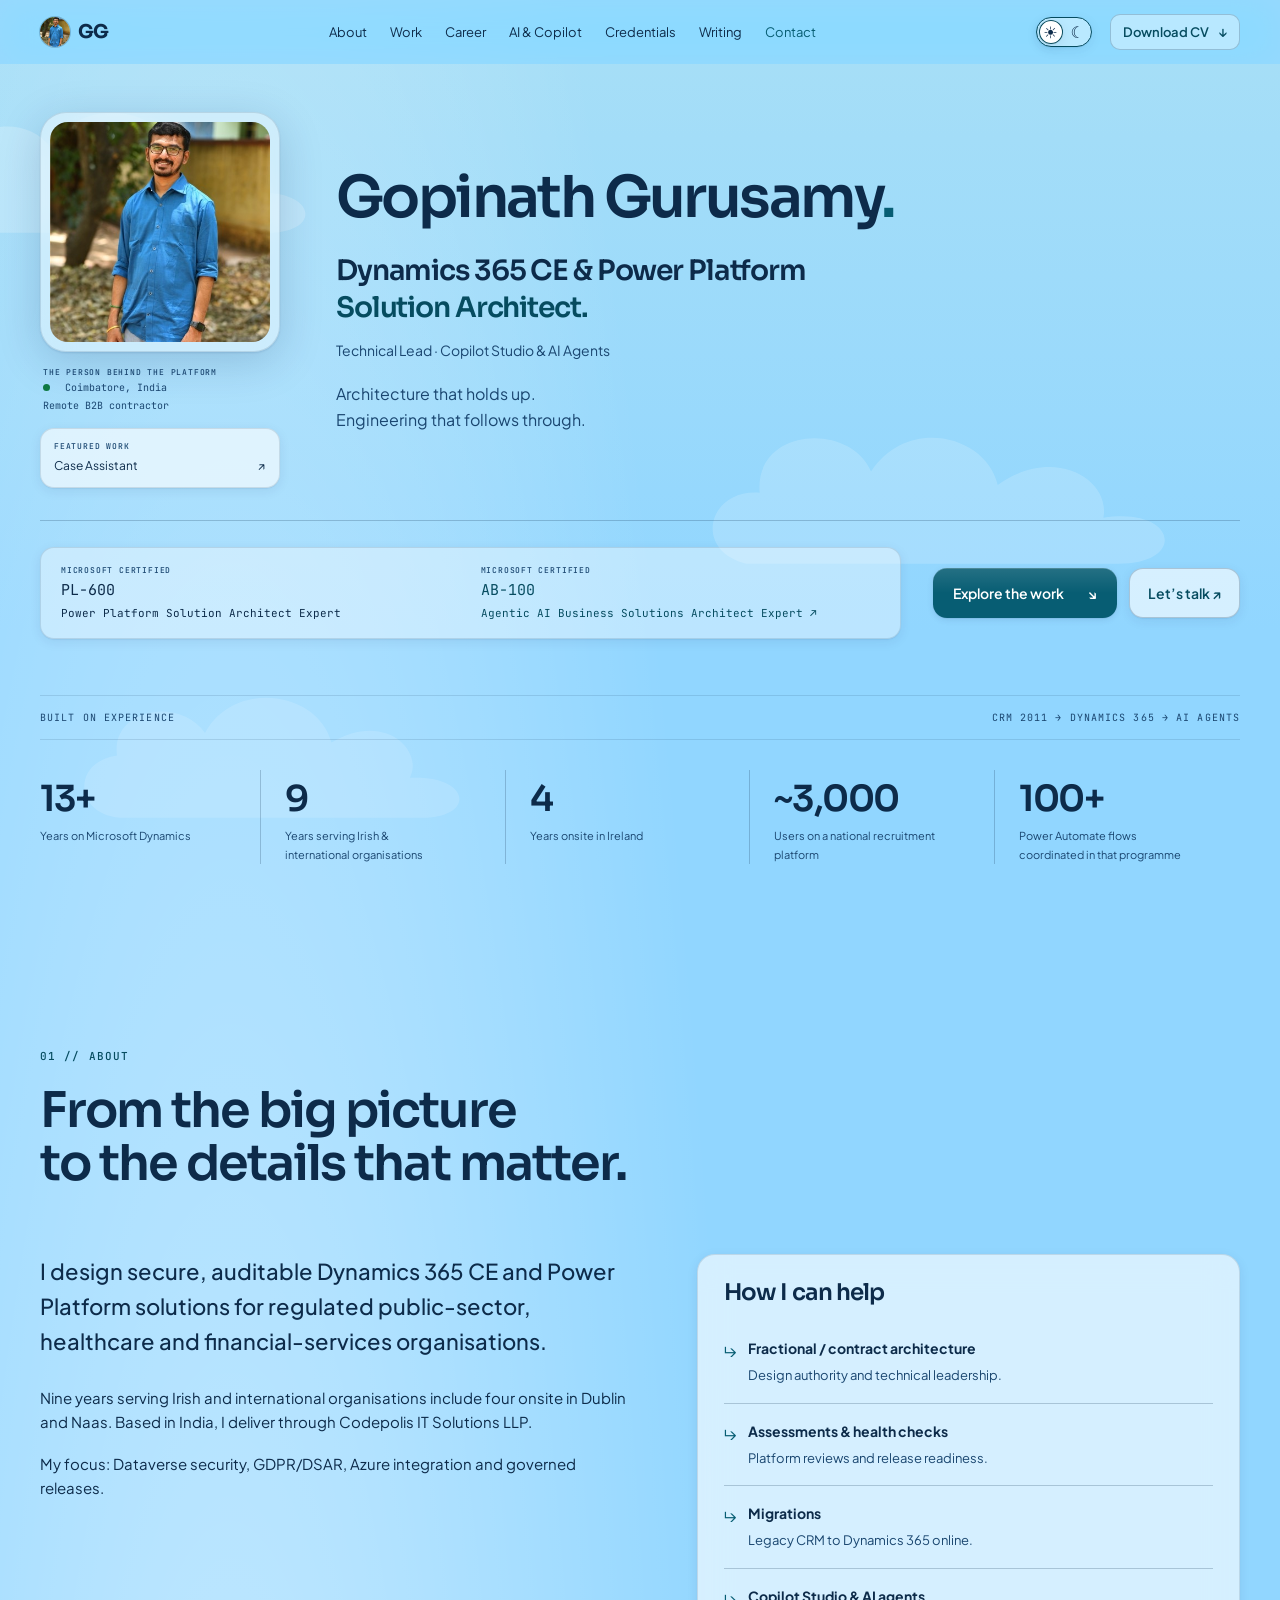
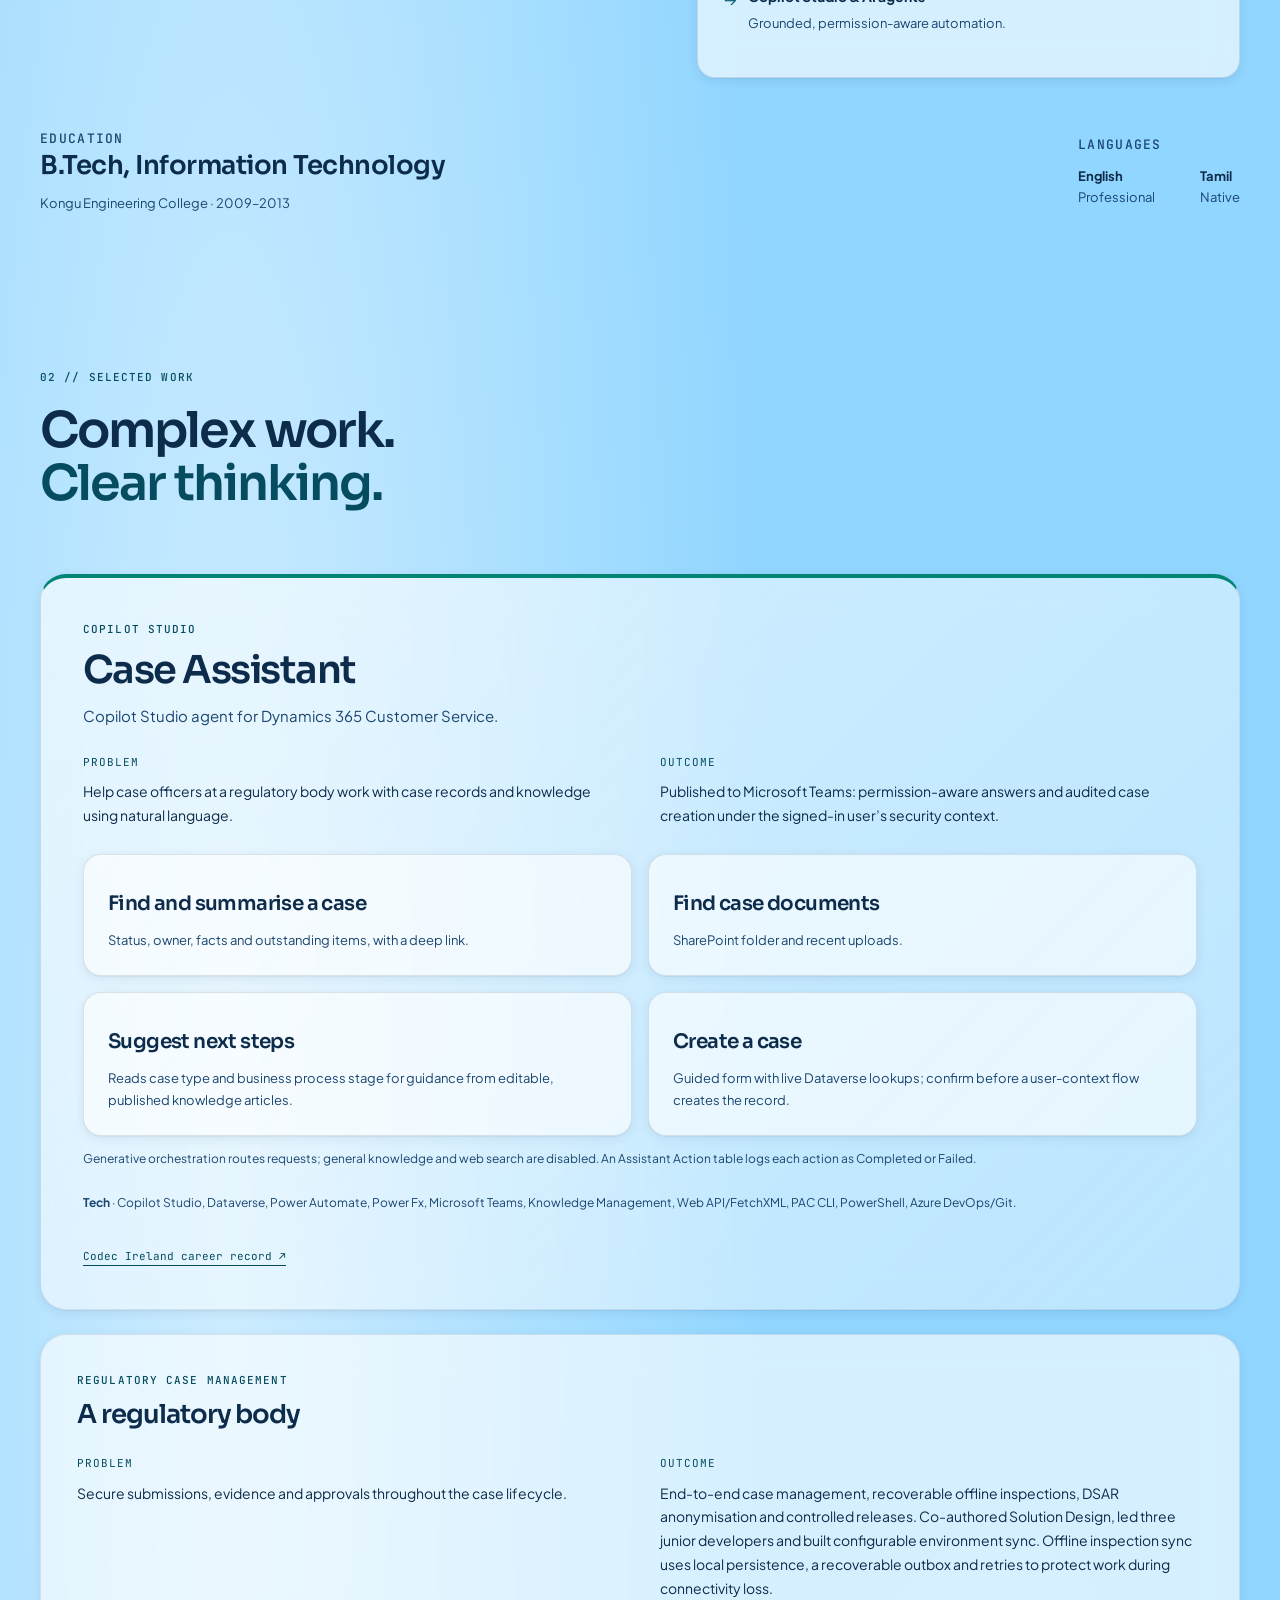
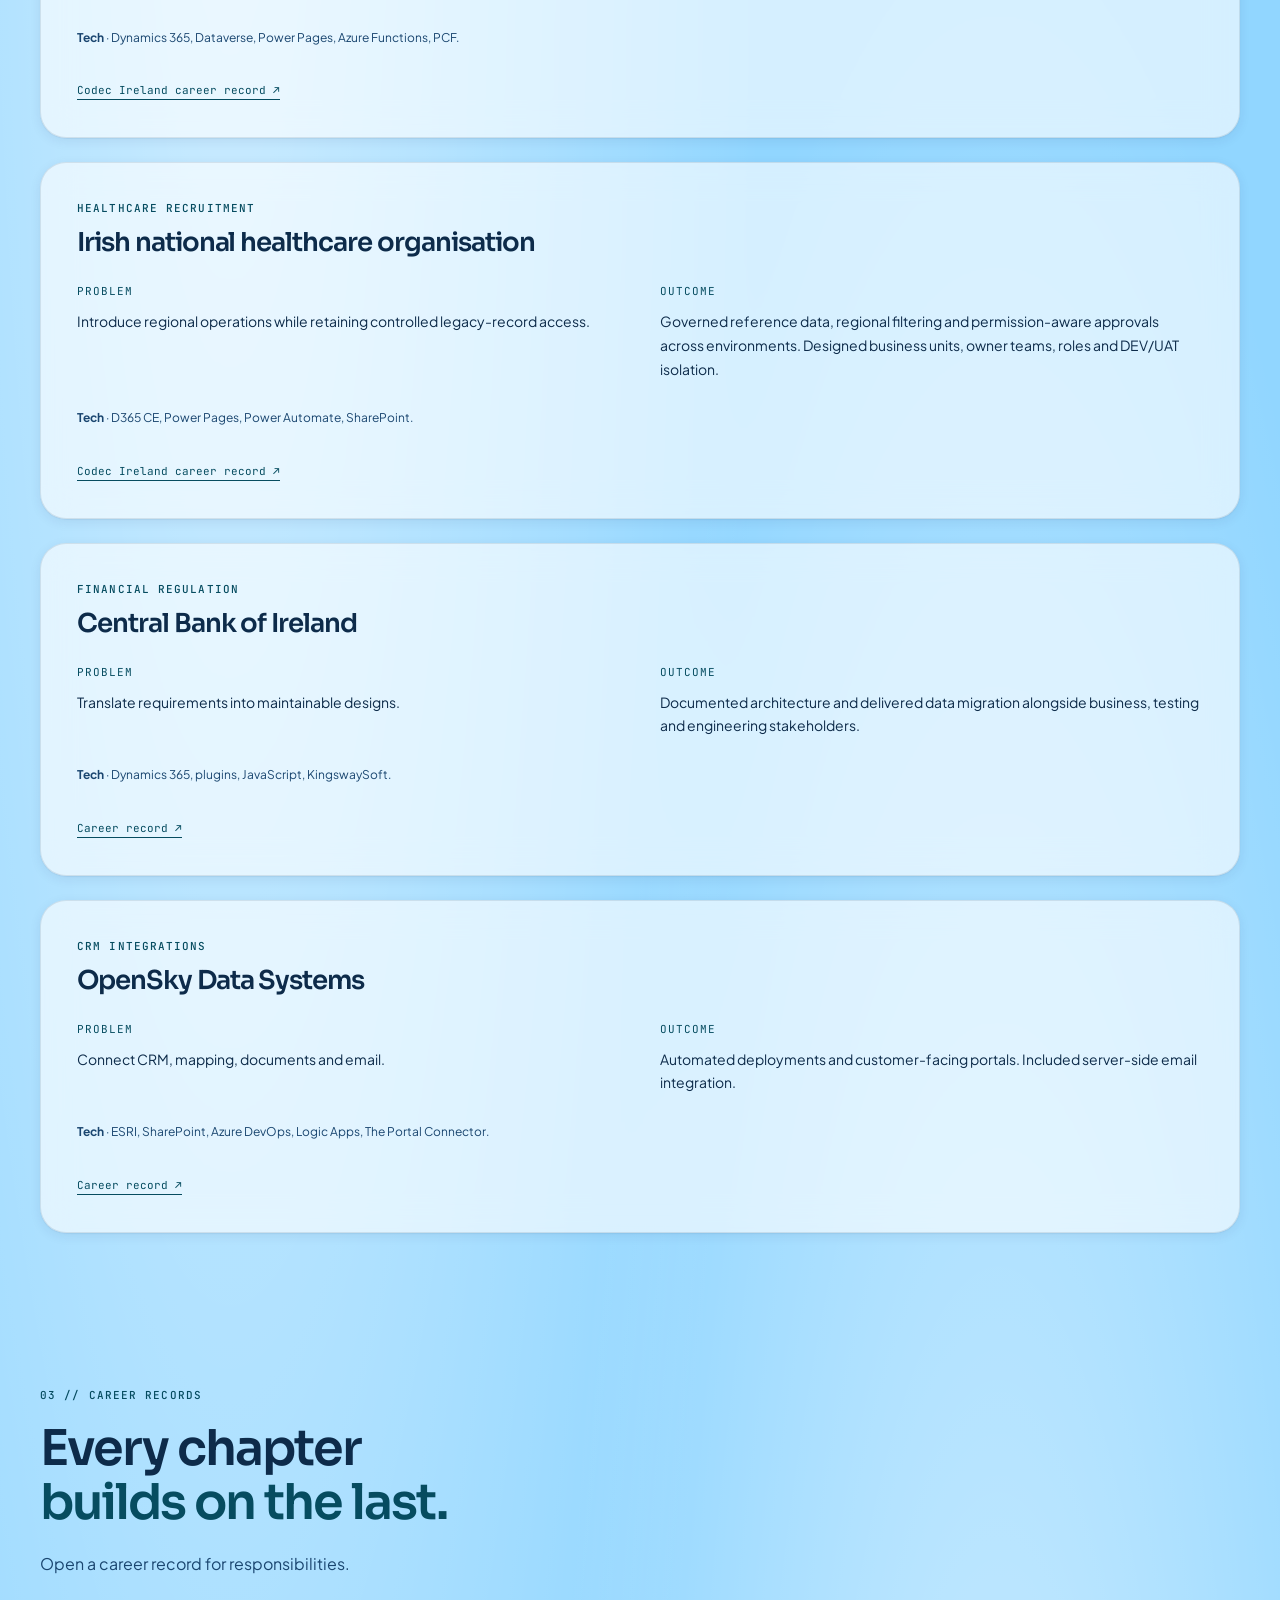
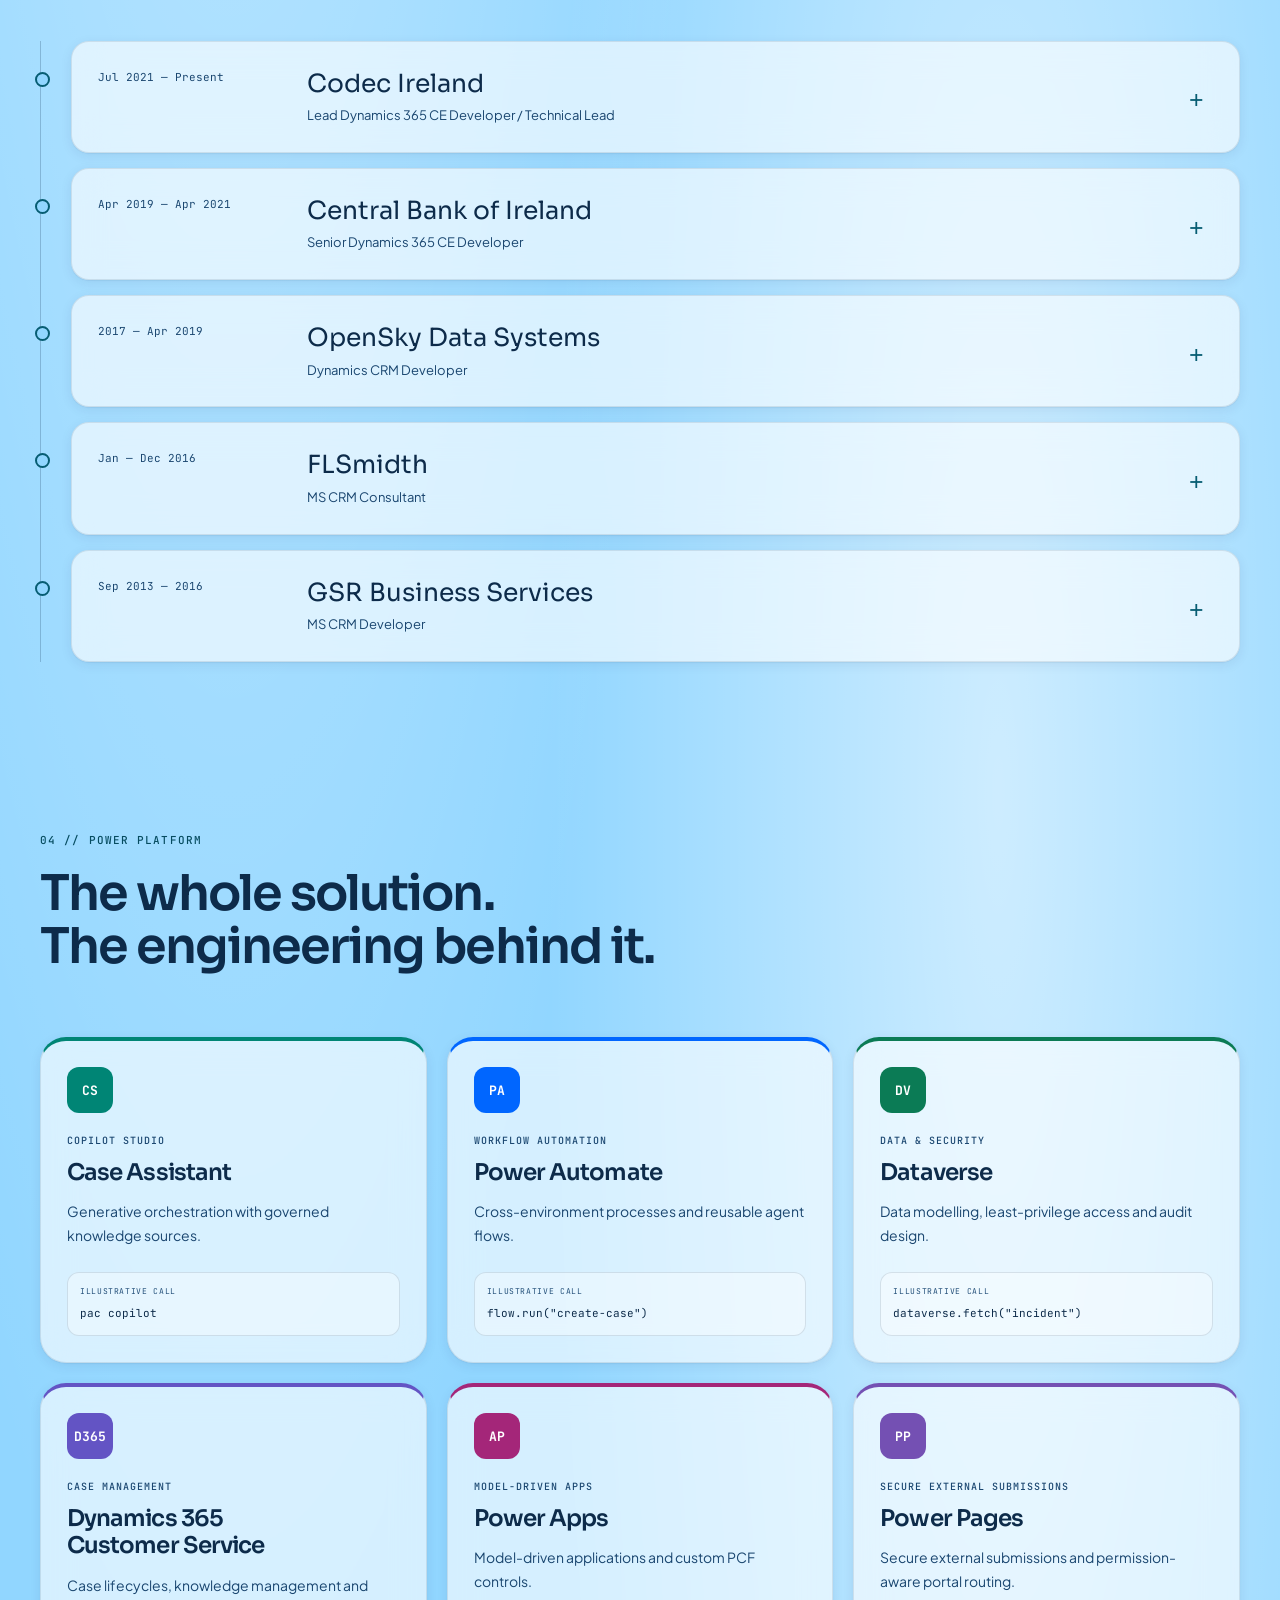
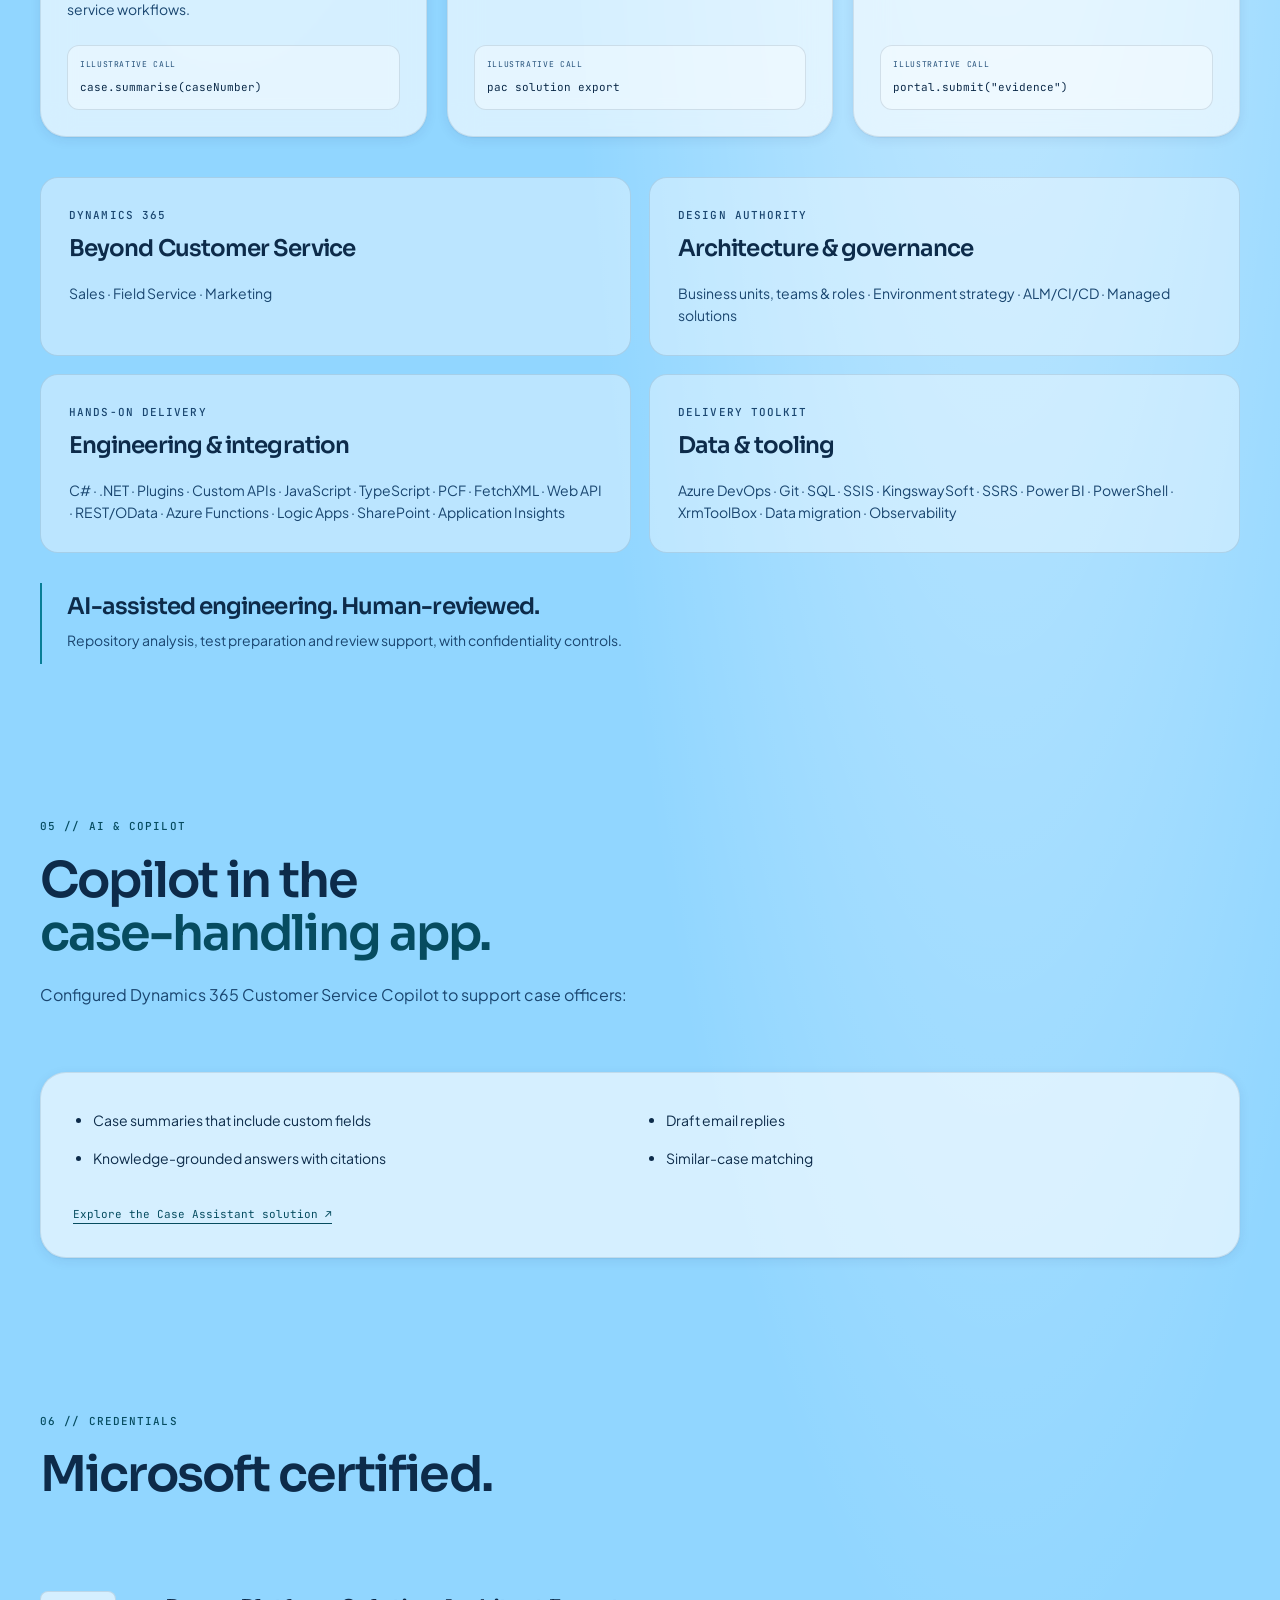
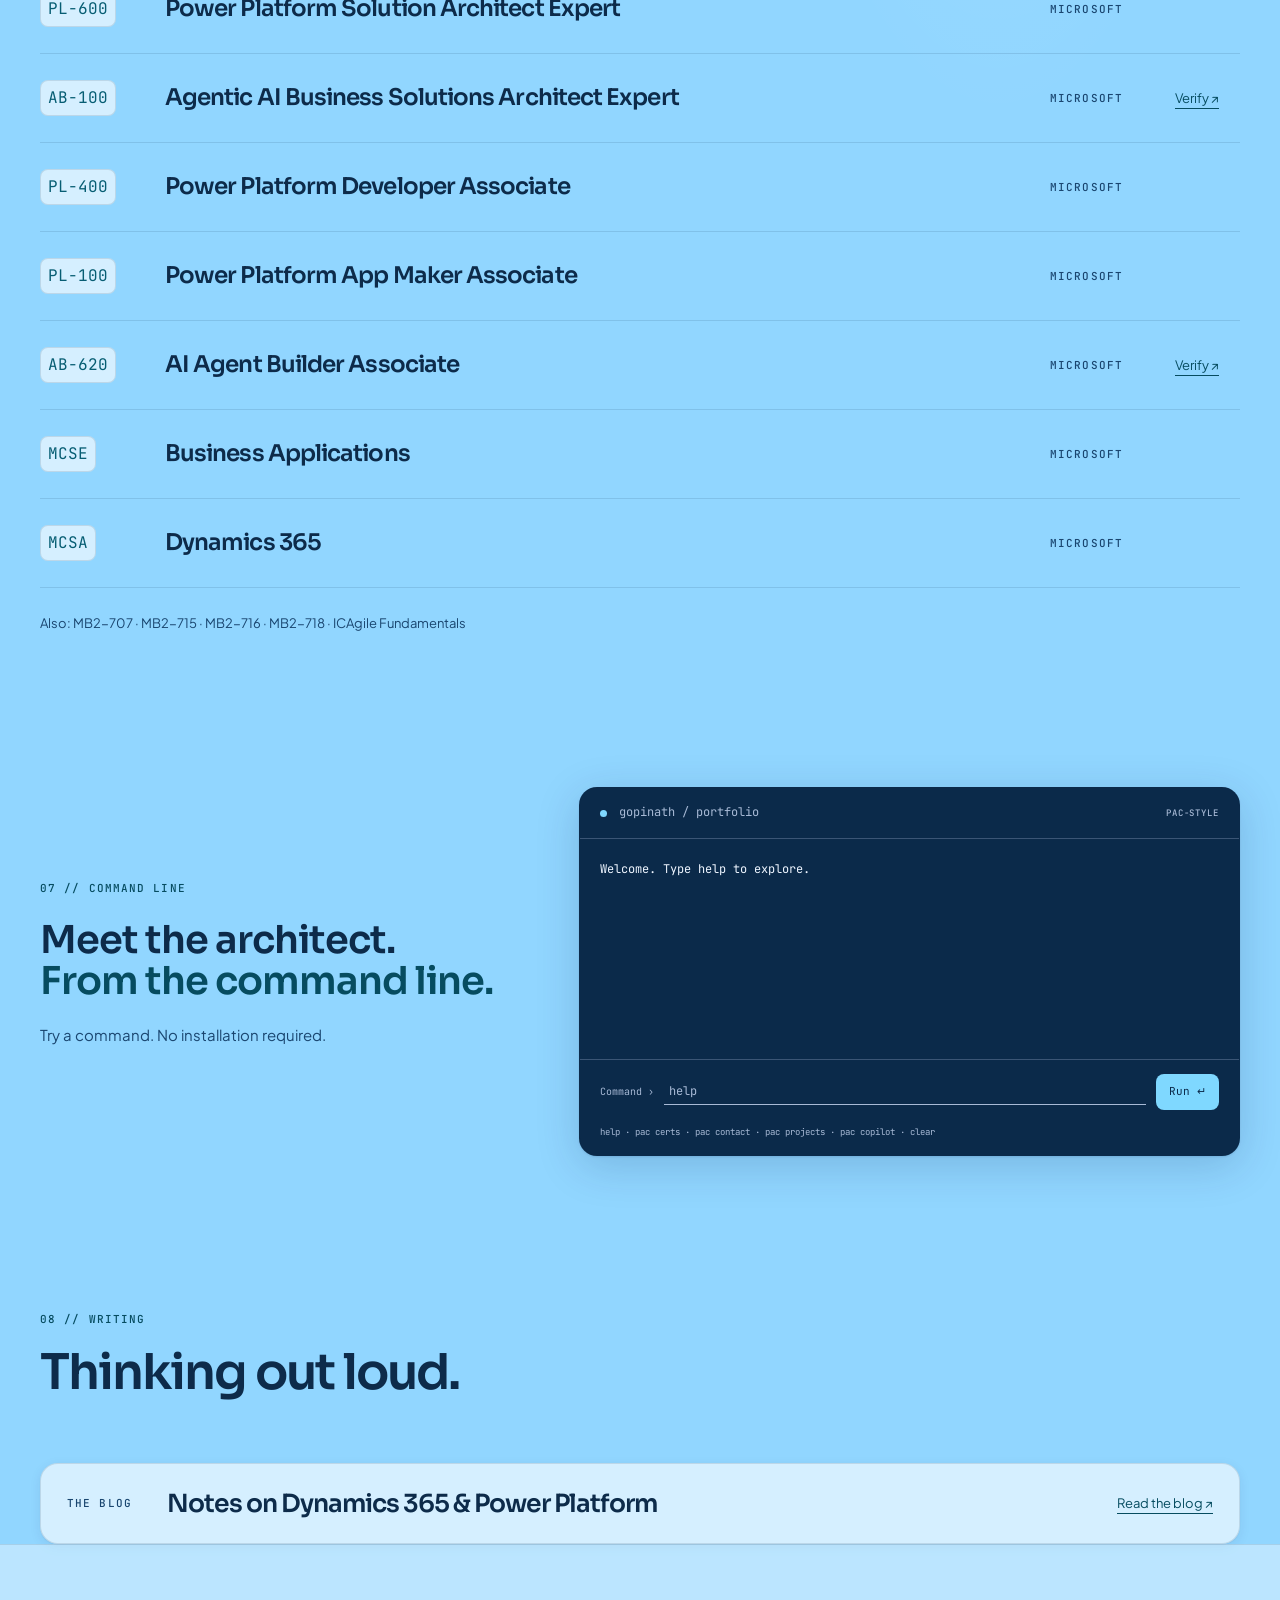
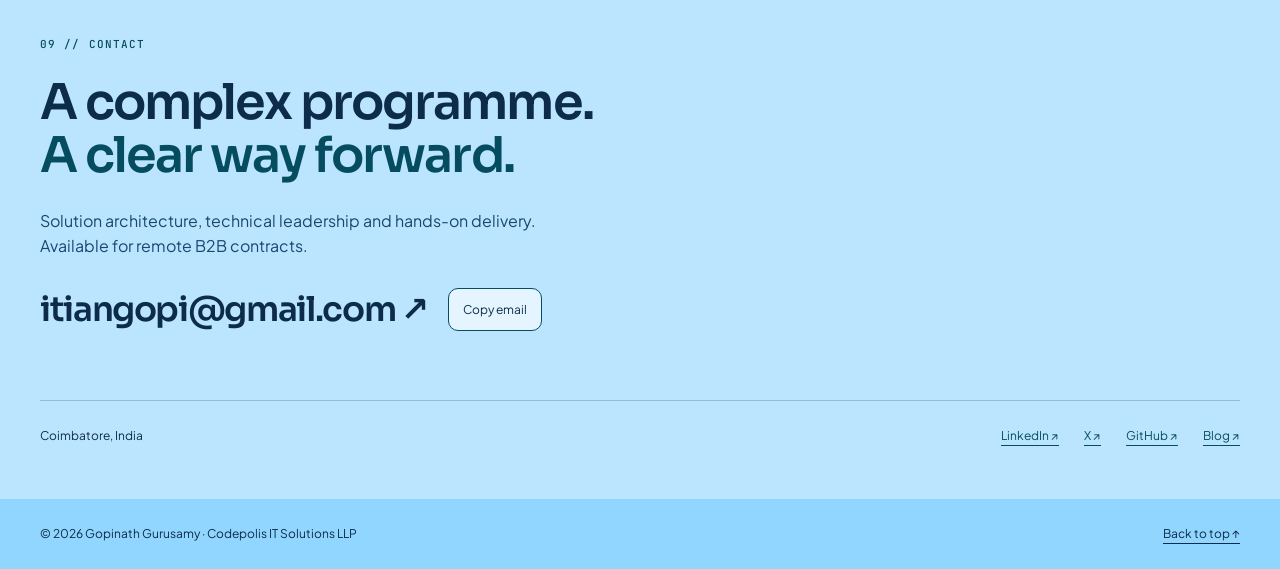
==== commit 83b30472: "Use a GG header monogram and collapse Codec Ireland by default." ====
--- a/index.html
+++ b/index.html
@@ -25,8 +25,8 @@
 
 <link rel="preload" href="assets/fonts/sora.ttf" as="font" type="font/ttf" crossorigin>
 <link rel="preload" href="assets/fonts/plus-jakarta-sans.ttf" as="font" type="font/ttf" crossorigin>
-<link href="assets/css/styles.css?v=14" rel="stylesheet">
-<script defer src="assets/js/main.js?v=14"></script>
+<link href="assets/css/styles.css?v=16" rel="stylesheet">
+<script defer src="assets/js/main.js?v=16"></script>
 <script type="application/ld+json">
   {
     "@context": "https://schema.org",
@@ -135,9 +135,9 @@
 </div>
 <a class="skip-link" href="#main">Skip to content</a>
 <header class="masthead"><div class="page-width masthead-row">
-<a class="wordmark" href="#top" aria-label="Gopinath Gurusamy, back to top">g<span aria-hidden="true">.</span> <span class="wordmark-name">Gopinath Gurusamy</span></a>
+<a class="wordmark" href="#top" aria-label="GG, Gopinath Gurusamy, back to top">GG</a>
 <nav class="desktop-nav" aria-label="Main navigation"><a href="#about">About</a> <a href="#work">Work</a> <a href="#experience">Career</a> <a href="#copilot">AI &amp; Copilot</a> <a href="#certifications">Credentials</a> <a href="#writing">Writing</a> <a href="#contact">Contact</a></nav>
-<div class="masthead-tools"><button class="theme-toggle" type="button" aria-label="Switch colour theme" aria-pressed="false" hidden>◐</button> <a class="cv-link" href="assets/resume/Gopinath_Gurusamy_Resume.pdf" download>Download CV <span aria-hidden="true">↓</span></a></div>
+<div class="masthead-tools"><button class="theme-toggle" type="button" aria-label="Switch colour theme" aria-pressed="false" hidden>◐</button> <a class="cv-link" href="assets/resume/Gopinath_Gurusamy_Resume.pdf?v=15" download="Gopinath_Gurusamy_Resume.pdf">Download CV <span aria-hidden="true">↓</span></a></div>
 
 </div>
 </header>
@@ -226,7 +226,7 @@
 <a class="record-relation" href="#career-opensky">Career record ↗</a></article>
 </section>
 <section class="chapter career-chapter page-width" id="experience" aria-label="Career"><div class="chapter-heading"><p class="kicker">03 // Career records</p> <h2>Every chapter<br> <em>builds on the last.</em></h2><p class="chapter-description">Open a career record for responsibilities.</p></div>
-<ol class="career-records"><li id="career-codec"><details class="career-record" open><summary><span class="record-date">Jul 2021 — Present</span> <span class="record-employer">Codec Ireland</span> <span class="record-job">Lead Dynamics 365 CE Developer / Technical Lead</span> <span class="record-open" aria-hidden="true">+</span></summary><div class="record-body"><dl><div><dt>Location</dt> <dd>Remote from India · Irish public-sector programmes</dd></div>
+<ol class="career-records"><li id="career-codec"><details class="career-record"><summary><span class="record-date">Jul 2021 — Present</span> <span class="record-employer">Codec Ireland</span> <span class="record-job">Lead Dynamics 365 CE Developer / Technical Lead</span> <span class="record-open" aria-hidden="true">+</span></summary><div class="record-body"><dl><div><dt>Location</dt> <dd>Remote from India · Irish public-sector programmes</dd></div>
 <div><dt>Responsibilities</dt> <dd><ul><li>Lead architecture, engineering, reviews and release readiness.</li><li>Guide developers across regulatory and healthcare programmes.</li></ul>
 </dd></div>
 </dl>
--- a/assets/css/styles.css
+++ b/assets/css/styles.css
@@ -6,11 +6,11 @@
 @media(prefers-color-scheme:dark){:root:not([data-theme=light]){color-scheme:dark;--bg:#081631;--hero-bg:#0d2247;--surface:#0b1d3d;--text:#eef5ff;--text-2: #a8bad6;--text-3: #9db3d3;--hair:rgba(160,190,255,.12);--hair-2: rgba(160,190,255,.22);--card:#13264c;--card-2: #152b55;--card-border:rgba(150,185,255,.18);--gold:#73dbdf;--accent:#80ded5;--accent-ink:#80ded5;--btn:#80ded5;--on-btn:#081631;--nav-bg:rgba(8,22,49,.72);--glow:rgba(115,219,223,.02);--glass:rgba(19,38,76,.62);--glass-2: rgba(19,38,76,.38);--hud:#73dbdf;--ghost-ink:#80ded5;--ghost-a:14%;--panel:#050e22;--panel-ink:#eef5ff;--panel-dim:#9db3d3;--panel-hi:#73dbdf;--bubble-me:#134a3a;--screen:#0b1d3d;--sh-rest:0 .5px 1px rgba(4,14,36,.4),0 3px 12px rgba(4,14,36,.35);--sh-float:0 1px 2px rgba(4,14,36,.5),0 10px 44px rgba(4,14,36,.6);--sh-btn:0 .5px 1px rgba(4,14,36,.4),0 2px 6px rgba(4,14,36,.3);--ok:#4ade80;--warn:#fbbf24}}
 :root[data-theme=dark]{color-scheme:dark;--bg:#081631;--hero-bg:#0d2247;--surface:#0b1d3d;--text:#eef5ff;--text-2: #a8bad6;--text-3: #9db3d3;--hair:rgba(160,190,255,.12);--hair-2: rgba(160,190,255,.22);--card:#13264c;--card-2: #152b55;--card-border:rgba(150,185,255,.18);--gold:#73dbdf;--accent:#80ded5;--accent-ink:#80ded5;--btn:#80ded5;--on-btn:#081631;--nav-bg:rgba(8,22,49,.72);--glow:rgba(115,219,223,.02);--glass:rgba(19,38,76,.62);--glass-2: rgba(19,38,76,.38);--hud:#73dbdf;--ghost-ink:#80ded5;--ghost-a:14%;--panel:#050e22;--panel-ink:#eef5ff;--panel-dim:#9db3d3;--panel-hi:#73dbdf;--bubble-me:#134a3a;--screen:#0b1d3d;--sh-rest:0 .5px 1px rgba(4,14,36,.4),0 3px 12px rgba(4,14,36,.35);--sh-float:0 1px 2px rgba(4,14,36,.5),0 10px 44px rgba(4,14,36,.6);--sh-btn:0 .5px 1px rgba(4,14,36,.4),0 2px 6px rgba(4,14,36,.3);--ok:#4ade80;--warn:#fbbf24}
 *{box-sizing:border-box}html{scroll-behavior:smooth;scroll-padding-top:100px}body{margin:0;background:var(--paper);color:var(--ink);font:15px/1.75 var(--body);-webkit-font-smoothing:antialiased}::selection{background:var(--ink);color:var(--paper)}a{color:inherit;text-underline-offset:5px}a:hover{color:var(--accent)}button,input{font:inherit}button{cursor:pointer}button,a,input,summary{ -webkit-tap-highlight-color:transparent}button{color:inherit}a:focus-visible,button:focus-visible,input:focus-visible,summary:focus-visible,[tabindex]:focus-visible{outline:3px solid var(--accent);outline-offset:5px}p{margin:0 0 1.2em}h1,h2,h3,h4{margin:0;font-weight:400}h1,h2,h3{font-family:var(--heading)}h1{font-size:clamp(64px,6.7vw,100px);line-height:1;letter-spacing:-5px}h2{font-size:clamp(36px,4.2vw,62px);line-height:1.12;letter-spacing:-2px}h3{font-size:29px;line-height:1.2;letter-spacing:-.6px}h4{font-size:15px;line-height:1.5;font-weight:700}em{color:var(--accent);font-weight:400}img{display:block;max-width:100%}ul,ol{padding-left:1.25rem}dd{margin:0}.page-width{width:min(1200px,calc(100% - 100px));margin-inline:auto}.micro,.kicker{font:11px/1.65 var(--mono);letter-spacing:1.3px;text-transform:uppercase}.micro{color:var(--subtle)}.kicker{color:var(--accent);margin:0 0 23px}.accent{color:var(--accent)}.skip-link{position:fixed;top:-90px;left:15px;z-index:100;background:var(--ink);color:var(--paper);padding:10px 20px}.skip-link:focus{top:10px}.sr-only{position:absolute;width:1px;height:1px;padding:0;overflow:hidden;clip:rect(0,0,0,0);white-space:nowrap;border:0}[hidden]{display:none!important}
-.masthead{position:sticky;top:0;background:var(--paper);z-index:20;border-bottom:1px solid var(--rule)}.masthead-row{height:84px;display:flex;gap:25px;align-items:center;justify-content:space-between}.wordmark{text-decoration:none;font:36px/1 var(--heading);letter-spacing:-2px;display:flex;align-items:center;white-space:nowrap}.wordmark>span:first-child{color:var(--accent)}.wordmark-name{font:11px/1.4 var(--body);letter-spacing:0;max-width:95px;white-space:normal;margin-left:12px}.desktop-nav{display:flex;gap:23px}.desktop-nav a{font-size:11px;text-decoration:none;padding-block:15px}.desktop-nav a[aria-current]{color:var(--accent);text-decoration:underline}.masthead-tools{display:flex;align-items:center;gap:18px;white-space:nowrap}.theme-toggle{background:none;border:1px solid var(--rule);border-radius:50%;width:39px;height:39px;font-size:23px;line-height:1}.cv-link{font-size:11px}.cv-link span{margin-left:7px}.hero{display:grid;grid-template-columns:1fr 340px;gap:90px;padding-top:72px;padding-bottom:75px;align-items:start}.hero-story>.kicker{margin-bottom:28px}.availability-dot{display:inline-block;width:7px;height:7px;background:var(--accent);border-radius:50%;margin-right:9px}.position-line{font-family:var(--heading);font-size:27px;line-height:1.35;margin:27px 0 12px}.hero-role{font-size:12px;color:var(--subtle)}.hero-thesis{font:20px/1.5 var(--heading);margin:24px 0}.credential-pair{display:grid;grid-template-columns:1fr 1fr;gap:24px;margin:26px 0 30px;border-top:1px solid var(--rule);padding-top:17px;max-width:600px}.credential-pair>p,.credential-pair>a{margin:0;display:block;font-size:10px;line-height:1.6;text-decoration:none}.credential-pair .micro{display:block;font-size:8px;letter-spacing:.8px}.credential-pair strong{font:17px/1.8 var(--mono);display:block}.credential-pair a>span:last-child{border-bottom:1px solid var(--rule)}.hero-links{display:flex;align-items:center;gap:28px}.solid-link{display:inline-flex;gap:28px;background:var(--ink);color:var(--paper);padding:13px 22px;border-radius:3px;text-decoration:none;font-size:12px}.solid-link:hover{background:var(--accent);color:var(--paper)}.underlined-link{font-size:12px}.portrait-note{padding-top:24px;position:relative}.portrait-border{padding:13px;border:1px solid var(--rule);border-radius:130px 130px 25px 25px;background:var(--wash)}.portrait-border .headshot{width:100%;height:auto;aspect-ratio:1/1.12;object-fit:cover;object-position:center 38%;border-radius:120px 120px 18px 18px;filter:saturate(.75)}.portrait-caption{padding:25px 10px 0}.portrait-caption p{font:31px/1.22 var(--heading);margin-top:12px}.location-note{border-top:1px solid var(--rule);padding:20px 10px;color:var(--subtle);font-size:11px}.latest-note{display:block;background:var(--wash);border-left:2px solid var(--accent);padding:14px 17px;text-decoration:none;font-size:12px}.latest-note .micro{display:block;margin-bottom:5px}.latest-note>span:last-child{float:right}.mobile-nav{display:none}.chapter-divider{display:flex;justify-content:space-between;font:10px/1.5 var(--mono);text-transform:uppercase;letter-spacing:1.1px;border-block:1px solid var(--rule);padding:14px 0;color:var(--subtle)}.delivery-metrics{display:grid;grid-template-columns:repeat(5,1fr);gap:25px;padding:26px 0 32px;margin:0}.delivery-metrics>div{display:flex;flex-direction:column-reverse;justify-content:flex-end;border-right:1px solid var(--rule);padding-right:20px}.delivery-metrics>div:last-child{border:0}.delivery-metrics dt{font-size:10px;line-height:1.65;color:var(--subtle);max-width:165px}.delivery-metrics dd{font:42px/1.6 var(--heading)}.chapter{padding-block:90px;border-bottom:1px solid var(--rule)}.chapter-heading{margin-bottom:40px}.chapter-heading .kicker{margin-bottom:15px}.chapter-description{max-width:570px;color:var(--subtle);font-size:13px;margin:20px 0 0}.about-layout{display:grid;grid-template-columns:1.1fr 1fr;gap:85px}.prose p:first-child{font:26px/1.5 var(--heading)}.prose p{font-size:13px}.services-list{padding:0 0 0 30px;border-left:1px solid var(--rule)}.services-list>h3{font-size:23px;margin-bottom:15px}.services-list article{position:relative;padding:15px 0 15px 24px;border-bottom:1px solid var(--rule)}.services-list article:last-child{border:0}.service-marker{position:absolute;left:0;color:var(--accent)}.services-list h4{font-size:12px}.services-list p{font-size:11px;color:var(--subtle);margin:6px 0 0}.solution-card{background:var(--surface);border:1px solid var(--rule);padding:35px 40px;margin-top:22px;border-radius:5px;scroll-margin-top:110px}.featured-solution{border-top:3px solid var(--accent);padding:45px 45px 28px}.solution-heading .kicker{margin-bottom:12px}.featured-solution h3{font-size:45px}.solution-subtitle{font-size:12px;color:var(--subtle);margin:12px 0 20px}.solution-summary{font:22px/1.55 var(--heading);max-width:950px}.system-route{display:flex;align-items:center;gap:20px;margin:27px 0;padding:17px 0;border-block:1px solid var(--rule);font:12px/1.6 var(--mono)}.system-route b{font-weight:400;color:var(--accent)}.solution-fields{display:grid;grid-template-columns:1fr 1fr;gap:40px;margin-block:26px}.solution-fields h4{color:var(--accent);font:10px/1.5 var(--mono);text-transform:uppercase;letter-spacing:1px;margin-bottom:10px}.solution-fields p{font-size:12px;margin:0}.topic-grid{display:grid;grid-template-columns:repeat(2,1fr);border:1px solid var(--rule);background:var(--paper)}.topic-grid article{padding:24px}.topic-grid article:nth-child(odd){border-right:1px solid var(--rule)}.topic-grid article:nth-child(-n+2){border-bottom:1px solid var(--rule)}.topic-grid h4{margin:9px 0;font-family:var(--heading);font-size:23px;font-weight:400}.topic-grid p{font-size:11px;margin:0;color:var(--subtle)}.topic-grid .micro{font-size:9px}.security-note{font-size:11px;color:var(--subtle);margin:13px 0 24px}.implementation{border-top:1px solid var(--rule);margin-top:22px}.implementation summary{padding:16px 0;cursor:pointer;font-size:12px;color:var(--ink)}.implementation summary>span{float:right;color:var(--subtle);font:10px/1.8 var(--mono)}.implementation[open] summary{border-bottom:1px solid var(--rule)}.contribution-list{font-size:12px;line-height:1.9;padding-left:20px}.contribution-list li{padding-block:7px}.project-detail{font-size:12px}.project-detail>div{margin:20px 0}.project-detail dt{font-weight:700;margin-bottom:7px}.technology-line{font-size:10px;line-height:1.9;color:var(--subtle);margin:20px 0}.record-relation{font:10px/1.8 var(--mono);color:var(--accent);display:inline-block;margin-top:12px}.component-tags{display:flex;flex-wrap:wrap;gap:7px;list-style:none;padding:0;margin:20px 0 0}.component-tags li{font:10px/1.7 var(--mono);padding:4px 9px;border:1px solid var(--rule);border-radius:3px;color:var(--subtle)}.career-records{list-style:none;padding:0 0 0 30px;margin:0;position:relative;border-left:1px solid var(--rule)}.career-records>li{position:relative;margin:0 0 15px;scroll-margin-top:110px}.career-records>li::before{content:"";position:absolute;left:-36px;top:31px;width:11px;height:11px;background:var(--paper);border:2px solid var(--accent);border-radius:50%}.career-record{border:1px solid var(--rule);background:var(--surface);border-radius:4px}.career-record summary{display:grid;grid-template-columns:185px 1fr 30px;column-gap:24px;padding:24px 28px;cursor:pointer;list-style:none}.career-record summary::-webkit-details-marker{display:none}.record-date{font:10px/1.8 var(--mono);color:var(--subtle);grid-row:1/3}.record-employer{font:26px/1.3 var(--heading);grid-column:2}.record-job{font-size:11px;color:var(--subtle);grid-column:2;margin-top:5px}.record-open{grid-column:3;grid-row:1/3;align-self:center;color:var(--accent);font-size:24px}.career-record[open] .record-open{transform:rotate(45deg)}.record-body{padding:0 28px 25px 237px;font-size:12px}.record-body dl{margin:0}.record-body dt{font:10px/1.8 var(--mono);color:var(--subtle);margin:15px 0 4px}.record-body ul{margin:0}.related-records{margin-top:22px;border-top:1px solid var(--rule);padding-top:15px}.related-records .micro{display:block;font-size:9px;margin-bottom:7px}.related-records a{display:block;font-size:11px;color:var(--accent);margin:5px 0}.expertise-board{display:grid;grid-template-columns:repeat(2,1fr);border-top:1px solid var(--rule);border-left:1px solid var(--rule)}.expertise-board article{padding:35px;border-bottom:1px solid var(--rule);border-right:1px solid var(--rule)}.expertise-board h3{margin:12px 0 20px}.expertise-board article>p:last-child{font-size:12px;color:var(--subtle);margin:0}.engineering-principle{margin-top:30px;border-left:2px solid var(--accent);padding:12px 25px}.engineering-principle h3{font-size:23px}.engineering-principle p{font-size:12px;color:var(--subtle);margin:10px 0 0}.copilot-chapter{background:var(--wash)}.copilot-topics{display:grid;grid-template-columns:repeat(3,1fr);gap:24px}.copilot-topics article{border-top:1px solid var(--rule);padding:24px 0}.topic-symbol{color:var(--accent);font:35px/1.5 var(--heading)}.copilot-topics h3{margin:12px 0}.copilot-topics p{font-size:12px;color:var(--subtle);margin:0}.credential-register{padding:0;list-style:none}.credential-register li{display:grid;grid-template-columns:100px 1fr 100px 65px;gap:25px;align-items:center;padding:24px 0;border-bottom:1px solid var(--rule)}.register-code{font:15px/1.5 var(--mono);color:var(--accent)}.credential-register h3{font-size:23px}.credential-register a{font-size:11px}.additional-learning{font-size:11px;color:var(--subtle);margin:25px 0 0}.terminal-layout{display:grid;grid-template-columns:.85fr 1.15fr;gap:65px;align-items:center}.terminal-layout h2{font-size:38px;letter-spacing:-1px}.terminal-layout>div:first-child>p:last-child{font-size:12px;color:var(--subtle);margin-top:20px}.terminal-widget{background:var(--panel);border:1px solid var(--hair-2);color:var(--panel-ink);border-radius:6px;overflow:hidden;min-width:0;font:12px/1.8 var(--mono)}.terminal-bar{display:flex;gap:12px;padding:14px 20px;border-bottom:1px solid var(--hair-2);color:var(--panel-dim);align-items:center}.terminal-bar>.micro{margin-left:auto;font-size:9px;color:var(--panel-dim)}.terminal-dot{width:7px;height:7px;border-radius:50%;background:var(--panel-hi)}.terminal-output{height:220px;overflow:auto;padding:20px;white-space:pre-wrap;overflow-wrap:anywhere}.terminal-output p{margin:0 0 15px}.terminal-output .command-echo{color:var(--panel-hi)}.terminal-form{display:flex;gap:10px;align-items:center;padding:14px 20px;border-top:1px solid var(--hair-2)}.terminal-form label{white-space:nowrap;font-size:10px;color:var(--panel-dim)}.terminal-form input{min-width:0;width:100%;background:none;border:0;border-bottom:1px solid var(--panel-dim);color:#fff;padding:5px;font:12px var(--mono);border-radius:0}.terminal-form input::placeholder{color:var(--panel-dim)}.terminal-form button{background:var(--accent);border:0;color:var(--panel);font-size:11px;padding:8px 13px;white-space:nowrap;border-radius:3px}.terminal-widget .terminal-hint{font:9px/1.8 var(--mono);color:var(--panel-dim);margin:0;padding:0 20px 15px}.journal-link{display:flex;gap:35px;align-items:center;border-block:1px solid var(--rule);padding:30px 0;text-decoration:none}.journal-link h3{flex:1;font-size:28px}.journal-link>span:last-child{font-size:11px;text-decoration:underline}.education-band{display:flex;justify-content:space-between;align-items:center;padding-block:45px;gap:30px}.education-band h2{font-size:26px;letter-spacing:-.5px}.education-band p{font-size:12px;margin:10px 0 0;color:var(--subtle)}.education-band dl{display:flex;gap:45px;font-size:11px}.education-band dt{font-weight:700}.education-band dd{color:var(--subtle)}.contact-chapter{background:var(--wash);padding:85px 0 40px}.contact-chapter h2{font-size:clamp(38px,4.5vw,65px)}.contact-chapter h2+p{font-size:12px;color:var(--subtle);margin:25px 0}.email-tools{display:flex;align-items:center;flex-wrap:wrap;gap:20px}.email-tools>a{font:clamp(20px,3vw,36px)/1.5 var(--heading);text-decoration:none}.copy-email{background:none;border:1px solid var(--rule);border-radius:3px;font-size:10px;padding:9px 12px}.copy-status{font-size:10px}.contact-links{display:flex;justify-content:space-between;border-top:1px solid var(--rule);padding-top:25px;margin-top:65px;gap:25px;font-size:11px}.contact-links ul{display:flex;gap:25px;list-style:none;padding:0;margin:0}.closing-line{display:flex;justify-content:space-between;gap:20px;font-size:10px;padding-block:25px}.closing-line p{margin:0}.error-page{padding-block:100px;min-height:75vh}.error-page h1{margin:30px 0;font-size:clamp(55px,6vw,85px)}.error-page p{max-width:550px;font-size:14px}.error-record{font:11px var(--mono);color:var(--accent-ink)}
+.masthead{position:sticky;top:0;background:var(--paper);z-index:20;border-bottom:1px solid var(--rule)}.masthead-row{height:84px;display:flex;gap:25px;align-items:center;justify-content:space-between}.wordmark{text-decoration:none;font:36px/1 var(--heading);letter-spacing:-2px;display:flex;align-items:center;white-space:nowrap}.desktop-nav{display:flex;gap:23px}.desktop-nav a{font-size:11px;text-decoration:none;padding-block:15px}.desktop-nav a[aria-current]{color:var(--accent);text-decoration:underline}.masthead-tools{display:flex;align-items:center;gap:18px;white-space:nowrap}.theme-toggle{background:none;border:1px solid var(--rule);border-radius:50%;width:39px;height:39px;font-size:23px;line-height:1}.cv-link{font-size:11px}.cv-link span{margin-left:7px}.hero{display:grid;grid-template-columns:1fr 340px;gap:90px;padding-top:72px;padding-bottom:75px;align-items:start}.hero-story>.kicker{margin-bottom:28px}.availability-dot{display:inline-block;width:7px;height:7px;background:var(--accent);border-radius:50%;margin-right:9px}.position-line{font-family:var(--heading);font-size:27px;line-height:1.35;margin:27px 0 12px}.hero-role{font-size:12px;color:var(--subtle)}.hero-thesis{font:20px/1.5 var(--heading);margin:24px 0}.credential-pair{display:grid;grid-template-columns:1fr 1fr;gap:24px;margin:26px 0 30px;border-top:1px solid var(--rule);padding-top:17px;max-width:600px}.credential-pair>p,.credential-pair>a{margin:0;display:block;font-size:10px;line-height:1.6;text-decoration:none}.credential-pair .micro{display:block;font-size:8px;letter-spacing:.8px}.credential-pair strong{font:17px/1.8 var(--mono);display:block}.credential-pair a>span:last-child{border-bottom:1px solid var(--rule)}.hero-links{display:flex;align-items:center;gap:28px}.solid-link{display:inline-flex;gap:28px;background:var(--ink);color:var(--paper);padding:13px 22px;border-radius:3px;text-decoration:none;font-size:12px}.solid-link:hover{background:var(--accent);color:var(--paper)}.underlined-link{font-size:12px}.portrait-note{padding-top:24px;position:relative}.portrait-border{padding:13px;border:1px solid var(--rule);border-radius:130px 130px 25px 25px;background:var(--wash)}.portrait-border .headshot{width:100%;height:auto;aspect-ratio:1/1.12;object-fit:cover;object-position:center 38%;border-radius:120px 120px 18px 18px;filter:saturate(.75)}.portrait-caption{padding:25px 10px 0}.portrait-caption p{font:31px/1.22 var(--heading);margin-top:12px}.location-note{border-top:1px solid var(--rule);padding:20px 10px;color:var(--subtle);font-size:11px}.latest-note{display:block;background:var(--wash);border-left:2px solid var(--accent);padding:14px 17px;text-decoration:none;font-size:12px}.latest-note .micro{display:block;margin-bottom:5px}.latest-note>span:last-child{float:right}.mobile-nav{display:none}.chapter-divider{display:flex;justify-content:space-between;font:10px/1.5 var(--mono);text-transform:uppercase;letter-spacing:1.1px;border-block:1px solid var(--rule);padding:14px 0;color:var(--subtle)}.delivery-metrics{display:grid;grid-template-columns:repeat(5,1fr);gap:25px;padding:26px 0 32px;margin:0}.delivery-metrics>div{display:flex;flex-direction:column-reverse;justify-content:flex-end;border-right:1px solid var(--rule);padding-right:20px}.delivery-metrics>div:last-child{border:0}.delivery-metrics dt{font-size:10px;line-height:1.65;color:var(--subtle);max-width:165px}.delivery-metrics dd{font:42px/1.6 var(--heading)}.chapter{padding-block:90px;border-bottom:1px solid var(--rule)}.chapter-heading{margin-bottom:40px}.chapter-heading .kicker{margin-bottom:15px}.chapter-description{max-width:570px;color:var(--subtle);font-size:13px;margin:20px 0 0}.about-layout{display:grid;grid-template-columns:1.1fr 1fr;gap:85px}.prose p:first-child{font:26px/1.5 var(--heading)}.prose p{font-size:13px}.services-list{padding:0 0 0 30px;border-left:1px solid var(--rule)}.services-list>h3{font-size:23px;margin-bottom:15px}.services-list article{position:relative;padding:15px 0 15px 24px;border-bottom:1px solid var(--rule)}.services-list article:last-child{border:0}.service-marker{position:absolute;left:0;color:var(--accent)}.services-list h4{font-size:12px}.services-list p{font-size:11px;color:var(--subtle);margin:6px 0 0}.solution-card{background:var(--surface);border:1px solid var(--rule);padding:35px 40px;margin-top:22px;border-radius:5px;scroll-margin-top:110px}.featured-solution{border-top:3px solid var(--accent);padding:45px 45px 28px}.solution-heading .kicker{margin-bottom:12px}.featured-solution h3{font-size:45px}.solution-subtitle{font-size:12px;color:var(--subtle);margin:12px 0 20px}.solution-summary{font:22px/1.55 var(--heading);max-width:950px}.system-route{display:flex;align-items:center;gap:20px;margin:27px 0;padding:17px 0;border-block:1px solid var(--rule);font:12px/1.6 var(--mono)}.system-route b{font-weight:400;color:var(--accent)}.solution-fields{display:grid;grid-template-columns:1fr 1fr;gap:40px;margin-block:26px}.solution-fields h4{color:var(--accent);font:10px/1.5 var(--mono);text-transform:uppercase;letter-spacing:1px;margin-bottom:10px}.solution-fields p{font-size:12px;margin:0}.topic-grid{display:grid;grid-template-columns:repeat(2,1fr);border:1px solid var(--rule);background:var(--paper)}.topic-grid article{padding:24px}.topic-grid article:nth-child(odd){border-right:1px solid var(--rule)}.topic-grid article:nth-child(-n+2){border-bottom:1px solid var(--rule)}.topic-grid h4{margin:9px 0;font-family:var(--heading);font-size:23px;font-weight:400}.topic-grid p{font-size:11px;margin:0;color:var(--subtle)}.topic-grid .micro{font-size:9px}.security-note{font-size:11px;color:var(--subtle);margin:13px 0 24px}.implementation{border-top:1px solid var(--rule);margin-top:22px}.implementation summary{padding:16px 0;cursor:pointer;font-size:12px;color:var(--ink)}.implementation summary>span{float:right;color:var(--subtle);font:10px/1.8 var(--mono)}.implementation[open] summary{border-bottom:1px solid var(--rule)}.contribution-list{font-size:12px;line-height:1.9;padding-left:20px}.contribution-list li{padding-block:7px}.project-detail{font-size:12px}.project-detail>div{margin:20px 0}.project-detail dt{font-weight:700;margin-bottom:7px}.technology-line{font-size:10px;line-height:1.9;color:var(--subtle);margin:20px 0}.record-relation{font:10px/1.8 var(--mono);color:var(--accent);display:inline-block;margin-top:12px}.component-tags{display:flex;flex-wrap:wrap;gap:7px;list-style:none;padding:0;margin:20px 0 0}.component-tags li{font:10px/1.7 var(--mono);padding:4px 9px;border:1px solid var(--rule);border-radius:3px;color:var(--subtle)}.career-records{list-style:none;padding:0 0 0 30px;margin:0;position:relative;border-left:1px solid var(--rule)}.career-records>li{position:relative;margin:0 0 15px;scroll-margin-top:110px}.career-records>li::before{content:"";position:absolute;left:-36px;top:31px;width:11px;height:11px;background:var(--paper);border:2px solid var(--accent);border-radius:50%}.career-record{border:1px solid var(--rule);background:var(--surface);border-radius:4px}.career-record summary{display:grid;grid-template-columns:185px 1fr 30px;column-gap:24px;padding:24px 28px;cursor:pointer;list-style:none}.career-record summary::-webkit-details-marker{display:none}.record-date{font:10px/1.8 var(--mono);color:var(--subtle);grid-row:1/3}.record-employer{font:26px/1.3 var(--heading);grid-column:2}.record-job{font-size:11px;color:var(--subtle);grid-column:2;margin-top:5px}.record-open{grid-column:3;grid-row:1/3;align-self:center;color:var(--accent);font-size:24px}.career-record[open] .record-open{transform:rotate(45deg)}.record-body{padding:0 28px 25px 237px;font-size:12px}.record-body dl{margin:0}.record-body dt{font:10px/1.8 var(--mono);color:var(--subtle);margin:15px 0 4px}.record-body ul{margin:0}.related-records{margin-top:22px;border-top:1px solid var(--rule);padding-top:15px}.related-records .micro{display:block;font-size:9px;margin-bottom:7px}.related-records a{display:block;font-size:11px;color:var(--accent);margin:5px 0}.expertise-board{display:grid;grid-template-columns:repeat(2,1fr);border-top:1px solid var(--rule);border-left:1px solid var(--rule)}.expertise-board article{padding:35px;border-bottom:1px solid var(--rule);border-right:1px solid var(--rule)}.expertise-board h3{margin:12px 0 20px}.expertise-board article>p:last-child{font-size:12px;color:var(--subtle);margin:0}.engineering-principle{margin-top:30px;border-left:2px solid var(--accent);padding:12px 25px}.engineering-principle h3{font-size:23px}.engineering-principle p{font-size:12px;color:var(--subtle);margin:10px 0 0}.copilot-chapter{background:var(--wash)}.copilot-topics{display:grid;grid-template-columns:repeat(3,1fr);gap:24px}.copilot-topics article{border-top:1px solid var(--rule);padding:24px 0}.topic-symbol{color:var(--accent);font:35px/1.5 var(--heading)}.copilot-topics h3{margin:12px 0}.copilot-topics p{font-size:12px;color:var(--subtle);margin:0}.credential-register{padding:0;list-style:none}.credential-register li{display:grid;grid-template-columns:100px 1fr 100px 65px;gap:25px;align-items:center;padding:24px 0;border-bottom:1px solid var(--rule)}.register-code{font:15px/1.5 var(--mono);color:var(--accent)}.credential-register h3{font-size:23px}.credential-register a{font-size:11px}.additional-learning{font-size:11px;color:var(--subtle);margin:25px 0 0}.terminal-layout{display:grid;grid-template-columns:.85fr 1.15fr;gap:65px;align-items:center}.terminal-layout h2{font-size:38px;letter-spacing:-1px}.terminal-layout>div:first-child>p:last-child{font-size:12px;color:var(--subtle);margin-top:20px}.terminal-widget{background:var(--panel);border:1px solid var(--hair-2);color:var(--panel-ink);border-radius:6px;overflow:hidden;min-width:0;font:12px/1.8 var(--mono)}.terminal-bar{display:flex;gap:12px;padding:14px 20px;border-bottom:1px solid var(--hair-2);color:var(--panel-dim);align-items:center}.terminal-bar>.micro{margin-left:auto;font-size:9px;color:var(--panel-dim)}.terminal-dot{width:7px;height:7px;border-radius:50%;background:var(--panel-hi)}.terminal-output{height:220px;overflow:auto;padding:20px;white-space:pre-wrap;overflow-wrap:anywhere}.terminal-output p{margin:0 0 15px}.terminal-output .command-echo{color:var(--panel-hi)}.terminal-form{display:flex;gap:10px;align-items:center;padding:14px 20px;border-top:1px solid var(--hair-2)}.terminal-form label{white-space:nowrap;font-size:10px;color:var(--panel-dim)}.terminal-form input{min-width:0;width:100%;background:none;border:0;border-bottom:1px solid var(--panel-dim);color:#fff;padding:5px;font:12px var(--mono);border-radius:0}.terminal-form input::placeholder{color:var(--panel-dim)}.terminal-form button{background:var(--accent);border:0;color:var(--panel);font-size:11px;padding:8px 13px;white-space:nowrap;border-radius:3px}.terminal-widget .terminal-hint{font:9px/1.8 var(--mono);color:var(--panel-dim);margin:0;padding:0 20px 15px}.journal-link{display:flex;gap:35px;align-items:center;border-block:1px solid var(--rule);padding:30px 0;text-decoration:none}.journal-link h3{flex:1;font-size:28px}.journal-link>span:last-child{font-size:11px;text-decoration:underline}.education-band{display:flex;justify-content:space-between;align-items:center;padding-block:45px;gap:30px}.education-band h2{font-size:26px;letter-spacing:-.5px}.education-band p{font-size:12px;margin:10px 0 0;color:var(--subtle)}.education-band dl{display:flex;gap:45px;font-size:11px}.education-band dt{font-weight:700}.education-band dd{color:var(--subtle)}.contact-chapter{background:var(--wash);padding:85px 0 40px}.contact-chapter h2{font-size:clamp(38px,4.5vw,65px)}.contact-chapter h2+p{font-size:12px;color:var(--subtle);margin:25px 0}.email-tools{display:flex;align-items:center;flex-wrap:wrap;gap:20px}.email-tools>a{font:clamp(20px,3vw,36px)/1.5 var(--heading);text-decoration:none}.copy-email{background:none;border:1px solid var(--rule);border-radius:3px;font-size:10px;padding:9px 12px}.copy-status{font-size:10px}.contact-links{display:flex;justify-content:space-between;border-top:1px solid var(--rule);padding-top:25px;margin-top:65px;gap:25px;font-size:11px}.contact-links ul{display:flex;gap:25px;list-style:none;padding:0;margin:0}.closing-line{display:flex;justify-content:space-between;gap:20px;font-size:10px;padding-block:25px}.closing-line p{margin:0}.error-page{padding-block:100px;min-height:75vh}.error-page h1{margin:30px 0;font-size:clamp(55px,6vw,85px)}.error-page p{max-width:550px;font-size:14px}.error-record{font:11px var(--mono);color:var(--accent-ink)}
 @media(hover:hover) and (prefers-reduced-motion:no-preference){.latest-note,.solid-link{transition:transform .2s,background .2s}.latest-note:hover,.solid-link:hover{transform:translateY(-3px)}.portrait-border{animation:arrive .7s ease-out both}@keyframes arrive{from{opacity:.5;transform:translateY(12px)}to{opacity:1;transform:none}}}
-@media(max-width:1200px){.page-width{width:calc(100% - 80px)}.desktop-nav{gap:15px}.wordmark-name{display:none}.hero{gap:55px;grid-template-columns:1fr 310px}.credential-pair{gap:17px}}
-@media(max-width:1000px){.desktop-nav{display:none}.wordmark-name{display:block}.mobile-nav{display:flex;flex-wrap:wrap;gap:10px 28px;padding-bottom:28px}.mobile-nav a{font-size:11px}.hero{grid-template-columns:1fr 260px;gap:40px;padding-top:55px}h1{font-size:70px}.position-line{font-size:24px}.portrait-caption p{font-size:26px}.credential-pair{grid-template-columns:1fr;gap:13px}.credential-pair>p,.credential-pair>a{display:grid;grid-template-columns:70px 1fr;align-items:start;column-gap:10px}.credential-pair .micro{grid-column:1/3;margin-bottom:4px}.credential-pair strong{font-size:14px;line-height:1.4}.delivery-metrics{gap:15px}.delivery-metrics dd{font-size:34px}.delivery-metrics>div{padding-right:10px}.about-layout{gap:35px}.terminal-layout{grid-template-columns:1fr;gap:30px}.terminal-layout h2{font-size:42px}.terminal-output{height:200px}.career-record summary{grid-template-columns:140px 1fr 20px;gap:10px}.record-body{padding-left:178px}.credential-register li{grid-template-columns:85px 1fr 75px 55px;gap:15px}.credential-register h3{font-size:21px}.journal-link{gap:25px}.journal-link h3{font-size:24px}}
-@media(max-width:650px){.page-width{width:calc(100% - 40px)}.masthead-row{height:72px;gap:12px}.wordmark{font-size:32px}.wordmark-name{display:none}.masthead-tools{gap:14px}.theme-toggle{width:35px;height:35px}.cv-link{font-size:10px}.hero{grid-template-columns:1fr;gap:42px;padding-top:38px;padding-bottom:30px}.hero .kicker{font-size:9px;letter-spacing:.8px;margin-bottom:25px}h1{font-size:68px;letter-spacing:-3.5px}.position-line{font-size:25px;margin-top:23px}.hero-thesis{font-size:21px;margin:22px 0}.hero-role{font-size:10px}.credential-pair{grid-template-columns:1fr 1fr;gap:18px;margin-top:23px}.credential-pair>p,.credential-pair>a{display:block;font-size:9px}.credential-pair .micro{font-size:7px;letter-spacing:.5px}.credential-pair strong{display:block;font-size:16px;line-height:2}.hero-links{gap:25px}.portrait-note{padding-top:0;max-width:350px;width:100%;margin-inline:auto}.portrait-border{border-radius:120px 120px 20px 20px;padding:10px}.portrait-border .headshot{max-height:320px;aspect-ratio:1/1;border-radius:110px 110px 14px 14px}.portrait-caption{padding-top:18px}.portrait-caption p{font-size:28px}.location-note{padding-block:15px}.mobile-nav{gap:10px 22px;padding-top:15px}.chapter-divider{gap:20px;align-items:center;font-size:8px}.chapter-divider span:last-child{text-align:right;max-width:180px}.delivery-metrics{grid-template-columns:repeat(2,1fr);gap:20px;padding-bottom:15px}.delivery-metrics>div:nth-child(even){border:0}.delivery-metrics>div:last-child{grid-column:1/3;border-top:1px solid var(--rule);padding-top:14px}.delivery-metrics>div:last-child dt{max-width:none}.delivery-metrics dd{font-size:38px}.chapter{padding-block:55px}.chapter-heading{margin-bottom:28px}.kicker{font-size:9px;letter-spacing:.8px}h2{font-size:38px;letter-spacing:-1.5px}.chapter-description{font-size:12px}.about-layout{grid-template-columns:1fr;gap:25px}.prose p:first-child{font-size:23px}.prose p{font-size:12px}.services-list{padding-left:20px}.solution-card,.featured-solution{padding:25px 20px;margin-top:18px}.solution-heading h3{font-size:29px}.featured-solution h3{font-size:35px}.solution-summary{font-size:20px}.solution-subtitle{font-size:11px}.system-route{gap:9px;font-size:9px;flex-wrap:wrap}.solution-fields{grid-template-columns:1fr;gap:23px}.solution-fields p{font-size:11px}.topic-grid{grid-template-columns:1fr}.topic-grid article{padding:20px}.topic-grid article:nth-child(odd){border-right:0}.topic-grid article:not(:last-child){border-bottom:1px solid var(--rule)}.topic-grid h4{font-size:23px}.implementation summary{font-size:11px}.implementation summary>span{float:none;display:block;font-size:9px;margin:6px 0 0 15px}.contribution-list,.project-detail{font-size:11px}.technology-line{font-size:9px}.career-records{padding-left:19px}.career-records>li::before{left:-25px;top:29px}.career-record summary{padding:20px;grid-template-columns:1fr 20px;gap:5px}.record-date{grid-column:1;grid-row:1}.record-employer{grid-column:1;font-size:25px}.record-job{grid-column:1;font-size:10px;line-height:1.7}.record-open{grid-column:2;grid-row:1/4}.record-body{padding:0 20px 20px;font-size:11px}.expertise-board{grid-template-columns:1fr}.expertise-board article{padding:25px}.expertise-board h3{font-size:26px}.expertise-board article>p:last-child{font-size:11px}.copilot-topics{grid-template-columns:1fr;gap:5px}.copilot-topics article{position:relative;padding:23px 0 23px 65px}.topic-symbol{position:absolute;left:4px;top:15px}.copilot-topics h3{margin:0 0 8px}.credential-register li{grid-template-columns:70px 1fr;gap:10px;padding:22px 0}.credential-register h3{font-size:21px}.credential-register .micro{grid-column:2;font-size:9px}.credential-register a{grid-column:2;font-size:11px}.register-code{font-size:13px;align-self:start;margin-top:3px}.additional-learning{font-size:10px;line-height:1.9}.terminal-layout h2{font-size:35px}.terminal-form{padding:12px;gap:8px}.terminal-form label{font-size:9px}.terminal-form button{font-size:10px;padding:9px}.terminal-output{padding:15px;font-size:11px}.terminal-bar{padding:12px 15px;font-size:10px}.terminal-bar>.micro{font-size:8px}.terminal-widget .terminal-hint{font-size:8px;padding:0 12px 15px}.journal-link{display:block;padding:25px 0}.journal-link h3{font-size:28px;margin:15px 0}.education-band{display:block;padding-block:35px}.education-band h2{font-size:25px}.education-band dl{margin:25px 0 0}.contact-chapter{padding-top:55px}.contact-chapter h2{font-size:36px}.contact-links{display:block;margin-top:40px}.contact-links ul{gap:22px;flex-wrap:wrap}.email-tools{gap:10px 15px}.email-tools>a{font-size:24px}.closing-line{display:block;font-size:9px}.closing-line>a{display:inline-block;margin-top:12px}.error-page{padding-block:70px}.error-page h1{font-size:55px}}
+@media(max-width:1200px){.page-width{width:calc(100% - 80px)}.desktop-nav{gap:15px}.hero{gap:55px;grid-template-columns:1fr 310px}.credential-pair{gap:17px}}
+@media(max-width:1000px){.desktop-nav{display:none}.mobile-nav{display:flex;flex-wrap:wrap;gap:10px 28px;padding-bottom:28px}.mobile-nav a{font-size:11px}.hero{grid-template-columns:1fr 260px;gap:40px;padding-top:55px}h1{font-size:70px}.position-line{font-size:24px}.portrait-caption p{font-size:26px}.credential-pair{grid-template-columns:1fr;gap:13px}.credential-pair>p,.credential-pair>a{display:grid;grid-template-columns:70px 1fr;align-items:start;column-gap:10px}.credential-pair .micro{grid-column:1/3;margin-bottom:4px}.credential-pair strong{font-size:14px;line-height:1.4}.delivery-metrics{gap:15px}.delivery-metrics dd{font-size:34px}.delivery-metrics>div{padding-right:10px}.about-layout{gap:35px}.terminal-layout{grid-template-columns:1fr;gap:30px}.terminal-layout h2{font-size:42px}.terminal-output{height:200px}.career-record summary{grid-template-columns:140px 1fr 20px;gap:10px}.record-body{padding-left:178px}.credential-register li{grid-template-columns:85px 1fr 75px 55px;gap:15px}.credential-register h3{font-size:21px}.journal-link{gap:25px}.journal-link h3{font-size:24px}}
+@media(max-width:650px){.page-width{width:calc(100% - 40px)}.masthead-row{height:72px;gap:12px}.wordmark{font-size:32px}.masthead-tools{gap:14px}.theme-toggle{width:35px;height:35px}.cv-link{font-size:10px}.hero{grid-template-columns:1fr;gap:42px;padding-top:38px;padding-bottom:30px}.hero .kicker{font-size:9px;letter-spacing:.8px;margin-bottom:25px}h1{font-size:68px;letter-spacing:-3.5px}.position-line{font-size:25px;margin-top:23px}.hero-thesis{font-size:21px;margin:22px 0}.hero-role{font-size:10px}.credential-pair{grid-template-columns:1fr 1fr;gap:18px;margin-top:23px}.credential-pair>p,.credential-pair>a{display:block;font-size:9px}.credential-pair .micro{font-size:7px;letter-spacing:.5px}.credential-pair strong{display:block;font-size:16px;line-height:2}.hero-links{gap:25px}.portrait-note{padding-top:0;max-width:350px;width:100%;margin-inline:auto}.portrait-border{border-radius:120px 120px 20px 20px;padding:10px}.portrait-border .headshot{max-height:320px;aspect-ratio:1/1;border-radius:110px 110px 14px 14px}.portrait-caption{padding-top:18px}.portrait-caption p{font-size:28px}.location-note{padding-block:15px}.mobile-nav{gap:10px 22px;padding-top:15px}.chapter-divider{gap:20px;align-items:center;font-size:8px}.chapter-divider span:last-child{text-align:right;max-width:180px}.delivery-metrics{grid-template-columns:repeat(2,1fr);gap:20px;padding-bottom:15px}.delivery-metrics>div:nth-child(even){border:0}.delivery-metrics>div:last-child{grid-column:1/3;border-top:1px solid var(--rule);padding-top:14px}.delivery-metrics>div:last-child dt{max-width:none}.delivery-metrics dd{font-size:38px}.chapter{padding-block:55px}.chapter-heading{margin-bottom:28px}.kicker{font-size:9px;letter-spacing:.8px}h2{font-size:38px;letter-spacing:-1.5px}.chapter-description{font-size:12px}.about-layout{grid-template-columns:1fr;gap:25px}.prose p:first-child{font-size:23px}.prose p{font-size:12px}.services-list{padding-left:20px}.solution-card,.featured-solution{padding:25px 20px;margin-top:18px}.solution-heading h3{font-size:29px}.featured-solution h3{font-size:35px}.solution-summary{font-size:20px}.solution-subtitle{font-size:11px}.system-route{gap:9px;font-size:9px;flex-wrap:wrap}.solution-fields{grid-template-columns:1fr;gap:23px}.solution-fields p{font-size:11px}.topic-grid{grid-template-columns:1fr}.topic-grid article{padding:20px}.topic-grid article:nth-child(odd){border-right:0}.topic-grid article:not(:last-child){border-bottom:1px solid var(--rule)}.topic-grid h4{font-size:23px}.implementation summary{font-size:11px}.implementation summary>span{float:none;display:block;font-size:9px;margin:6px 0 0 15px}.contribution-list,.project-detail{font-size:11px}.technology-line{font-size:9px}.career-records{padding-left:19px}.career-records>li::before{left:-25px;top:29px}.career-record summary{padding:20px;grid-template-columns:1fr 20px;gap:5px}.record-date{grid-column:1;grid-row:1}.record-employer{grid-column:1;font-size:25px}.record-job{grid-column:1;font-size:10px;line-height:1.7}.record-open{grid-column:2;grid-row:1/4}.record-body{padding:0 20px 20px;font-size:11px}.expertise-board{grid-template-columns:1fr}.expertise-board article{padding:25px}.expertise-board h3{font-size:26px}.expertise-board article>p:last-child{font-size:11px}.copilot-topics{grid-template-columns:1fr;gap:5px}.copilot-topics article{position:relative;padding:23px 0 23px 65px}.topic-symbol{position:absolute;left:4px;top:15px}.copilot-topics h3{margin:0 0 8px}.credential-register li{grid-template-columns:70px 1fr;gap:10px;padding:22px 0}.credential-register h3{font-size:21px}.credential-register .micro{grid-column:2;font-size:9px}.credential-register a{grid-column:2;font-size:11px}.register-code{font-size:13px;align-self:start;margin-top:3px}.additional-learning{font-size:10px;line-height:1.9}.terminal-layout h2{font-size:35px}.terminal-form{padding:12px;gap:8px}.terminal-form label{font-size:9px}.terminal-form button{font-size:10px;padding:9px}.terminal-output{padding:15px;font-size:11px}.terminal-bar{padding:12px 15px;font-size:10px}.terminal-bar>.micro{font-size:8px}.terminal-widget .terminal-hint{font-size:8px;padding:0 12px 15px}.journal-link{display:block;padding:25px 0}.journal-link h3{font-size:28px;margin:15px 0}.education-band{display:block;padding-block:35px}.education-band h2{font-size:25px}.education-band dl{margin:25px 0 0}.contact-chapter{padding-top:55px}.contact-chapter h2{font-size:36px}.contact-links{display:block;margin-top:40px}.contact-links ul{gap:22px;flex-wrap:wrap}.email-tools{gap:10px 15px}.email-tools>a{font-size:24px}.closing-line{display:block;font-size:9px}.closing-line>a{display:inline-block;margin-top:12px}.error-page{padding-block:70px}.error-page h1{font-size:55px}}
 @media(prefers-reduced-motion:reduce){html{scroll-behavior:auto}*,*::before,*::after{animation:none!important;transition:none!important}}
 
 .terminal-widget :focus-visible{outline-color:var(--panel-hi)}
@@ -25,7 +25,7 @@
 .masthead{background:var(--nav-bg);border:0;backdrop-filter:saturate(180%) blur(20px);-webkit-backdrop-filter:saturate(180%) blur(20px)}
 .masthead-row{width:100%;height:64px;padding-inline:var(--pad);gap:20px}
 .wordmark{font:700 19px/1 var(--heading);letter-spacing:-.04em}.wordmark::before{content:"";width:30px;height:30px;margin-right:8px;background:url(../img/headshot.jpg) center 35%/cover;border-radius:50%;box-shadow:0 0 0 1px var(--hair-2)}
-.wordmark-name{font:600 13px/1.3 var(--body);max-width:none;margin-left:8px}.desktop-nav{gap:23px}.desktop-nav a,.cv-link{font-size:13px}.desktop-nav a[aria-current]{text-decoration:none}
+.desktop-nav{gap:23px}.desktop-nav a,.cv-link{font-size:13px}.desktop-nav a[aria-current]{text-decoration:none}
 .masthead-tools{gap:18px}.cv-link{font-weight:600;text-decoration:none;border:1px solid var(--hair-2);border-radius:10px;padding:7px 12px;background:var(--glass-2)}
 .theme-toggle{position:relative;isolation:isolate;width:56px;height:30px;border-radius:999px;background:var(--glass-2);border:1px solid var(--hair);font:16px/28px var(--body);letter-spacing:5px;padding:0 0 0 5px;color:var(--text);box-shadow:var(--sh-rest)}
 .theme-toggle::before{content:"";position:absolute;z-index:-1;left:2px;top:2px;width:24px;height:24px;border-radius:50%;background:var(--card);box-shadow:var(--sh-rest);transition:transform .25s var(--ease-p)}
@@ -66,7 +66,7 @@
 .terminal-layout{gap:50px}.terminal-layout h2{font-size:clamp(30px,3vw,44px)}.terminal-layout>div:first-child>p:last-child{font-size:15px}.terminal-widget{background:var(--panel);color:var(--panel-ink);border:1px solid var(--hair-2);border-radius:var(--r);box-shadow:var(--sh-float);font-size:12px}.terminal-bar,.terminal-form{border-color:rgba(168,186,214,.3);color:var(--panel-dim)}.terminal-bar>.micro,.terminal-form label,.terminal-widget .terminal-hint{color:var(--panel-dim)}.terminal-output .command-echo{color:var(--panel-hi)}.terminal-dot{background:var(--panel-hi)}.terminal-form input{border-color:var(--panel-dim);color:var(--panel-ink)}.terminal-form input::placeholder{color:var(--panel-dim)}.terminal-form button{background:var(--panel-hi);color:var(--panel);border-radius:8px}.terminal-widget :focus-visible{outline-color:var(--panel-hi)}
 .journal-link{padding:26px;border:1px solid var(--hair);border-radius:var(--r);background:var(--glass);box-shadow:var(--sh-rest)}.journal-link h3{font-size:25px}.journal-link>span:last-child{font-size:13px}.education-band{padding-block:80px;gap:30px}.education-band p,.education-band dl{font-size:13px}
 .contact-chapter{background:var(--glass-2);border-top:1px solid var(--hair);padding:90px 0 40px}.contact-chapter h2{font-size:clamp(34px,2.6vw + 16px,58px)}.contact-chapter h2+p{font-size:16px}.email-tools>a{font:600 clamp(19px,3vw,34px)/1.5 var(--heading);letter-spacing:-.04em}.copy-email{font-size:12px;background:var(--glass);border-radius:10px;border-color:var(--hair-2);padding:11px 14px}.contact-links,.closing-line{font-size:12px}.error-page{padding-top:100px}.error-page h1{font-size:clamp(38px,4.5vw,70px)}
-@media(max-width:1100px){.desktop-nav{gap:15px}.desktop-nav a{font-size:12px}.wordmark-name{display:none}.hero{grid-template-columns:1.1fr 1fr}.hero-story>.kicker{font-size:9px}.credential-pair{gap:14px}.credential-pair>p,.credential-pair>a{display:block;font-size:10px}.credential-pair .micro{font-size:7px}.product-grid{grid-template-columns:repeat(2,1fr)}}
+@media(max-width:1100px){.desktop-nav{gap:15px}.desktop-nav a{font-size:12px}.hero{grid-template-columns:1.1fr 1fr}.hero-story>.kicker{font-size:9px}.credential-pair{gap:14px}.credential-pair>p,.credential-pair>a{display:block;font-size:10px}.credential-pair .micro{font-size:7px}.product-grid{grid-template-columns:repeat(2,1fr)}}
 @media(max-width:1000px){.desktop-nav{display:none}.mobile-nav{padding:18px 0;gap:12px 24px}.mobile-nav a{font-size:12px}.hero{padding-top:48px}.credential-pair{grid-template-columns:1fr 1fr}.record-body{padding-left:26px}.career-record summary{grid-template-columns:150px 1fr 24px}}
 @media(max-width:650px){.masthead-row{height:64px;padding-inline:20px;gap:10px}.masthead-tools{gap:10px}.wordmark{font-size:20px}.wordmark::before{width:25px;height:25px;margin-right:5px}.cv-link{font-size:10px;padding:7px 9px}.cv-link span{margin-left:3px}.hero{grid-template-columns:1fr;padding:38px 20px 40px;gap:38px;min-height:auto}.hero-story>.kicker{font-size:8px;letter-spacing:.02em;padding:10px}.hero h1{font-size:clamp(38px,10.7vw,58px)}.position-line{font-size:23px}.hero-role{font-size:12px}.hero-thesis{font-size:15px}.credential-pair{padding:12px;gap:12px;margin-block:20px}.credential-pair>p,.credential-pair>a{font-size:9px}.credential-pair strong{font-size:14px;line-height:1.8}.credential-pair .micro{font-size:7px}.solid-link,.underlined-link{font-size:12px;padding-inline:15px}.portrait-note{max-width:410px;padding:0}.portrait-border{padding:9px;border-radius:32px}.portrait-border .headshot{aspect-ratio:1.15;max-height:330px;border-radius:24px}.portrait-caption p{font-size:25px}.delivery-metrics{gap:22px}.delivery-metrics dd{font-size:34px}.delivery-metrics dt{font-size:10px}.chapter{padding-top:90px}.chapter-heading{margin-bottom:40px}h2{font-size:34px}.chapter-description{font-size:15px}.about-layout{gap:28px}.prose p:first-child{font-size:20px}.prose p{font-size:14px}.services-list{padding:22px}.solution-card,.featured-solution{padding:24px 20px;border-radius:22px}.solution-heading h3,.featured-solution h3{font-size:28px}.solution-summary{font-size:17px}.solution-subtitle{font-size:14px}.solution-fields{gap:22px}.solution-fields p{font-size:13px}.system-route{font-size:10px;gap:10px}.topic-grid,.copilot-topics{grid-template-columns:1fr}.topic-grid article,.copilot-topics article{padding:20px}.topic-grid h4,.copilot-topics h4{font-size:20px}.contribution-list,.project-detail{font-size:13px}.implementation summary>span{font-size:9px}.solution-call{padding:12px;font-size:11px}.solution-call span{display:block;margin-bottom:6px}.career-record summary{padding:20px;grid-template-columns:1fr 22px}.record-employer{font-size:23px}.record-job{font-size:12px}.record-date{font-size:10px}.record-body{padding:0 20px 24px;font-size:13px}.product-grid{grid-template-columns:1fr;gap:18px}.platform-card{padding:24px}.expertise-board article{padding:24px}.copilot-config{grid-template-columns:1fr;gap:26px;padding:24px 20px}.credential-register li{grid-template-columns:70px 1fr 52px;gap:12px}.credential-register h3{font-size:18px}.register-code{font-size:13px}.credential-register .micro{display:none}.credential-register a{font-size:11px}.terminal-layout h2{font-size:32px}.terminal-output{font-size:11px}.terminal-bar{padding:14px}.terminal-form{padding:14px;gap:8px}.terminal-form input{font-size:11px}.terminal-form button{font-size:10px;padding:8px 10px}.terminal-widget .terminal-hint{font-size:8px;padding-inline:14px}.journal-link{flex-wrap:wrap;gap:18px;padding:22px}.journal-link h3{font-size:23px;flex-basis:100%;order:2}.journal-link>span:last-child{font-size:12px;margin-left:auto}.education-band{padding-block:60px}.education-band h2{font-size:23px}.contact-chapter{padding-top:70px}.contact-links{flex-direction:column;gap:5px}.contact-links ul{gap:20px}.closing-line{font-size:10px;flex-wrap:wrap}}
 @media(prefers-reduced-motion:reduce){html{scroll-behavior:auto}*,*::before,*::after{animation:none!important;transition:none!important}}
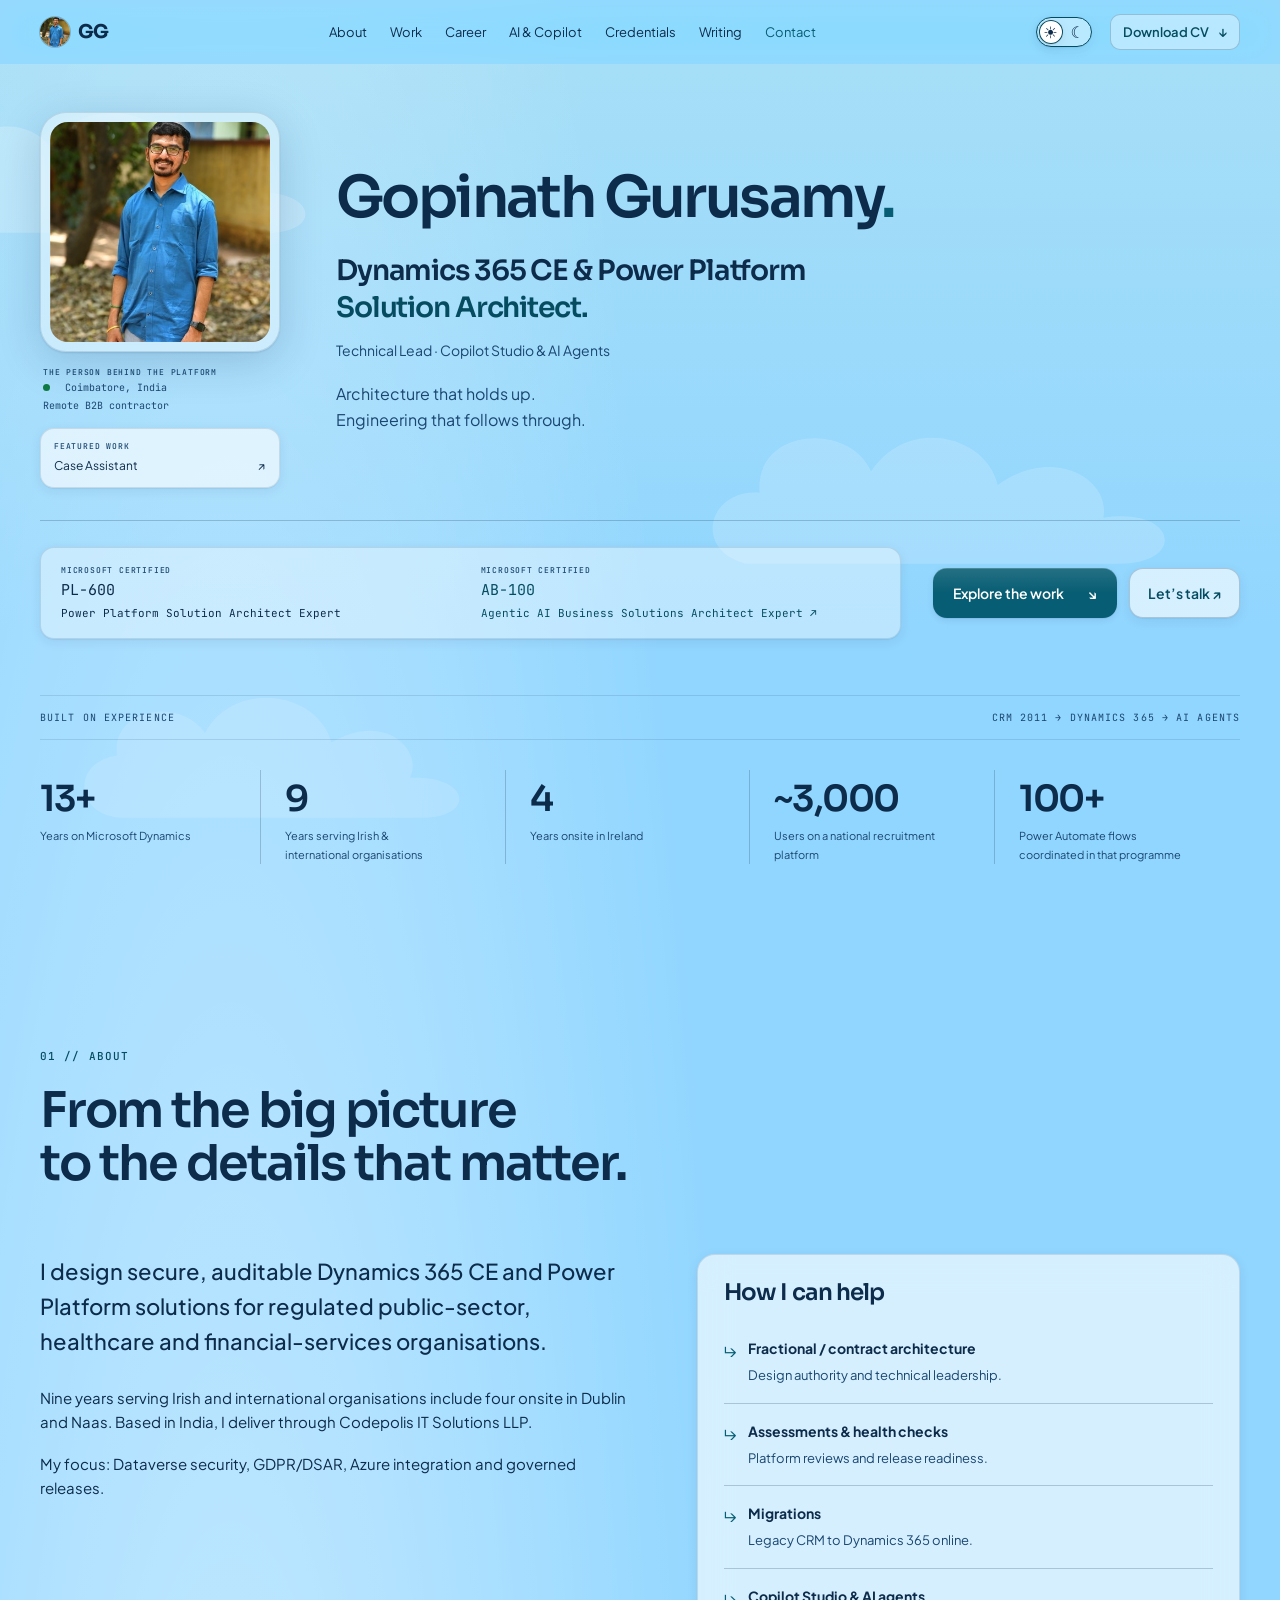
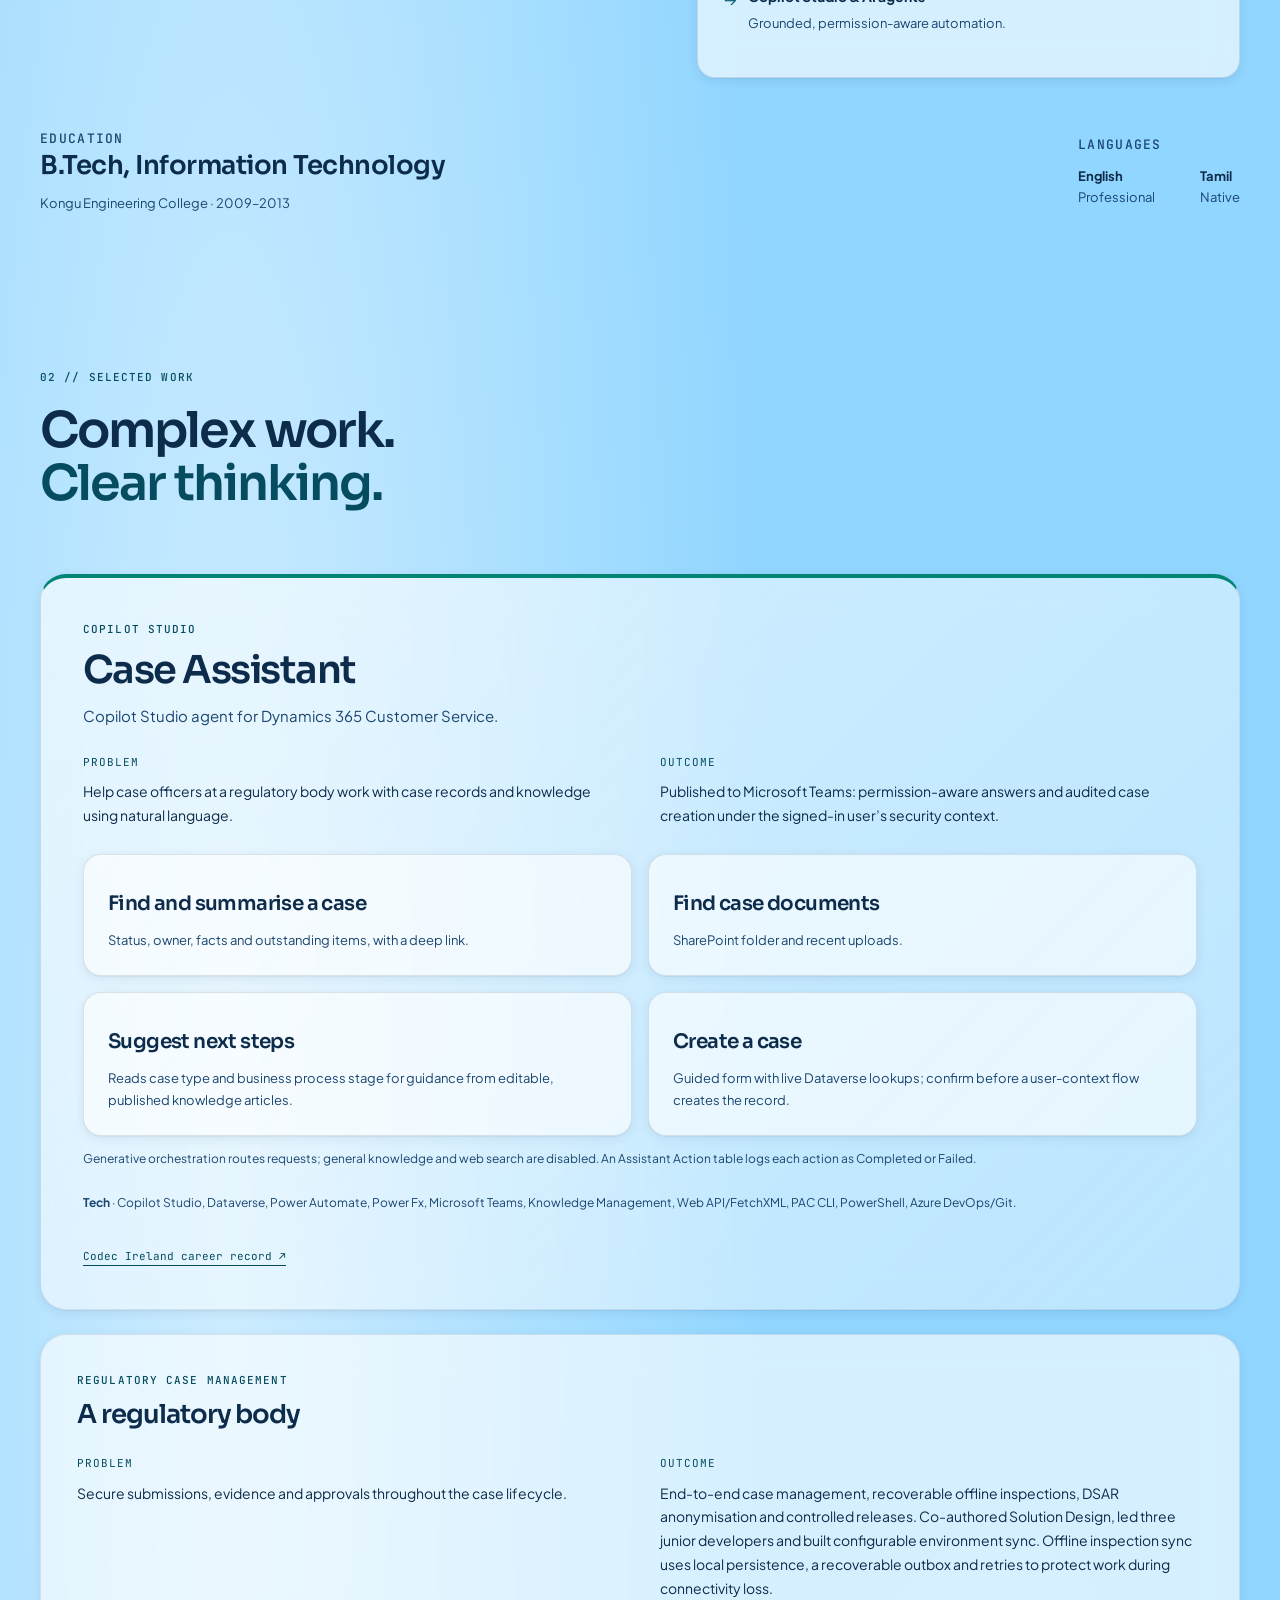
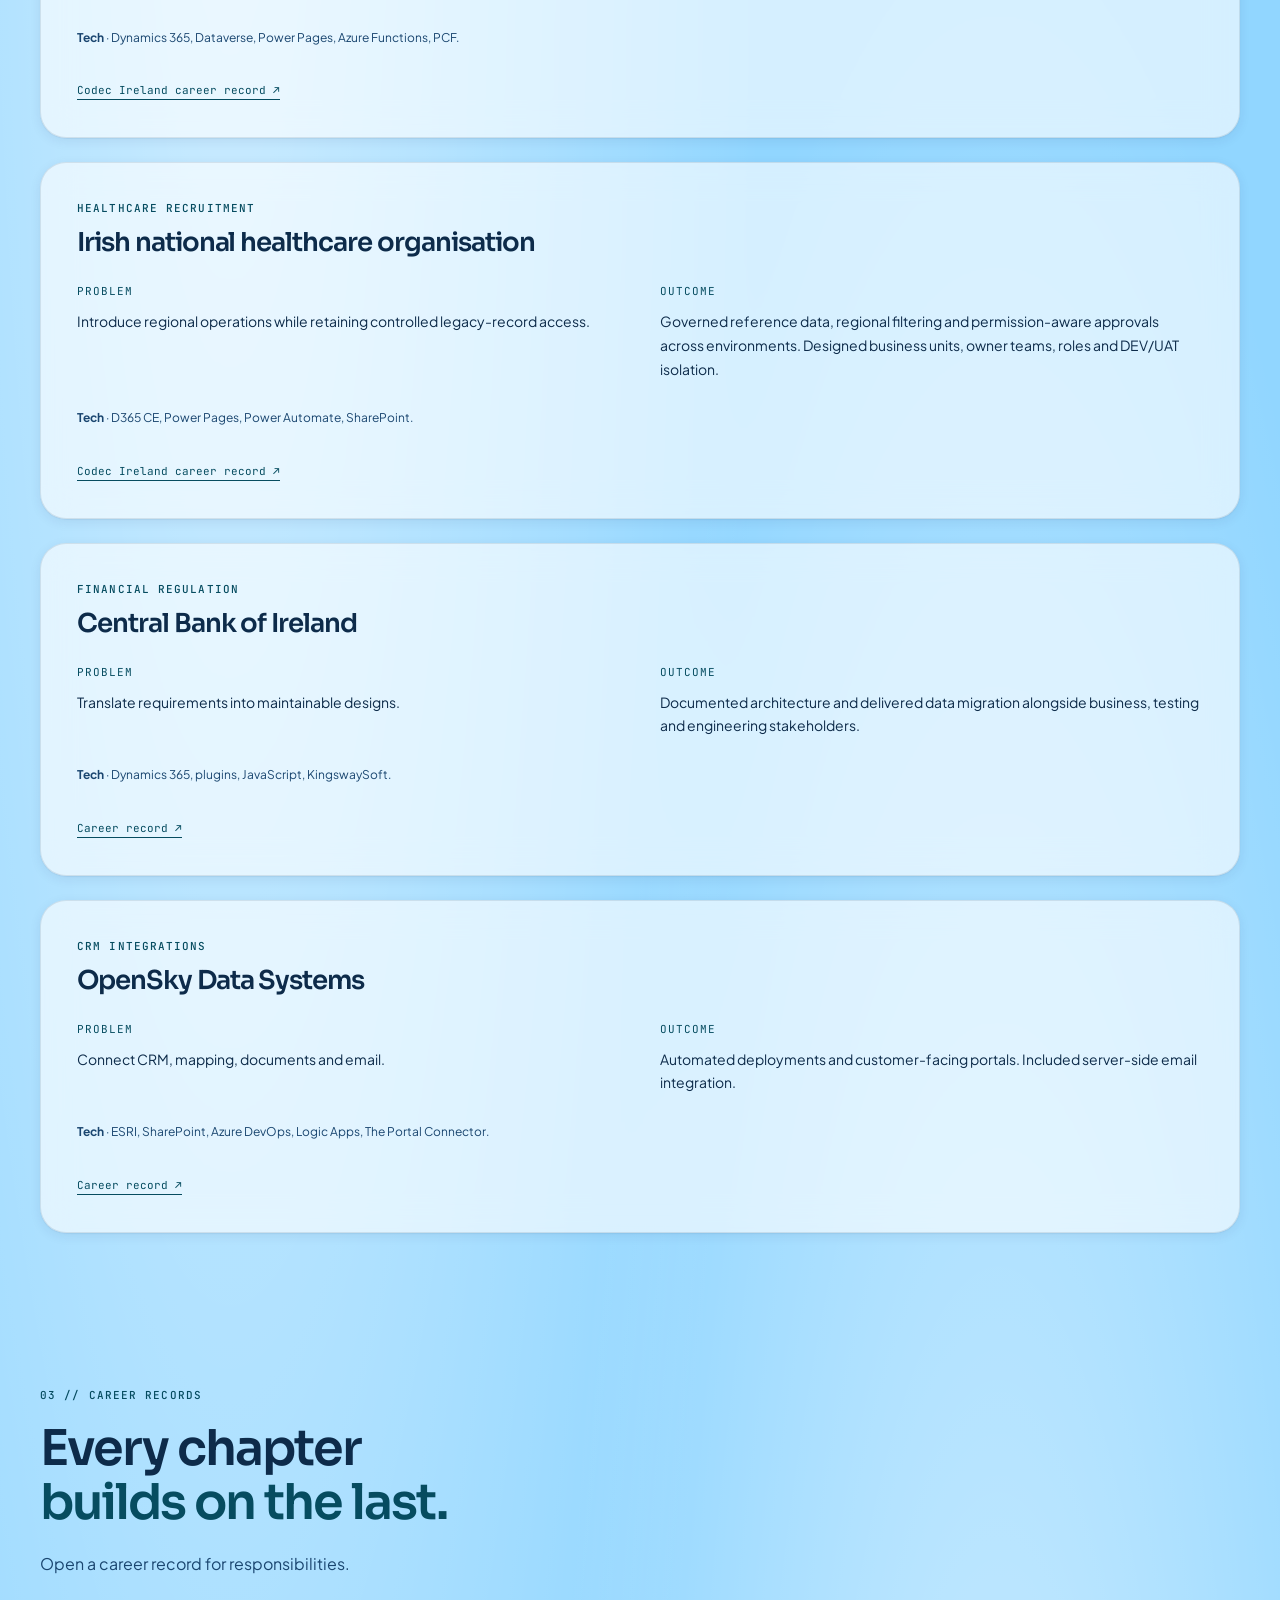
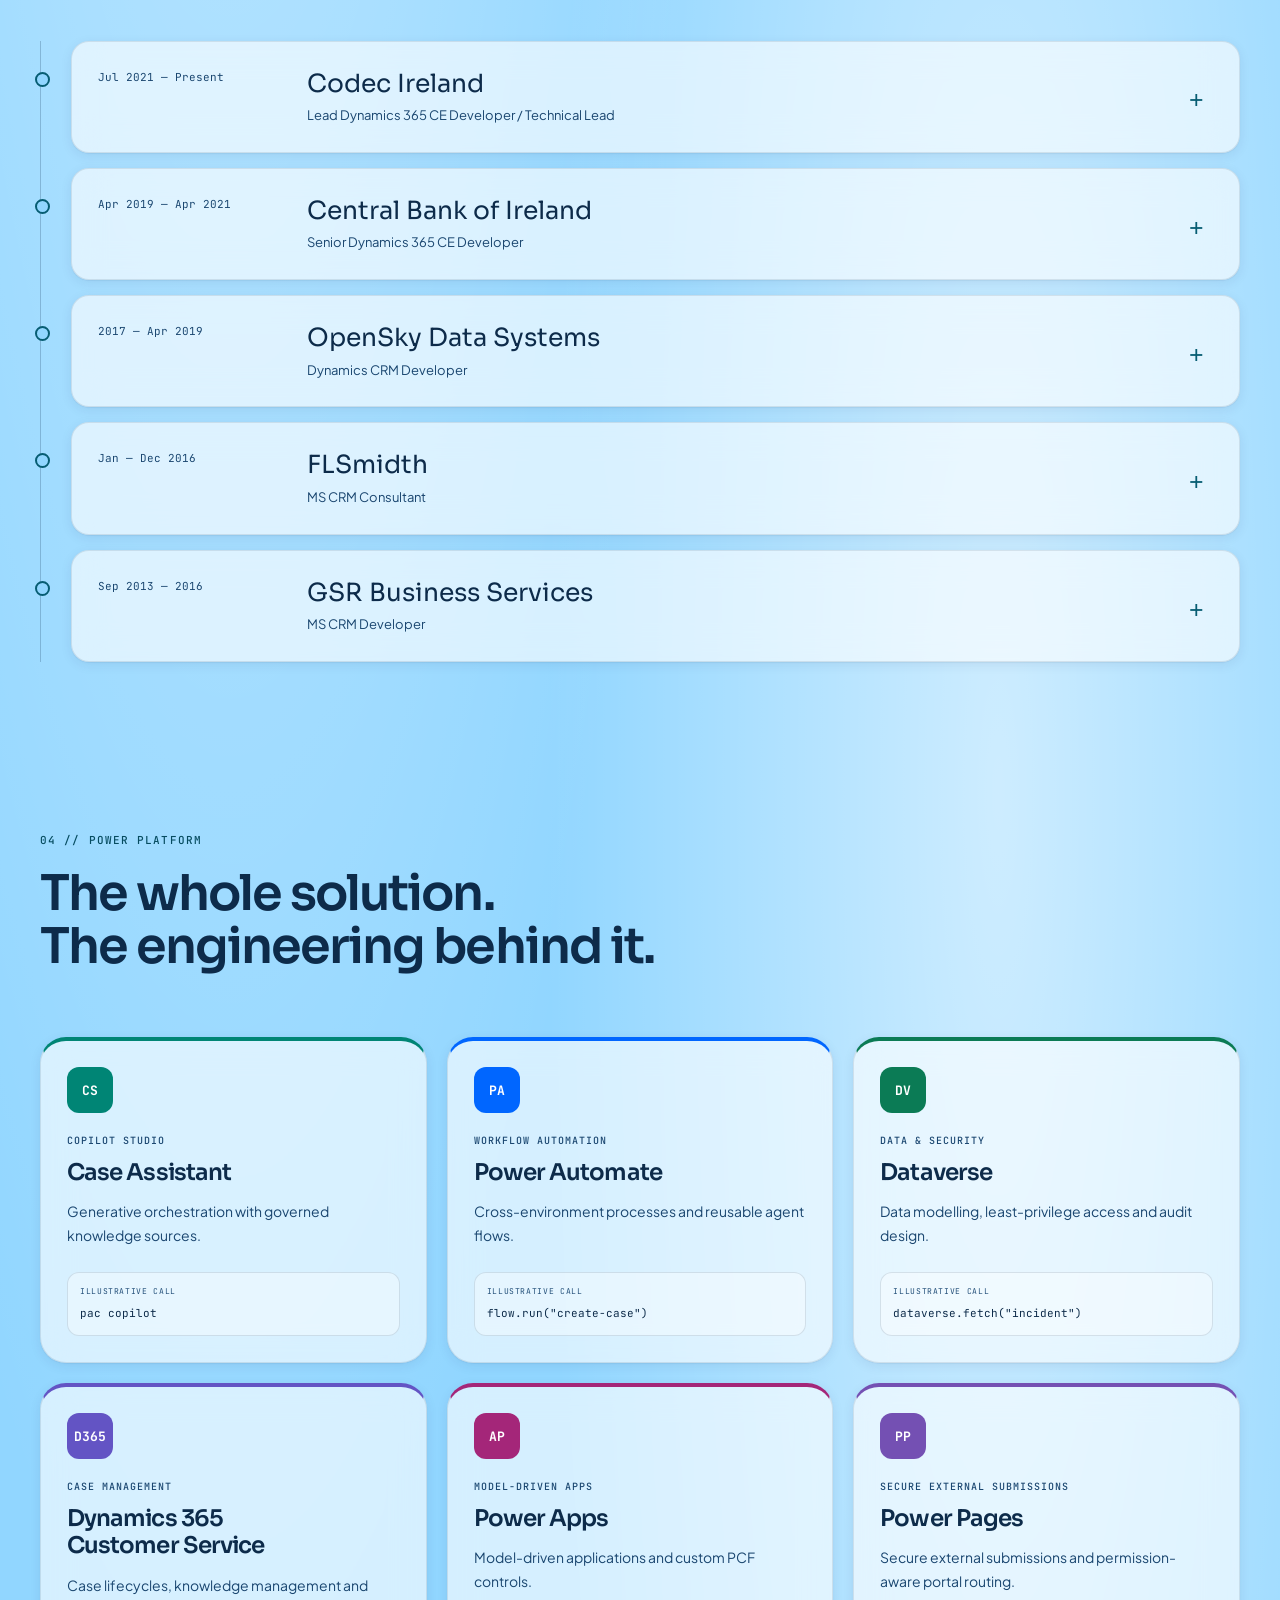
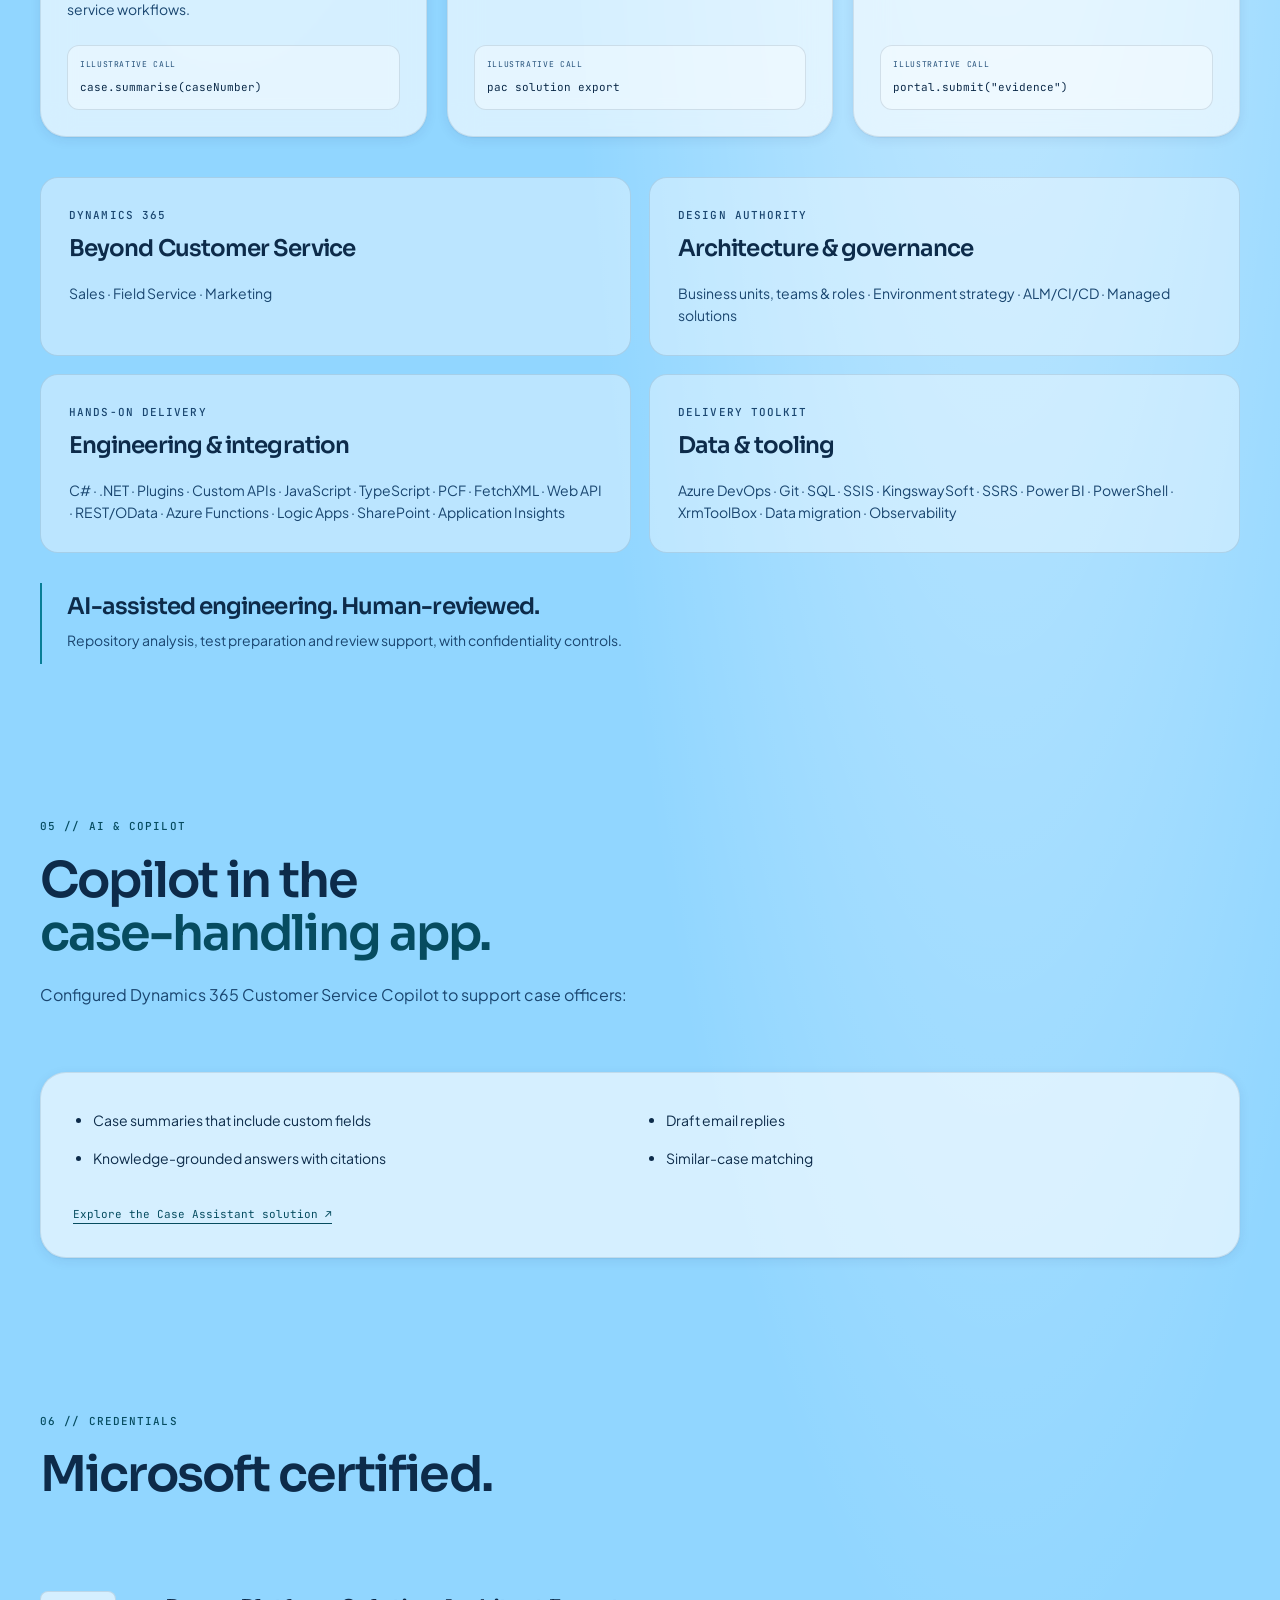
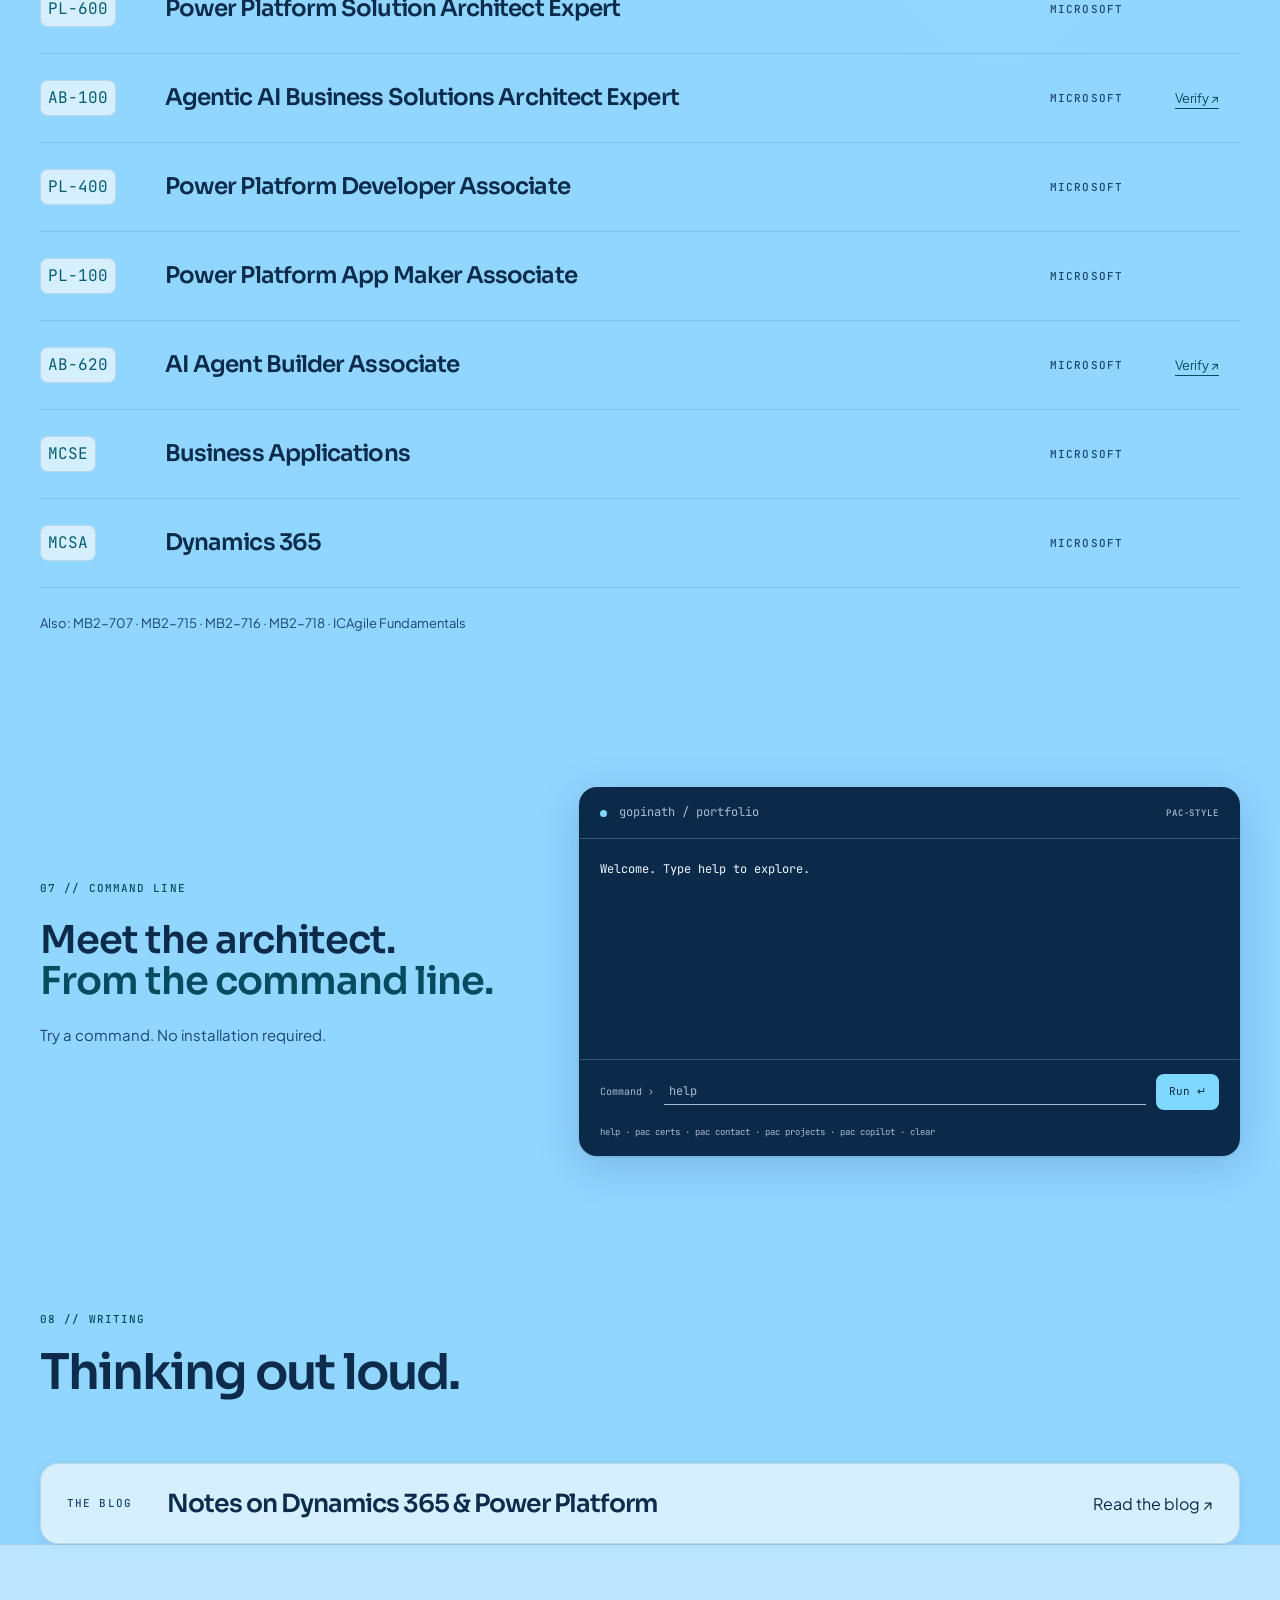
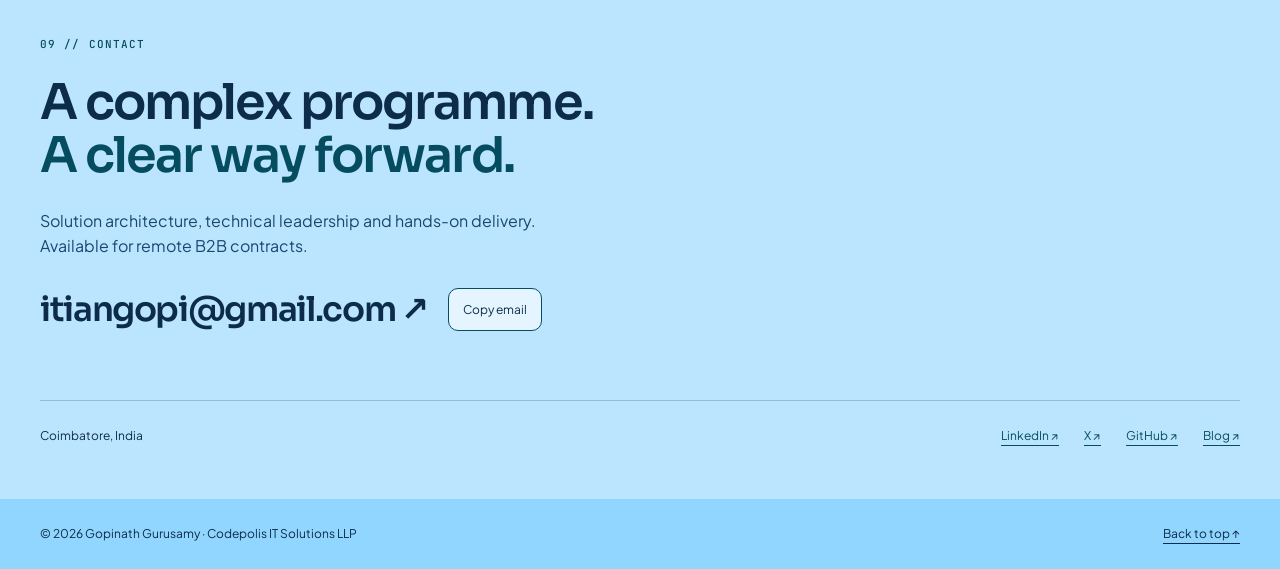
==== commit 37ba4620: "Open external links in a new tab." ====
--- a/index.html
+++ b/index.html
@@ -25,8 +25,8 @@
 
 <link rel="preload" href="assets/fonts/sora.ttf" as="font" type="font/ttf" crossorigin>
 <link rel="preload" href="assets/fonts/plus-jakarta-sans.ttf" as="font" type="font/ttf" crossorigin>
-<link href="assets/css/styles.css?v=16" rel="stylesheet">
-<script defer src="assets/js/main.js?v=16"></script>
+<link href="assets/css/styles.css?v=17" rel="stylesheet">
+<script defer src="assets/js/main.js?v=17"></script>
 <script type="application/ld+json">
   {
     "@context": "https://schema.org",
@@ -165,9 +165,9 @@
 
 <div class="hero-proof"><div class="credential-pair" role="group" aria-label="Featured Microsoft certifications">
 <p><span class="micro">Microsoft Certified</span> <strong>PL-600</strong> <span>Power Platform Solution Architect Expert</span></p>
-<a href="https://learn.microsoft.com/en-us/users/gopinathgurusamy-9343/credentials/71c8c88020980655" target="_blank" rel="noopener"><span class="micro">Microsoft Certified</span> <strong>AB-100</strong> <span>Agentic AI Business Solutions Architect Expert ↗</span></a>
-</div>
-<div class="hero-links"><a class="solid-link" href="#work">Explore the work <span aria-hidden="true">↘</span></a> <a class="underlined-link" href="mailto:itiangopi@gmail.com">Let’s talk ↗</a></div></div>
+<a href="https://learn.microsoft.com/en-us/users/gopinathgurusamy-9343/credentials/71c8c88020980655" target="_blank" rel="noopener noreferrer"><span class="micro">Microsoft Certified</span> <strong>AB-100</strong> <span>Agentic AI Business Solutions Architect Expert ↗</span> <span class="sr-only">(opens in new tab)</span></a>
+</div>
+<div class="hero-links"><a class="solid-link" href="#work">Explore the work <span aria-hidden="true">↘</span></a> <a class="underlined-link" href="mailto:itiangopi@gmail.com" target="_blank" rel="noopener noreferrer">Let’s talk ↗ <span class="sr-only">(opens in new tab)</span></a></div></div>
 </section>
 
 <nav class="mobile-nav page-width" aria-label="Section navigation"><a href="#about">About</a> <a href="#work">Work</a> <a href="#experience">Career</a> <a href="#copilot">AI &amp; Copilot</a> <a href="#certifications">Credentials</a> <a href="#writing">Writing</a> <a href="#contact">Contact</a></nav>
@@ -279,7 +279,7 @@
 <div class="copilot-config"><ul><li>Case summaries that include custom fields</li><li>Draft email replies</li><li>Knowledge-grounded answers with citations</li><li>Similar-case matching</li></ul><a class="record-relation" href="#case-assistant">Explore the Case Assistant solution ↗</a></div>
 </div></section>
 <section class="chapter page-width" id="certifications" aria-label="Certifications"><div class="chapter-heading"><p class="kicker">06 // Credentials</p> <h2>Microsoft certified.</h2></div>
-<ul class="credential-register"><li><span class="register-code">PL-600</span> <h3>Power Platform Solution Architect Expert</h3> <span class="micro">Microsoft</span> </li><li><span class="register-code">AB-100</span> <h3>Agentic AI Business Solutions Architect Expert</h3> <span class="micro">Microsoft</span> <a href="https://learn.microsoft.com/en-us/users/gopinathgurusamy-9343/credentials/71c8c88020980655" target="_blank" rel="noopener" aria-label="Verify AB-100 on Microsoft Learn (opens in a new tab)">Verify ↗</a></li><li><span class="register-code">PL-400</span> <h3>Power Platform Developer Associate</h3> <span class="micro">Microsoft</span> </li><li><span class="register-code">PL-100</span> <h3>Power Platform App Maker Associate</h3> <span class="micro">Microsoft</span> </li><li><span class="register-code">AB-620</span> <h3>AI Agent Builder Associate</h3> <span class="micro">Microsoft</span> <a href="https://learn.microsoft.com/en-us/users/gopinathgurusamy-9343/credentials/33c24ca4ad0be38e" target="_blank" rel="noopener" aria-label="Verify AB-620 on Microsoft Learn (opens in a new tab)">Verify ↗</a></li><li><span class="register-code">MCSE</span> <h3>Business Applications</h3> <span class="micro">Microsoft</span> </li><li><span class="register-code">MCSA</span> <h3>Dynamics 365</h3> <span class="micro">Microsoft</span> </li></ul>
+<ul class="credential-register"><li><span class="register-code">PL-600</span> <h3>Power Platform Solution Architect Expert</h3> <span class="micro">Microsoft</span> </li><li><span class="register-code">AB-100</span> <h3>Agentic AI Business Solutions Architect Expert</h3> <span class="micro">Microsoft</span> <a href="https://learn.microsoft.com/en-us/users/gopinathgurusamy-9343/credentials/71c8c88020980655" target="_blank" rel="noopener noreferrer" aria-label="Verify AB-100 on Microsoft Learn (opens in new tab)">Verify ↗</a></li><li><span class="register-code">PL-400</span> <h3>Power Platform Developer Associate</h3> <span class="micro">Microsoft</span> </li><li><span class="register-code">PL-100</span> <h3>Power Platform App Maker Associate</h3> <span class="micro">Microsoft</span> </li><li><span class="register-code">AB-620</span> <h3>AI Agent Builder Associate</h3> <span class="micro">Microsoft</span> <a href="https://learn.microsoft.com/en-us/users/gopinathgurusamy-9343/credentials/33c24ca4ad0be38e" target="_blank" rel="noopener noreferrer" aria-label="Verify AB-620 on Microsoft Learn (opens in new tab)">Verify ↗</a></li><li><span class="register-code">MCSE</span> <h3>Business Applications</h3> <span class="micro">Microsoft</span> </li><li><span class="register-code">MCSA</span> <h3>Dynamics 365</h3> <span class="micro">Microsoft</span> </li></ul>
 <p class="additional-learning">Also: MB2-707 · MB2-715 · MB2-716 · MB2-718 · ICAgile Fundamentals</p></section>
 <section class="chapter page-width terminal-layout" id="terminal" aria-labelledby="terminal-title"><div><p class="kicker">07 // Command line</p> <h2 id="terminal-title">Meet the architect.<br> <em>From the command line.</em></h2> <p>Try a command. No installation required.</p></div>
 
@@ -292,11 +292,11 @@
 </div>
 </section>
 <section class="chapter page-width writing-chapter" id="writing" aria-label="Writing"><div class="chapter-heading"><p class="kicker">08 // Writing</p> <h2>Thinking out loud.</h2></div>
-<a class="journal-link" href="https://gopinathgurusamy.wordpress.com/"><span class="micro">The blog</span> <h3>Notes on Dynamics 365 &amp; Power Platform</h3> <span>Read the blog ↗</span></a></section>
+<a class="journal-link" href="https://gopinathgurusamy.wordpress.com/" target="_blank" rel="noopener noreferrer"><span class="micro">The blog</span> <h3>Notes on Dynamics 365 &amp; Power Platform</h3> <span>Read the blog ↗</span> <span class="sr-only">(opens in new tab)</span></a></section>
 <section class="contact-chapter" id="contact" aria-labelledby="contact-title"><div class="page-width"><p class="kicker">09 // Contact</p> <h2 id="contact-title">A complex programme.<br> <em>A clear way forward.</em></h2> <p>Solution architecture, technical leadership and hands-on delivery.<br> Available for remote B2B contracts.</p>
-<div class="email-tools"><a href="mailto:itiangopi@gmail.com">itiangopi@gmail.com ↗</a> <button type="button" class="copy-email" hidden>Copy email</button> <span class="copy-status" role="status" aria-live="polite"></span></div>
-
-<div class="contact-links"><p>Coimbatore, India</p> <ul><li><a href="https://www.linkedin.com/in/gopinath-gurusamy">LinkedIn ↗</a></li> <li><a href="https://x.com/GopinathGuru1">X ↗</a></li> <li><a href="https://github.com/Gopinath29">GitHub ↗</a></li> <li><a href="https://gopinathgurusamy.wordpress.com/">Blog ↗</a></li> </ul>
+<div class="email-tools"><a href="mailto:itiangopi@gmail.com" target="_blank" rel="noopener noreferrer">itiangopi@gmail.com ↗ <span class="sr-only">(opens in new tab)</span></a> <button type="button" class="copy-email" hidden>Copy email</button> <span class="copy-status" role="status" aria-live="polite"></span></div>
+
+<div class="contact-links"><p>Coimbatore, India</p> <ul><li><a href="https://www.linkedin.com/in/gopinath-gurusamy" target="_blank" rel="noopener noreferrer">LinkedIn ↗ <span class="sr-only">(opens in new tab)</span></a></li> <li><a href="https://x.com/GopinathGuru1" target="_blank" rel="noopener noreferrer">X ↗ <span class="sr-only">(opens in new tab)</span></a></li> <li><a href="https://github.com/Gopinath29" target="_blank" rel="noopener noreferrer">GitHub ↗ <span class="sr-only">(opens in new tab)</span></a></li> <li><a href="https://gopinathgurusamy.wordpress.com/" target="_blank" rel="noopener noreferrer">Blog ↗ <span class="sr-only">(opens in new tab)</span></a></li> </ul>
 </div>
 </div>
 </section>
